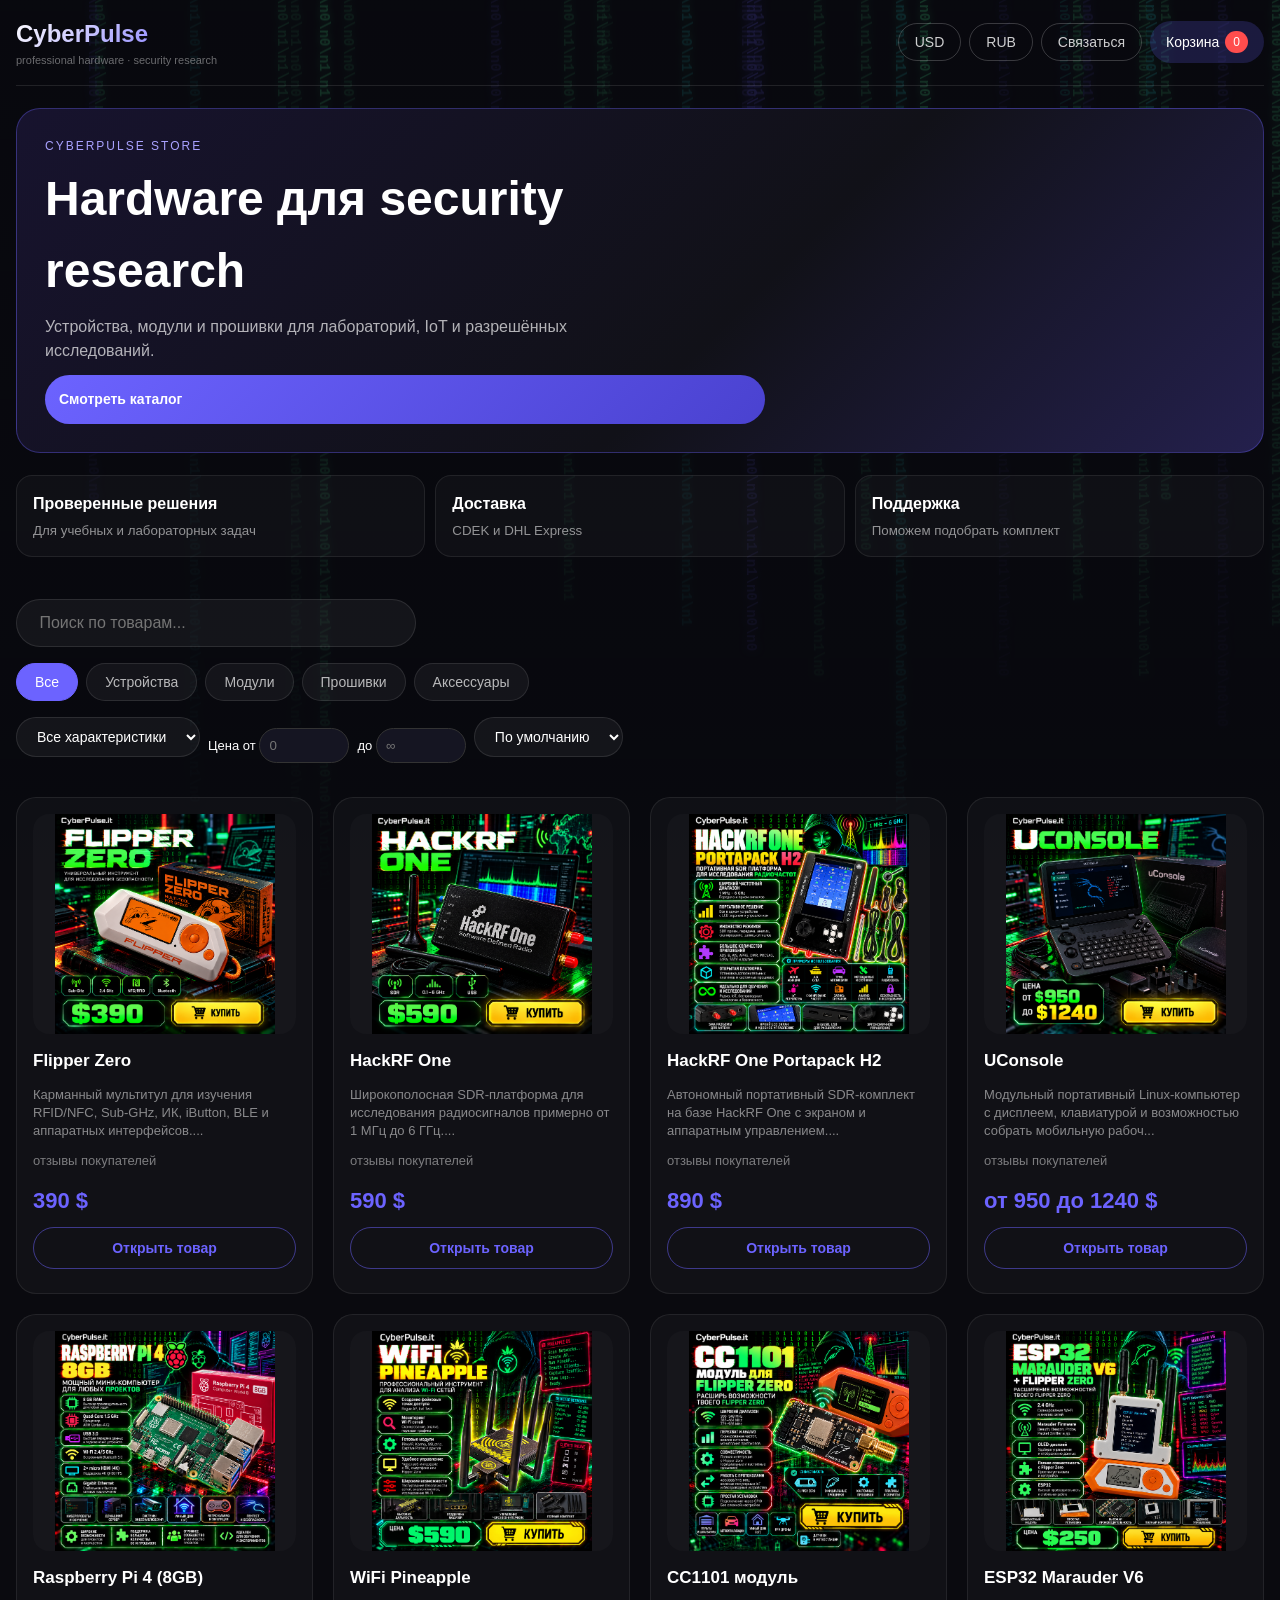
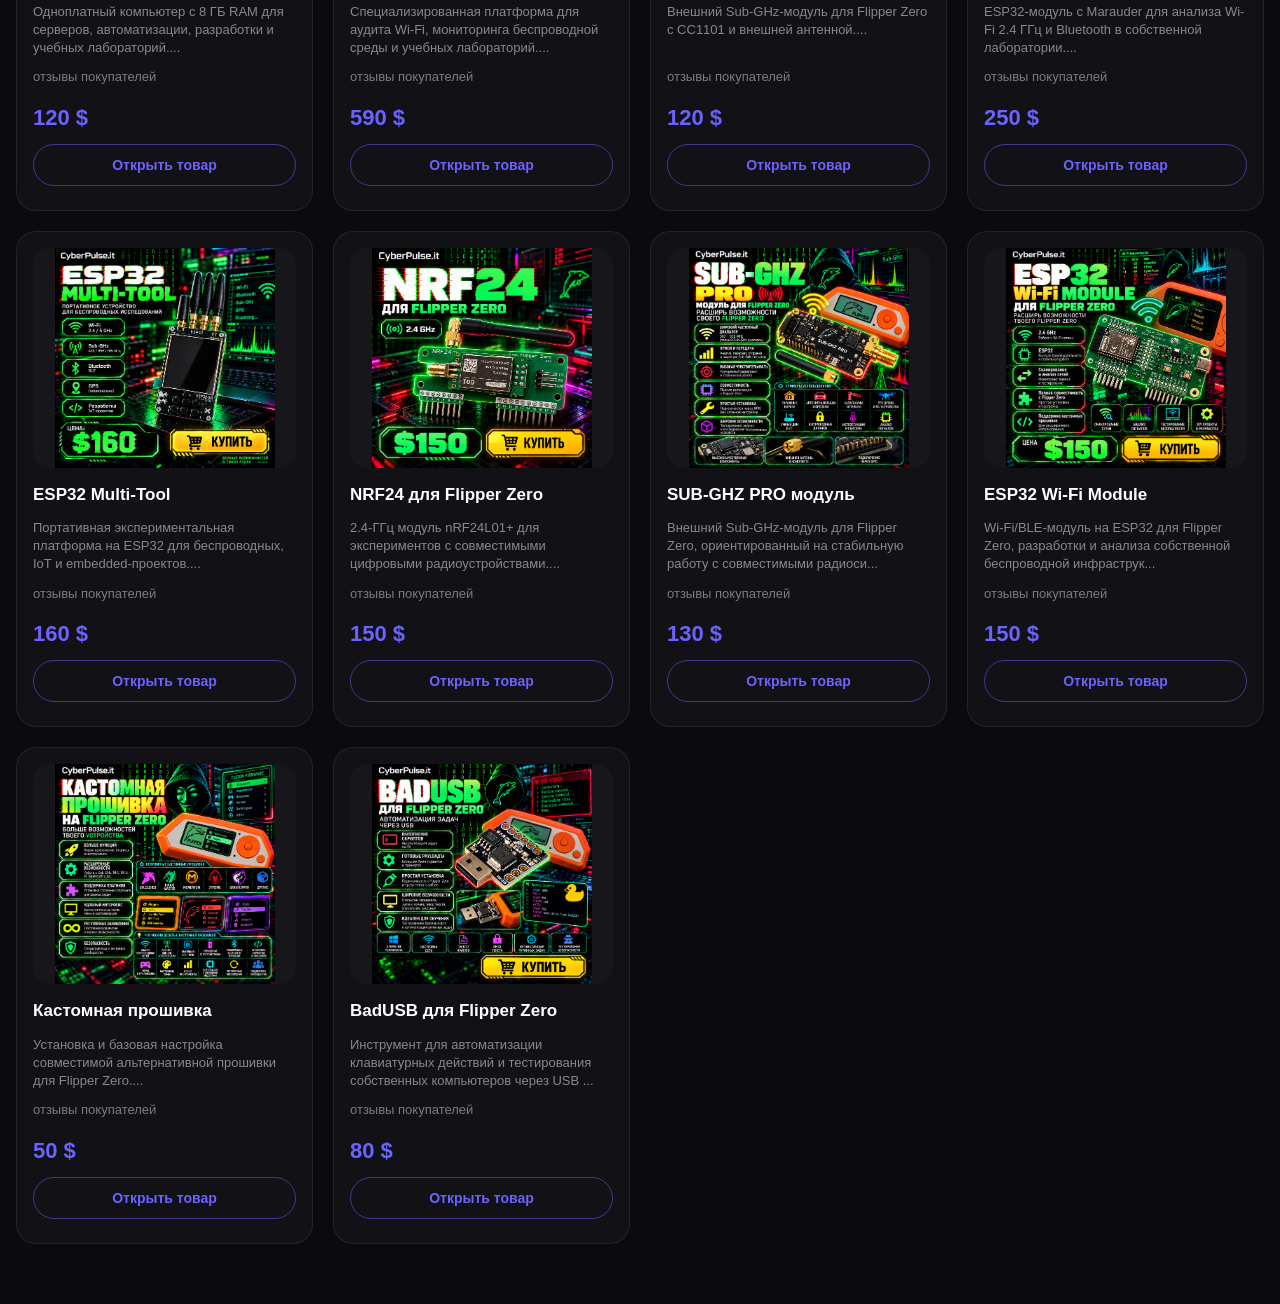
==== index.html @ a0fc58cb "Add animated CyberPulse binary code background" ====
<!DOCTYPE html>
<html lang="ru">
<head> <meta charset="UTF-8"> <meta name="viewport" content="width=device-width, initial-scale=1.0, maximum-scale=1.0, user-scalable=no"> <meta http-equiv="X-Content-Type-Options" content="nosniff"> <title>CyberPulse — устройства для кибербезопасности и лабораторий</title>
<meta name="description" content="CyberPulse — устройства, модули и прошивки для кибербезопасности, радиолабораторий и IoT-проектов."><meta name="keywords" content="Flipper Zero, HackRF, ESP32, SDR, кибербезопасность"><meta property="og:title" content="CyberPulse — hardware для security research"><link rel="icon" href="favicon.svg" type="image/svg+xml"> <style> * { margin: 0; padding: 0; box-sizing: border-box; -webkit-tap-highlight-color: transparent; } html, body { overflow-x: hidden; width: 100%; } body { background: #0A0A0F; font-family: 'Inter', -apple-system, BlinkMacSystemFont, 'Segoe UI', Roboto, sans-serif; color: #FFFFFF; line-height: 1.5; -webkit-text-size-adjust: 100%; } .container { max-width: 1400px; margin: 0 auto; padding: 0 16px; } .header { display: flex; justify-content: space-between; align-items: center; padding: 16px 0; border-bottom: 1px solid rgba(255,255,255,0.1); flex-wrap: wrap; gap: 12px; } .logo h1 { font-size: 24px; background: linear-gradient(135deg, #FFFFFF, #6C63FF); -webkit-background-clip: text; background-clip: text; color: transparent; cursor: pointer; } .logo p { font-size: 11px; color: rgba(255,255,255,0.4); } .nav-buttons { display: flex; gap: 8px; align-items: center; flex-wrap: wrap; } .btn-outline { background: transparent; border: 1px solid rgba(255,255,255,0.2); padding: 10px 16px; border-radius: 40px; color: rgba(255,255,255,0.8); cursor: pointer; transition: all 0.2s; font-size: 14px; } .btn-outline:hover { border-color: #6C63FF; color: #6C63FF; } .btn-outline:active { transform: scale(0.96); } .search-input { width: 100%; max-width: 400px; background: rgba(255,255,255,0.05); border: 1px solid rgba(255,255,255,0.1); padding: 14px 18px; border-radius: 40px; color: white; margin: 20px 0 16px; font-size: 16px; } .search-input:focus { outline: none; border-color: #6C63FF; } .categories { display: flex; gap: 8px; flex-wrap: wrap; margin-bottom: 16px; } .category-btn { background: rgba(255,255,255,0.05); border: 1px solid rgba(255,255,255,0.1); padding: 10px 18px; border-radius: 40px; color: rgba(255,255,255,0.7); cursor: pointer; transition: all 0.2s; font-size: 14px; white-space: nowrap; } .category-btn.active { background: #6C63FF; border-color: #6C63FF; color: white; } .category-btn:active { transform: scale(0.96); } .sort-select { background: rgba(255,255,255,0.05); border: 1px solid rgba(255,255,255,0.1); padding: 10px 16px; border-radius: 40px; color: white; margin-bottom: 16px; cursor: pointer; font-size: 14px; } .catalog { display: grid; grid-template-columns: repeat(auto-fill, minmax(280px, 1fr)); gap: 20px; margin: 24px 0 60px; } .product-card { background: rgba(255,255,255,0.03); border: 1px solid rgba(255,255,255,0.08); border-radius: 20px; padding: 16px; transition: all 0.3s; display: flex; flex-direction: column; } .product-img { width: 100%; aspect-ratio: 4 / 3; min-height: 220px; background: rgba(255,255,255,0.02); border-radius: 16px; display: flex; align-items: center; justify-content: center; overflow: hidden; margin-bottom: 14px; cursor: pointer; padding: 0; } .product-img img { width: 100%; height: 100%; object-fit: contain; object-position: center; border-radius: 16px; display: block; transition: transform .25s ease; } .product-img:hover img { transform: scale(1.03); } .product-img .fallback { font-size: 64px; } .product-title { font-size: 17px; font-weight: 600; margin-bottom: 6px; cursor: pointer; } .product-desc { font-size: 13px; color: rgba(255,255,255,0.5); margin: 6px 0; line-height: 1.4; flex-grow: 1; } .product-price { font-size: 22px; font-weight: 700; color: #6C63FF; margin: 10px 0; } .old-price { font-size: 13px; color: rgba(255,255,255,0.4); text-decoration: line-through; margin-left: 6px; } .sale-badge { background: #FF4D4D; border-radius: 20px; padding: 2px 8px; font-size: 11px; margin-left: 6px; } .btn-details { width: 100%; background: transparent; border: 1px solid rgba(108,99,255,0.5); padding: 12px; border-radius: 40px; color: #6C63FF; font-weight: 600; cursor: pointer; transition: all 0.2s; margin-bottom: 8px; font-size: 14px; } .btn-cart { width: 100%; background: linear-gradient(135deg, #6C63FF, #4A42D0); border: none; padding: 14px; border-radius: 40px; color: white; font-weight: 600; cursor: pointer; transition: all 0.2s; font-size: 14px; } .cart-icon { position: relative; cursor: pointer; display: flex; align-items: center; gap: 6px; background: rgba(108, 99, 255, 0.2); padding: 10px 16px; border-radius: 40px; font-size: 14px; } .cart-count { background: #FF4D4D; border-radius: 20px; padding: 2px 8px; font-size: 12px; } .cart-modal { display: none; position: fixed; top: 50%; left: 50%; transform: translate(-50%, -50%); width: 550px; max-width: 94vw; max-height: 85vh; background: #111118; border: 1px solid rgba(255,255,255,0.1); border-radius: 24px; z-index: 1001; overflow: hidden; } .cart-modal.show { display: flex; flex-direction: column; animation: fadeIn 0.2s ease; } @keyframes fadeIn { from { opacity: 0; transform: translate(-50%, -50%) scale(0.95); } to { opacity: 1; transform: translate(-50%, -50%) scale(1); } } .cart-header { display: flex; justify-content: space-between; align-items: center; padding: 18px; border-bottom: 1px solid rgba(255,255,255,0.1); } .cart-items { flex: 1; overflow-y: auto; padding: 14px; } .cart-item { display: flex; align-items: center; gap: 10px; padding: 12px 8px; border-bottom: 1px solid rgba(255,255,255,0.05); flex-wrap: wrap; } .cart-item-img { font-size: 28px; width: 40px; text-align: center; flex-shrink: 0; } .cart-item-info { flex: 1; min-width: 100px; } .cart-item-name { font-weight: 600; font-size: 13px; } .cart-item-price { font-size: 11px; color: #6C63FF; } .cart-item-controls { display: flex; align-items: center; gap: 6px; } .cart-qty-btn { background: rgba(255,255,255,0.1); border: none; width: 30px; height: 30px; border-radius: 8px; cursor: pointer; color: white; font-size: 16px; } .cart-footer { padding: 18px; border-top: 1px solid rgba(255,255,255,0.1); } .cart-total { display: flex; justify-content: space-between; font-size: 18px; font-weight: 700; margin-bottom: 14px; } .btn-checkout { width: 100%; background: linear-gradient(135deg, #6C63FF, #4A42D0); border: none; padding: 16px; border-radius: 40px; color: white; font-weight: 600; cursor: pointer; font-size: 16px; } .close-cart { background: none; border: none; color: rgba(255,255,255,0.6); font-size: 26px; cursor: pointer; padding: 4px 12px; } .overlay { display: none; position: fixed; top: 0; left: 0; width: 100%; height: 100%; background: rgba(0,0,0,0.7); backdrop-filter: blur(4px); z-index: 1000; } .overlay.show { display: block; } .toast { position: fixed; bottom: 20px; right: 16px; left: 16px; max-width: 400px; margin-left: auto; background: #111118; border-left: 4px solid #6C63FF; padding: 14px 18px; border-radius: 12px; z-index: 1100; animation: slideIn 0.3s ease; font-size: 14px; } .contact-modal { display: none; position: fixed; top: 50%; left: 50%; transform: translate(-50%, -50%); width: 380px; max-width: 94vw; background: #111118; border: 1px solid rgba(255,255,255,0.1); border-radius: 24px; padding: 28px 20px; z-index: 2000; text-align: center; } .contact-modal.show { display: block; animation: fadeIn 0.2s ease; } .contact-link { display: inline-block; background: linear-gradient(135deg, #6C63FF, #4A42D0); padding: 14px 28px; border-radius: 40px; color: white; text-decoration: none; margin: 8px 0; font-size: 16px; } .close-contact { background: rgba(255,255,255,0.1); border: none; padding: 12px 24px; border-radius: 40px; color: white; cursor: pointer; margin-top: 16px; font-size: 14px; } @keyframes slideIn { from { opacity: 0; transform: translateX(20px); } to { opacity: 1; transform: translateX(0); } } @media (max-width: 768px) { .container { padding: 0 12px; } .logo h1 { font-size: 20px; } .logo p { font-size: 10px; } .nav-buttons { gap: 6px; width: 100%; } .btn-outline { padding: 10px 14px; font-size: 13px; flex: 1; text-align: center; } .cart-icon { padding: 10px 14px; font-size: 13px; } .search-input { font-size: 15px; padding: 12px 16px; } .category-btn { padding: 8px 16px; font-size: 13px; } .catalog { grid-template-columns: 1fr; gap: 14px; } .product-card { padding: 14px; border-radius: 16px; } .product-img { aspect-ratio: 1 / 1; min-height: 0; } .product-price { font-size: 20px; } .cart-modal { width: 96vw; } } input[type=number]::-webkit-inner-spin-button,input[type=number]::-webkit-outer-spin-button{-webkit-appearance:none;margin:0}input[type=number]{-moz-appearance:textfield}</style>
<style id="cyberpulse-binary-style">.binary-rain{position:fixed;inset:0;z-index:-1;overflow:hidden;pointer-events:none;opacity:.22;background:#070910}.binary-column{position:absolute;top:-35vh;color:#4dff9b;font:600 14px/1.45 ui-monospace,SFMono-Regular,Consolas,monospace;white-space:pre;writing-mode:vertical-rl;text-shadow:0 0 8px rgba(77,255,155,.75);animation:binaryFall linear infinite;will-change:transform}.binary-column:nth-child(3n){color:#6c63ff;text-shadow:0 0 8px rgba(108,99,255,.7)}.binary-column:nth-child(5n){color:#25d9d0}.binary-rain:after{content:"";position:absolute;inset:0;background:linear-gradient(180deg,rgba(7,9,16,.1),rgba(7,9,16,.72) 80%,#0a0a0f)}@keyframes binaryFall{from{transform:translateY(-20vh)}to{transform:translateY(145vh)}}@media(prefers-reduced-motion:reduce){.binary-column{animation:none;top:10vh;opacity:.08}}@media(max-width:600px){.binary-column{font-size:10px;opacity:.55}}</style></head>
<body>
<div class="overlay" id="overlay"></div>
<div class="container"> <div class="header"> <div class="logo" onclick="location.reload()"> <h1>CyberPulse</h1> <p>professional hardware · security research</p> </div> <div class="nav-buttons"> <button class="btn-outline" id="usdBtn">USD</button> <button class="btn-outline" id="rubBtn">RUB</button> <button class="btn-outline" id="contactBtn">Связаться</button> <div class="cart-icon" id="cartIcon">Корзина <span class="cart-count" id="cartCount">0</span></div> </div> </div> <section class="hero-banner" style="margin:22px 0;padding:28px;border-radius:24px;background:linear-gradient(135deg,#17132e,#111118 58%,#24204d);border:1px solid rgba(108,99,255,.35)"><div style="max-width:720px"><div style="color:#a9a2ff;font-size:12px;letter-spacing:2px;text-transform:uppercase">CyberPulse Store</div><h2 style="font-size:clamp(28px,5vw,48px);margin:8px 0">Hardware для security research</h2><p style="color:rgba(255,255,255,.68);max-width:620px">Устройства, модули и прошивки для лабораторий, IoT и разрешённых исследований.</p><a href="#catalog" class="btn-cart" style="display:inline-block;text-decoration:none;margin-top:12px">Смотреть каталог</a></div></section><section class="benefits" style="display:grid;grid-template-columns:repeat(auto-fit,minmax(180px,1fr));gap:10px;margin:16px 0 22px"><div class="benefit" style="padding:16px;border:1px solid rgba(255,255,255,.08);border-radius:16px;background:rgba(255,255,255,.03)"> <b>Проверенные решения</b><small style="display:block;color:rgba(255,255,255,.55);margin-top:5px">Для учебных и лабораторных задач</small></div><div class="benefit" style="padding:16px;border:1px solid rgba(255,255,255,.08);border-radius:16px;background:rgba(255,255,255,.03)"> <b>Доставка</b><small style="display:block;color:rgba(255,255,255,.55);margin-top:5px">CDEK и DHL Express</small></div><div class="benefit" style="padding:16px;border:1px solid rgba(255,255,255,.08);border-radius:16px;background:rgba(255,255,255,.03)"> <b>Поддержка</b><small style="display:block;color:rgba(255,255,255,.55);margin-top:5px">Поможем подобрать комплект</small></div></section><input type="text" id="searchInput" class="search-input" placeholder=" Поиск по товарам..."> <div class="categories" id="categories"></div> <div class="filters" style="display:flex;gap:8px;flex-wrap:wrap;align-items:center;margin-bottom:16px"><select id="specFilter" class="sort-select"><option value="">Все характеристики</option><option value="Wi-Fi">Wi-Fi</option><option value="Bluetooth">Bluetooth</option><option value="Sub-GHz">Sub-GHz</option><option value="USB">USB</option><option value="SDR">SDR</option><option value="Linux">Linux</option></select><label style="font-size:13px">Цена от <input id="minPrice" type="number" min="0" placeholder="0" style="width:90px;padding:9px;border-radius:20px;background:#151522;color:#fff;border:1px solid #333"></label><label style="font-size:13px">до <input id="maxPrice" type="number" min="0" placeholder="∞" style="width:90px;padding:9px;border-radius:20px;background:#151522;color:#fff;border:1px solid #333"></label><select id="sortSelect" class="sort-select"> <option value="default">По умолчанию</option> <option value="price_asc">Цена ↑</option> <option value="price_desc">Цена ↓</option> </select></div> <div id="catalog" class="catalog"></div>
</div> <div class="cart-modal" id="cartModal"> <div class="cart-header"> <span style="font-weight:600;"> Корзина</span> <button class="close-cart" id="closeCartBtn"></button> </div> <div id="cartItemsList" class="cart-items"> <div style="text-align:center; padding:40px;">Корзина пуста</div> </div> <div class="cart-footer" id="cartFooter" style="display:none;"> <div class="cart-total"> <span>Итого:</span> <span id="cartTotal">0 $</span> </div> <button class="btn-checkout" id="checkoutBtn">Оформить заказ</button> </div>
</div> <div class="contact-modal" id="contactModal"> <h3> Свяжитесь с нами</h3> <p>По всем вопросам обращайтесь к нашему менеджеру:</p> <a href="https://t.me/TENOR870" target="_blank" rel="noopener noreferrer" class="contact-link">@TENOR870</a> <button class="close-contact" onclick="closeContactModal()">Закрыть</button>
</div> <script> const ALL_PRODUCTS = [ { id: 1, name: "Flipper Zero", price_usd: 390, price_usd_max: null, salePrice: null, salePriceMax: null, category: "devices", img: "flipper-zero.png", desc: "Карманный мультитул для изучения RFID/NFC, Sub-GHz, ИК, iButton, BLE и аппаратных интерфейсов.", fullDesc: "Flipper Zero — компактная платформа для разработчиков, энтузиастов электроники и специалистов по информационной безопасности. Устройство объединяет работу с NFC/RFID, Sub-GHz, инфракрасными сигналами, iButton, Bluetooth LE и GPIO. Подходит для лабораторных экспериментов, автоматизации, изучения протоколов и тестирования собственных устройств и систем в рамках разрешённого доступа. Возможности можно расширять внешними модулями через GPIO.", specs: ["Sub-GHz: встроенный CC1101, поддержка нескольких региональных диапазонов", "NFC: 13.56 МГц", "125 кГц RFID", "Инфракрасный передатчик/приёмник", "iButton / 1-Wire", "Bluetooth LE и USB", "GPIO для подключения внешних модулей", "microSD для хранения данных"] }, { id: 2, name: "HackRF One", price_usd: 590, price_usd_max: null, salePrice: null, salePriceMax: null, category: "devices", img: "hackrf-one.png", desc: "Широкополосная SDR-платформа для исследования радиосигналов примерно от 1 МГц до 6 ГГц.", fullDesc: "HackRF One — программно-определяемая радиосистема (SDR) для изучения радиочастотного спектра. Она позволяет принимать или передавать радиосигналы в широком диапазоне частот и используется вместе с SDR-программами для анализа спектра, разработки и тестирования радиосистем. Хороший выбор для радиолюбителей, разработчиков и специалистов, которым нужен более глубокий контроль над RF-средой. Передачу следует выполнять только на разрешённых частотах и в соответствии с местным законодательством.", specs: ["Диапазон: примерно 1 МГц – 6 ГГц", "Полудуплексный приём или передача", "До 20 млн комплексных отсчётов/с", "8-bit ADC / DAC", "USB 2.0 High Speed", "SMA-разъём для внешней антенны", "Совместимость с популярным SDR-ПО"] }, { id: 3, name: "HackRF One Portapack H2", price_usd: 890, price_usd_max: null, salePrice: null, salePriceMax: null, category: "devices", img: "hackrf-portapack.png", desc: "Автономный портативный SDR-комплект на базе HackRF One с экраном и аппаратным управлением.", fullDesc: "HackRF One + PortaPack H2 превращает SDR-платформу в портативный комплекс, способный выполнять многие задачи без постоянного подключения к компьютеру. Экран, органы управления и поддержка microSD делают комплект удобным для наблюдения за спектром, радиолюбительских экспериментов и полевых исследований. Подходит пользователям, которым важна мобильность HackRF и быстрый доступ к SDR-инструментам.", specs: ["SDR-основа HackRF One", "Диапазон примерно 1 МГц – 6 ГГц", "Цветной LCD-дисплей", "Аппаратные органы управления", "microSD для файлов и настроек", "SMA для внешней антенны", "USB для подключения и питания"] }, { id: 4, name: "UConsole", price_usd: 950, price_usd_max: 1240, salePrice: null, salePriceMax: null, category: "devices", img: "uconsole.png", desc: "Модульный портативный Linux-компьютер с дисплеем, клавиатурой и возможностью собрать мобильную рабочую станцию.", fullDesc: "uConsole — компактный модульный компьютер формата handheld для Linux, терминала, программирования, сетевой диагностики и работы с совместимым внешним оборудованием. В зависимости от комплектации аппаратная платформа, объём памяти и дополнительные модули могут отличаться. Это удобная база для мобильной лаборатории, удалённого администрирования и учебных проектов.", specs: ["Модульная вычислительная платформа", "Встроенный дисплей и клавиатура", "Поддержка Linux-дистрибутивов", "USB и аппаратные интерфейсы", "Wi-Fi / Bluetooth зависят от конфигурации", "Комплектация и характеристики уточняются перед заказом"] }, { id: 5, name: "Raspberry Pi 4 (8GB)", price_usd: 120, price_usd_max: null, salePrice: null, salePriceMax: null, category: "devices", img: "raspberry-pi4.png", desc: "Одноплатный компьютер с 8 ГБ RAM для серверов, автоматизации, разработки и учебных лабораторий.", fullDesc: "Raspberry Pi 4 Model B с 8 ГБ оперативной памяти — универсальный одноплатный компьютер для Linux-проектов. Подходит для домашнего сервера, разработки, программирования, сетевых лабораторий, автоматизации и прототипирования. Большой объём RAM делает версию 8 ГБ удобной для многозадачной работы и более тяжёлых приложений.", specs: ["8 ГБ LPDDR4 RAM", "4-ядерный ARM Cortex-A72", "Gigabit Ethernet", "Двухдиапазонный Wi-Fi", "Bluetooth", "2 × USB 3.0 + 2 × USB 2.0", "2 × micro-HDMI", "40-pin GPIO"] }, { id: 6, name: "WiFi Pineapple", price_usd: 590, price_usd_max: null, salePrice: null, salePriceMax: null, category: "devices", img: "wifi-pineapple.png", desc: "Специализированная платформа для аудита Wi-Fi, мониторинга беспроводной среды и учебных лабораторий.", fullDesc: "WiFi Pineapple — специализированная платформа для авторизованного тестирования беспроводных сетей. Она помогает специалистам исследовать Wi-Fi-среду, проводить инвентаризацию точек доступа, наблюдать за беспроводными событиями и воспроизводить лабораторные сценарии оценки защищённости. Управление выполняется через удобный веб-интерфейс; использовать устройство следует только в собственных сетях или при наличии разрешения владельца.", specs: ["Платформа для аудита Wi-Fi", "Мониторинг беспроводной среды", "Веб-интерфейс управления", "Экосистема PineAP", "Поддержка модулей и автоматизации", "Предназначен для разрешённого тестирования"] }, { id: 7, name: "CC1101 модуль", price_usd: 120, price_usd_max: null, salePrice: null, salePriceMax: null, category: "modules", img: "cc1101.png", desc: "Внешний Sub-GHz-модуль для Flipper Zero с CC1101 и внешней антенной.", fullDesc: "CC1101 — внешний радиомодуль для Flipper Zero, предназначенный для экспериментов с совместимыми Sub-GHz-сигналами. Внешняя антенна и отдельный трансивер могут быть удобны в лабораторных исследованиях, разработке и диагностике собственных беспроводных устройств. Реальный диапазон частот и дальность зависят от платы, антенны, настроек и региональных ограничений.", specs: ["Трансивер CC1101", "Sub-GHz диапазоны зависят от конфигурации", "Внешняя антенна", "Подключение через GPIO", "Совместимость с Flipper Zero", "Для исследований разрешённых радиосистем"] }, { id: 8, name: "ESP32 Marauder V6", price_usd: 250, price_usd_max: null, salePrice: null, salePriceMax: null, category: "modules", img: "esp32-marauder.png", desc: "ESP32-модуль с Marauder для анализа Wi-Fi 2.4 ГГц и Bluetooth в собственной лаборатории.", fullDesc: "ESP32 Marauder V6 — специализированный модуль на базе ESP32 для исследования беспроводных сетей и Bluetooth. Он подходит для обучения, мониторинга радиоокружения и проведения разрешённых тестов безопасности. Может использоваться как дополнение к Flipper Zero или как отдельная экспериментальная платформа в зависимости от исполнения платы.", specs: ["Платформа ESP32", "Wi-Fi 2.4 ГГц", "Bluetooth / BLE", "Marauder firmware", "Дисплей — в зависимости от версии", "Подключение к Flipper Zero — в совместимых конфигурациях"] }, { id: 9, name: "ESP32 Multi-Tool", price_usd: 160, price_usd_max: null, salePrice: null, salePriceMax: null, category: "devices", img: "esp32-multitool.png", desc: "Портативная экспериментальная платформа на ESP32 для беспроводных, IoT и embedded-проектов.", fullDesc: "ESP32 Multi-Tool — компактное устройство для разработки и учебных экспериментов с беспроводными технологиями и микроконтроллерами. Подходит для прототипирования, диагностики IoT-устройств, изучения Wi-Fi/BLE и запуска совместимых инструментов. Точный набор радиомодулей и поддерживаемых диапазонов зависит от конкретной аппаратной ревизии устройства.", specs: ["Платформа семейства ESP32", "Wi-Fi 2.4 ГГц", "Bluetooth / BLE", "Портативный формат", "Возможность расширения — зависит от ревизии", "Для разработки и авторизованных исследований"] }, { id: 10, name: "NRF24 для Flipper Zero", price_usd: 150, price_usd_max: null, salePrice: null, salePriceMax: null, category: "modules", img: "nrf24.png", desc: "2.4-ГГц модуль nRF24L01+ для экспериментов с совместимыми цифровыми радиоустройствами.", fullDesc: "NRF24 для Flipper Zero — внешний модуль на базе nRF24L01+, который добавляет аппаратную платформу для работы с совместимыми 2.4-ГГц радиопротоколами. Подходит для разработки, исследования собственных IoT-устройств и учебных лабораторий. Возможности зависят от установленного ПО, конкретной платы и используемой антенны.", specs: ["nRF24L01+", "Диапазон 2.4 ГГц", "Подключение через GPIO", "Внешняя антенна — в соответствующей версии", "Совместимость с Flipper Zero", "Для разработки и лабораторных исследований"] }, { id: 11, name: "SUB-GHZ PRO модуль", price_usd: 130, price_usd_max: null, salePrice: null, salePriceMax: null, category: "modules", img: "subghz-pro.png", desc: "Внешний Sub-GHz-модуль для Flipper Zero, ориентированный на стабильную работу с совместимыми радиосистемами.", fullDesc: "SUB-GHZ PRO — внешний радиомодуль для расширения экспериментальных возможностей Flipper Zero в Sub-GHz-диапазоне. Он предназначен для лабораторного анализа, разработки и диагностики совместимых устройств. Характеристики дальности и доступных частот зависят от используемого трансивера, антенны, прошивки и требований законодательства конкретного региона.", specs: ["Sub-GHz радиомодуль", "Приём и передача в поддерживаемых диапазонах", "Внешняя антенна", "GPIO-подключение", "Совместимость с Flipper Zero", "Работа только в разрешённых диапазонах"] }, { id: 12, name: "ESP32 Wi-Fi Module", price_usd: 150, price_usd_max: null, salePrice: null, salePriceMax: null, category: "modules", img: "esp32-wifi.png", desc: "Wi-Fi/BLE-модуль на ESP32 для Flipper Zero, разработки и анализа собственной беспроводной инфраструктуры.", fullDesc: "ESP32 Wi-Fi Module добавляет Flipper Zero отдельную ESP32-платформу для Wi-Fi/BLE-проектов. Модуль подходит для программирования, мониторинга беспроводной среды, тестовых стендов и экспериментов с совместимыми прошивками. Это практичное расширение для пользователей, которым нужны возможности ESP32 рядом с Flipper Zero.", specs: ["ESP32", "Wi-Fi 2.4 ГГц", "Bluetooth / BLE — зависит от чипа и прошивки", "GPIO-подключение", "Поддержка совместимых ESP32-прошивок", "Для разработки и разрешённого тестирования"] }, { id: 13, name: "Кастомная прошивка", price_usd: 50, price_usd_max: null, salePrice: null, salePriceMax: null, category: "firmware", img: "custom-firmware.png", desc: "Установка и базовая настройка совместимой альтернативной прошивки для Flipper Zero.", fullDesc: "Услуга установки кастомной прошивки для Flipper Zero включает подготовку устройства, установку выбранной совместимой сборки и базовую проверку работоспособности. Конкретная прошивка подбирается по задачам пользователя и текущей совместимости. Сторонние прошивки являются независимыми проектами и могут отличаться по функциям, стабильности и частоте обновлений.", specs: ["Установка совместимой прошивки", "Базовая настройка", "Проверка запуска устройства", "Выбор сборки по совместимости", "Сохранение официальной возможности перепрошивки", "Стороннее ПО не является продуктом Flipper Devices"] }, { id: 14, name: "BadUSB для Flipper Zero", price_usd: 80, price_usd_max: null, salePrice: null, salePriceMax: null, category: "accessories", img: "badusb.png", desc: "Инструмент для автоматизации клавиатурных действий и тестирования собственных компьютеров через USB HID.", fullDesc: "BadUSB используется для автоматизации последовательностей клавиатурного ввода через стандартный USB HID-интерфейс. Он подходит для собственных тестовых стендов, демонстрации рисков доверия к USB-устройствам, автоматизации повторяющихся действий и обучения основам физической безопасности рабочих станций. Запускать сценарии следует только на своих устройствах или с явного разрешения владельца.", specs: ["USB HID", "Автоматизация последовательностей ввода", "Поддержка сценариев", "Учебные демонстрации безопасности", "Тестирование собственных устройств", "Использование только с разрешением владельца"] } ]; let products = []; let currentCategory = "all"; let searchQuery = ""; let currentCurrency = 'USD'; let rubRate = 92; let sortType = "default"; let cart = []; try { const parsed = JSON.parse(localStorage.getItem('cart') || '[]'); cart = Array.isArray(parsed) ? parsed : []; } catch (_) { cart = []; } const categories = [ { id: "all", name: " Все" }, { id: "devices", name: " Устройства" }, { id: "modules", name: " Модули" }, { id: "firmware", name: " Прошивки" }, { id: "accessories", name: " Аксессуары" } ]; function loadProductsFromStorage() { products = JSON.parse(JSON.stringify(ALL_PRODUCTS)); try { const custom = JSON.parse(localStorage.getItem("adminProducts") || "[]"); if (Array.isArray(custom)) products = products.concat(custom); } catch (_) {} console.log(' Загружено товаров:', products.length); renderCategories(); renderCatalog(); } function escapeHtml(text) { if (!text) return ''; const div = document.createElement('div'); div.textContent = text; return div.innerHTML; } const catalogDiv = document.getElementById('catalog'); const categoriesDiv = document.getElementById('categories'); const searchInput = document.getElementById('searchInput'); const cartCountSpan = document.getElementById('cartCount'); const cartIcon = document.getElementById('cartIcon'); const cartModal = document.getElementById('cartModal'); const overlay = document.getElementById('overlay'); const closeCartBtn = document.getElementById('closeCartBtn'); const contactBtn = document.getElementById('contactBtn'); const contactModal = document.getElementById('contactModal'); function updateCartCount() { const count = cart.reduce((sum, item) => sum + item.quantity, 0); cartCountSpan.innerText = count; localStorage.setItem('cart', JSON.stringify(cart)); } window.addToCart = function(id) { const existing = cart.find(item => item.id === id); if(existing) existing.quantity++; else cart.push({ id: id, quantity: 1 }); updateCartCount(); renderCatalog(); renderCartModal(); showToast(" Добавлено", "#4ADE80"); }; window.openProduct = function(id) { const product = products.find(p => p.id === id); if(product) { const key = 'cyberpulse-clicks'; const clicks = JSON.parse(localStorage.getItem(key) || '{}'); clicks[id] = Number(clicks[id] || 0) + 1; localStorage.setItem(key, JSON.stringify(clicks)); try { localStorage.setItem('currentProduct', JSON.stringify(product)); localStorage.setItem('checkoutProducts', JSON.stringify(products.map(item => { const copy = { ...item }; delete copy.img; return copy; }))); } catch (_) { localStorage.removeItem('checkoutProducts'); localStorage.setItem('currentProduct', JSON.stringify({ ...product, img: '' })); } window.location.href = 'product.html'; } }; window.removeFromCart = function(id) { cart = cart.filter(item => item.id !== id); updateCartCount(); renderCartModal(); renderCatalog(); showToast(" Удалено", "#F87171"); }; window.changeQuantity = function(id, delta) { const item = cart.find(i => i.id === id); if(item) { item.quantity += delta; if(item.quantity <= 0) cart = cart.filter(i => i.id !== id); updateCartCount(); renderCartModal(); renderCatalog(); } }; async function fetchRubRate() { try { const res = await fetch('https://api.exchangerate-api.com/v4/latest/USD'); const data = await res.json(); rubRate = data.rates.RUB || 92; } catch(e) { rubRate = 92; } renderCatalog(); } function getPrice(product) { const baseMin = product.salePrice ? product.salePrice : product.price_usd; const baseMax = product.salePriceMax ? product.salePriceMax : (product.price_usd_max || null); if(currentCurrency === 'USD') { return { val: baseMin, valMax: baseMax, sym: '$', oldVal: (product.salePrice || product.salePriceMax) ? product.price_usd : null, oldValMax: (product.salePrice || product.salePriceMax) ? (product.price_usd_max || null) : null }; } return { val: Math.round(baseMin * rubRate), valMax: baseMax ? Math.round(baseMax * rubRate) : null, sym: '₽', oldVal: (product.salePrice || product.salePriceMax) ? Math.round(product.price_usd * rubRate) : null, oldValMax: (product.salePrice || product.salePriceMax) && product.price_usd_max ? Math.round(product.price_usd_max * rubRate) : null }; } function formatPrice(price) { if (price.valMax) return `от ${price.val} до ${price.valMax} ${price.sym}`; return `${price.val} ${price.sym}`; } function formatOldPrice(price) { if (!price.oldVal) return ''; if (price.oldValMax) return `от ${price.oldVal} до ${price.oldValMax} ${price.sym}`; return `${price.oldVal} ${price.sym}`; } function getTotalUSD() { return cart.reduce((sum, item) => { const product = products.find(p => p.id === item.id); const price = product ? (product.salePrice || product.price_usd) : 0; return sum + (price * item.quantity); }, 0); } function getFilteredProducts() { let filtered = products; if(currentCategory !== 'all') filtered = filtered.filter(p => p.category === currentCategory); if(searchQuery) { const q = searchQuery.toLowerCase(); filtered = filtered.filter(p => p.name.toLowerCase().includes(q) || (p.desc || '').toLowerCase().includes(q)); } const spec = document.getElementById('specFilter')?.value || ''; if (spec) filtered = filtered.filter(p => (p.specs || []).some(s => s.toLowerCase().includes(spec.toLowerCase())) || (p.desc || '').toLowerCase().includes(spec.toLowerCase())); const minRaw = document.getElementById('minPrice')?.value?.trim() || ''; const maxRaw = document.getElementById('maxPrice')?.value?.trim() || ''; const min = minRaw === '' ? 0 : Number(minRaw); const max = maxRaw === '' ? Infinity : Number(maxRaw); filtered = filtered.filter(p => { const price = Number(p.salePrice || p.price_usd || 0); return price >= min && price <= max; }); if(sortType === 'price_asc') filtered.sort((a,b) => (a.salePrice || a.price_usd) - (b.salePrice || b.price_usd)); if(sortType === 'price_desc') filtered.sort((a,b) => (b.salePrice || b.price_usd) - (a.salePrice || a.price_usd)); return filtered; } function renderCatalog() { if(!products || products.length === 0) { catalogDiv.innerHTML = '<div style="text-align:center; padding:60px;"> Загрузка...</div>'; return; } const filtered = getFilteredProducts(); if(filtered.length === 0) { catalogDiv.innerHTML = '<div style="text-align:center; padding:60px;"> Ничего не найдено</div>'; return; } catalogDiv.innerHTML = filtered.map(p => { const price = getPrice(p); const inCart = cart.find(i => i.id === p.id); const hasSale = (p.salePrice && p.salePrice < p.price_usd) || (p.salePriceMax && p.salePriceMax < p.price_usd_max); const oldPriceText = formatOldPrice(price); return ` <div class="product-card"> <div class="product-img" onclick="openProduct(${p.id})"> <img src="${escapeHtml(p.img)}" alt="${escapeHtml(p.name)}" loading="lazy" decoding="async" onerror="this.style.display='none'; this.parentElement.innerHTML='<span class=\\'fallback\\'></span>';"> </div> <div class="product-title" onclick="openProduct(${p.id})">${escapeHtml(p.name)}</div> <div class="product-desc">${escapeHtml((p.desc || '').substring(0, 100))}...</div> <div class="product-rating" style="color:#ffd166;font-size:13px;margin:4px 0"> <span style="color:rgba(255,255,255,.45)">отзывы покупателей</span></div><div class="product-price"> ${formatPrice(price)} ${oldPriceText ? `<span class="old-price">${oldPriceText}</span>` : ''} ${hasSale ? `<span class="sale-badge"></span>` : ''} </div> <button class="btn-details" onclick="openProduct(${p.id})">Открыть товар</button> </div> `; }).join(''); } function renderCartModal() { const container = document.getElementById('cartItemsList'); const footer = document.getElementById('cartFooter'); if(cart.length === 0) { container.innerHTML = '<div style="text-align:center; padding:40px;"> Корзина пуста</div>'; footer.style.display = 'none'; return; } footer.style.display = 'block'; let totalUSD = 0; container.innerHTML = cart.map(item => { const product = products.find(p => p.id === item.id); if(!product) return ''; const price = getPrice(product); totalUSD += (product.salePrice || product.price_usd) * item.quantity; const itemTotal = getPrice({ price_usd: (product.salePrice || product.price_usd), price_usd_max: null }); return ` <div class="cart-item"> <div class="cart-item-img"></div> <div class="cart-item-info"> <div class="cart-item-name">${escapeHtml(product.name)}</div> <div class="cart-item-price">${price.val} ${price.sym}</div> </div> <div class="cart-item-controls"> <button class="cart-qty-btn" onclick="changeQuantity(${item.id}, -1)">−</button> <span style="min-width:24px;text-align:center;font-size:13px;">${item.quantity}</span> <button class="cart-qty-btn" onclick="changeQuantity(${item.id}, 1)">+</button> <button class="cart-qty-btn" onclick="removeFromCart(${item.id})" style="background:#FF4D4D20;"></button> </div> <div style="min-width:60px;text-align:right;color:#6C63FF;font-size:13px;">${itemTotal.val * item.quantity} ${itemTotal.sym}</div> </div> `; }).join(''); const total = getPrice({ price_usd: totalUSD, price_usd_max: null }); document.getElementById('cartTotal').innerHTML = `${total.val} ${total.sym}`; } function openCartModal() { renderCartModal(); cartModal.classList.add('show'); overlay.classList.add('show'); document.body.style.overflow = 'hidden'; } function closeCartModal() { cartModal.classList.remove('show'); overlay.classList.remove('show'); document.body.style.overflow = ''; } function openContactModal() { contactModal.classList.add('show'); overlay.classList.add('show'); } function closeContactModal() { contactModal.classList.remove('show'); overlay.classList.remove('show'); } if (cartIcon) cartIcon.onclick = () => openCartModal(); if (closeCartBtn) closeCartBtn.onclick = () => closeCartModal(); if (overlay) overlay.onclick = () => { closeCartModal(); closeContactModal(); }; if (contactBtn) contactBtn.onclick = () => openContactModal(); window.closeContactModal = closeContactModal; document.getElementById('checkoutBtn').onclick = function() { if (cart.length === 0) { showToast("Корзина пуста", "#F87171"); return; } localStorage.setItem('checkoutCart', JSON.stringify(cart)); localStorage.setItem('checkoutProducts', JSON.stringify(products)); localStorage.setItem('checkoutCurrency', currentCurrency); localStorage.setItem('checkoutTotal', JSON.stringify(getTotalUSD())); window.location.href = 'checkout.html'; }; function renderCategories() { categoriesDiv.innerHTML = categories.map(cat => ` <button class="category-btn ${currentCategory === cat.id ? 'active' : ''}" data-cat="${cat.id}"> ${cat.name} </button> `).join(''); document.querySelectorAll('.category-btn').forEach(btn => { btn.onclick = () => { currentCategory = btn.dataset.cat; renderCategories(); renderCatalog(); }; }); } function showToast(msg, color) { const toast = document.createElement('div'); toast.className = 'toast'; toast.style.borderLeftColor = color; toast.textContent = String(msg); document.body.appendChild(toast); setTimeout(() => toast.remove(), 2500); } if (searchInput) searchInput.oninput = () => { searchQuery = searchInput.value; renderCatalog(); }; document.getElementById('sortSelect').onchange = (e) => { sortType = e.target.value; renderCatalog(); }; ['minPrice','maxPrice'].forEach(id => document.getElementById(id).addEventListener('input', renderCatalog)); document.getElementById('specFilter').addEventListener('change', renderCatalog); document.getElementById('usdBtn').onclick = () => { currentCurrency = 'USD'; renderCatalog(); renderCartModal(); }; document.getElementById('rubBtn').onclick = () => { currentCurrency = 'RUB'; renderCatalog(); renderCartModal(); }; loadProductsFromStorage(); const RU_DESCRIPTIONS={'Flipper Zero':'Компактное многофункциональное устройство для учебных лабораторий и разрешённых исследований. Поддерживает NFC, RFID, Sub-GHz, инфракрасные сигналы, iButton, Bluetooth LE и GPIO.','HackRF One':'Широкополосная SDR-платформа для анализа радиосигналов, радиолюбительских проектов и лабораторных исследований. Передача выполняется только на разрешённых частотах.','WiFi Pineapple':'Платформа для обучения безопасности Wi‑Fi и проверки собственных сетей. Подходит для анализа конфигурации и защитных настроек в своей лаборатории.','ESP32 Marauder':'Учебная платформа на базе ESP32 для диагностики Wi‑Fi и Bluetooth, разработки IoT-проектов и работы с собственным оборудованием.','Raspberry Pi':'Одноплатный компьютер для Linux-лабораторий, серверов, IoT-проектов, автоматизации и программирования.','Custom Firmware':'Настройка программного обеспечения устройства под разрешённые учебные и лабораторные задачи с проверкой совместимости.'}; function ruDesc(name,fallback){const key=Object.keys(RU_DESCRIPTIONS).find(x=>String(name||'').toLowerCase().includes(x.toLowerCase()));return key?RU_DESCRIPTIONS[key]:(String(fallback||'').length>90?fallback:'Подробное описание товара на русском языке: назначение, возможности, совместимость и рекомендации по использованию.');}
 async function syncAdminProducts() { try { const response = await fetch('https://cyberpulse-api-production.up.railway.app/api/products'); if (!response.ok) return; const payload = await response.json(); const remote = Array.isArray(payload) ? payload : (payload.products || payload.data || []); if (!remote.length) return; const remoteProducts = remote.map(p => ({ ...p, id: Number(p.id), price_usd: Number(p.price_usd ?? p.price ?? 0), salePrice: null, salePriceMax: null, img: p.image_url || p.img || '', desc: p.description || p.desc || '', fullDesc: p.description || p.fullDesc || '', specs: Array.isArray(p.specs) ? p.specs : [] })); const localProducts = products.slice(); products = localProducts.map(local => { const server = remoteProducts.find(remoteItem => String(remoteItem.name).toLowerCase() === String(local.name).toLowerCase()); return server ? { ...local, ...server, id: local.id } : local; }); remoteProducts.filter(remoteItem => !products.some(local => String(local.name).toLowerCase() === String(remoteItem.name).toLowerCase())).forEach(remoteItem => products.push(remoteItem)); renderCategories(); renderCatalog();renderCatalog(); } catch (error) { console.warn('Не удалось синхронизировать товары с API', error); } } syncAdminProducts(); fetchRubRate(); updateCartCount();
</script>
<script>(function(){const k="cyberpulse-analytics";const d=JSON.parse(localStorage.getItem(k)||"{}");d.visits=(d.visits||0)+1;d.lastVisit=new Date().toISOString();localStorage.setItem(k,JSON.stringify(d));})();</script><div class="binary-rain" aria-hidden="true"></div><script>(function(){const root=document.querySelector('.binary-rain');if(!root)return;const count=window.innerWidth<600?14:28;for(let i=0;i<count;i++){const el=document.createElement('span');el.className='binary-column';el.textContent=Array.from({length:Math.floor(18+Math.random()*34)},()=>Math.random()>.5?'1':'0').join('\\n');el.style.left=(Math.random()*100)+'%';el.style.animationDuration=(13+Math.random()*19)+'s';el.style.animationDelay=(-Math.random()*22)+'s';el.style.opacity=(.25+Math.random()*.65).toFixed(2);root.appendChild(el)}})();</script></body>
</html>
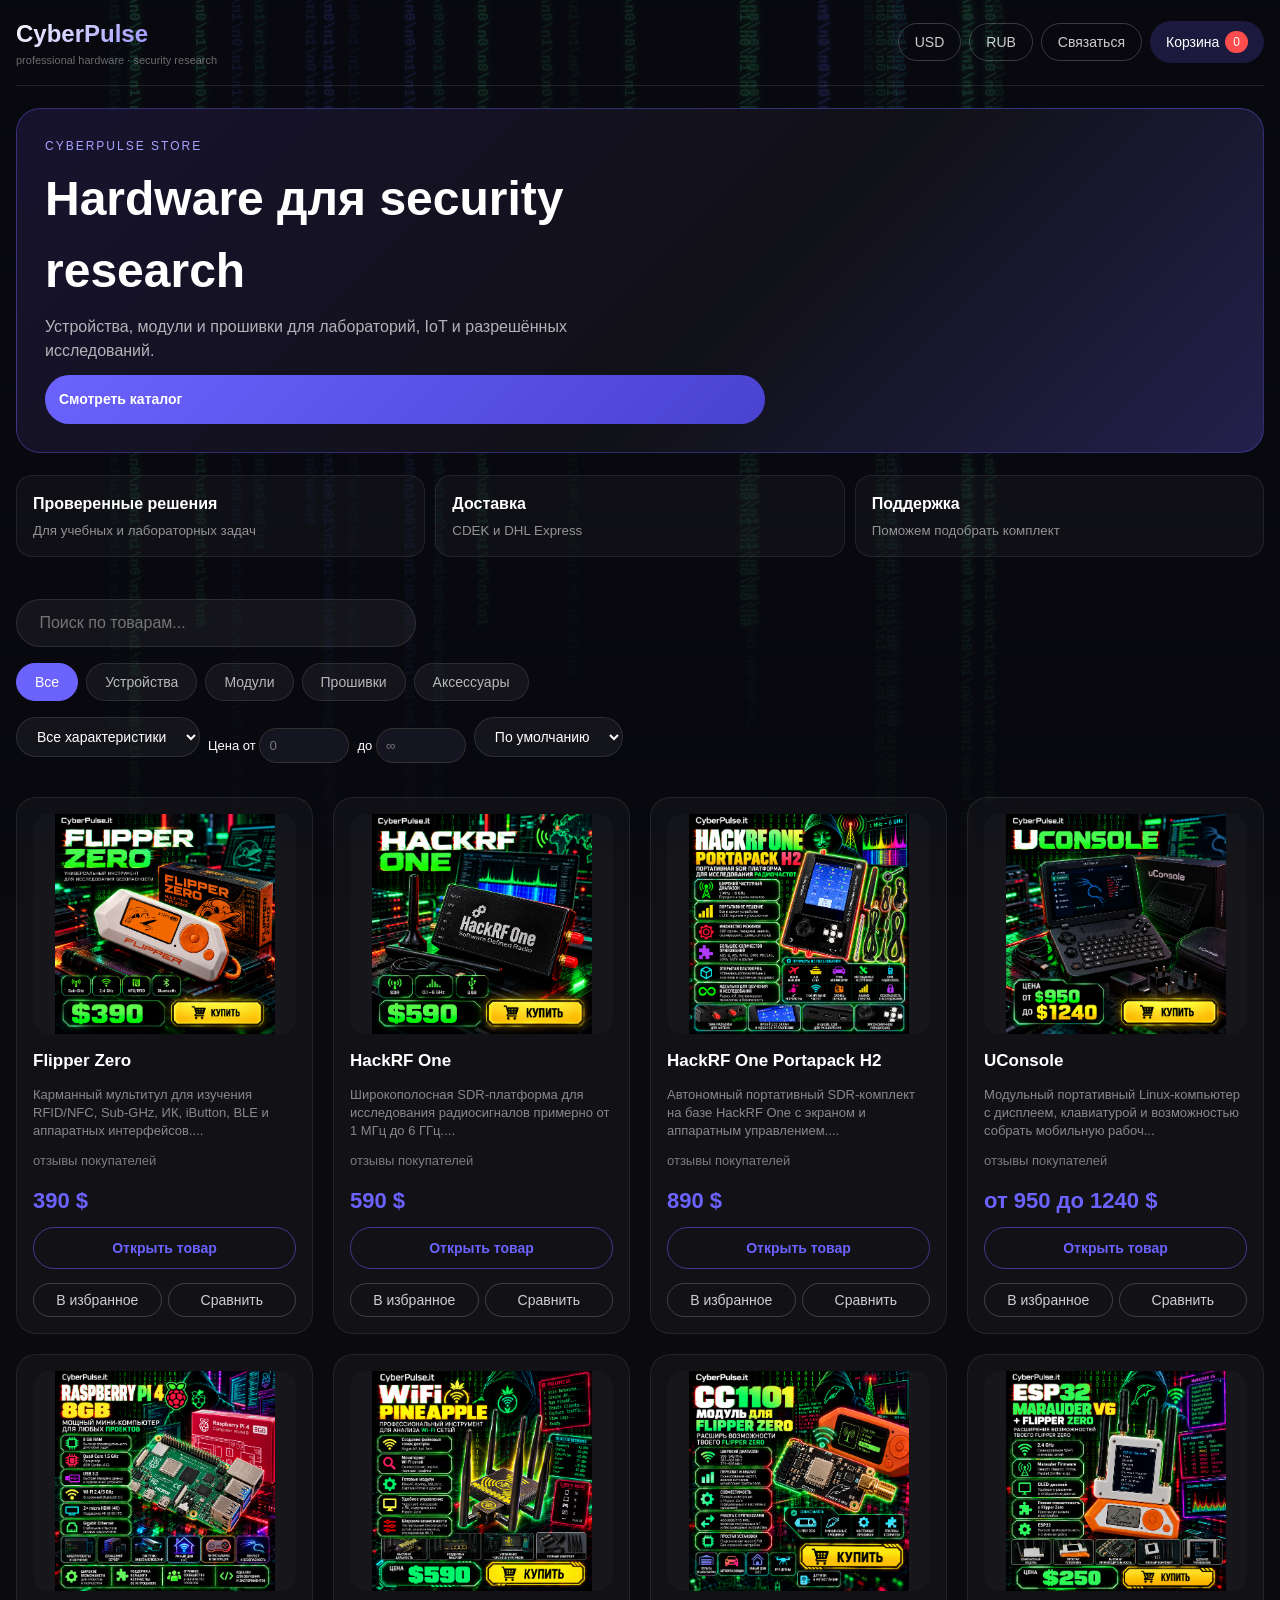
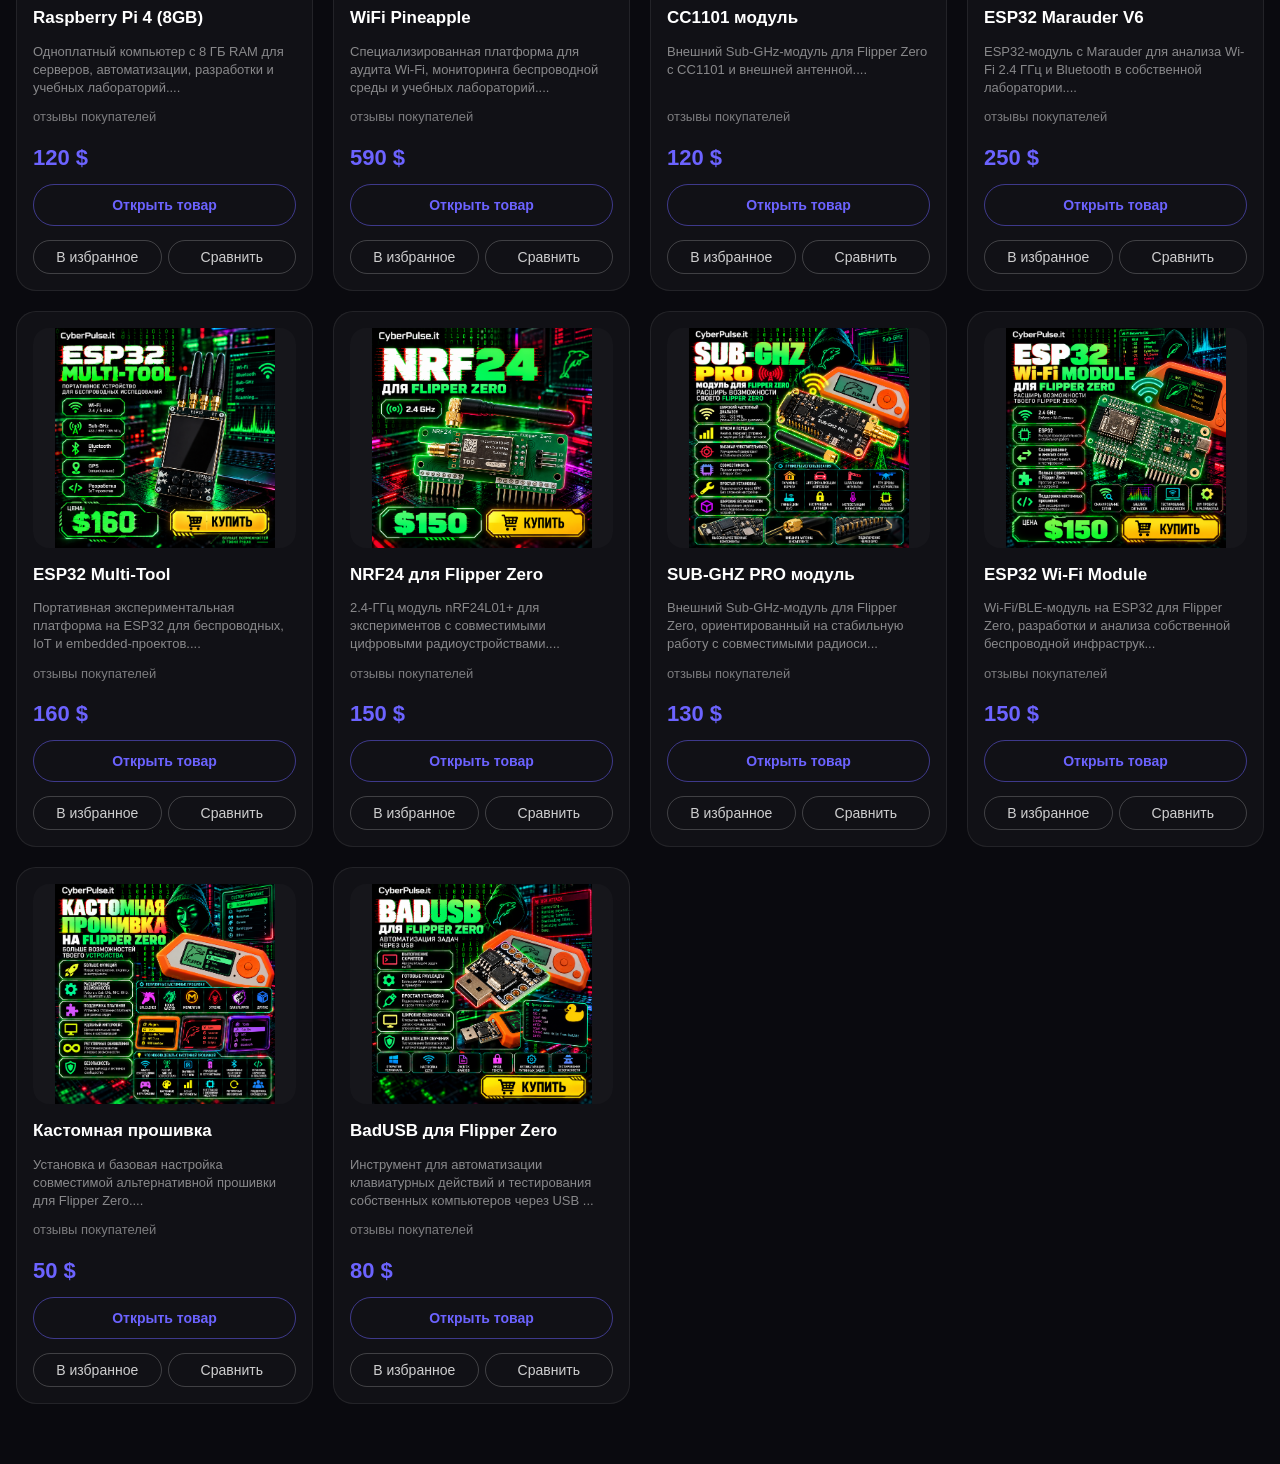
==== commit 619a979b: "Add favorites comparison and analytics events" ====
--- a/index.html
+++ b/index.html
@@ -8,8 +8,12 @@
 <div class="container"> <div class="header"> <div class="logo" onclick="location.reload()"> <h1>CyberPulse</h1> <p>professional hardware · security research</p> </div> <div class="nav-buttons"> <button class="btn-outline" id="usdBtn">USD</button> <button class="btn-outline" id="rubBtn">RUB</button> <button class="btn-outline" id="contactBtn">Связаться</button> <div class="cart-icon" id="cartIcon">Корзина <span class="cart-count" id="cartCount">0</span></div> </div> </div> <section class="hero-banner" style="margin:22px 0;padding:28px;border-radius:24px;background:linear-gradient(135deg,#17132e,#111118 58%,#24204d);border:1px solid rgba(108,99,255,.35)"><div style="max-width:720px"><div style="color:#a9a2ff;font-size:12px;letter-spacing:2px;text-transform:uppercase">CyberPulse Store</div><h2 style="font-size:clamp(28px,5vw,48px);margin:8px 0">Hardware для security research</h2><p style="color:rgba(255,255,255,.68);max-width:620px">Устройства, модули и прошивки для лабораторий, IoT и разрешённых исследований.</p><a href="#catalog" class="btn-cart" style="display:inline-block;text-decoration:none;margin-top:12px">Смотреть каталог</a></div></section><section class="benefits" style="display:grid;grid-template-columns:repeat(auto-fit,minmax(180px,1fr));gap:10px;margin:16px 0 22px"><div class="benefit" style="padding:16px;border:1px solid rgba(255,255,255,.08);border-radius:16px;background:rgba(255,255,255,.03)"> <b>Проверенные решения</b><small style="display:block;color:rgba(255,255,255,.55);margin-top:5px">Для учебных и лабораторных задач</small></div><div class="benefit" style="padding:16px;border:1px solid rgba(255,255,255,.08);border-radius:16px;background:rgba(255,255,255,.03)"> <b>Доставка</b><small style="display:block;color:rgba(255,255,255,.55);margin-top:5px">CDEK и DHL Express</small></div><div class="benefit" style="padding:16px;border:1px solid rgba(255,255,255,.08);border-radius:16px;background:rgba(255,255,255,.03)"> <b>Поддержка</b><small style="display:block;color:rgba(255,255,255,.55);margin-top:5px">Поможем подобрать комплект</small></div></section><input type="text" id="searchInput" class="search-input" placeholder=" Поиск по товарам..."> <div class="categories" id="categories"></div> <div class="filters" style="display:flex;gap:8px;flex-wrap:wrap;align-items:center;margin-bottom:16px"><select id="specFilter" class="sort-select"><option value="">Все характеристики</option><option value="Wi-Fi">Wi-Fi</option><option value="Bluetooth">Bluetooth</option><option value="Sub-GHz">Sub-GHz</option><option value="USB">USB</option><option value="SDR">SDR</option><option value="Linux">Linux</option></select><label style="font-size:13px">Цена от <input id="minPrice" type="number" min="0" placeholder="0" style="width:90px;padding:9px;border-radius:20px;background:#151522;color:#fff;border:1px solid #333"></label><label style="font-size:13px">до <input id="maxPrice" type="number" min="0" placeholder="∞" style="width:90px;padding:9px;border-radius:20px;background:#151522;color:#fff;border:1px solid #333"></label><select id="sortSelect" class="sort-select"> <option value="default">По умолчанию</option> <option value="price_asc">Цена ↑</option> <option value="price_desc">Цена ↓</option> </select></div> <div id="catalog" class="catalog"></div>
 </div> <div class="cart-modal" id="cartModal"> <div class="cart-header"> <span style="font-weight:600;"> Корзина</span> <button class="close-cart" id="closeCartBtn"></button> </div> <div id="cartItemsList" class="cart-items"> <div style="text-align:center; padding:40px;">Корзина пуста</div> </div> <div class="cart-footer" id="cartFooter" style="display:none;"> <div class="cart-total"> <span>Итого:</span> <span id="cartTotal">0 $</span> </div> <button class="btn-checkout" id="checkoutBtn">Оформить заказ</button> </div>
 </div> <div class="contact-modal" id="contactModal"> <h3> Свяжитесь с нами</h3> <p>По всем вопросам обращайтесь к нашему менеджеру:</p> <a href="https://t.me/TENOR870" target="_blank" rel="noopener noreferrer" class="contact-link">@TENOR870</a> <button class="close-contact" onclick="closeContactModal()">Закрыть</button>
-</div> <script> const ALL_PRODUCTS = [ { id: 1, name: "Flipper Zero", price_usd: 390, price_usd_max: null, salePrice: null, salePriceMax: null, category: "devices", img: "flipper-zero.png", desc: "Карманный мультитул для изучения RFID/NFC, Sub-GHz, ИК, iButton, BLE и аппаратных интерфейсов.", fullDesc: "Flipper Zero — компактная платформа для разработчиков, энтузиастов электроники и специалистов по информационной безопасности. Устройство объединяет работу с NFC/RFID, Sub-GHz, инфракрасными сигналами, iButton, Bluetooth LE и GPIO. Подходит для лабораторных экспериментов, автоматизации, изучения протоколов и тестирования собственных устройств и систем в рамках разрешённого доступа. Возможности можно расширять внешними модулями через GPIO.", specs: ["Sub-GHz: встроенный CC1101, поддержка нескольких региональных диапазонов", "NFC: 13.56 МГц", "125 кГц RFID", "Инфракрасный передатчик/приёмник", "iButton / 1-Wire", "Bluetooth LE и USB", "GPIO для подключения внешних модулей", "microSD для хранения данных"] }, { id: 2, name: "HackRF One", price_usd: 590, price_usd_max: null, salePrice: null, salePriceMax: null, category: "devices", img: "hackrf-one.png", desc: "Широкополосная SDR-платформа для исследования радиосигналов примерно от 1 МГц до 6 ГГц.", fullDesc: "HackRF One — программно-определяемая радиосистема (SDR) для изучения радиочастотного спектра. Она позволяет принимать или передавать радиосигналы в широком диапазоне частот и используется вместе с SDR-программами для анализа спектра, разработки и тестирования радиосистем. Хороший выбор для радиолюбителей, разработчиков и специалистов, которым нужен более глубокий контроль над RF-средой. Передачу следует выполнять только на разрешённых частотах и в соответствии с местным законодательством.", specs: ["Диапазон: примерно 1 МГц – 6 ГГц", "Полудуплексный приём или передача", "До 20 млн комплексных отсчётов/с", "8-bit ADC / DAC", "USB 2.0 High Speed", "SMA-разъём для внешней антенны", "Совместимость с популярным SDR-ПО"] }, { id: 3, name: "HackRF One Portapack H2", price_usd: 890, price_usd_max: null, salePrice: null, salePriceMax: null, category: "devices", img: "hackrf-portapack.png", desc: "Автономный портативный SDR-комплект на базе HackRF One с экраном и аппаратным управлением.", fullDesc: "HackRF One + PortaPack H2 превращает SDR-платформу в портативный комплекс, способный выполнять многие задачи без постоянного подключения к компьютеру. Экран, органы управления и поддержка microSD делают комплект удобным для наблюдения за спектром, радиолюбительских экспериментов и полевых исследований. Подходит пользователям, которым важна мобильность HackRF и быстрый доступ к SDR-инструментам.", specs: ["SDR-основа HackRF One", "Диапазон примерно 1 МГц – 6 ГГц", "Цветной LCD-дисплей", "Аппаратные органы управления", "microSD для файлов и настроек", "SMA для внешней антенны", "USB для подключения и питания"] }, { id: 4, name: "UConsole", price_usd: 950, price_usd_max: 1240, salePrice: null, salePriceMax: null, category: "devices", img: "uconsole.png", desc: "Модульный портативный Linux-компьютер с дисплеем, клавиатурой и возможностью собрать мобильную рабочую станцию.", fullDesc: "uConsole — компактный модульный компьютер формата handheld для Linux, терминала, программирования, сетевой диагностики и работы с совместимым внешним оборудованием. В зависимости от комплектации аппаратная платформа, объём памяти и дополнительные модули могут отличаться. Это удобная база для мобильной лаборатории, удалённого администрирования и учебных проектов.", specs: ["Модульная вычислительная платформа", "Встроенный дисплей и клавиатура", "Поддержка Linux-дистрибутивов", "USB и аппаратные интерфейсы", "Wi-Fi / Bluetooth зависят от конфигурации", "Комплектация и характеристики уточняются перед заказом"] }, { id: 5, name: "Raspberry Pi 4 (8GB)", price_usd: 120, price_usd_max: null, salePrice: null, salePriceMax: null, category: "devices", img: "raspberry-pi4.png", desc: "Одноплатный компьютер с 8 ГБ RAM для серверов, автоматизации, разработки и учебных лабораторий.", fullDesc: "Raspberry Pi 4 Model B с 8 ГБ оперативной памяти — универсальный одноплатный компьютер для Linux-проектов. Подходит для домашнего сервера, разработки, программирования, сетевых лабораторий, автоматизации и прототипирования. Большой объём RAM делает версию 8 ГБ удобной для многозадачной работы и более тяжёлых приложений.", specs: ["8 ГБ LPDDR4 RAM", "4-ядерный ARM Cortex-A72", "Gigabit Ethernet", "Двухдиапазонный Wi-Fi", "Bluetooth", "2 × USB 3.0 + 2 × USB 2.0", "2 × micro-HDMI", "40-pin GPIO"] }, { id: 6, name: "WiFi Pineapple", price_usd: 590, price_usd_max: null, salePrice: null, salePriceMax: null, category: "devices", img: "wifi-pineapple.png", desc: "Специализированная платформа для аудита Wi-Fi, мониторинга беспроводной среды и учебных лабораторий.", fullDesc: "WiFi Pineapple — специализированная платформа для авторизованного тестирования беспроводных сетей. Она помогает специалистам исследовать Wi-Fi-среду, проводить инвентаризацию точек доступа, наблюдать за беспроводными событиями и воспроизводить лабораторные сценарии оценки защищённости. Управление выполняется через удобный веб-интерфейс; использовать устройство следует только в собственных сетях или при наличии разрешения владельца.", specs: ["Платформа для аудита Wi-Fi", "Мониторинг беспроводной среды", "Веб-интерфейс управления", "Экосистема PineAP", "Поддержка модулей и автоматизации", "Предназначен для разрешённого тестирования"] }, { id: 7, name: "CC1101 модуль", price_usd: 120, price_usd_max: null, salePrice: null, salePriceMax: null, category: "modules", img: "cc1101.png", desc: "Внешний Sub-GHz-модуль для Flipper Zero с CC1101 и внешней антенной.", fullDesc: "CC1101 — внешний радиомодуль для Flipper Zero, предназначенный для экспериментов с совместимыми Sub-GHz-сигналами. Внешняя антенна и отдельный трансивер могут быть удобны в лабораторных исследованиях, разработке и диагностике собственных беспроводных устройств. Реальный диапазон частот и дальность зависят от платы, антенны, настроек и региональных ограничений.", specs: ["Трансивер CC1101", "Sub-GHz диапазоны зависят от конфигурации", "Внешняя антенна", "Подключение через GPIO", "Совместимость с Flipper Zero", "Для исследований разрешённых радиосистем"] }, { id: 8, name: "ESP32 Marauder V6", price_usd: 250, price_usd_max: null, salePrice: null, salePriceMax: null, category: "modules", img: "esp32-marauder.png", desc: "ESP32-модуль с Marauder для анализа Wi-Fi 2.4 ГГц и Bluetooth в собственной лаборатории.", fullDesc: "ESP32 Marauder V6 — специализированный модуль на базе ESP32 для исследования беспроводных сетей и Bluetooth. Он подходит для обучения, мониторинга радиоокружения и проведения разрешённых тестов безопасности. Может использоваться как дополнение к Flipper Zero или как отдельная экспериментальная платформа в зависимости от исполнения платы.", specs: ["Платформа ESP32", "Wi-Fi 2.4 ГГц", "Bluetooth / BLE", "Marauder firmware", "Дисплей — в зависимости от версии", "Подключение к Flipper Zero — в совместимых конфигурациях"] }, { id: 9, name: "ESP32 Multi-Tool", price_usd: 160, price_usd_max: null, salePrice: null, salePriceMax: null, category: "devices", img: "esp32-multitool.png", desc: "Портативная экспериментальная платформа на ESP32 для беспроводных, IoT и embedded-проектов.", fullDesc: "ESP32 Multi-Tool — компактное устройство для разработки и учебных экспериментов с беспроводными технологиями и микроконтроллерами. Подходит для прототипирования, диагностики IoT-устройств, изучения Wi-Fi/BLE и запуска совместимых инструментов. Точный набор радиомодулей и поддерживаемых диапазонов зависит от конкретной аппаратной ревизии устройства.", specs: ["Платформа семейства ESP32", "Wi-Fi 2.4 ГГц", "Bluetooth / BLE", "Портативный формат", "Возможность расширения — зависит от ревизии", "Для разработки и авторизованных исследований"] }, { id: 10, name: "NRF24 для Flipper Zero", price_usd: 150, price_usd_max: null, salePrice: null, salePriceMax: null, category: "modules", img: "nrf24.png", desc: "2.4-ГГц модуль nRF24L01+ для экспериментов с совместимыми цифровыми радиоустройствами.", fullDesc: "NRF24 для Flipper Zero — внешний модуль на базе nRF24L01+, который добавляет аппаратную платформу для работы с совместимыми 2.4-ГГц радиопротоколами. Подходит для разработки, исследования собственных IoT-устройств и учебных лабораторий. Возможности зависят от установленного ПО, конкретной платы и используемой антенны.", specs: ["nRF24L01+", "Диапазон 2.4 ГГц", "Подключение через GPIO", "Внешняя антенна — в соответствующей версии", "Совместимость с Flipper Zero", "Для разработки и лабораторных исследований"] }, { id: 11, name: "SUB-GHZ PRO модуль", price_usd: 130, price_usd_max: null, salePrice: null, salePriceMax: null, category: "modules", img: "subghz-pro.png", desc: "Внешний Sub-GHz-модуль для Flipper Zero, ориентированный на стабильную работу с совместимыми радиосистемами.", fullDesc: "SUB-GHZ PRO — внешний радиомодуль для расширения экспериментальных возможностей Flipper Zero в Sub-GHz-диапазоне. Он предназначен для лабораторного анализа, разработки и диагностики совместимых устройств. Характеристики дальности и доступных частот зависят от используемого трансивера, антенны, прошивки и требований законодательства конкретного региона.", specs: ["Sub-GHz радиомодуль", "Приём и передача в поддерживаемых диапазонах", "Внешняя антенна", "GPIO-подключение", "Совместимость с Flipper Zero", "Работа только в разрешённых диапазонах"] }, { id: 12, name: "ESP32 Wi-Fi Module", price_usd: 150, price_usd_max: null, salePrice: null, salePriceMax: null, category: "modules", img: "esp32-wifi.png", desc: "Wi-Fi/BLE-модуль на ESP32 для Flipper Zero, разработки и анализа собственной беспроводной инфраструктуры.", fullDesc: "ESP32 Wi-Fi Module добавляет Flipper Zero отдельную ESP32-платформу для Wi-Fi/BLE-проектов. Модуль подходит для программирования, мониторинга беспроводной среды, тестовых стендов и экспериментов с совместимыми прошивками. Это практичное расширение для пользователей, которым нужны возможности ESP32 рядом с Flipper Zero.", specs: ["ESP32", "Wi-Fi 2.4 ГГц", "Bluetooth / BLE — зависит от чипа и прошивки", "GPIO-подключение", "Поддержка совместимых ESP32-прошивок", "Для разработки и разрешённого тестирования"] }, { id: 13, name: "Кастомная прошивка", price_usd: 50, price_usd_max: null, salePrice: null, salePriceMax: null, category: "firmware", img: "custom-firmware.png", desc: "Установка и базовая настройка совместимой альтернативной прошивки для Flipper Zero.", fullDesc: "Услуга установки кастомной прошивки для Flipper Zero включает подготовку устройства, установку выбранной совместимой сборки и базовую проверку работоспособности. Конкретная прошивка подбирается по задачам пользователя и текущей совместимости. Сторонние прошивки являются независимыми проектами и могут отличаться по функциям, стабильности и частоте обновлений.", specs: ["Установка совместимой прошивки", "Базовая настройка", "Проверка запуска устройства", "Выбор сборки по совместимости", "Сохранение официальной возможности перепрошивки", "Стороннее ПО не является продуктом Flipper Devices"] }, { id: 14, name: "BadUSB для Flipper Zero", price_usd: 80, price_usd_max: null, salePrice: null, salePriceMax: null, category: "accessories", img: "badusb.png", desc: "Инструмент для автоматизации клавиатурных действий и тестирования собственных компьютеров через USB HID.", fullDesc: "BadUSB используется для автоматизации последовательностей клавиатурного ввода через стандартный USB HID-интерфейс. Он подходит для собственных тестовых стендов, демонстрации рисков доверия к USB-устройствам, автоматизации повторяющихся действий и обучения основам физической безопасности рабочих станций. Запускать сценарии следует только на своих устройствах или с явного разрешения владельца.", specs: ["USB HID", "Автоматизация последовательностей ввода", "Поддержка сценариев", "Учебные демонстрации безопасности", "Тестирование собственных устройств", "Использование только с разрешением владельца"] } ]; let products = []; let currentCategory = "all"; let searchQuery = ""; let currentCurrency = 'USD'; let rubRate = 92; let sortType = "default"; let cart = []; try { const parsed = JSON.parse(localStorage.getItem('cart') || '[]'); cart = Array.isArray(parsed) ? parsed : []; } catch (_) { cart = []; } const categories = [ { id: "all", name: " Все" }, { id: "devices", name: " Устройства" }, { id: "modules", name: " Модули" }, { id: "firmware", name: " Прошивки" }, { id: "accessories", name: " Аксессуары" } ]; function loadProductsFromStorage() { products = JSON.parse(JSON.stringify(ALL_PRODUCTS)); try { const custom = JSON.parse(localStorage.getItem("adminProducts") || "[]"); if (Array.isArray(custom)) products = products.concat(custom); } catch (_) {} console.log(' Загружено товаров:', products.length); renderCategories(); renderCatalog(); } function escapeHtml(text) { if (!text) return ''; const div = document.createElement('div'); div.textContent = text; return div.innerHTML; } const catalogDiv = document.getElementById('catalog'); const categoriesDiv = document.getElementById('categories'); const searchInput = document.getElementById('searchInput'); const cartCountSpan = document.getElementById('cartCount'); const cartIcon = document.getElementById('cartIcon'); const cartModal = document.getElementById('cartModal'); const overlay = document.getElementById('overlay'); const closeCartBtn = document.getElementById('closeCartBtn'); const contactBtn = document.getElementById('contactBtn'); const contactModal = document.getElementById('contactModal'); function updateCartCount() { const count = cart.reduce((sum, item) => sum + item.quantity, 0); cartCountSpan.innerText = count; localStorage.setItem('cart', JSON.stringify(cart)); } window.addToCart = function(id) { const existing = cart.find(item => item.id === id); if(existing) existing.quantity++; else cart.push({ id: id, quantity: 1 }); updateCartCount(); renderCatalog(); renderCartModal(); showToast(" Добавлено", "#4ADE80"); }; window.openProduct = function(id) { const product = products.find(p => p.id === id); if(product) { const key = 'cyberpulse-clicks'; const clicks = JSON.parse(localStorage.getItem(key) || '{}'); clicks[id] = Number(clicks[id] || 0) + 1; localStorage.setItem(key, JSON.stringify(clicks)); try { localStorage.setItem('currentProduct', JSON.stringify(product)); localStorage.setItem('checkoutProducts', JSON.stringify(products.map(item => { const copy = { ...item }; delete copy.img; return copy; }))); } catch (_) { localStorage.removeItem('checkoutProducts'); localStorage.setItem('currentProduct', JSON.stringify({ ...product, img: '' })); } window.location.href = 'product.html'; } }; window.removeFromCart = function(id) { cart = cart.filter(item => item.id !== id); updateCartCount(); renderCartModal(); renderCatalog(); showToast(" Удалено", "#F87171"); }; window.changeQuantity = function(id, delta) { const item = cart.find(i => i.id === id); if(item) { item.quantity += delta; if(item.quantity <= 0) cart = cart.filter(i => i.id !== id); updateCartCount(); renderCartModal(); renderCatalog(); } }; async function fetchRubRate() { try { const res = await fetch('https://api.exchangerate-api.com/v4/latest/USD'); const data = await res.json(); rubRate = data.rates.RUB || 92; } catch(e) { rubRate = 92; } renderCatalog(); } function getPrice(product) { const baseMin = product.salePrice ? product.salePrice : product.price_usd; const baseMax = product.salePriceMax ? product.salePriceMax : (product.price_usd_max || null); if(currentCurrency === 'USD') { return { val: baseMin, valMax: baseMax, sym: '$', oldVal: (product.salePrice || product.salePriceMax) ? product.price_usd : null, oldValMax: (product.salePrice || product.salePriceMax) ? (product.price_usd_max || null) : null }; } return { val: Math.round(baseMin * rubRate), valMax: baseMax ? Math.round(baseMax * rubRate) : null, sym: '₽', oldVal: (product.salePrice || product.salePriceMax) ? Math.round(product.price_usd * rubRate) : null, oldValMax: (product.salePrice || product.salePriceMax) && product.price_usd_max ? Math.round(product.price_usd_max * rubRate) : null }; } function formatPrice(price) { if (price.valMax) return `от ${price.val} до ${price.valMax} ${price.sym}`; return `${price.val} ${price.sym}`; } function formatOldPrice(price) { if (!price.oldVal) return ''; if (price.oldValMax) return `от ${price.oldVal} до ${price.oldValMax} ${price.sym}`; return `${price.oldVal} ${price.sym}`; } function getTotalUSD() { return cart.reduce((sum, item) => { const product = products.find(p => p.id === item.id); const price = product ? (product.salePrice || product.price_usd) : 0; return sum + (price * item.quantity); }, 0); } function getFilteredProducts() { let filtered = products; if(currentCategory !== 'all') filtered = filtered.filter(p => p.category === currentCategory); if(searchQuery) { const q = searchQuery.toLowerCase(); filtered = filtered.filter(p => p.name.toLowerCase().includes(q) || (p.desc || '').toLowerCase().includes(q)); } const spec = document.getElementById('specFilter')?.value || ''; if (spec) filtered = filtered.filter(p => (p.specs || []).some(s => s.toLowerCase().includes(spec.toLowerCase())) || (p.desc || '').toLowerCase().includes(spec.toLowerCase())); const minRaw = document.getElementById('minPrice')?.value?.trim() || ''; const maxRaw = document.getElementById('maxPrice')?.value?.trim() || ''; const min = minRaw === '' ? 0 : Number(minRaw); const max = maxRaw === '' ? Infinity : Number(maxRaw); filtered = filtered.filter(p => { const price = Number(p.salePrice || p.price_usd || 0); return price >= min && price <= max; }); if(sortType === 'price_asc') filtered.sort((a,b) => (a.salePrice || a.price_usd) - (b.salePrice || b.price_usd)); if(sortType === 'price_desc') filtered.sort((a,b) => (b.salePrice || b.price_usd) - (a.salePrice || a.price_usd)); return filtered; } function renderCatalog() { if(!products || products.length === 0) { catalogDiv.innerHTML = '<div style="text-align:center; padding:60px;"> Загрузка...</div>'; return; } const filtered = getFilteredProducts(); if(filtered.length === 0) { catalogDiv.innerHTML = '<div style="text-align:center; padding:60px;"> Ничего не найдено</div>'; return; } catalogDiv.innerHTML = filtered.map(p => { const price = getPrice(p); const inCart = cart.find(i => i.id === p.id); const hasSale = (p.salePrice && p.salePrice < p.price_usd) || (p.salePriceMax && p.salePriceMax < p.price_usd_max); const oldPriceText = formatOldPrice(price); return ` <div class="product-card"> <div class="product-img" onclick="openProduct(${p.id})"> <img src="${escapeHtml(p.img)}" alt="${escapeHtml(p.name)}" loading="lazy" decoding="async" onerror="this.style.display='none'; this.parentElement.innerHTML='<span class=\\'fallback\\'></span>';"> </div> <div class="product-title" onclick="openProduct(${p.id})">${escapeHtml(p.name)}</div> <div class="product-desc">${escapeHtml((p.desc || '').substring(0, 100))}...</div> <div class="product-rating" style="color:#ffd166;font-size:13px;margin:4px 0"> <span style="color:rgba(255,255,255,.45)">отзывы покупателей</span></div><div class="product-price"> ${formatPrice(price)} ${oldPriceText ? `<span class="old-price">${oldPriceText}</span>` : ''} ${hasSale ? `<span class="sale-badge"></span>` : ''} </div> <button class="btn-details" onclick="openProduct(${p.id})">Открыть товар</button> </div> `; }).join(''); } function renderCartModal() { const container = document.getElementById('cartItemsList'); const footer = document.getElementById('cartFooter'); if(cart.length === 0) { container.innerHTML = '<div style="text-align:center; padding:40px;"> Корзина пуста</div>'; footer.style.display = 'none'; return; } footer.style.display = 'block'; let totalUSD = 0; container.innerHTML = cart.map(item => { const product = products.find(p => p.id === item.id); if(!product) return ''; const price = getPrice(product); totalUSD += (product.salePrice || product.price_usd) * item.quantity; const itemTotal = getPrice({ price_usd: (product.salePrice || product.price_usd), price_usd_max: null }); return ` <div class="cart-item"> <div class="cart-item-img"></div> <div class="cart-item-info"> <div class="cart-item-name">${escapeHtml(product.name)}</div> <div class="cart-item-price">${price.val} ${price.sym}</div> </div> <div class="cart-item-controls"> <button class="cart-qty-btn" onclick="changeQuantity(${item.id}, -1)">−</button> <span style="min-width:24px;text-align:center;font-size:13px;">${item.quantity}</span> <button class="cart-qty-btn" onclick="changeQuantity(${item.id}, 1)">+</button> <button class="cart-qty-btn" onclick="removeFromCart(${item.id})" style="background:#FF4D4D20;"></button> </div> <div style="min-width:60px;text-align:right;color:#6C63FF;font-size:13px;">${itemTotal.val * item.quantity} ${itemTotal.sym}</div> </div> `; }).join(''); const total = getPrice({ price_usd: totalUSD, price_usd_max: null }); document.getElementById('cartTotal').innerHTML = `${total.val} ${total.sym}`; } function openCartModal() { renderCartModal(); cartModal.classList.add('show'); overlay.classList.add('show'); document.body.style.overflow = 'hidden'; } function closeCartModal() { cartModal.classList.remove('show'); overlay.classList.remove('show'); document.body.style.overflow = ''; } function openContactModal() { contactModal.classList.add('show'); overlay.classList.add('show'); } function closeContactModal() { contactModal.classList.remove('show'); overlay.classList.remove('show'); } if (cartIcon) cartIcon.onclick = () => openCartModal(); if (closeCartBtn) closeCartBtn.onclick = () => closeCartModal(); if (overlay) overlay.onclick = () => { closeCartModal(); closeContactModal(); }; if (contactBtn) contactBtn.onclick = () => openContactModal(); window.closeContactModal = closeContactModal; document.getElementById('checkoutBtn').onclick = function() { if (cart.length === 0) { showToast("Корзина пуста", "#F87171"); return; } localStorage.setItem('checkoutCart', JSON.stringify(cart)); localStorage.setItem('checkoutProducts', JSON.stringify(products)); localStorage.setItem('checkoutCurrency', currentCurrency); localStorage.setItem('checkoutTotal', JSON.stringify(getTotalUSD())); window.location.href = 'checkout.html'; }; function renderCategories() { categoriesDiv.innerHTML = categories.map(cat => ` <button class="category-btn ${currentCategory === cat.id ? 'active' : ''}" data-cat="${cat.id}"> ${cat.name} </button> `).join(''); document.querySelectorAll('.category-btn').forEach(btn => { btn.onclick = () => { currentCategory = btn.dataset.cat; renderCategories(); renderCatalog(); }; }); } function showToast(msg, color) { const toast = document.createElement('div'); toast.className = 'toast'; toast.style.borderLeftColor = color; toast.textContent = String(msg); document.body.appendChild(toast); setTimeout(() => toast.remove(), 2500); } if (searchInput) searchInput.oninput = () => { searchQuery = searchInput.value; renderCatalog(); }; document.getElementById('sortSelect').onchange = (e) => { sortType = e.target.value; renderCatalog(); }; ['minPrice','maxPrice'].forEach(id => document.getElementById(id).addEventListener('input', renderCatalog)); document.getElementById('specFilter').addEventListener('change', renderCatalog); document.getElementById('usdBtn').onclick = () => { currentCurrency = 'USD'; renderCatalog(); renderCartModal(); }; document.getElementById('rubBtn').onclick = () => { currentCurrency = 'RUB'; renderCatalog(); renderCartModal(); }; loadProductsFromStorage(); const RU_DESCRIPTIONS={'Flipper Zero':'Компактное многофункциональное устройство для учебных лабораторий и разрешённых исследований. Поддерживает NFC, RFID, Sub-GHz, инфракрасные сигналы, iButton, Bluetooth LE и GPIO.','HackRF One':'Широкополосная SDR-платформа для анализа радиосигналов, радиолюбительских проектов и лабораторных исследований. Передача выполняется только на разрешённых частотах.','WiFi Pineapple':'Платформа для обучения безопасности Wi‑Fi и проверки собственных сетей. Подходит для анализа конфигурации и защитных настроек в своей лаборатории.','ESP32 Marauder':'Учебная платформа на базе ESP32 для диагностики Wi‑Fi и Bluetooth, разработки IoT-проектов и работы с собственным оборудованием.','Raspberry Pi':'Одноплатный компьютер для Linux-лабораторий, серверов, IoT-проектов, автоматизации и программирования.','Custom Firmware':'Настройка программного обеспечения устройства под разрешённые учебные и лабораторные задачи с проверкой совместимости.'}; function ruDesc(name,fallback){const key=Object.keys(RU_DESCRIPTIONS).find(x=>String(name||'').toLowerCase().includes(x.toLowerCase()));return key?RU_DESCRIPTIONS[key]:(String(fallback||'').length>90?fallback:'Подробное описание товара на русском языке: назначение, возможности, совместимость и рекомендации по использованию.');}
+</div> <script> const ALL_PRODUCTS = [ { id: 1, name: "Flipper Zero", price_usd: 390, price_usd_max: null, salePrice: null, salePriceMax: null, category: "devices", img: "flipper-zero.png", desc: "Карманный мультитул для изучения RFID/NFC, Sub-GHz, ИК, iButton, BLE и аппаратных интерфейсов.", fullDesc: "Flipper Zero — компактная платформа для разработчиков, энтузиастов электроники и специалистов по информационной безопасности. Устройство объединяет работу с NFC/RFID, Sub-GHz, инфракрасными сигналами, iButton, Bluetooth LE и GPIO. Подходит для лабораторных экспериментов, автоматизации, изучения протоколов и тестирования собственных устройств и систем в рамках разрешённого доступа. Возможности можно расширять внешними модулями через GPIO.", specs: ["Sub-GHz: встроенный CC1101, поддержка нескольких региональных диапазонов", "NFC: 13.56 МГц", "125 кГц RFID", "Инфракрасный передатчик/приёмник", "iButton / 1-Wire", "Bluetooth LE и USB", "GPIO для подключения внешних модулей", "microSD для хранения данных"] }, { id: 2, name: "HackRF One", price_usd: 590, price_usd_max: null, salePrice: null, salePriceMax: null, category: "devices", img: "hackrf-one.png", desc: "Широкополосная SDR-платформа для исследования радиосигналов примерно от 1 МГц до 6 ГГц.", fullDesc: "HackRF One — программно-определяемая радиосистема (SDR) для изучения радиочастотного спектра. Она позволяет принимать или передавать радиосигналы в широком диапазоне частот и используется вместе с SDR-программами для анализа спектра, разработки и тестирования радиосистем. Хороший выбор для радиолюбителей, разработчиков и специалистов, которым нужен более глубокий контроль над RF-средой. Передачу следует выполнять только на разрешённых частотах и в соответствии с местным законодательством.", specs: ["Диапазон: примерно 1 МГц – 6 ГГц", "Полудуплексный приём или передача", "До 20 млн комплексных отсчётов/с", "8-bit ADC / DAC", "USB 2.0 High Speed", "SMA-разъём для внешней антенны", "Совместимость с популярным SDR-ПО"] }, { id: 3, name: "HackRF One Portapack H2", price_usd: 890, price_usd_max: null, salePrice: null, salePriceMax: null, category: "devices", img: "hackrf-portapack.png", desc: "Автономный портативный SDR-комплект на базе HackRF One с экраном и аппаратным управлением.", fullDesc: "HackRF One + PortaPack H2 превращает SDR-платформу в портативный комплекс, способный выполнять многие задачи без постоянного подключения к компьютеру. Экран, органы управления и поддержка microSD делают комплект удобным для наблюдения за спектром, радиолюбительских экспериментов и полевых исследований. Подходит пользователям, которым важна мобильность HackRF и быстрый доступ к SDR-инструментам.", specs: ["SDR-основа HackRF One", "Диапазон примерно 1 МГц – 6 ГГц", "Цветной LCD-дисплей", "Аппаратные органы управления", "microSD для файлов и настроек", "SMA для внешней антенны", "USB для подключения и питания"] }, { id: 4, name: "UConsole", price_usd: 950, price_usd_max: 1240, salePrice: null, salePriceMax: null, category: "devices", img: "uconsole.png", desc: "Модульный портативный Linux-компьютер с дисплеем, клавиатурой и возможностью собрать мобильную рабочую станцию.", fullDesc: "uConsole — компактный модульный компьютер формата handheld для Linux, терминала, программирования, сетевой диагностики и работы с совместимым внешним оборудованием. В зависимости от комплектации аппаратная платформа, объём памяти и дополнительные модули могут отличаться. Это удобная база для мобильной лаборатории, удалённого администрирования и учебных проектов.", specs: ["Модульная вычислительная платформа", "Встроенный дисплей и клавиатура", "Поддержка Linux-дистрибутивов", "USB и аппаратные интерфейсы", "Wi-Fi / Bluetooth зависят от конфигурации", "Комплектация и характеристики уточняются перед заказом"] }, { id: 5, name: "Raspberry Pi 4 (8GB)", price_usd: 120, price_usd_max: null, salePrice: null, salePriceMax: null, category: "devices", img: "raspberry-pi4.png", desc: "Одноплатный компьютер с 8 ГБ RAM для серверов, автоматизации, разработки и учебных лабораторий.", fullDesc: "Raspberry Pi 4 Model B с 8 ГБ оперативной памяти — универсальный одноплатный компьютер для Linux-проектов. Подходит для домашнего сервера, разработки, программирования, сетевых лабораторий, автоматизации и прототипирования. Большой объём RAM делает версию 8 ГБ удобной для многозадачной работы и более тяжёлых приложений.", specs: ["8 ГБ LPDDR4 RAM", "4-ядерный ARM Cortex-A72", "Gigabit Ethernet", "Двухдиапазонный Wi-Fi", "Bluetooth", "2 × USB 3.0 + 2 × USB 2.0", "2 × micro-HDMI", "40-pin GPIO"] }, { id: 6, name: "WiFi Pineapple", price_usd: 590, price_usd_max: null, salePrice: null, salePriceMax: null, category: "devices", img: "wifi-pineapple.png", desc: "Специализированная платформа для аудита Wi-Fi, мониторинга беспроводной среды и учебных лабораторий.", fullDesc: "WiFi Pineapple — специализированная платформа для авторизованного тестирования беспроводных сетей. Она помогает специалистам исследовать Wi-Fi-среду, проводить инвентаризацию точек доступа, наблюдать за беспроводными событиями и воспроизводить лабораторные сценарии оценки защищённости. Управление выполняется через удобный веб-интерфейс; использовать устройство следует только в собственных сетях или при наличии разрешения владельца.", specs: ["Платформа для аудита Wi-Fi", "Мониторинг беспроводной среды", "Веб-интерфейс управления", "Экосистема PineAP", "Поддержка модулей и автоматизации", "Предназначен для разрешённого тестирования"] }, { id: 7, name: "CC1101 модуль", price_usd: 120, price_usd_max: null, salePrice: null, salePriceMax: null, category: "modules", img: "cc1101.png", desc: "Внешний Sub-GHz-модуль для Flipper Zero с CC1101 и внешней антенной.", fullDesc: "CC1101 — внешний радиомодуль для Flipper Zero, предназначенный для экспериментов с совместимыми Sub-GHz-сигналами. Внешняя антенна и отдельный трансивер могут быть удобны в лабораторных исследованиях, разработке и диагностике собственных беспроводных устройств. Реальный диапазон частот и дальность зависят от платы, антенны, настроек и региональных ограничений.", specs: ["Трансивер CC1101", "Sub-GHz диапазоны зависят от конфигурации", "Внешняя антенна", "Подключение через GPIO", "Совместимость с Flipper Zero", "Для исследований разрешённых радиосистем"] }, { id: 8, name: "ESP32 Marauder V6", price_usd: 250, price_usd_max: null, salePrice: null, salePriceMax: null, category: "modules", img: "esp32-marauder.png", desc: "ESP32-модуль с Marauder для анализа Wi-Fi 2.4 ГГц и Bluetooth в собственной лаборатории.", fullDesc: "ESP32 Marauder V6 — специализированный модуль на базе ESP32 для исследования беспроводных сетей и Bluetooth. Он подходит для обучения, мониторинга радиоокружения и проведения разрешённых тестов безопасности. Может использоваться как дополнение к Flipper Zero или как отдельная экспериментальная платформа в зависимости от исполнения платы.", specs: ["Платформа ESP32", "Wi-Fi 2.4 ГГц", "Bluetooth / BLE", "Marauder firmware", "Дисплей — в зависимости от версии", "Подключение к Flipper Zero — в совместимых конфигурациях"] }, { id: 9, name: "ESP32 Multi-Tool", price_usd: 160, price_usd_max: null, salePrice: null, salePriceMax: null, category: "devices", img: "esp32-multitool.png", desc: "Портативная экспериментальная платформа на ESP32 для беспроводных, IoT и embedded-проектов.", fullDesc: "ESP32 Multi-Tool — компактное устройство для разработки и учебных экспериментов с беспроводными технологиями и микроконтроллерами. Подходит для прототипирования, диагностики IoT-устройств, изучения Wi-Fi/BLE и запуска совместимых инструментов. Точный набор радиомодулей и поддерживаемых диапазонов зависит от конкретной аппаратной ревизии устройства.", specs: ["Платформа семейства ESP32", "Wi-Fi 2.4 ГГц", "Bluetooth / BLE", "Портативный формат", "Возможность расширения — зависит от ревизии", "Для разработки и авторизованных исследований"] }, { id: 10, name: "NRF24 для Flipper Zero", price_usd: 150, price_usd_max: null, salePrice: null, salePriceMax: null, category: "modules", img: "nrf24.png", desc: "2.4-ГГц модуль nRF24L01+ для экспериментов с совместимыми цифровыми радиоустройствами.", fullDesc: "NRF24 для Flipper Zero — внешний модуль на базе nRF24L01+, который добавляет аппаратную платформу для работы с совместимыми 2.4-ГГц радиопротоколами. Подходит для разработки, исследования собственных IoT-устройств и учебных лабораторий. Возможности зависят от установленного ПО, конкретной платы и используемой антенны.", specs: ["nRF24L01+", "Диапазон 2.4 ГГц", "Подключение через GPIO", "Внешняя антенна — в соответствующей версии", "Совместимость с Flipper Zero", "Для разработки и лабораторных исследований"] }, { id: 11, name: "SUB-GHZ PRO модуль", price_usd: 130, price_usd_max: null, salePrice: null, salePriceMax: null, category: "modules", img: "subghz-pro.png", desc: "Внешний Sub-GHz-модуль для Flipper Zero, ориентированный на стабильную работу с совместимыми радиосистемами.", fullDesc: "SUB-GHZ PRO — внешний радиомодуль для расширения экспериментальных возможностей Flipper Zero в Sub-GHz-диапазоне. Он предназначен для лабораторного анализа, разработки и диагностики совместимых устройств. Характеристики дальности и доступных частот зависят от используемого трансивера, антенны, прошивки и требований законодательства конкретного региона.", specs: ["Sub-GHz радиомодуль", "Приём и передача в поддерживаемых диапазонах", "Внешняя антенна", "GPIO-подключение", "Совместимость с Flipper Zero", "Работа только в разрешённых диапазонах"] }, { id: 12, name: "ESP32 Wi-Fi Module", price_usd: 150, price_usd_max: null, salePrice: null, salePriceMax: null, category: "modules", img: "esp32-wifi.png", desc: "Wi-Fi/BLE-модуль на ESP32 для Flipper Zero, разработки и анализа собственной беспроводной инфраструктуры.", fullDesc: "ESP32 Wi-Fi Module добавляет Flipper Zero отдельную ESP32-платформу для Wi-Fi/BLE-проектов. Модуль подходит для программирования, мониторинга беспроводной среды, тестовых стендов и экспериментов с совместимыми прошивками. Это практичное расширение для пользователей, которым нужны возможности ESP32 рядом с Flipper Zero.", specs: ["ESP32", "Wi-Fi 2.4 ГГц", "Bluetooth / BLE — зависит от чипа и прошивки", "GPIO-подключение", "Поддержка совместимых ESP32-прошивок", "Для разработки и разрешённого тестирования"] }, { id: 13, name: "Кастомная прошивка", price_usd: 50, price_usd_max: null, salePrice: null, salePriceMax: null, category: "firmware", img: "custom-firmware.png", desc: "Установка и базовая настройка совместимой альтернативной прошивки для Flipper Zero.", fullDesc: "Услуга установки кастомной прошивки для Flipper Zero включает подготовку устройства, установку выбранной совместимой сборки и базовую проверку работоспособности. Конкретная прошивка подбирается по задачам пользователя и текущей совместимости. Сторонние прошивки являются независимыми проектами и могут отличаться по функциям, стабильности и частоте обновлений.", specs: ["Установка совместимой прошивки", "Базовая настройка", "Проверка запуска устройства", "Выбор сборки по совместимости", "Сохранение официальной возможности перепрошивки", "Стороннее ПО не является продуктом Flipper Devices"] }, { id: 14, name: "BadUSB для Flipper Zero", price_usd: 80, price_usd_max: null, salePrice: null, salePriceMax: null, category: "accessories", img: "badusb.png", desc: "Инструмент для автоматизации клавиатурных действий и тестирования собственных компьютеров через USB HID.", fullDesc: "BadUSB используется для автоматизации последовательностей клавиатурного ввода через стандартный USB HID-интерфейс. Он подходит для собственных тестовых стендов, демонстрации рисков доверия к USB-устройствам, автоматизации повторяющихся действий и обучения основам физической безопасности рабочих станций. Запускать сценарии следует только на своих устройствах или с явного разрешения владельца.", specs: ["USB HID", "Автоматизация последовательностей ввода", "Поддержка сценариев", "Учебные демонстрации безопасности", "Тестирование собственных устройств", "Использование только с разрешением владельца"] } ]; let products = []; let currentCategory = "all"; let searchQuery = ""; let currentCurrency = 'USD'; let rubRate = 92; let sortType = "default"; let cart = []; try { const parsed = JSON.parse(localStorage.getItem('cart') || '[]'); cart = Array.isArray(parsed) ? parsed : []; } catch (_) { cart = []; } const categories = [ { id: "all", name: " Все" }, { id: "devices", name: " Устройства" }, { id: "modules", name: " Модули" }, { id: "firmware", name: " Прошивки" }, { id: "accessories", name: " Аксессуары" } ]; function loadProductsFromStorage() { products = JSON.parse(JSON.stringify(ALL_PRODUCTS)); try { const custom = JSON.parse(localStorage.getItem("adminProducts") || "[]"); if (Array.isArray(custom)) products = products.concat(custom); } catch (_) {} console.log(' Загружено товаров:', products.length); renderCategories(); renderCatalog(); } function escapeHtml(text) { if (!text) return ''; const div = document.createElement('div'); div.textContent = text; return div.innerHTML; } const catalogDiv = document.getElementById('catalog'); const categoriesDiv = document.getElementById('categories'); const searchInput = document.getElementById('searchInput'); const cartCountSpan = document.getElementById('cartCount'); const cartIcon = document.getElementById('cartIcon'); const cartModal = document.getElementById('cartModal'); const overlay = document.getElementById('overlay'); const closeCartBtn = document.getElementById('closeCartBtn'); const contactBtn = document.getElementById('contactBtn'); const contactModal = document.getElementById('contactModal'); function updateCartCount() { const count = cart.reduce((sum, item) => sum + item.quantity, 0); cartCountSpan.innerText = count; localStorage.setItem('cart', JSON.stringify(cart)); } window.addToCart = function(id) { fetch('https://cyberpulse-api-production.up.railway.app/api/analytics/events',{method:'POST',headers:{'Content-Type':'application/json'},body:JSON.stringify({event_name:'add_to_cart',product_id:id})}).catch(()=>{}); const existing = cart.find(item => item.id === id); if(existing) existing.quantity++; else cart.push({ id: id, quantity: 1 }); updateCartCount(); renderCatalog(); renderCartModal(); showToast(" Добавлено", "#4ADE80"); }; window.openProduct = function(id) { fetch('https://cyberpulse-api-production.up.railway.app/api/analytics/events',{method:'POST',headers:{'Content-Type':'application/json'},body:JSON.stringify({event_name:'product_click',product_id:id})}).catch(()=>{}); const product = products.find(p => p.id === id); if(product) { const key = 'cyberpulse-clicks'; const clicks = JSON.parse(localStorage.getItem(key) || '{}'); clicks[id] = Number(clicks[id] || 0) + 1; localStorage.setItem(key, JSON.stringify(clicks)); try { localStorage.setItem('currentProduct', JSON.stringify(product)); localStorage.setItem('checkoutProducts', JSON.stringify(products.map(item => { const copy = { ...item }; delete copy.img; return copy; }))); } catch (_) { localStorage.removeItem('checkoutProducts'); localStorage.setItem('currentProduct', JSON.stringify({ ...product, img: '' })); } window.location.href = 'product.html'; } }; window.removeFromCart = function(id) { cart = cart.filter(item => item.id !== id); updateCartCount(); renderCartModal(); renderCatalog(); showToast(" Удалено", "#F87171"); }; window.changeQuantity = function(id, delta) { const item = cart.find(i => i.id === id); if(item) { item.quantity += delta; if(item.quantity <= 0) cart = cart.filter(i => i.id !== id); updateCartCount(); renderCartModal(); renderCatalog(); } }; async function fetchRubRate() { try { const res = await fetch('https://api.exchangerate-api.com/v4/latest/USD'); const data = await res.json(); rubRate = data.rates.RUB || 92; } catch(e) { rubRate = 92; } renderCatalog(); } function getPrice(product) { const baseMin = product.salePrice ? product.salePrice : product.price_usd; const baseMax = product.salePriceMax ? product.salePriceMax : (product.price_usd_max || null); if(currentCurrency === 'USD') { return { val: baseMin, valMax: baseMax, sym: '$', oldVal: (product.salePrice || product.salePriceMax) ? product.price_usd : null, oldValMax: (product.salePrice || product.salePriceMax) ? (product.price_usd_max || null) : null }; } return { val: Math.round(baseMin * rubRate), valMax: baseMax ? Math.round(baseMax * rubRate) : null, sym: '₽', oldVal: (product.salePrice || product.salePriceMax) ? Math.round(product.price_usd * rubRate) : null, oldValMax: (product.salePrice || product.salePriceMax) && product.price_usd_max ? Math.round(product.price_usd_max * rubRate) : null }; } function formatPrice(price) { if (price.valMax) return `от ${price.val} до ${price.valMax} ${price.sym}`; return `${price.val} ${price.sym}`; } function formatOldPrice(price) { if (!price.oldVal) return ''; if (price.oldValMax) return `от ${price.oldVal} до ${price.oldValMax} ${price.sym}`; return `${price.oldVal} ${price.sym}`; } function getTotalUSD() { return cart.reduce((sum, item) => { const product = products.find(p => p.id === item.id); const price = product ? (product.salePrice || product.price_usd) : 0; return sum + (price * item.quantity); }, 0); } function getFilteredProducts() { let filtered = products; if(currentCategory !== 'all') filtered = filtered.filter(p => p.category === currentCategory); if(searchQuery) { const q = searchQuery.toLowerCase(); filtered = filtered.filter(p => p.name.toLowerCase().includes(q) || (p.desc || '').toLowerCase().includes(q)); } const spec = document.getElementById('specFilter')?.value || ''; if (spec) filtered = filtered.filter(p => (p.specs || []).some(s => s.toLowerCase().includes(spec.toLowerCase())) || (p.desc || '').toLowerCase().includes(spec.toLowerCase())); const minRaw = document.getElementById('minPrice')?.value?.trim() || ''; const maxRaw = document.getElementById('maxPrice')?.value?.trim() || ''; const min = minRaw === '' ? 0 : Number(minRaw); const max = maxRaw === '' ? Infinity : Number(maxRaw); filtered = filtered.filter(p => { const price = Number(p.salePrice || p.price_usd || 0); return price >= min && price <= max; }); if(sortType === 'price_asc') filtered.sort((a,b) => (a.salePrice || a.price_usd) - (b.salePrice || b.price_usd)); if(sortType === 'price_desc') filtered.sort((a,b) => (b.salePrice || b.price_usd) - (a.salePrice || a.price_usd)); return filtered; } function renderCatalog() { if(!products || products.length === 0) { catalogDiv.innerHTML = '<div style="text-align:center; padding:60px;"> Загрузка...</div>'; return; } const filtered = getFilteredProducts(); if(filtered.length === 0) { catalogDiv.innerHTML = '<div style="text-align:center; padding:60px;"> Ничего не найдено</div>'; return; } catalogDiv.innerHTML = filtered.map(p => { const price = getPrice(p); const inCart = cart.find(i => i.id === p.id); const hasSale = (p.salePrice && p.salePrice < p.price_usd) || (p.salePriceMax && p.salePriceMax < p.price_usd_max); const oldPriceText = formatOldPrice(price); return ` <div class="product-card"> <div class="product-img" onclick="openProduct(${p.id})"> <img src="${escapeHtml(p.img)}" alt="${escapeHtml(p.name)}" loading="lazy" decoding="async" onerror="this.style.display='none'; this.parentElement.innerHTML='<span class=\\'fallback\\'></span>';"> </div> <div class="product-title" onclick="openProduct(${p.id})">${escapeHtml(p.name)}</div> <div class="product-desc">${escapeHtml((p.desc || '').substring(0, 100))}...</div> <div class="product-rating" style="color:#ffd166;font-size:13px;margin:4px 0"> <span style="color:rgba(255,255,255,.45)">отзывы покупателей</span></div><div class="product-price"> ${formatPrice(price)} ${oldPriceText ? `<span class="old-price">${oldPriceText}</span>` : ''} ${hasSale ? `<span class="sale-badge"></span>` : ''} </div> <button class="btn-details" onclick="openProduct(${p.id})">Открыть товар</button><div style="display:flex;gap:6px;margin-top:6px"><button class="btn-outline" style="flex:1;padding:8px" onclick="toggleFavorite(${p.id})">В избранное</button><button class="btn-outline" style="flex:1;padding:8px" onclick="toggleCompare(${p.id})">Сравнить</button></div> </div> `; }).join(''); } function renderCartModal() { const container = document.getElementById('cartItemsList'); const footer = document.getElementById('cartFooter'); if(cart.length === 0) { container.innerHTML = '<div style="text-align:center; padding:40px;"> Корзина пуста</div>'; footer.style.display = 'none'; return; } footer.style.display = 'block'; let totalUSD = 0; container.innerHTML = cart.map(item => { const product = products.find(p => p.id === item.id); if(!product) return ''; const price = getPrice(product); totalUSD += (product.salePrice || product.price_usd) * item.quantity; const itemTotal = getPrice({ price_usd: (product.salePrice || product.price_usd), price_usd_max: null }); return ` <div class="cart-item"> <div class="cart-item-img"></div> <div class="cart-item-info"> <div class="cart-item-name">${escapeHtml(product.name)}</div> <div class="cart-item-price">${price.val} ${price.sym}</div> </div> <div class="cart-item-controls"> <button class="cart-qty-btn" onclick="changeQuantity(${item.id}, -1)">−</button> <span style="min-width:24px;text-align:center;font-size:13px;">${item.quantity}</span> <button class="cart-qty-btn" onclick="changeQuantity(${item.id}, 1)">+</button> <button class="cart-qty-btn" onclick="removeFromCart(${item.id})" style="background:#FF4D4D20;"></button> </div> <div style="min-width:60px;text-align:right;color:#6C63FF;font-size:13px;">${itemTotal.val * item.quantity} ${itemTotal.sym}</div> </div> `; }).join(''); const total = getPrice({ price_usd: totalUSD, price_usd_max: null }); document.getElementById('cartTotal').innerHTML = `${total.val} ${total.sym}`; } function openCartModal() { renderCartModal(); cartModal.classList.add('show'); overlay.classList.add('show'); document.body.style.overflow = 'hidden'; } function closeCartModal() { cartModal.classList.remove('show'); overlay.classList.remove('show'); document.body.style.overflow = ''; } function openContactModal() { contactModal.classList.add('show'); overlay.classList.add('show'); } function closeContactModal() { contactModal.classList.remove('show'); overlay.classList.remove('show'); } if (cartIcon) cartIcon.onclick = () => openCartModal(); if (closeCartBtn) closeCartBtn.onclick = () => closeCartModal(); if (overlay) overlay.onclick = () => { closeCartModal(); closeContactModal(); }; if (contactBtn) contactBtn.onclick = () => openContactModal(); window.closeContactModal = closeContactModal; document.getElementById('checkoutBtn').onclick = function() { if (cart.length === 0) { showToast("Корзина пуста", "#F87171"); return; } localStorage.setItem('checkoutCart', JSON.stringify(cart)); localStorage.setItem('checkoutProducts', JSON.stringify(products)); localStorage.setItem('checkoutCurrency', currentCurrency); localStorage.setItem('checkoutTotal', JSON.stringify(getTotalUSD())); window.location.href = 'checkout.html'; }; function renderCategories() { categoriesDiv.innerHTML = categories.map(cat => ` <button class="category-btn ${currentCategory === cat.id ? 'active' : ''}" data-cat="${cat.id}"> ${cat.name} </button> `).join(''); document.querySelectorAll('.category-btn').forEach(btn => { btn.onclick = () => { currentCategory = btn.dataset.cat; renderCategories(); renderCatalog(); }; }); } function showToast(msg, color) { const toast = document.createElement('div'); toast.className = 'toast'; toast.style.borderLeftColor = color; toast.textContent = String(msg); document.body.appendChild(toast); setTimeout(() => toast.remove(), 2500); } if (searchInput) searchInput.oninput = () => { searchQuery = searchInput.value; renderCatalog(); }; document.getElementById('sortSelect').onchange = (e) => { sortType = e.target.value; renderCatalog(); }; ['minPrice','maxPrice'].forEach(id => document.getElementById(id).addEventListener('input', renderCatalog)); document.getElementById('specFilter').addEventListener('change', renderCatalog); document.getElementById('usdBtn').onclick = () => { currentCurrency = 'USD'; renderCatalog(); renderCartModal(); }; document.getElementById('rubBtn').onclick = () => { currentCurrency = 'RUB'; renderCatalog(); renderCartModal(); }; loadProductsFromStorage(); const RU_DESCRIPTIONS={'Flipper Zero':'Компактное многофункциональное устройство для учебных лабораторий и разрешённых исследований. Поддерживает NFC, RFID, Sub-GHz, инфракрасные сигналы, iButton, Bluetooth LE и GPIO.','HackRF One':'Широкополосная SDR-платформа для анализа радиосигналов, радиолюбительских проектов и лабораторных исследований. Передача выполняется только на разрешённых частотах.','WiFi Pineapple':'Платформа для обучения безопасности Wi‑Fi и проверки собственных сетей. Подходит для анализа конфигурации и защитных настроек в своей лаборатории.','ESP32 Marauder':'Учебная платформа на базе ESP32 для диагностики Wi‑Fi и Bluetooth, разработки IoT-проектов и работы с собственным оборудованием.','Raspberry Pi':'Одноплатный компьютер для Linux-лабораторий, серверов, IoT-проектов, автоматизации и программирования.','Custom Firmware':'Настройка программного обеспечения устройства под разрешённые учебные и лабораторные задачи с проверкой совместимости.'}; function ruDesc(name,fallback){const key=Object.keys(RU_DESCRIPTIONS).find(x=>String(name||'').toLowerCase().includes(x.toLowerCase()));return key?RU_DESCRIPTIONS[key]:(String(fallback||'').length>90?fallback:'Подробное описание товара на русском языке: назначение, возможности, совместимость и рекомендации по использованию.');}
  async function syncAdminProducts() { try { const response = await fetch('https://cyberpulse-api-production.up.railway.app/api/products'); if (!response.ok) return; const payload = await response.json(); const remote = Array.isArray(payload) ? payload : (payload.products || payload.data || []); if (!remote.length) return; const remoteProducts = remote.map(p => ({ ...p, id: Number(p.id), price_usd: Number(p.price_usd ?? p.price ?? 0), salePrice: null, salePriceMax: null, img: p.image_url || p.img || '', desc: p.description || p.desc || '', fullDesc: p.description || p.fullDesc || '', specs: Array.isArray(p.specs) ? p.specs : [] })); const localProducts = products.slice(); products = localProducts.map(local => { const server = remoteProducts.find(remoteItem => String(remoteItem.name).toLowerCase() === String(local.name).toLowerCase()); return server ? { ...local, ...server, id: local.id } : local; }); remoteProducts.filter(remoteItem => !products.some(local => String(local.name).toLowerCase() === String(remoteItem.name).toLowerCase())).forEach(remoteItem => products.push(remoteItem)); renderCategories(); renderCatalog();renderCatalog(); } catch (error) { console.warn('Не удалось синхронизировать товары с API', error); } } syncAdminProducts(); fetchRubRate(); updateCartCount();
 </script>
-<script>(function(){const k="cyberpulse-analytics";const d=JSON.parse(localStorage.getItem(k)||"{}");d.visits=(d.visits||0)+1;d.lastVisit=new Date().toISOString();localStorage.setItem(k,JSON.stringify(d));})();</script><div class="binary-rain" aria-hidden="true"></div><script>(function(){const root=document.querySelector('.binary-rain');if(!root)return;const count=window.innerWidth<600?14:28;for(let i=0;i<count;i++){const el=document.createElement('span');el.className='binary-column';el.textContent=Array.from({length:Math.floor(18+Math.random()*34)},()=>Math.random()>.5?'1':'0').join('\\n');el.style.left=(Math.random()*100)+'%';el.style.animationDuration=(13+Math.random()*19)+'s';el.style.animationDelay=(-Math.random()*22)+'s';el.style.opacity=(.25+Math.random()*.65).toFixed(2);root.appendChild(el)}})();</script></body>
+<script>(function(){const k="cyberpulse-analytics";const d=JSON.parse(localStorage.getItem(k)||"{}");d.visits=(d.visits||0)+1;d.lastVisit=new Date().toISOString();localStorage.setItem(k,JSON.stringify(d));})();</script><div class="binary-rain" aria-hidden="true"></div><script>(function(){const root=document.querySelector('.binary-rain');if(!root)return;const count=window.innerWidth<600?14:28;for(let i=0;i<count;i++){const el=document.createElement('span');el.className='binary-column';el.textContent=Array.from({length:Math.floor(18+Math.random()*34)},()=>Math.random()>.5?'1':'0').join('\\n');el.style.left=(Math.random()*100)+'%';el.style.animationDuration=(13+Math.random()*19)+'s';el.style.animationDelay=(-Math.random()*22)+'s';el.style.opacity=(.25+Math.random()*.65).toFixed(2);root.appendChild(el)}})();</script><script>
+const cpFav=()=>{try{return JSON.parse(localStorage.getItem('cp_favorites')||'[]')}catch{return[]}};
+window.toggleFavorite=function(id){const a=cpFav(),i=a.indexOf(id);i<0?a.push(id):a.splice(i,1);localStorage.setItem('cp_favorites',JSON.stringify(a));showToast(i<0?'Товар добавлен в избранное':'Товар удалён из избранного','#4ADE80')};
+window.toggleCompare=function(id){const a=(()=>{try{return JSON.parse(localStorage.getItem('cp_compare')||'[]')}catch{return[]}})();const i=a.indexOf(id);if(i<0&&a.length>=3)return showToast('Можно сравнить не более трёх товаров','#F87171');i<0?a.push(id):a.splice(i,1);localStorage.setItem('cp_compare',JSON.stringify(a));showToast(i<0?'Товар добавлен к сравнению':'Товар удалён из сравнения','#4ADE80')};
+</script></body>
 </html>
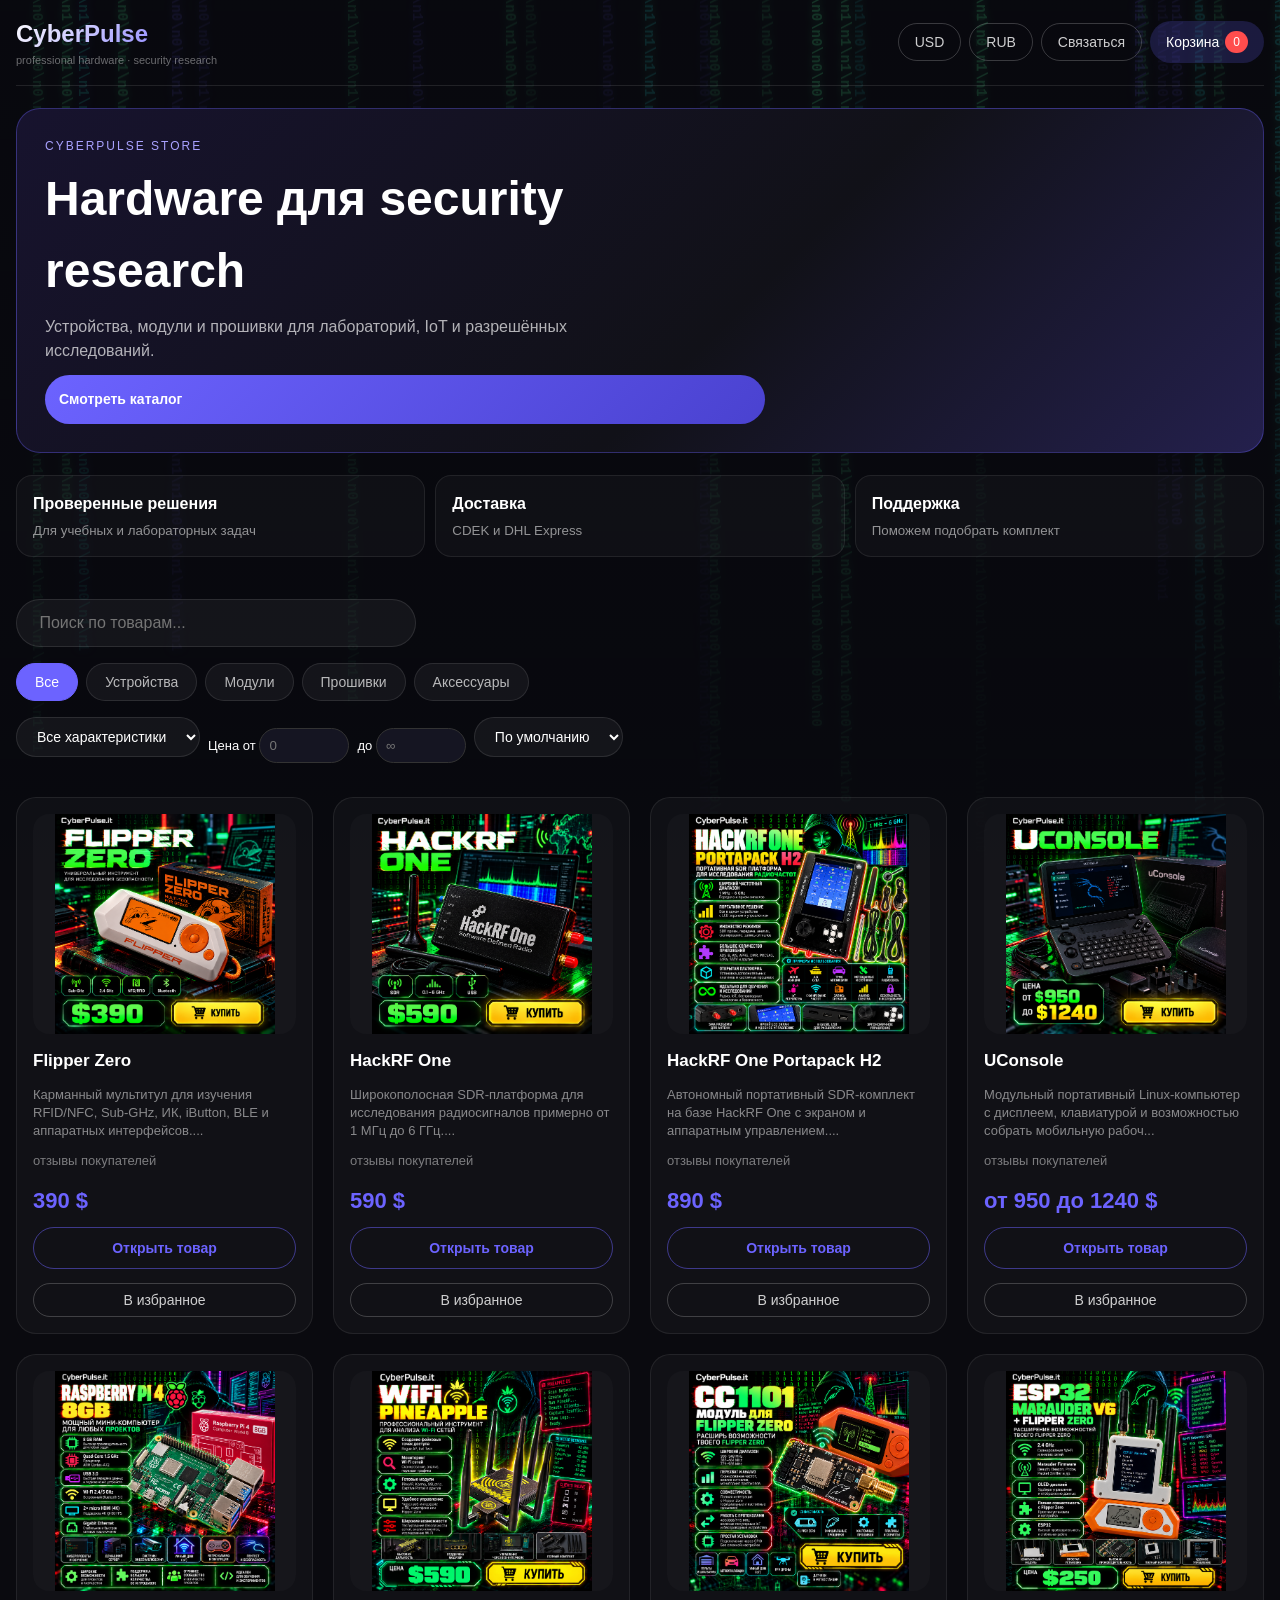
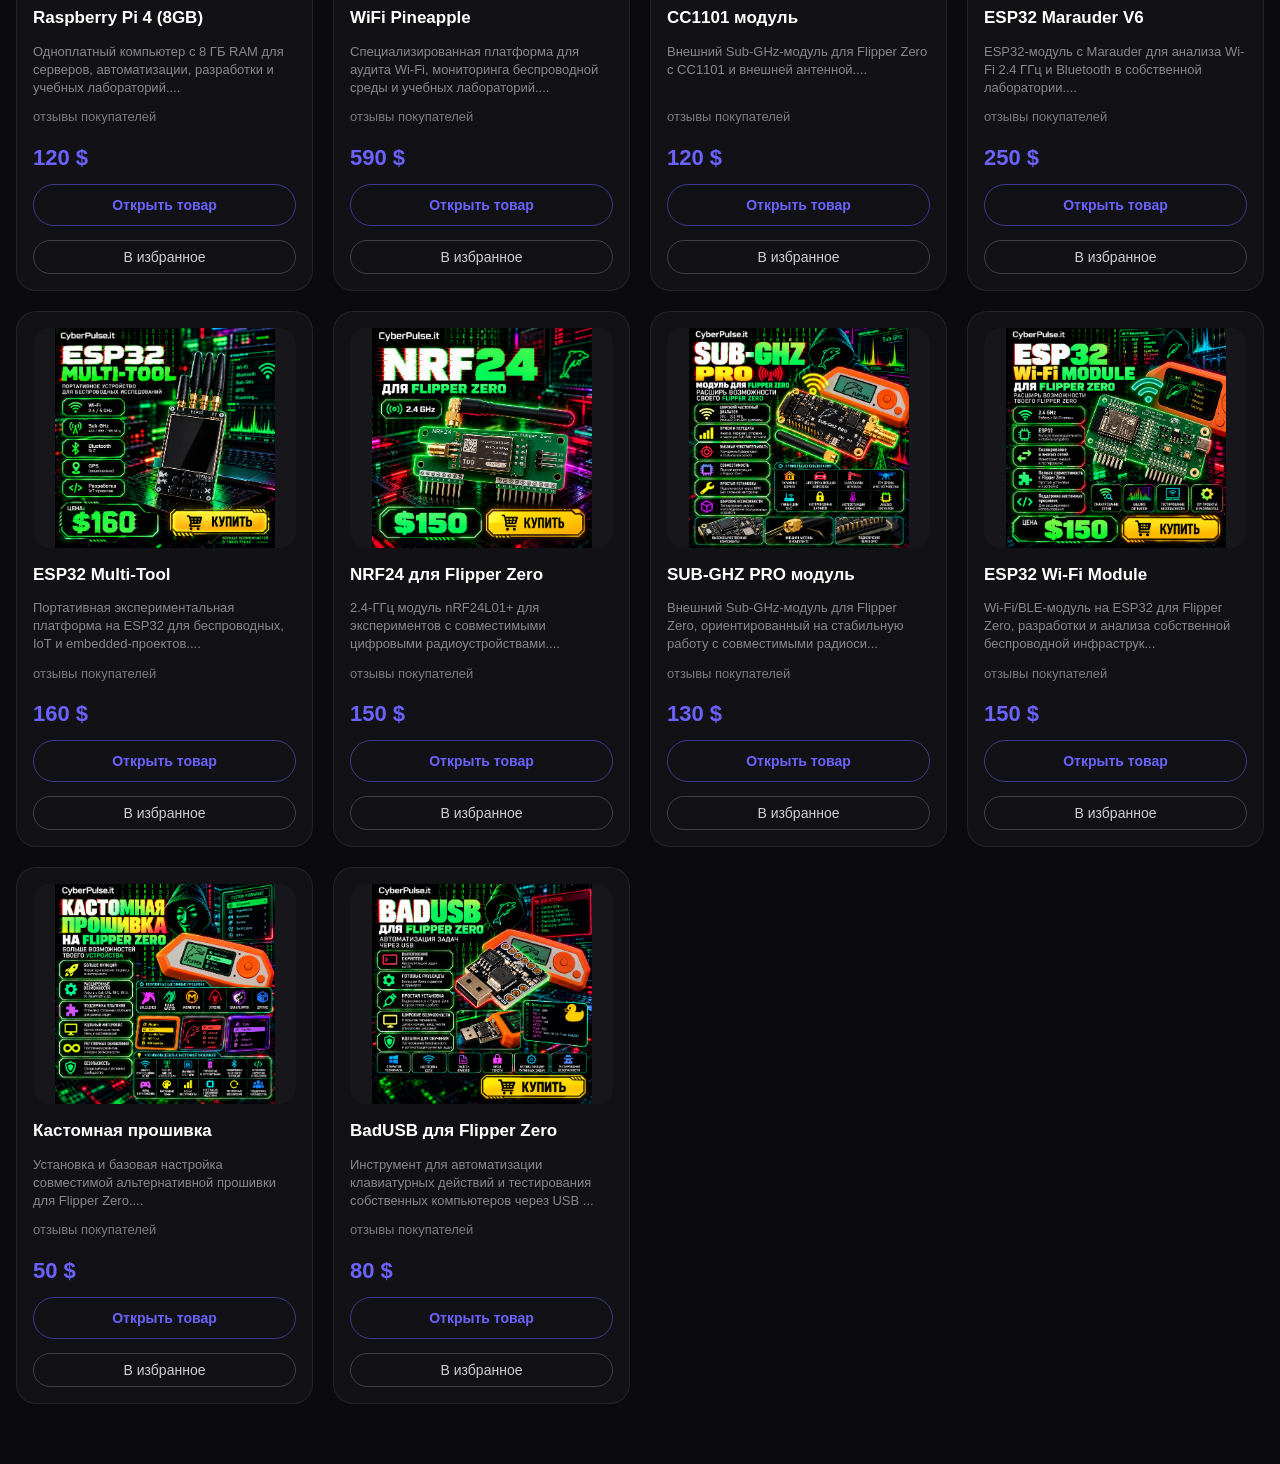
==== commit a1a2f7c2: "Remove product comparison feature" ====
--- a/index.html
+++ b/index.html
@@ -8,12 +8,11 @@
 <div class="container"> <div class="header"> <div class="logo" onclick="location.reload()"> <h1>CyberPulse</h1> <p>professional hardware · security research</p> </div> <div class="nav-buttons"> <button class="btn-outline" id="usdBtn">USD</button> <button class="btn-outline" id="rubBtn">RUB</button> <button class="btn-outline" id="contactBtn">Связаться</button> <div class="cart-icon" id="cartIcon">Корзина <span class="cart-count" id="cartCount">0</span></div> </div> </div> <section class="hero-banner" style="margin:22px 0;padding:28px;border-radius:24px;background:linear-gradient(135deg,#17132e,#111118 58%,#24204d);border:1px solid rgba(108,99,255,.35)"><div style="max-width:720px"><div style="color:#a9a2ff;font-size:12px;letter-spacing:2px;text-transform:uppercase">CyberPulse Store</div><h2 style="font-size:clamp(28px,5vw,48px);margin:8px 0">Hardware для security research</h2><p style="color:rgba(255,255,255,.68);max-width:620px">Устройства, модули и прошивки для лабораторий, IoT и разрешённых исследований.</p><a href="#catalog" class="btn-cart" style="display:inline-block;text-decoration:none;margin-top:12px">Смотреть каталог</a></div></section><section class="benefits" style="display:grid;grid-template-columns:repeat(auto-fit,minmax(180px,1fr));gap:10px;margin:16px 0 22px"><div class="benefit" style="padding:16px;border:1px solid rgba(255,255,255,.08);border-radius:16px;background:rgba(255,255,255,.03)"> <b>Проверенные решения</b><small style="display:block;color:rgba(255,255,255,.55);margin-top:5px">Для учебных и лабораторных задач</small></div><div class="benefit" style="padding:16px;border:1px solid rgba(255,255,255,.08);border-radius:16px;background:rgba(255,255,255,.03)"> <b>Доставка</b><small style="display:block;color:rgba(255,255,255,.55);margin-top:5px">CDEK и DHL Express</small></div><div class="benefit" style="padding:16px;border:1px solid rgba(255,255,255,.08);border-radius:16px;background:rgba(255,255,255,.03)"> <b>Поддержка</b><small style="display:block;color:rgba(255,255,255,.55);margin-top:5px">Поможем подобрать комплект</small></div></section><input type="text" id="searchInput" class="search-input" placeholder=" Поиск по товарам..."> <div class="categories" id="categories"></div> <div class="filters" style="display:flex;gap:8px;flex-wrap:wrap;align-items:center;margin-bottom:16px"><select id="specFilter" class="sort-select"><option value="">Все характеристики</option><option value="Wi-Fi">Wi-Fi</option><option value="Bluetooth">Bluetooth</option><option value="Sub-GHz">Sub-GHz</option><option value="USB">USB</option><option value="SDR">SDR</option><option value="Linux">Linux</option></select><label style="font-size:13px">Цена от <input id="minPrice" type="number" min="0" placeholder="0" style="width:90px;padding:9px;border-radius:20px;background:#151522;color:#fff;border:1px solid #333"></label><label style="font-size:13px">до <input id="maxPrice" type="number" min="0" placeholder="∞" style="width:90px;padding:9px;border-radius:20px;background:#151522;color:#fff;border:1px solid #333"></label><select id="sortSelect" class="sort-select"> <option value="default">По умолчанию</option> <option value="price_asc">Цена ↑</option> <option value="price_desc">Цена ↓</option> </select></div> <div id="catalog" class="catalog"></div>
 </div> <div class="cart-modal" id="cartModal"> <div class="cart-header"> <span style="font-weight:600;"> Корзина</span> <button class="close-cart" id="closeCartBtn"></button> </div> <div id="cartItemsList" class="cart-items"> <div style="text-align:center; padding:40px;">Корзина пуста</div> </div> <div class="cart-footer" id="cartFooter" style="display:none;"> <div class="cart-total"> <span>Итого:</span> <span id="cartTotal">0 $</span> </div> <button class="btn-checkout" id="checkoutBtn">Оформить заказ</button> </div>
 </div> <div class="contact-modal" id="contactModal"> <h3> Свяжитесь с нами</h3> <p>По всем вопросам обращайтесь к нашему менеджеру:</p> <a href="https://t.me/TENOR870" target="_blank" rel="noopener noreferrer" class="contact-link">@TENOR870</a> <button class="close-contact" onclick="closeContactModal()">Закрыть</button>
-</div> <script> const ALL_PRODUCTS = [ { id: 1, name: "Flipper Zero", price_usd: 390, price_usd_max: null, salePrice: null, salePriceMax: null, category: "devices", img: "flipper-zero.png", desc: "Карманный мультитул для изучения RFID/NFC, Sub-GHz, ИК, iButton, BLE и аппаратных интерфейсов.", fullDesc: "Flipper Zero — компактная платформа для разработчиков, энтузиастов электроники и специалистов по информационной безопасности. Устройство объединяет работу с NFC/RFID, Sub-GHz, инфракрасными сигналами, iButton, Bluetooth LE и GPIO. Подходит для лабораторных экспериментов, автоматизации, изучения протоколов и тестирования собственных устройств и систем в рамках разрешённого доступа. Возможности можно расширять внешними модулями через GPIO.", specs: ["Sub-GHz: встроенный CC1101, поддержка нескольких региональных диапазонов", "NFC: 13.56 МГц", "125 кГц RFID", "Инфракрасный передатчик/приёмник", "iButton / 1-Wire", "Bluetooth LE и USB", "GPIO для подключения внешних модулей", "microSD для хранения данных"] }, { id: 2, name: "HackRF One", price_usd: 590, price_usd_max: null, salePrice: null, salePriceMax: null, category: "devices", img: "hackrf-one.png", desc: "Широкополосная SDR-платформа для исследования радиосигналов примерно от 1 МГц до 6 ГГц.", fullDesc: "HackRF One — программно-определяемая радиосистема (SDR) для изучения радиочастотного спектра. Она позволяет принимать или передавать радиосигналы в широком диапазоне частот и используется вместе с SDR-программами для анализа спектра, разработки и тестирования радиосистем. Хороший выбор для радиолюбителей, разработчиков и специалистов, которым нужен более глубокий контроль над RF-средой. Передачу следует выполнять только на разрешённых частотах и в соответствии с местным законодательством.", specs: ["Диапазон: примерно 1 МГц – 6 ГГц", "Полудуплексный приём или передача", "До 20 млн комплексных отсчётов/с", "8-bit ADC / DAC", "USB 2.0 High Speed", "SMA-разъём для внешней антенны", "Совместимость с популярным SDR-ПО"] }, { id: 3, name: "HackRF One Portapack H2", price_usd: 890, price_usd_max: null, salePrice: null, salePriceMax: null, category: "devices", img: "hackrf-portapack.png", desc: "Автономный портативный SDR-комплект на базе HackRF One с экраном и аппаратным управлением.", fullDesc: "HackRF One + PortaPack H2 превращает SDR-платформу в портативный комплекс, способный выполнять многие задачи без постоянного подключения к компьютеру. Экран, органы управления и поддержка microSD делают комплект удобным для наблюдения за спектром, радиолюбительских экспериментов и полевых исследований. Подходит пользователям, которым важна мобильность HackRF и быстрый доступ к SDR-инструментам.", specs: ["SDR-основа HackRF One", "Диапазон примерно 1 МГц – 6 ГГц", "Цветной LCD-дисплей", "Аппаратные органы управления", "microSD для файлов и настроек", "SMA для внешней антенны", "USB для подключения и питания"] }, { id: 4, name: "UConsole", price_usd: 950, price_usd_max: 1240, salePrice: null, salePriceMax: null, category: "devices", img: "uconsole.png", desc: "Модульный портативный Linux-компьютер с дисплеем, клавиатурой и возможностью собрать мобильную рабочую станцию.", fullDesc: "uConsole — компактный модульный компьютер формата handheld для Linux, терминала, программирования, сетевой диагностики и работы с совместимым внешним оборудованием. В зависимости от комплектации аппаратная платформа, объём памяти и дополнительные модули могут отличаться. Это удобная база для мобильной лаборатории, удалённого администрирования и учебных проектов.", specs: ["Модульная вычислительная платформа", "Встроенный дисплей и клавиатура", "Поддержка Linux-дистрибутивов", "USB и аппаратные интерфейсы", "Wi-Fi / Bluetooth зависят от конфигурации", "Комплектация и характеристики уточняются перед заказом"] }, { id: 5, name: "Raspberry Pi 4 (8GB)", price_usd: 120, price_usd_max: null, salePrice: null, salePriceMax: null, category: "devices", img: "raspberry-pi4.png", desc: "Одноплатный компьютер с 8 ГБ RAM для серверов, автоматизации, разработки и учебных лабораторий.", fullDesc: "Raspberry Pi 4 Model B с 8 ГБ оперативной памяти — универсальный одноплатный компьютер для Linux-проектов. Подходит для домашнего сервера, разработки, программирования, сетевых лабораторий, автоматизации и прототипирования. Большой объём RAM делает версию 8 ГБ удобной для многозадачной работы и более тяжёлых приложений.", specs: ["8 ГБ LPDDR4 RAM", "4-ядерный ARM Cortex-A72", "Gigabit Ethernet", "Двухдиапазонный Wi-Fi", "Bluetooth", "2 × USB 3.0 + 2 × USB 2.0", "2 × micro-HDMI", "40-pin GPIO"] }, { id: 6, name: "WiFi Pineapple", price_usd: 590, price_usd_max: null, salePrice: null, salePriceMax: null, category: "devices", img: "wifi-pineapple.png", desc: "Специализированная платформа для аудита Wi-Fi, мониторинга беспроводной среды и учебных лабораторий.", fullDesc: "WiFi Pineapple — специализированная платформа для авторизованного тестирования беспроводных сетей. Она помогает специалистам исследовать Wi-Fi-среду, проводить инвентаризацию точек доступа, наблюдать за беспроводными событиями и воспроизводить лабораторные сценарии оценки защищённости. Управление выполняется через удобный веб-интерфейс; использовать устройство следует только в собственных сетях или при наличии разрешения владельца.", specs: ["Платформа для аудита Wi-Fi", "Мониторинг беспроводной среды", "Веб-интерфейс управления", "Экосистема PineAP", "Поддержка модулей и автоматизации", "Предназначен для разрешённого тестирования"] }, { id: 7, name: "CC1101 модуль", price_usd: 120, price_usd_max: null, salePrice: null, salePriceMax: null, category: "modules", img: "cc1101.png", desc: "Внешний Sub-GHz-модуль для Flipper Zero с CC1101 и внешней антенной.", fullDesc: "CC1101 — внешний радиомодуль для Flipper Zero, предназначенный для экспериментов с совместимыми Sub-GHz-сигналами. Внешняя антенна и отдельный трансивер могут быть удобны в лабораторных исследованиях, разработке и диагностике собственных беспроводных устройств. Реальный диапазон частот и дальность зависят от платы, антенны, настроек и региональных ограничений.", specs: ["Трансивер CC1101", "Sub-GHz диапазоны зависят от конфигурации", "Внешняя антенна", "Подключение через GPIO", "Совместимость с Flipper Zero", "Для исследований разрешённых радиосистем"] }, { id: 8, name: "ESP32 Marauder V6", price_usd: 250, price_usd_max: null, salePrice: null, salePriceMax: null, category: "modules", img: "esp32-marauder.png", desc: "ESP32-модуль с Marauder для анализа Wi-Fi 2.4 ГГц и Bluetooth в собственной лаборатории.", fullDesc: "ESP32 Marauder V6 — специализированный модуль на базе ESP32 для исследования беспроводных сетей и Bluetooth. Он подходит для обучения, мониторинга радиоокружения и проведения разрешённых тестов безопасности. Может использоваться как дополнение к Flipper Zero или как отдельная экспериментальная платформа в зависимости от исполнения платы.", specs: ["Платформа ESP32", "Wi-Fi 2.4 ГГц", "Bluetooth / BLE", "Marauder firmware", "Дисплей — в зависимости от версии", "Подключение к Flipper Zero — в совместимых конфигурациях"] }, { id: 9, name: "ESP32 Multi-Tool", price_usd: 160, price_usd_max: null, salePrice: null, salePriceMax: null, category: "devices", img: "esp32-multitool.png", desc: "Портативная экспериментальная платформа на ESP32 для беспроводных, IoT и embedded-проектов.", fullDesc: "ESP32 Multi-Tool — компактное устройство для разработки и учебных экспериментов с беспроводными технологиями и микроконтроллерами. Подходит для прототипирования, диагностики IoT-устройств, изучения Wi-Fi/BLE и запуска совместимых инструментов. Точный набор радиомодулей и поддерживаемых диапазонов зависит от конкретной аппаратной ревизии устройства.", specs: ["Платформа семейства ESP32", "Wi-Fi 2.4 ГГц", "Bluetooth / BLE", "Портативный формат", "Возможность расширения — зависит от ревизии", "Для разработки и авторизованных исследований"] }, { id: 10, name: "NRF24 для Flipper Zero", price_usd: 150, price_usd_max: null, salePrice: null, salePriceMax: null, category: "modules", img: "nrf24.png", desc: "2.4-ГГц модуль nRF24L01+ для экспериментов с совместимыми цифровыми радиоустройствами.", fullDesc: "NRF24 для Flipper Zero — внешний модуль на базе nRF24L01+, который добавляет аппаратную платформу для работы с совместимыми 2.4-ГГц радиопротоколами. Подходит для разработки, исследования собственных IoT-устройств и учебных лабораторий. Возможности зависят от установленного ПО, конкретной платы и используемой антенны.", specs: ["nRF24L01+", "Диапазон 2.4 ГГц", "Подключение через GPIO", "Внешняя антенна — в соответствующей версии", "Совместимость с Flipper Zero", "Для разработки и лабораторных исследований"] }, { id: 11, name: "SUB-GHZ PRO модуль", price_usd: 130, price_usd_max: null, salePrice: null, salePriceMax: null, category: "modules", img: "subghz-pro.png", desc: "Внешний Sub-GHz-модуль для Flipper Zero, ориентированный на стабильную работу с совместимыми радиосистемами.", fullDesc: "SUB-GHZ PRO — внешний радиомодуль для расширения экспериментальных возможностей Flipper Zero в Sub-GHz-диапазоне. Он предназначен для лабораторного анализа, разработки и диагностики совместимых устройств. Характеристики дальности и доступных частот зависят от используемого трансивера, антенны, прошивки и требований законодательства конкретного региона.", specs: ["Sub-GHz радиомодуль", "Приём и передача в поддерживаемых диапазонах", "Внешняя антенна", "GPIO-подключение", "Совместимость с Flipper Zero", "Работа только в разрешённых диапазонах"] }, { id: 12, name: "ESP32 Wi-Fi Module", price_usd: 150, price_usd_max: null, salePrice: null, salePriceMax: null, category: "modules", img: "esp32-wifi.png", desc: "Wi-Fi/BLE-модуль на ESP32 для Flipper Zero, разработки и анализа собственной беспроводной инфраструктуры.", fullDesc: "ESP32 Wi-Fi Module добавляет Flipper Zero отдельную ESP32-платформу для Wi-Fi/BLE-проектов. Модуль подходит для программирования, мониторинга беспроводной среды, тестовых стендов и экспериментов с совместимыми прошивками. Это практичное расширение для пользователей, которым нужны возможности ESP32 рядом с Flipper Zero.", specs: ["ESP32", "Wi-Fi 2.4 ГГц", "Bluetooth / BLE — зависит от чипа и прошивки", "GPIO-подключение", "Поддержка совместимых ESP32-прошивок", "Для разработки и разрешённого тестирования"] }, { id: 13, name: "Кастомная прошивка", price_usd: 50, price_usd_max: null, salePrice: null, salePriceMax: null, category: "firmware", img: "custom-firmware.png", desc: "Установка и базовая настройка совместимой альтернативной прошивки для Flipper Zero.", fullDesc: "Услуга установки кастомной прошивки для Flipper Zero включает подготовку устройства, установку выбранной совместимой сборки и базовую проверку работоспособности. Конкретная прошивка подбирается по задачам пользователя и текущей совместимости. Сторонние прошивки являются независимыми проектами и могут отличаться по функциям, стабильности и частоте обновлений.", specs: ["Установка совместимой прошивки", "Базовая настройка", "Проверка запуска устройства", "Выбор сборки по совместимости", "Сохранение официальной возможности перепрошивки", "Стороннее ПО не является продуктом Flipper Devices"] }, { id: 14, name: "BadUSB для Flipper Zero", price_usd: 80, price_usd_max: null, salePrice: null, salePriceMax: null, category: "accessories", img: "badusb.png", desc: "Инструмент для автоматизации клавиатурных действий и тестирования собственных компьютеров через USB HID.", fullDesc: "BadUSB используется для автоматизации последовательностей клавиатурного ввода через стандартный USB HID-интерфейс. Он подходит для собственных тестовых стендов, демонстрации рисков доверия к USB-устройствам, автоматизации повторяющихся действий и обучения основам физической безопасности рабочих станций. Запускать сценарии следует только на своих устройствах или с явного разрешения владельца.", specs: ["USB HID", "Автоматизация последовательностей ввода", "Поддержка сценариев", "Учебные демонстрации безопасности", "Тестирование собственных устройств", "Использование только с разрешением владельца"] } ]; let products = []; let currentCategory = "all"; let searchQuery = ""; let currentCurrency = 'USD'; let rubRate = 92; let sortType = "default"; let cart = []; try { const parsed = JSON.parse(localStorage.getItem('cart') || '[]'); cart = Array.isArray(parsed) ? parsed : []; } catch (_) { cart = []; } const categories = [ { id: "all", name: " Все" }, { id: "devices", name: " Устройства" }, { id: "modules", name: " Модули" }, { id: "firmware", name: " Прошивки" }, { id: "accessories", name: " Аксессуары" } ]; function loadProductsFromStorage() { products = JSON.parse(JSON.stringify(ALL_PRODUCTS)); try { const custom = JSON.parse(localStorage.getItem("adminProducts") || "[]"); if (Array.isArray(custom)) products = products.concat(custom); } catch (_) {} console.log(' Загружено товаров:', products.length); renderCategories(); renderCatalog(); } function escapeHtml(text) { if (!text) return ''; const div = document.createElement('div'); div.textContent = text; return div.innerHTML; } const catalogDiv = document.getElementById('catalog'); const categoriesDiv = document.getElementById('categories'); const searchInput = document.getElementById('searchInput'); const cartCountSpan = document.getElementById('cartCount'); const cartIcon = document.getElementById('cartIcon'); const cartModal = document.getElementById('cartModal'); const overlay = document.getElementById('overlay'); const closeCartBtn = document.getElementById('closeCartBtn'); const contactBtn = document.getElementById('contactBtn'); const contactModal = document.getElementById('contactModal'); function updateCartCount() { const count = cart.reduce((sum, item) => sum + item.quantity, 0); cartCountSpan.innerText = count; localStorage.setItem('cart', JSON.stringify(cart)); } window.addToCart = function(id) { fetch('https://cyberpulse-api-production.up.railway.app/api/analytics/events',{method:'POST',headers:{'Content-Type':'application/json'},body:JSON.stringify({event_name:'add_to_cart',product_id:id})}).catch(()=>{}); const existing = cart.find(item => item.id === id); if(existing) existing.quantity++; else cart.push({ id: id, quantity: 1 }); updateCartCount(); renderCatalog(); renderCartModal(); showToast(" Добавлено", "#4ADE80"); }; window.openProduct = function(id) { fetch('https://cyberpulse-api-production.up.railway.app/api/analytics/events',{method:'POST',headers:{'Content-Type':'application/json'},body:JSON.stringify({event_name:'product_click',product_id:id})}).catch(()=>{}); const product = products.find(p => p.id === id); if(product) { const key = 'cyberpulse-clicks'; const clicks = JSON.parse(localStorage.getItem(key) || '{}'); clicks[id] = Number(clicks[id] || 0) + 1; localStorage.setItem(key, JSON.stringify(clicks)); try { localStorage.setItem('currentProduct', JSON.stringify(product)); localStorage.setItem('checkoutProducts', JSON.stringify(products.map(item => { const copy = { ...item }; delete copy.img; return copy; }))); } catch (_) { localStorage.removeItem('checkoutProducts'); localStorage.setItem('currentProduct', JSON.stringify({ ...product, img: '' })); } window.location.href = 'product.html'; } }; window.removeFromCart = function(id) { cart = cart.filter(item => item.id !== id); updateCartCount(); renderCartModal(); renderCatalog(); showToast(" Удалено", "#F87171"); }; window.changeQuantity = function(id, delta) { const item = cart.find(i => i.id === id); if(item) { item.quantity += delta; if(item.quantity <= 0) cart = cart.filter(i => i.id !== id); updateCartCount(); renderCartModal(); renderCatalog(); } }; async function fetchRubRate() { try { const res = await fetch('https://api.exchangerate-api.com/v4/latest/USD'); const data = await res.json(); rubRate = data.rates.RUB || 92; } catch(e) { rubRate = 92; } renderCatalog(); } function getPrice(product) { const baseMin = product.salePrice ? product.salePrice : product.price_usd; const baseMax = product.salePriceMax ? product.salePriceMax : (product.price_usd_max || null); if(currentCurrency === 'USD') { return { val: baseMin, valMax: baseMax, sym: '$', oldVal: (product.salePrice || product.salePriceMax) ? product.price_usd : null, oldValMax: (product.salePrice || product.salePriceMax) ? (product.price_usd_max || null) : null }; } return { val: Math.round(baseMin * rubRate), valMax: baseMax ? Math.round(baseMax * rubRate) : null, sym: '₽', oldVal: (product.salePrice || product.salePriceMax) ? Math.round(product.price_usd * rubRate) : null, oldValMax: (product.salePrice || product.salePriceMax) && product.price_usd_max ? Math.round(product.price_usd_max * rubRate) : null }; } function formatPrice(price) { if (price.valMax) return `от ${price.val} до ${price.valMax} ${price.sym}`; return `${price.val} ${price.sym}`; } function formatOldPrice(price) { if (!price.oldVal) return ''; if (price.oldValMax) return `от ${price.oldVal} до ${price.oldValMax} ${price.sym}`; return `${price.oldVal} ${price.sym}`; } function getTotalUSD() { return cart.reduce((sum, item) => { const product = products.find(p => p.id === item.id); const price = product ? (product.salePrice || product.price_usd) : 0; return sum + (price * item.quantity); }, 0); } function getFilteredProducts() { let filtered = products; if(currentCategory !== 'all') filtered = filtered.filter(p => p.category === currentCategory); if(searchQuery) { const q = searchQuery.toLowerCase(); filtered = filtered.filter(p => p.name.toLowerCase().includes(q) || (p.desc || '').toLowerCase().includes(q)); } const spec = document.getElementById('specFilter')?.value || ''; if (spec) filtered = filtered.filter(p => (p.specs || []).some(s => s.toLowerCase().includes(spec.toLowerCase())) || (p.desc || '').toLowerCase().includes(spec.toLowerCase())); const minRaw = document.getElementById('minPrice')?.value?.trim() || ''; const maxRaw = document.getElementById('maxPrice')?.value?.trim() || ''; const min = minRaw === '' ? 0 : Number(minRaw); const max = maxRaw === '' ? Infinity : Number(maxRaw); filtered = filtered.filter(p => { const price = Number(p.salePrice || p.price_usd || 0); return price >= min && price <= max; }); if(sortType === 'price_asc') filtered.sort((a,b) => (a.salePrice || a.price_usd) - (b.salePrice || b.price_usd)); if(sortType === 'price_desc') filtered.sort((a,b) => (b.salePrice || b.price_usd) - (a.salePrice || a.price_usd)); return filtered; } function renderCatalog() { if(!products || products.length === 0) { catalogDiv.innerHTML = '<div style="text-align:center; padding:60px;"> Загрузка...</div>'; return; } const filtered = getFilteredProducts(); if(filtered.length === 0) { catalogDiv.innerHTML = '<div style="text-align:center; padding:60px;"> Ничего не найдено</div>'; return; } catalogDiv.innerHTML = filtered.map(p => { const price = getPrice(p); const inCart = cart.find(i => i.id === p.id); const hasSale = (p.salePrice && p.salePrice < p.price_usd) || (p.salePriceMax && p.salePriceMax < p.price_usd_max); const oldPriceText = formatOldPrice(price); return ` <div class="product-card"> <div class="product-img" onclick="openProduct(${p.id})"> <img src="${escapeHtml(p.img)}" alt="${escapeHtml(p.name)}" loading="lazy" decoding="async" onerror="this.style.display='none'; this.parentElement.innerHTML='<span class=\\'fallback\\'></span>';"> </div> <div class="product-title" onclick="openProduct(${p.id})">${escapeHtml(p.name)}</div> <div class="product-desc">${escapeHtml((p.desc || '').substring(0, 100))}...</div> <div class="product-rating" style="color:#ffd166;font-size:13px;margin:4px 0"> <span style="color:rgba(255,255,255,.45)">отзывы покупателей</span></div><div class="product-price"> ${formatPrice(price)} ${oldPriceText ? `<span class="old-price">${oldPriceText}</span>` : ''} ${hasSale ? `<span class="sale-badge"></span>` : ''} </div> <button class="btn-details" onclick="openProduct(${p.id})">Открыть товар</button><div style="display:flex;gap:6px;margin-top:6px"><button class="btn-outline" style="flex:1;padding:8px" onclick="toggleFavorite(${p.id})">В избранное</button><button class="btn-outline" style="flex:1;padding:8px" onclick="toggleCompare(${p.id})">Сравнить</button></div> </div> `; }).join(''); } function renderCartModal() { const container = document.getElementById('cartItemsList'); const footer = document.getElementById('cartFooter'); if(cart.length === 0) { container.innerHTML = '<div style="text-align:center; padding:40px;"> Корзина пуста</div>'; footer.style.display = 'none'; return; } footer.style.display = 'block'; let totalUSD = 0; container.innerHTML = cart.map(item => { const product = products.find(p => p.id === item.id); if(!product) return ''; const price = getPrice(product); totalUSD += (product.salePrice || product.price_usd) * item.quantity; const itemTotal = getPrice({ price_usd: (product.salePrice || product.price_usd), price_usd_max: null }); return ` <div class="cart-item"> <div class="cart-item-img"></div> <div class="cart-item-info"> <div class="cart-item-name">${escapeHtml(product.name)}</div> <div class="cart-item-price">${price.val} ${price.sym}</div> </div> <div class="cart-item-controls"> <button class="cart-qty-btn" onclick="changeQuantity(${item.id}, -1)">−</button> <span style="min-width:24px;text-align:center;font-size:13px;">${item.quantity}</span> <button class="cart-qty-btn" onclick="changeQuantity(${item.id}, 1)">+</button> <button class="cart-qty-btn" onclick="removeFromCart(${item.id})" style="background:#FF4D4D20;"></button> </div> <div style="min-width:60px;text-align:right;color:#6C63FF;font-size:13px;">${itemTotal.val * item.quantity} ${itemTotal.sym}</div> </div> `; }).join(''); const total = getPrice({ price_usd: totalUSD, price_usd_max: null }); document.getElementById('cartTotal').innerHTML = `${total.val} ${total.sym}`; } function openCartModal() { renderCartModal(); cartModal.classList.add('show'); overlay.classList.add('show'); document.body.style.overflow = 'hidden'; } function closeCartModal() { cartModal.classList.remove('show'); overlay.classList.remove('show'); document.body.style.overflow = ''; } function openContactModal() { contactModal.classList.add('show'); overlay.classList.add('show'); } function closeContactModal() { contactModal.classList.remove('show'); overlay.classList.remove('show'); } if (cartIcon) cartIcon.onclick = () => openCartModal(); if (closeCartBtn) closeCartBtn.onclick = () => closeCartModal(); if (overlay) overlay.onclick = () => { closeCartModal(); closeContactModal(); }; if (contactBtn) contactBtn.onclick = () => openContactModal(); window.closeContactModal = closeContactModal; document.getElementById('checkoutBtn').onclick = function() { if (cart.length === 0) { showToast("Корзина пуста", "#F87171"); return; } localStorage.setItem('checkoutCart', JSON.stringify(cart)); localStorage.setItem('checkoutProducts', JSON.stringify(products)); localStorage.setItem('checkoutCurrency', currentCurrency); localStorage.setItem('checkoutTotal', JSON.stringify(getTotalUSD())); window.location.href = 'checkout.html'; }; function renderCategories() { categoriesDiv.innerHTML = categories.map(cat => ` <button class="category-btn ${currentCategory === cat.id ? 'active' : ''}" data-cat="${cat.id}"> ${cat.name} </button> `).join(''); document.querySelectorAll('.category-btn').forEach(btn => { btn.onclick = () => { currentCategory = btn.dataset.cat; renderCategories(); renderCatalog(); }; }); } function showToast(msg, color) { const toast = document.createElement('div'); toast.className = 'toast'; toast.style.borderLeftColor = color; toast.textContent = String(msg); document.body.appendChild(toast); setTimeout(() => toast.remove(), 2500); } if (searchInput) searchInput.oninput = () => { searchQuery = searchInput.value; renderCatalog(); }; document.getElementById('sortSelect').onchange = (e) => { sortType = e.target.value; renderCatalog(); }; ['minPrice','maxPrice'].forEach(id => document.getElementById(id).addEventListener('input', renderCatalog)); document.getElementById('specFilter').addEventListener('change', renderCatalog); document.getElementById('usdBtn').onclick = () => { currentCurrency = 'USD'; renderCatalog(); renderCartModal(); }; document.getElementById('rubBtn').onclick = () => { currentCurrency = 'RUB'; renderCatalog(); renderCartModal(); }; loadProductsFromStorage(); const RU_DESCRIPTIONS={'Flipper Zero':'Компактное многофункциональное устройство для учебных лабораторий и разрешённых исследований. Поддерживает NFC, RFID, Sub-GHz, инфракрасные сигналы, iButton, Bluetooth LE и GPIO.','HackRF One':'Широкополосная SDR-платформа для анализа радиосигналов, радиолюбительских проектов и лабораторных исследований. Передача выполняется только на разрешённых частотах.','WiFi Pineapple':'Платформа для обучения безопасности Wi‑Fi и проверки собственных сетей. Подходит для анализа конфигурации и защитных настроек в своей лаборатории.','ESP32 Marauder':'Учебная платформа на базе ESP32 для диагностики Wi‑Fi и Bluetooth, разработки IoT-проектов и работы с собственным оборудованием.','Raspberry Pi':'Одноплатный компьютер для Linux-лабораторий, серверов, IoT-проектов, автоматизации и программирования.','Custom Firmware':'Настройка программного обеспечения устройства под разрешённые учебные и лабораторные задачи с проверкой совместимости.'}; function ruDesc(name,fallback){const key=Object.keys(RU_DESCRIPTIONS).find(x=>String(name||'').toLowerCase().includes(x.toLowerCase()));return key?RU_DESCRIPTIONS[key]:(String(fallback||'').length>90?fallback:'Подробное описание товара на русском языке: назначение, возможности, совместимость и рекомендации по использованию.');}
+</div> <script> const ALL_PRODUCTS = [ { id: 1, name: "Flipper Zero", price_usd: 390, price_usd_max: null, salePrice: null, salePriceMax: null, category: "devices", img: "flipper-zero.png", desc: "Карманный мультитул для изучения RFID/NFC, Sub-GHz, ИК, iButton, BLE и аппаратных интерфейсов.", fullDesc: "Flipper Zero — компактная платформа для разработчиков, энтузиастов электроники и специалистов по информационной безопасности. Устройство объединяет работу с NFC/RFID, Sub-GHz, инфракрасными сигналами, iButton, Bluetooth LE и GPIO. Подходит для лабораторных экспериментов, автоматизации, изучения протоколов и тестирования собственных устройств и систем в рамках разрешённого доступа. Возможности можно расширять внешними модулями через GPIO.", specs: ["Sub-GHz: встроенный CC1101, поддержка нескольких региональных диапазонов", "NFC: 13.56 МГц", "125 кГц RFID", "Инфракрасный передатчик/приёмник", "iButton / 1-Wire", "Bluetooth LE и USB", "GPIO для подключения внешних модулей", "microSD для хранения данных"] }, { id: 2, name: "HackRF One", price_usd: 590, price_usd_max: null, salePrice: null, salePriceMax: null, category: "devices", img: "hackrf-one.png", desc: "Широкополосная SDR-платформа для исследования радиосигналов примерно от 1 МГц до 6 ГГц.", fullDesc: "HackRF One — программно-определяемая радиосистема (SDR) для изучения радиочастотного спектра. Она позволяет принимать или передавать радиосигналы в широком диапазоне частот и используется вместе с SDR-программами для анализа спектра, разработки и тестирования радиосистем. Хороший выбор для радиолюбителей, разработчиков и специалистов, которым нужен более глубокий контроль над RF-средой. Передачу следует выполнять только на разрешённых частотах и в соответствии с местным законодательством.", specs: ["Диапазон: примерно 1 МГц – 6 ГГц", "Полудуплексный приём или передача", "До 20 млн комплексных отсчётов/с", "8-bit ADC / DAC", "USB 2.0 High Speed", "SMA-разъём для внешней антенны", "Совместимость с популярным SDR-ПО"] }, { id: 3, name: "HackRF One Portapack H2", price_usd: 890, price_usd_max: null, salePrice: null, salePriceMax: null, category: "devices", img: "hackrf-portapack.png", desc: "Автономный портативный SDR-комплект на базе HackRF One с экраном и аппаратным управлением.", fullDesc: "HackRF One + PortaPack H2 превращает SDR-платформу в портативный комплекс, способный выполнять многие задачи без постоянного подключения к компьютеру. Экран, органы управления и поддержка microSD делают комплект удобным для наблюдения за спектром, радиолюбительских экспериментов и полевых исследований. Подходит пользователям, которым важна мобильность HackRF и быстрый доступ к SDR-инструментам.", specs: ["SDR-основа HackRF One", "Диапазон примерно 1 МГц – 6 ГГц", "Цветной LCD-дисплей", "Аппаратные органы управления", "microSD для файлов и настроек", "SMA для внешней антенны", "USB для подключения и питания"] }, { id: 4, name: "UConsole", price_usd: 950, price_usd_max: 1240, salePrice: null, salePriceMax: null, category: "devices", img: "uconsole.png", desc: "Модульный портативный Linux-компьютер с дисплеем, клавиатурой и возможностью собрать мобильную рабочую станцию.", fullDesc: "uConsole — компактный модульный компьютер формата handheld для Linux, терминала, программирования, сетевой диагностики и работы с совместимым внешним оборудованием. В зависимости от комплектации аппаратная платформа, объём памяти и дополнительные модули могут отличаться. Это удобная база для мобильной лаборатории, удалённого администрирования и учебных проектов.", specs: ["Модульная вычислительная платформа", "Встроенный дисплей и клавиатура", "Поддержка Linux-дистрибутивов", "USB и аппаратные интерфейсы", "Wi-Fi / Bluetooth зависят от конфигурации", "Комплектация и характеристики уточняются перед заказом"] }, { id: 5, name: "Raspberry Pi 4 (8GB)", price_usd: 120, price_usd_max: null, salePrice: null, salePriceMax: null, category: "devices", img: "raspberry-pi4.png", desc: "Одноплатный компьютер с 8 ГБ RAM для серверов, автоматизации, разработки и учебных лабораторий.", fullDesc: "Raspberry Pi 4 Model B с 8 ГБ оперативной памяти — универсальный одноплатный компьютер для Linux-проектов. Подходит для домашнего сервера, разработки, программирования, сетевых лабораторий, автоматизации и прототипирования. Большой объём RAM делает версию 8 ГБ удобной для многозадачной работы и более тяжёлых приложений.", specs: ["8 ГБ LPDDR4 RAM", "4-ядерный ARM Cortex-A72", "Gigabit Ethernet", "Двухдиапазонный Wi-Fi", "Bluetooth", "2 × USB 3.0 + 2 × USB 2.0", "2 × micro-HDMI", "40-pin GPIO"] }, { id: 6, name: "WiFi Pineapple", price_usd: 590, price_usd_max: null, salePrice: null, salePriceMax: null, category: "devices", img: "wifi-pineapple.png", desc: "Специализированная платформа для аудита Wi-Fi, мониторинга беспроводной среды и учебных лабораторий.", fullDesc: "WiFi Pineapple — специализированная платформа для авторизованного тестирования беспроводных сетей. Она помогает специалистам исследовать Wi-Fi-среду, проводить инвентаризацию точек доступа, наблюдать за беспроводными событиями и воспроизводить лабораторные сценарии оценки защищённости. Управление выполняется через удобный веб-интерфейс; использовать устройство следует только в собственных сетях или при наличии разрешения владельца.", specs: ["Платформа для аудита Wi-Fi", "Мониторинг беспроводной среды", "Веб-интерфейс управления", "Экосистема PineAP", "Поддержка модулей и автоматизации", "Предназначен для разрешённого тестирования"] }, { id: 7, name: "CC1101 модуль", price_usd: 120, price_usd_max: null, salePrice: null, salePriceMax: null, category: "modules", img: "cc1101.png", desc: "Внешний Sub-GHz-модуль для Flipper Zero с CC1101 и внешней антенной.", fullDesc: "CC1101 — внешний радиомодуль для Flipper Zero, предназначенный для экспериментов с совместимыми Sub-GHz-сигналами. Внешняя антенна и отдельный трансивер могут быть удобны в лабораторных исследованиях, разработке и диагностике собственных беспроводных устройств. Реальный диапазон частот и дальность зависят от платы, антенны, настроек и региональных ограничений.", specs: ["Трансивер CC1101", "Sub-GHz диапазоны зависят от конфигурации", "Внешняя антенна", "Подключение через GPIO", "Совместимость с Flipper Zero", "Для исследований разрешённых радиосистем"] }, { id: 8, name: "ESP32 Marauder V6", price_usd: 250, price_usd_max: null, salePrice: null, salePriceMax: null, category: "modules", img: "esp32-marauder.png", desc: "ESP32-модуль с Marauder для анализа Wi-Fi 2.4 ГГц и Bluetooth в собственной лаборатории.", fullDesc: "ESP32 Marauder V6 — специализированный модуль на базе ESP32 для исследования беспроводных сетей и Bluetooth. Он подходит для обучения, мониторинга радиоокружения и проведения разрешённых тестов безопасности. Может использоваться как дополнение к Flipper Zero или как отдельная экспериментальная платформа в зависимости от исполнения платы.", specs: ["Платформа ESP32", "Wi-Fi 2.4 ГГц", "Bluetooth / BLE", "Marauder firmware", "Дисплей — в зависимости от версии", "Подключение к Flipper Zero — в совместимых конфигурациях"] }, { id: 9, name: "ESP32 Multi-Tool", price_usd: 160, price_usd_max: null, salePrice: null, salePriceMax: null, category: "devices", img: "esp32-multitool.png", desc: "Портативная экспериментальная платформа на ESP32 для беспроводных, IoT и embedded-проектов.", fullDesc: "ESP32 Multi-Tool — компактное устройство для разработки и учебных экспериментов с беспроводными технологиями и микроконтроллерами. Подходит для прототипирования, диагностики IoT-устройств, изучения Wi-Fi/BLE и запуска совместимых инструментов. Точный набор радиомодулей и поддерживаемых диапазонов зависит от конкретной аппаратной ревизии устройства.", specs: ["Платформа семейства ESP32", "Wi-Fi 2.4 ГГц", "Bluetooth / BLE", "Портативный формат", "Возможность расширения — зависит от ревизии", "Для разработки и авторизованных исследований"] }, { id: 10, name: "NRF24 для Flipper Zero", price_usd: 150, price_usd_max: null, salePrice: null, salePriceMax: null, category: "modules", img: "nrf24.png", desc: "2.4-ГГц модуль nRF24L01+ для экспериментов с совместимыми цифровыми радиоустройствами.", fullDesc: "NRF24 для Flipper Zero — внешний модуль на базе nRF24L01+, который добавляет аппаратную платформу для работы с совместимыми 2.4-ГГц радиопротоколами. Подходит для разработки, исследования собственных IoT-устройств и учебных лабораторий. Возможности зависят от установленного ПО, конкретной платы и используемой антенны.", specs: ["nRF24L01+", "Диапазон 2.4 ГГц", "Подключение через GPIO", "Внешняя антенна — в соответствующей версии", "Совместимость с Flipper Zero", "Для разработки и лабораторных исследований"] }, { id: 11, name: "SUB-GHZ PRO модуль", price_usd: 130, price_usd_max: null, salePrice: null, salePriceMax: null, category: "modules", img: "subghz-pro.png", desc: "Внешний Sub-GHz-модуль для Flipper Zero, ориентированный на стабильную работу с совместимыми радиосистемами.", fullDesc: "SUB-GHZ PRO — внешний радиомодуль для расширения экспериментальных возможностей Flipper Zero в Sub-GHz-диапазоне. Он предназначен для лабораторного анализа, разработки и диагностики совместимых устройств. Характеристики дальности и доступных частот зависят от используемого трансивера, антенны, прошивки и требований законодательства конкретного региона.", specs: ["Sub-GHz радиомодуль", "Приём и передача в поддерживаемых диапазонах", "Внешняя антенна", "GPIO-подключение", "Совместимость с Flipper Zero", "Работа только в разрешённых диапазонах"] }, { id: 12, name: "ESP32 Wi-Fi Module", price_usd: 150, price_usd_max: null, salePrice: null, salePriceMax: null, category: "modules", img: "esp32-wifi.png", desc: "Wi-Fi/BLE-модуль на ESP32 для Flipper Zero, разработки и анализа собственной беспроводной инфраструктуры.", fullDesc: "ESP32 Wi-Fi Module добавляет Flipper Zero отдельную ESP32-платформу для Wi-Fi/BLE-проектов. Модуль подходит для программирования, мониторинга беспроводной среды, тестовых стендов и экспериментов с совместимыми прошивками. Это практичное расширение для пользователей, которым нужны возможности ESP32 рядом с Flipper Zero.", specs: ["ESP32", "Wi-Fi 2.4 ГГц", "Bluetooth / BLE — зависит от чипа и прошивки", "GPIO-подключение", "Поддержка совместимых ESP32-прошивок", "Для разработки и разрешённого тестирования"] }, { id: 13, name: "Кастомная прошивка", price_usd: 50, price_usd_max: null, salePrice: null, salePriceMax: null, category: "firmware", img: "custom-firmware.png", desc: "Установка и базовая настройка совместимой альтернативной прошивки для Flipper Zero.", fullDesc: "Услуга установки кастомной прошивки для Flipper Zero включает подготовку устройства, установку выбранной совместимой сборки и базовую проверку работоспособности. Конкретная прошивка подбирается по задачам пользователя и текущей совместимости. Сторонние прошивки являются независимыми проектами и могут отличаться по функциям, стабильности и частоте обновлений.", specs: ["Установка совместимой прошивки", "Базовая настройка", "Проверка запуска устройства", "Выбор сборки по совместимости", "Сохранение официальной возможности перепрошивки", "Стороннее ПО не является продуктом Flipper Devices"] }, { id: 14, name: "BadUSB для Flipper Zero", price_usd: 80, price_usd_max: null, salePrice: null, salePriceMax: null, category: "accessories", img: "badusb.png", desc: "Инструмент для автоматизации клавиатурных действий и тестирования собственных компьютеров через USB HID.", fullDesc: "BadUSB используется для автоматизации последовательностей клавиатурного ввода через стандартный USB HID-интерфейс. Он подходит для собственных тестовых стендов, демонстрации рисков доверия к USB-устройствам, автоматизации повторяющихся действий и обучения основам физической безопасности рабочих станций. Запускать сценарии следует только на своих устройствах или с явного разрешения владельца.", specs: ["USB HID", "Автоматизация последовательностей ввода", "Поддержка сценариев", "Учебные демонстрации безопасности", "Тестирование собственных устройств", "Использование только с разрешением владельца"] } ]; let products = []; let currentCategory = "all"; let searchQuery = ""; let currentCurrency = 'USD'; let rubRate = 92; let sortType = "default"; let cart = []; try { const parsed = JSON.parse(localStorage.getItem('cart') || '[]'); cart = Array.isArray(parsed) ? parsed : []; } catch (_) { cart = []; } const categories = [ { id: "all", name: " Все" }, { id: "devices", name: " Устройства" }, { id: "modules", name: " Модули" }, { id: "firmware", name: " Прошивки" }, { id: "accessories", name: " Аксессуары" } ]; function loadProductsFromStorage() { products = JSON.parse(JSON.stringify(ALL_PRODUCTS)); try { const custom = JSON.parse(localStorage.getItem("adminProducts") || "[]"); if (Array.isArray(custom)) products = products.concat(custom); } catch (_) {} console.log(' Загружено товаров:', products.length); renderCategories(); renderCatalog(); } function escapeHtml(text) { if (!text) return ''; const div = document.createElement('div'); div.textContent = text; return div.innerHTML; } const catalogDiv = document.getElementById('catalog'); const categoriesDiv = document.getElementById('categories'); const searchInput = document.getElementById('searchInput'); const cartCountSpan = document.getElementById('cartCount'); const cartIcon = document.getElementById('cartIcon'); const cartModal = document.getElementById('cartModal'); const overlay = document.getElementById('overlay'); const closeCartBtn = document.getElementById('closeCartBtn'); const contactBtn = document.getElementById('contactBtn'); const contactModal = document.getElementById('contactModal'); function updateCartCount() { const count = cart.reduce((sum, item) => sum + item.quantity, 0); cartCountSpan.innerText = count; localStorage.setItem('cart', JSON.stringify(cart)); } window.addToCart = function(id) { fetch('https://cyberpulse-api-production.up.railway.app/api/analytics/events',{method:'POST',headers:{'Content-Type':'application/json'},body:JSON.stringify({event_name:'add_to_cart',product_id:id})}).catch(()=>{}); const existing = cart.find(item => item.id === id); if(existing) existing.quantity++; else cart.push({ id: id, quantity: 1 }); updateCartCount(); renderCatalog(); renderCartModal(); showToast(" Добавлено", "#4ADE80"); }; window.openProduct = function(id) { fetch('https://cyberpulse-api-production.up.railway.app/api/analytics/events',{method:'POST',headers:{'Content-Type':'application/json'},body:JSON.stringify({event_name:'product_click',product_id:id})}).catch(()=>{}); const product = products.find(p => p.id === id); if(product) { const key = 'cyberpulse-clicks'; const clicks = JSON.parse(localStorage.getItem(key) || '{}'); clicks[id] = Number(clicks[id] || 0) + 1; localStorage.setItem(key, JSON.stringify(clicks)); try { localStorage.setItem('currentProduct', JSON.stringify(product)); localStorage.setItem('checkoutProducts', JSON.stringify(products.map(item => { const copy = { ...item }; delete copy.img; return copy; }))); } catch (_) { localStorage.removeItem('checkoutProducts'); localStorage.setItem('currentProduct', JSON.stringify({ ...product, img: '' })); } window.location.href = 'product.html'; } }; window.removeFromCart = function(id) { cart = cart.filter(item => item.id !== id); updateCartCount(); renderCartModal(); renderCatalog(); showToast(" Удалено", "#F87171"); }; window.changeQuantity = function(id, delta) { const item = cart.find(i => i.id === id); if(item) { item.quantity += delta; if(item.quantity <= 0) cart = cart.filter(i => i.id !== id); updateCartCount(); renderCartModal(); renderCatalog(); } }; async function fetchRubRate() { try { const res = await fetch('https://api.exchangerate-api.com/v4/latest/USD'); const data = await res.json(); rubRate = data.rates.RUB || 92; } catch(e) { rubRate = 92; } renderCatalog(); } function getPrice(product) { const baseMin = product.salePrice ? product.salePrice : product.price_usd; const baseMax = product.salePriceMax ? product.salePriceMax : (product.price_usd_max || null); if(currentCurrency === 'USD') { return { val: baseMin, valMax: baseMax, sym: '$', oldVal: (product.salePrice || product.salePriceMax) ? product.price_usd : null, oldValMax: (product.salePrice || product.salePriceMax) ? (product.price_usd_max || null) : null }; } return { val: Math.round(baseMin * rubRate), valMax: baseMax ? Math.round(baseMax * rubRate) : null, sym: '₽', oldVal: (product.salePrice || product.salePriceMax) ? Math.round(product.price_usd * rubRate) : null, oldValMax: (product.salePrice || product.salePriceMax) && product.price_usd_max ? Math.round(product.price_usd_max * rubRate) : null }; } function formatPrice(price) { if (price.valMax) return `от ${price.val} до ${price.valMax} ${price.sym}`; return `${price.val} ${price.sym}`; } function formatOldPrice(price) { if (!price.oldVal) return ''; if (price.oldValMax) return `от ${price.oldVal} до ${price.oldValMax} ${price.sym}`; return `${price.oldVal} ${price.sym}`; } function getTotalUSD() { return cart.reduce((sum, item) => { const product = products.find(p => p.id === item.id); const price = product ? (product.salePrice || product.price_usd) : 0; return sum + (price * item.quantity); }, 0); } function getFilteredProducts() { let filtered = products; if(currentCategory !== 'all') filtered = filtered.filter(p => p.category === currentCategory); if(searchQuery) { const q = searchQuery.toLowerCase(); filtered = filtered.filter(p => p.name.toLowerCase().includes(q) || (p.desc || '').toLowerCase().includes(q)); } const spec = document.getElementById('specFilter')?.value || ''; if (spec) filtered = filtered.filter(p => (p.specs || []).some(s => s.toLowerCase().includes(spec.toLowerCase())) || (p.desc || '').toLowerCase().includes(spec.toLowerCase())); const minRaw = document.getElementById('minPrice')?.value?.trim() || ''; const maxRaw = document.getElementById('maxPrice')?.value?.trim() || ''; const min = minRaw === '' ? 0 : Number(minRaw); const max = maxRaw === '' ? Infinity : Number(maxRaw); filtered = filtered.filter(p => { const price = Number(p.salePrice || p.price_usd || 0); return price >= min && price <= max; }); if(sortType === 'price_asc') filtered.sort((a,b) => (a.salePrice || a.price_usd) - (b.salePrice || b.price_usd)); if(sortType === 'price_desc') filtered.sort((a,b) => (b.salePrice || b.price_usd) - (a.salePrice || a.price_usd)); return filtered; } function renderCatalog() { if(!products || products.length === 0) { catalogDiv.innerHTML = '<div style="text-align:center; padding:60px;"> Загрузка...</div>'; return; } const filtered = getFilteredProducts(); if(filtered.length === 0) { catalogDiv.innerHTML = '<div style="text-align:center; padding:60px;"> Ничего не найдено</div>'; return; } catalogDiv.innerHTML = filtered.map(p => { const price = getPrice(p); const inCart = cart.find(i => i.id === p.id); const hasSale = (p.salePrice && p.salePrice < p.price_usd) || (p.salePriceMax && p.salePriceMax < p.price_usd_max); const oldPriceText = formatOldPrice(price); return ` <div class="product-card"> <div class="product-img" onclick="openProduct(${p.id})"> <img src="${escapeHtml(p.img)}" alt="${escapeHtml(p.name)}" loading="lazy" decoding="async" onerror="this.style.display='none'; this.parentElement.innerHTML='<span class=\\'fallback\\'></span>';"> </div> <div class="product-title" onclick="openProduct(${p.id})">${escapeHtml(p.name)}</div> <div class="product-desc">${escapeHtml((p.desc || '').substring(0, 100))}...</div> <div class="product-rating" style="color:#ffd166;font-size:13px;margin:4px 0"> <span style="color:rgba(255,255,255,.45)">отзывы покупателей</span></div><div class="product-price"> ${formatPrice(price)} ${oldPriceText ? `<span class="old-price">${oldPriceText}</span>` : ''} ${hasSale ? `<span class="sale-badge"></span>` : ''} </div> <button class="btn-details" onclick="openProduct(${p.id})">Открыть товар</button><div style="display:flex;gap:6px;margin-top:6px"><button class="btn-outline" style="flex:1;padding:8px" onclick="toggleFavorite(${p.id})">В избранное</button></div> </div> `; }).join(''); } function renderCartModal() { const container = document.getElementById('cartItemsList'); const footer = document.getElementById('cartFooter'); if(cart.length === 0) { container.innerHTML = '<div style="text-align:center; padding:40px;"> Корзина пуста</div>'; footer.style.display = 'none'; return; } footer.style.display = 'block'; let totalUSD = 0; container.innerHTML = cart.map(item => { const product = products.find(p => p.id === item.id); if(!product) return ''; const price = getPrice(product); totalUSD += (product.salePrice || product.price_usd) * item.quantity; const itemTotal = getPrice({ price_usd: (product.salePrice || product.price_usd), price_usd_max: null }); return ` <div class="cart-item"> <div class="cart-item-img"></div> <div class="cart-item-info"> <div class="cart-item-name">${escapeHtml(product.name)}</div> <div class="cart-item-price">${price.val} ${price.sym}</div> </div> <div class="cart-item-controls"> <button class="cart-qty-btn" onclick="changeQuantity(${item.id}, -1)">−</button> <span style="min-width:24px;text-align:center;font-size:13px;">${item.quantity}</span> <button class="cart-qty-btn" onclick="changeQuantity(${item.id}, 1)">+</button> <button class="cart-qty-btn" onclick="removeFromCart(${item.id})" style="background:#FF4D4D20;"></button> </div> <div style="min-width:60px;text-align:right;color:#6C63FF;font-size:13px;">${itemTotal.val * item.quantity} ${itemTotal.sym}</div> </div> `; }).join(''); const total = getPrice({ price_usd: totalUSD, price_usd_max: null }); document.getElementById('cartTotal').innerHTML = `${total.val} ${total.sym}`; } function openCartModal() { renderCartModal(); cartModal.classList.add('show'); overlay.classList.add('show'); document.body.style.overflow = 'hidden'; } function closeCartModal() { cartModal.classList.remove('show'); overlay.classList.remove('show'); document.body.style.overflow = ''; } function openContactModal() { contactModal.classList.add('show'); overlay.classList.add('show'); } function closeContactModal() { contactModal.classList.remove('show'); overlay.classList.remove('show'); } if (cartIcon) cartIcon.onclick = () => openCartModal(); if (closeCartBtn) closeCartBtn.onclick = () => closeCartModal(); if (overlay) overlay.onclick = () => { closeCartModal(); closeContactModal(); }; if (contactBtn) contactBtn.onclick = () => openContactModal(); window.closeContactModal = closeContactModal; document.getElementById('checkoutBtn').onclick = function() { if (cart.length === 0) { showToast("Корзина пуста", "#F87171"); return; } localStorage.setItem('checkoutCart', JSON.stringify(cart)); localStorage.setItem('checkoutProducts', JSON.stringify(products)); localStorage.setItem('checkoutCurrency', currentCurrency); localStorage.setItem('checkoutTotal', JSON.stringify(getTotalUSD())); window.location.href = 'checkout.html'; }; function renderCategories() { categoriesDiv.innerHTML = categories.map(cat => ` <button class="category-btn ${currentCategory === cat.id ? 'active' : ''}" data-cat="${cat.id}"> ${cat.name} </button> `).join(''); document.querySelectorAll('.category-btn').forEach(btn => { btn.onclick = () => { currentCategory = btn.dataset.cat; renderCategories(); renderCatalog(); }; }); } function showToast(msg, color) { const toast = document.createElement('div'); toast.className = 'toast'; toast.style.borderLeftColor = color; toast.textContent = String(msg); document.body.appendChild(toast); setTimeout(() => toast.remove(), 2500); } if (searchInput) searchInput.oninput = () => { searchQuery = searchInput.value; renderCatalog(); }; document.getElementById('sortSelect').onchange = (e) => { sortType = e.target.value; renderCatalog(); }; ['minPrice','maxPrice'].forEach(id => document.getElementById(id).addEventListener('input', renderCatalog)); document.getElementById('specFilter').addEventListener('change', renderCatalog); document.getElementById('usdBtn').onclick = () => { currentCurrency = 'USD'; renderCatalog(); renderCartModal(); }; document.getElementById('rubBtn').onclick = () => { currentCurrency = 'RUB'; renderCatalog(); renderCartModal(); }; loadProductsFromStorage(); const RU_DESCRIPTIONS={'Flipper Zero':'Компактное многофункциональное устройство для учебных лабораторий и разрешённых исследований. Поддерживает NFC, RFID, Sub-GHz, инфракрасные сигналы, iButton, Bluetooth LE и GPIO.','HackRF One':'Широкополосная SDR-платформа для анализа радиосигналов, радиолюбительских проектов и лабораторных исследований. Передача выполняется только на разрешённых частотах.','WiFi Pineapple':'Платформа для обучения безопасности Wi‑Fi и проверки собственных сетей. Подходит для анализа конфигурации и защитных настроек в своей лаборатории.','ESP32 Marauder':'Учебная платформа на базе ESP32 для диагностики Wi‑Fi и Bluetooth, разработки IoT-проектов и работы с собственным оборудованием.','Raspberry Pi':'Одноплатный компьютер для Linux-лабораторий, серверов, IoT-проектов, автоматизации и программирования.','Custom Firmware':'Настройка программного обеспечения устройства под разрешённые учебные и лабораторные задачи с проверкой совместимости.'}; function ruDesc(name,fallback){const key=Object.keys(RU_DESCRIPTIONS).find(x=>String(name||'').toLowerCase().includes(x.toLowerCase()));return key?RU_DESCRIPTIONS[key]:(String(fallback||'').length>90?fallback:'Подробное описание товара на русском языке: назначение, возможности, совместимость и рекомендации по использованию.');}
  async function syncAdminProducts() { try { const response = await fetch('https://cyberpulse-api-production.up.railway.app/api/products'); if (!response.ok) return; const payload = await response.json(); const remote = Array.isArray(payload) ? payload : (payload.products || payload.data || []); if (!remote.length) return; const remoteProducts = remote.map(p => ({ ...p, id: Number(p.id), price_usd: Number(p.price_usd ?? p.price ?? 0), salePrice: null, salePriceMax: null, img: p.image_url || p.img || '', desc: p.description || p.desc || '', fullDesc: p.description || p.fullDesc || '', specs: Array.isArray(p.specs) ? p.specs : [] })); const localProducts = products.slice(); products = localProducts.map(local => { const server = remoteProducts.find(remoteItem => String(remoteItem.name).toLowerCase() === String(local.name).toLowerCase()); return server ? { ...local, ...server, id: local.id } : local; }); remoteProducts.filter(remoteItem => !products.some(local => String(local.name).toLowerCase() === String(remoteItem.name).toLowerCase())).forEach(remoteItem => products.push(remoteItem)); renderCategories(); renderCatalog();renderCatalog(); } catch (error) { console.warn('Не удалось синхронизировать товары с API', error); } } syncAdminProducts(); fetchRubRate(); updateCartCount();
 </script>
 <script>(function(){const k="cyberpulse-analytics";const d=JSON.parse(localStorage.getItem(k)||"{}");d.visits=(d.visits||0)+1;d.lastVisit=new Date().toISOString();localStorage.setItem(k,JSON.stringify(d));})();</script><div class="binary-rain" aria-hidden="true"></div><script>(function(){const root=document.querySelector('.binary-rain');if(!root)return;const count=window.innerWidth<600?14:28;for(let i=0;i<count;i++){const el=document.createElement('span');el.className='binary-column';el.textContent=Array.from({length:Math.floor(18+Math.random()*34)},()=>Math.random()>.5?'1':'0').join('\\n');el.style.left=(Math.random()*100)+'%';el.style.animationDuration=(13+Math.random()*19)+'s';el.style.animationDelay=(-Math.random()*22)+'s';el.style.opacity=(.25+Math.random()*.65).toFixed(2);root.appendChild(el)}})();</script><script>
 const cpFav=()=>{try{return JSON.parse(localStorage.getItem('cp_favorites')||'[]')}catch{return[]}};
 window.toggleFavorite=function(id){const a=cpFav(),i=a.indexOf(id);i<0?a.push(id):a.splice(i,1);localStorage.setItem('cp_favorites',JSON.stringify(a));showToast(i<0?'Товар добавлен в избранное':'Товар удалён из избранного','#4ADE80')};
-window.toggleCompare=function(id){const a=(()=>{try{return JSON.parse(localStorage.getItem('cp_compare')||'[]')}catch{return[]}})();const i=a.indexOf(id);if(i<0&&a.length>=3)return showToast('Можно сравнить не более трёх товаров','#F87171');i<0?a.push(id):a.splice(i,1);localStorage.setItem('cp_compare',JSON.stringify(a));showToast(i<0?'Товар добавлен к сравнению':'Товар удалён из сравнения','#4ADE80')};
 </script></body>
 </html>
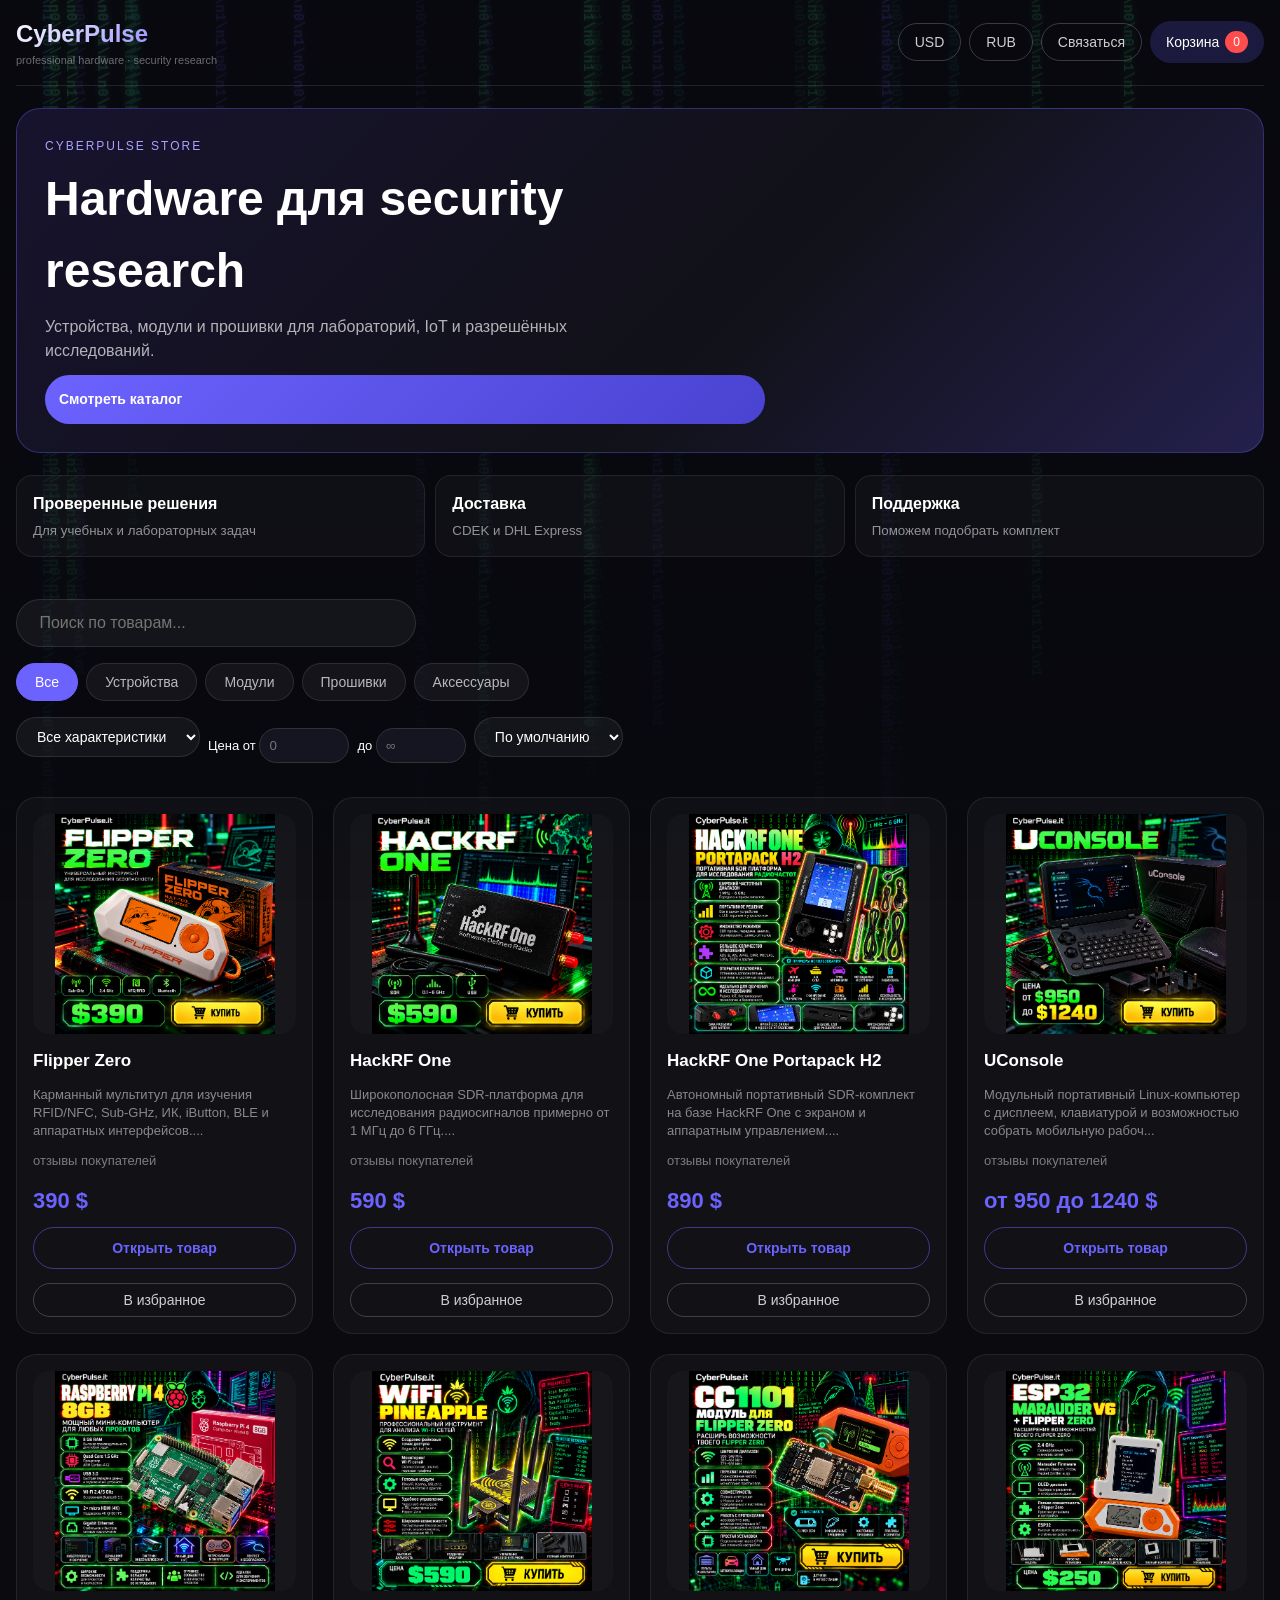
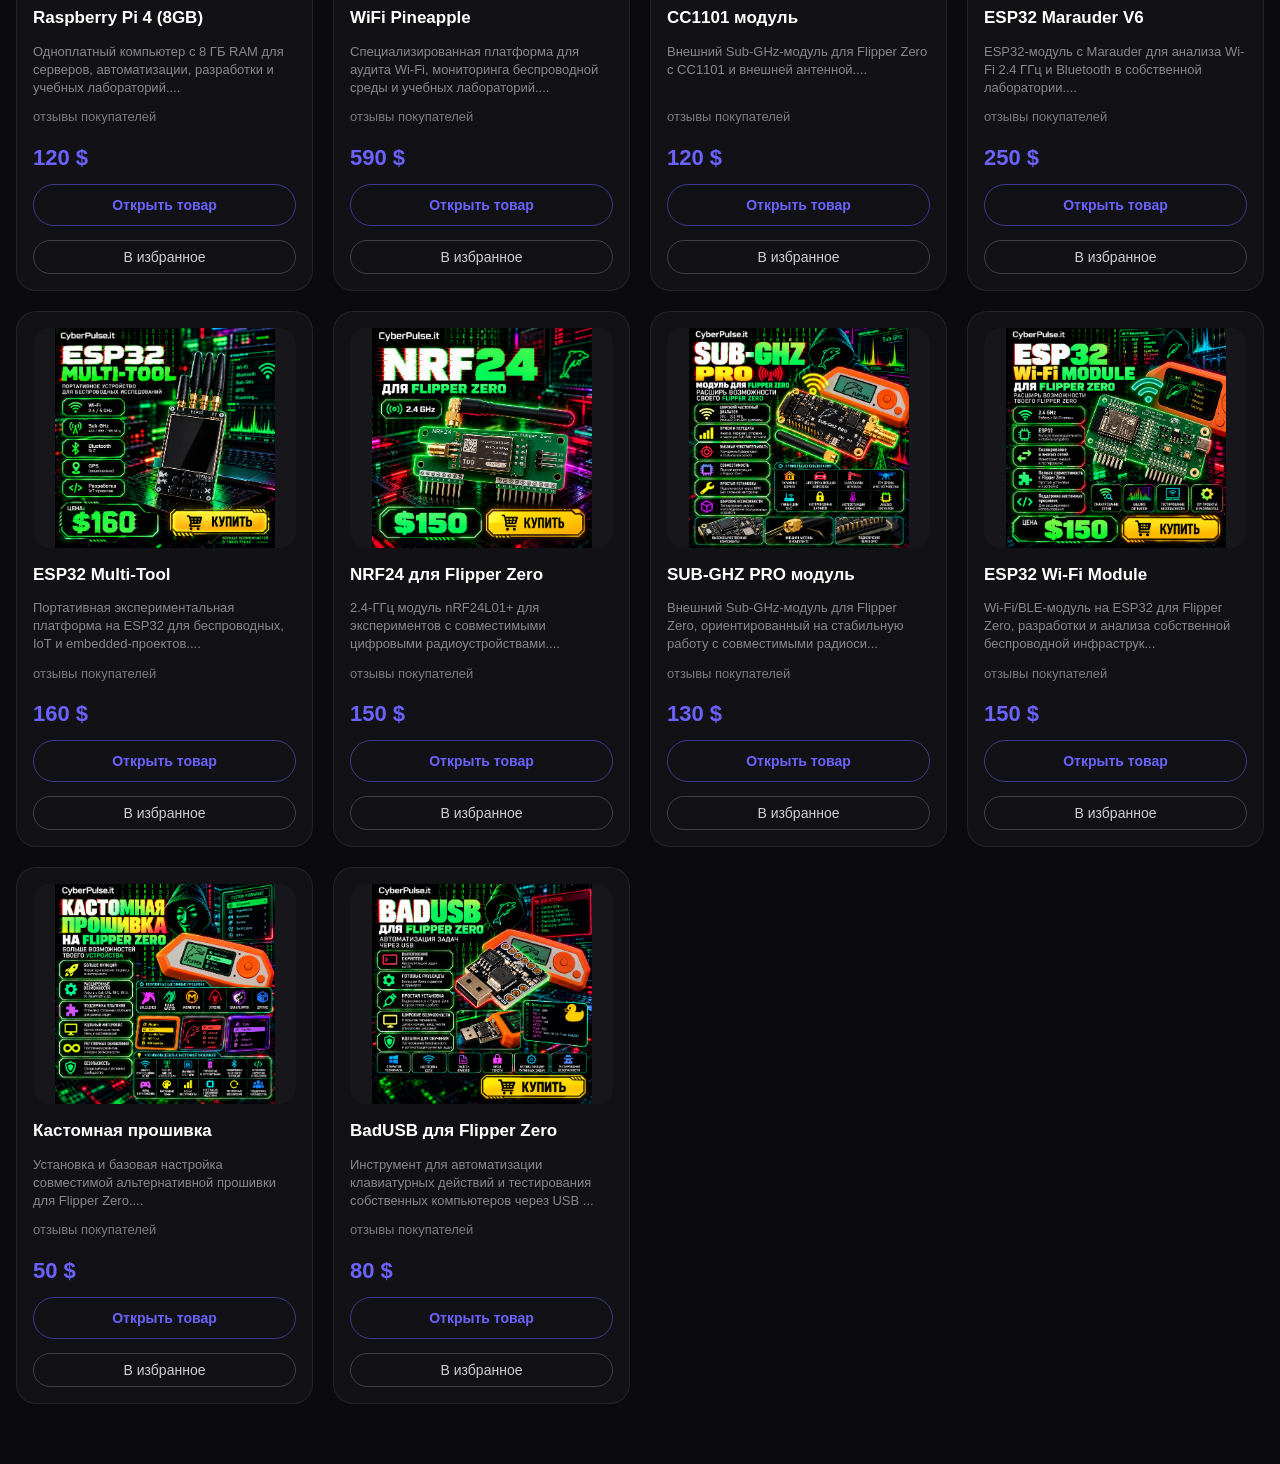
==== commit 8c4169a1: "Use server catalog as single source of truth" ====
--- a/index.html
+++ b/index.html
@@ -9,7 +9,7 @@
 </div> <div class="cart-modal" id="cartModal"> <div class="cart-header"> <span style="font-weight:600;"> Корзина</span> <button class="close-cart" id="closeCartBtn"></button> </div> <div id="cartItemsList" class="cart-items"> <div style="text-align:center; padding:40px;">Корзина пуста</div> </div> <div class="cart-footer" id="cartFooter" style="display:none;"> <div class="cart-total"> <span>Итого:</span> <span id="cartTotal">0 $</span> </div> <button class="btn-checkout" id="checkoutBtn">Оформить заказ</button> </div>
 </div> <div class="contact-modal" id="contactModal"> <h3> Свяжитесь с нами</h3> <p>По всем вопросам обращайтесь к нашему менеджеру:</p> <a href="https://t.me/TENOR870" target="_blank" rel="noopener noreferrer" class="contact-link">@TENOR870</a> <button class="close-contact" onclick="closeContactModal()">Закрыть</button>
 </div> <script> const ALL_PRODUCTS = [ { id: 1, name: "Flipper Zero", price_usd: 390, price_usd_max: null, salePrice: null, salePriceMax: null, category: "devices", img: "flipper-zero.png", desc: "Карманный мультитул для изучения RFID/NFC, Sub-GHz, ИК, iButton, BLE и аппаратных интерфейсов.", fullDesc: "Flipper Zero — компактная платформа для разработчиков, энтузиастов электроники и специалистов по информационной безопасности. Устройство объединяет работу с NFC/RFID, Sub-GHz, инфракрасными сигналами, iButton, Bluetooth LE и GPIO. Подходит для лабораторных экспериментов, автоматизации, изучения протоколов и тестирования собственных устройств и систем в рамках разрешённого доступа. Возможности можно расширять внешними модулями через GPIO.", specs: ["Sub-GHz: встроенный CC1101, поддержка нескольких региональных диапазонов", "NFC: 13.56 МГц", "125 кГц RFID", "Инфракрасный передатчик/приёмник", "iButton / 1-Wire", "Bluetooth LE и USB", "GPIO для подключения внешних модулей", "microSD для хранения данных"] }, { id: 2, name: "HackRF One", price_usd: 590, price_usd_max: null, salePrice: null, salePriceMax: null, category: "devices", img: "hackrf-one.png", desc: "Широкополосная SDR-платформа для исследования радиосигналов примерно от 1 МГц до 6 ГГц.", fullDesc: "HackRF One — программно-определяемая радиосистема (SDR) для изучения радиочастотного спектра. Она позволяет принимать или передавать радиосигналы в широком диапазоне частот и используется вместе с SDR-программами для анализа спектра, разработки и тестирования радиосистем. Хороший выбор для радиолюбителей, разработчиков и специалистов, которым нужен более глубокий контроль над RF-средой. Передачу следует выполнять только на разрешённых частотах и в соответствии с местным законодательством.", specs: ["Диапазон: примерно 1 МГц – 6 ГГц", "Полудуплексный приём или передача", "До 20 млн комплексных отсчётов/с", "8-bit ADC / DAC", "USB 2.0 High Speed", "SMA-разъём для внешней антенны", "Совместимость с популярным SDR-ПО"] }, { id: 3, name: "HackRF One Portapack H2", price_usd: 890, price_usd_max: null, salePrice: null, salePriceMax: null, category: "devices", img: "hackrf-portapack.png", desc: "Автономный портативный SDR-комплект на базе HackRF One с экраном и аппаратным управлением.", fullDesc: "HackRF One + PortaPack H2 превращает SDR-платформу в портативный комплекс, способный выполнять многие задачи без постоянного подключения к компьютеру. Экран, органы управления и поддержка microSD делают комплект удобным для наблюдения за спектром, радиолюбительских экспериментов и полевых исследований. Подходит пользователям, которым важна мобильность HackRF и быстрый доступ к SDR-инструментам.", specs: ["SDR-основа HackRF One", "Диапазон примерно 1 МГц – 6 ГГц", "Цветной LCD-дисплей", "Аппаратные органы управления", "microSD для файлов и настроек", "SMA для внешней антенны", "USB для подключения и питания"] }, { id: 4, name: "UConsole", price_usd: 950, price_usd_max: 1240, salePrice: null, salePriceMax: null, category: "devices", img: "uconsole.png", desc: "Модульный портативный Linux-компьютер с дисплеем, клавиатурой и возможностью собрать мобильную рабочую станцию.", fullDesc: "uConsole — компактный модульный компьютер формата handheld для Linux, терминала, программирования, сетевой диагностики и работы с совместимым внешним оборудованием. В зависимости от комплектации аппаратная платформа, объём памяти и дополнительные модули могут отличаться. Это удобная база для мобильной лаборатории, удалённого администрирования и учебных проектов.", specs: ["Модульная вычислительная платформа", "Встроенный дисплей и клавиатура", "Поддержка Linux-дистрибутивов", "USB и аппаратные интерфейсы", "Wi-Fi / Bluetooth зависят от конфигурации", "Комплектация и характеристики уточняются перед заказом"] }, { id: 5, name: "Raspberry Pi 4 (8GB)", price_usd: 120, price_usd_max: null, salePrice: null, salePriceMax: null, category: "devices", img: "raspberry-pi4.png", desc: "Одноплатный компьютер с 8 ГБ RAM для серверов, автоматизации, разработки и учебных лабораторий.", fullDesc: "Raspberry Pi 4 Model B с 8 ГБ оперативной памяти — универсальный одноплатный компьютер для Linux-проектов. Подходит для домашнего сервера, разработки, программирования, сетевых лабораторий, автоматизации и прототипирования. Большой объём RAM делает версию 8 ГБ удобной для многозадачной работы и более тяжёлых приложений.", specs: ["8 ГБ LPDDR4 RAM", "4-ядерный ARM Cortex-A72", "Gigabit Ethernet", "Двухдиапазонный Wi-Fi", "Bluetooth", "2 × USB 3.0 + 2 × USB 2.0", "2 × micro-HDMI", "40-pin GPIO"] }, { id: 6, name: "WiFi Pineapple", price_usd: 590, price_usd_max: null, salePrice: null, salePriceMax: null, category: "devices", img: "wifi-pineapple.png", desc: "Специализированная платформа для аудита Wi-Fi, мониторинга беспроводной среды и учебных лабораторий.", fullDesc: "WiFi Pineapple — специализированная платформа для авторизованного тестирования беспроводных сетей. Она помогает специалистам исследовать Wi-Fi-среду, проводить инвентаризацию точек доступа, наблюдать за беспроводными событиями и воспроизводить лабораторные сценарии оценки защищённости. Управление выполняется через удобный веб-интерфейс; использовать устройство следует только в собственных сетях или при наличии разрешения владельца.", specs: ["Платформа для аудита Wi-Fi", "Мониторинг беспроводной среды", "Веб-интерфейс управления", "Экосистема PineAP", "Поддержка модулей и автоматизации", "Предназначен для разрешённого тестирования"] }, { id: 7, name: "CC1101 модуль", price_usd: 120, price_usd_max: null, salePrice: null, salePriceMax: null, category: "modules", img: "cc1101.png", desc: "Внешний Sub-GHz-модуль для Flipper Zero с CC1101 и внешней антенной.", fullDesc: "CC1101 — внешний радиомодуль для Flipper Zero, предназначенный для экспериментов с совместимыми Sub-GHz-сигналами. Внешняя антенна и отдельный трансивер могут быть удобны в лабораторных исследованиях, разработке и диагностике собственных беспроводных устройств. Реальный диапазон частот и дальность зависят от платы, антенны, настроек и региональных ограничений.", specs: ["Трансивер CC1101", "Sub-GHz диапазоны зависят от конфигурации", "Внешняя антенна", "Подключение через GPIO", "Совместимость с Flipper Zero", "Для исследований разрешённых радиосистем"] }, { id: 8, name: "ESP32 Marauder V6", price_usd: 250, price_usd_max: null, salePrice: null, salePriceMax: null, category: "modules", img: "esp32-marauder.png", desc: "ESP32-модуль с Marauder для анализа Wi-Fi 2.4 ГГц и Bluetooth в собственной лаборатории.", fullDesc: "ESP32 Marauder V6 — специализированный модуль на базе ESP32 для исследования беспроводных сетей и Bluetooth. Он подходит для обучения, мониторинга радиоокружения и проведения разрешённых тестов безопасности. Может использоваться как дополнение к Flipper Zero или как отдельная экспериментальная платформа в зависимости от исполнения платы.", specs: ["Платформа ESP32", "Wi-Fi 2.4 ГГц", "Bluetooth / BLE", "Marauder firmware", "Дисплей — в зависимости от версии", "Подключение к Flipper Zero — в совместимых конфигурациях"] }, { id: 9, name: "ESP32 Multi-Tool", price_usd: 160, price_usd_max: null, salePrice: null, salePriceMax: null, category: "devices", img: "esp32-multitool.png", desc: "Портативная экспериментальная платформа на ESP32 для беспроводных, IoT и embedded-проектов.", fullDesc: "ESP32 Multi-Tool — компактное устройство для разработки и учебных экспериментов с беспроводными технологиями и микроконтроллерами. Подходит для прототипирования, диагностики IoT-устройств, изучения Wi-Fi/BLE и запуска совместимых инструментов. Точный набор радиомодулей и поддерживаемых диапазонов зависит от конкретной аппаратной ревизии устройства.", specs: ["Платформа семейства ESP32", "Wi-Fi 2.4 ГГц", "Bluetooth / BLE", "Портативный формат", "Возможность расширения — зависит от ревизии", "Для разработки и авторизованных исследований"] }, { id: 10, name: "NRF24 для Flipper Zero", price_usd: 150, price_usd_max: null, salePrice: null, salePriceMax: null, category: "modules", img: "nrf24.png", desc: "2.4-ГГц модуль nRF24L01+ для экспериментов с совместимыми цифровыми радиоустройствами.", fullDesc: "NRF24 для Flipper Zero — внешний модуль на базе nRF24L01+, который добавляет аппаратную платформу для работы с совместимыми 2.4-ГГц радиопротоколами. Подходит для разработки, исследования собственных IoT-устройств и учебных лабораторий. Возможности зависят от установленного ПО, конкретной платы и используемой антенны.", specs: ["nRF24L01+", "Диапазон 2.4 ГГц", "Подключение через GPIO", "Внешняя антенна — в соответствующей версии", "Совместимость с Flipper Zero", "Для разработки и лабораторных исследований"] }, { id: 11, name: "SUB-GHZ PRO модуль", price_usd: 130, price_usd_max: null, salePrice: null, salePriceMax: null, category: "modules", img: "subghz-pro.png", desc: "Внешний Sub-GHz-модуль для Flipper Zero, ориентированный на стабильную работу с совместимыми радиосистемами.", fullDesc: "SUB-GHZ PRO — внешний радиомодуль для расширения экспериментальных возможностей Flipper Zero в Sub-GHz-диапазоне. Он предназначен для лабораторного анализа, разработки и диагностики совместимых устройств. Характеристики дальности и доступных частот зависят от используемого трансивера, антенны, прошивки и требований законодательства конкретного региона.", specs: ["Sub-GHz радиомодуль", "Приём и передача в поддерживаемых диапазонах", "Внешняя антенна", "GPIO-подключение", "Совместимость с Flipper Zero", "Работа только в разрешённых диапазонах"] }, { id: 12, name: "ESP32 Wi-Fi Module", price_usd: 150, price_usd_max: null, salePrice: null, salePriceMax: null, category: "modules", img: "esp32-wifi.png", desc: "Wi-Fi/BLE-модуль на ESP32 для Flipper Zero, разработки и анализа собственной беспроводной инфраструктуры.", fullDesc: "ESP32 Wi-Fi Module добавляет Flipper Zero отдельную ESP32-платформу для Wi-Fi/BLE-проектов. Модуль подходит для программирования, мониторинга беспроводной среды, тестовых стендов и экспериментов с совместимыми прошивками. Это практичное расширение для пользователей, которым нужны возможности ESP32 рядом с Flipper Zero.", specs: ["ESP32", "Wi-Fi 2.4 ГГц", "Bluetooth / BLE — зависит от чипа и прошивки", "GPIO-подключение", "Поддержка совместимых ESP32-прошивок", "Для разработки и разрешённого тестирования"] }, { id: 13, name: "Кастомная прошивка", price_usd: 50, price_usd_max: null, salePrice: null, salePriceMax: null, category: "firmware", img: "custom-firmware.png", desc: "Установка и базовая настройка совместимой альтернативной прошивки для Flipper Zero.", fullDesc: "Услуга установки кастомной прошивки для Flipper Zero включает подготовку устройства, установку выбранной совместимой сборки и базовую проверку работоспособности. Конкретная прошивка подбирается по задачам пользователя и текущей совместимости. Сторонние прошивки являются независимыми проектами и могут отличаться по функциям, стабильности и частоте обновлений.", specs: ["Установка совместимой прошивки", "Базовая настройка", "Проверка запуска устройства", "Выбор сборки по совместимости", "Сохранение официальной возможности перепрошивки", "Стороннее ПО не является продуктом Flipper Devices"] }, { id: 14, name: "BadUSB для Flipper Zero", price_usd: 80, price_usd_max: null, salePrice: null, salePriceMax: null, category: "accessories", img: "badusb.png", desc: "Инструмент для автоматизации клавиатурных действий и тестирования собственных компьютеров через USB HID.", fullDesc: "BadUSB используется для автоматизации последовательностей клавиатурного ввода через стандартный USB HID-интерфейс. Он подходит для собственных тестовых стендов, демонстрации рисков доверия к USB-устройствам, автоматизации повторяющихся действий и обучения основам физической безопасности рабочих станций. Запускать сценарии следует только на своих устройствах или с явного разрешения владельца.", specs: ["USB HID", "Автоматизация последовательностей ввода", "Поддержка сценариев", "Учебные демонстрации безопасности", "Тестирование собственных устройств", "Использование только с разрешением владельца"] } ]; let products = []; let currentCategory = "all"; let searchQuery = ""; let currentCurrency = 'USD'; let rubRate = 92; let sortType = "default"; let cart = []; try { const parsed = JSON.parse(localStorage.getItem('cart') || '[]'); cart = Array.isArray(parsed) ? parsed : []; } catch (_) { cart = []; } const categories = [ { id: "all", name: " Все" }, { id: "devices", name: " Устройства" }, { id: "modules", name: " Модули" }, { id: "firmware", name: " Прошивки" }, { id: "accessories", name: " Аксессуары" } ]; function loadProductsFromStorage() { products = JSON.parse(JSON.stringify(ALL_PRODUCTS)); try { const custom = JSON.parse(localStorage.getItem("adminProducts") || "[]"); if (Array.isArray(custom)) products = products.concat(custom); } catch (_) {} console.log(' Загружено товаров:', products.length); renderCategories(); renderCatalog(); } function escapeHtml(text) { if (!text) return ''; const div = document.createElement('div'); div.textContent = text; return div.innerHTML; } const catalogDiv = document.getElementById('catalog'); const categoriesDiv = document.getElementById('categories'); const searchInput = document.getElementById('searchInput'); const cartCountSpan = document.getElementById('cartCount'); const cartIcon = document.getElementById('cartIcon'); const cartModal = document.getElementById('cartModal'); const overlay = document.getElementById('overlay'); const closeCartBtn = document.getElementById('closeCartBtn'); const contactBtn = document.getElementById('contactBtn'); const contactModal = document.getElementById('contactModal'); function updateCartCount() { const count = cart.reduce((sum, item) => sum + item.quantity, 0); cartCountSpan.innerText = count; localStorage.setItem('cart', JSON.stringify(cart)); } window.addToCart = function(id) { fetch('https://cyberpulse-api-production.up.railway.app/api/analytics/events',{method:'POST',headers:{'Content-Type':'application/json'},body:JSON.stringify({event_name:'add_to_cart',product_id:id})}).catch(()=>{}); const existing = cart.find(item => item.id === id); if(existing) existing.quantity++; else cart.push({ id: id, quantity: 1 }); updateCartCount(); renderCatalog(); renderCartModal(); showToast(" Добавлено", "#4ADE80"); }; window.openProduct = function(id) { fetch('https://cyberpulse-api-production.up.railway.app/api/analytics/events',{method:'POST',headers:{'Content-Type':'application/json'},body:JSON.stringify({event_name:'product_click',product_id:id})}).catch(()=>{}); const product = products.find(p => p.id === id); if(product) { const key = 'cyberpulse-clicks'; const clicks = JSON.parse(localStorage.getItem(key) || '{}'); clicks[id] = Number(clicks[id] || 0) + 1; localStorage.setItem(key, JSON.stringify(clicks)); try { localStorage.setItem('currentProduct', JSON.stringify(product)); localStorage.setItem('checkoutProducts', JSON.stringify(products.map(item => { const copy = { ...item }; delete copy.img; return copy; }))); } catch (_) { localStorage.removeItem('checkoutProducts'); localStorage.setItem('currentProduct', JSON.stringify({ ...product, img: '' })); } window.location.href = 'product.html'; } }; window.removeFromCart = function(id) { cart = cart.filter(item => item.id !== id); updateCartCount(); renderCartModal(); renderCatalog(); showToast(" Удалено", "#F87171"); }; window.changeQuantity = function(id, delta) { const item = cart.find(i => i.id === id); if(item) { item.quantity += delta; if(item.quantity <= 0) cart = cart.filter(i => i.id !== id); updateCartCount(); renderCartModal(); renderCatalog(); } }; async function fetchRubRate() { try { const res = await fetch('https://api.exchangerate-api.com/v4/latest/USD'); const data = await res.json(); rubRate = data.rates.RUB || 92; } catch(e) { rubRate = 92; } renderCatalog(); } function getPrice(product) { const baseMin = product.salePrice ? product.salePrice : product.price_usd; const baseMax = product.salePriceMax ? product.salePriceMax : (product.price_usd_max || null); if(currentCurrency === 'USD') { return { val: baseMin, valMax: baseMax, sym: '$', oldVal: (product.salePrice || product.salePriceMax) ? product.price_usd : null, oldValMax: (product.salePrice || product.salePriceMax) ? (product.price_usd_max || null) : null }; } return { val: Math.round(baseMin * rubRate), valMax: baseMax ? Math.round(baseMax * rubRate) : null, sym: '₽', oldVal: (product.salePrice || product.salePriceMax) ? Math.round(product.price_usd * rubRate) : null, oldValMax: (product.salePrice || product.salePriceMax) && product.price_usd_max ? Math.round(product.price_usd_max * rubRate) : null }; } function formatPrice(price) { if (price.valMax) return `от ${price.val} до ${price.valMax} ${price.sym}`; return `${price.val} ${price.sym}`; } function formatOldPrice(price) { if (!price.oldVal) return ''; if (price.oldValMax) return `от ${price.oldVal} до ${price.oldValMax} ${price.sym}`; return `${price.oldVal} ${price.sym}`; } function getTotalUSD() { return cart.reduce((sum, item) => { const product = products.find(p => p.id === item.id); const price = product ? (product.salePrice || product.price_usd) : 0; return sum + (price * item.quantity); }, 0); } function getFilteredProducts() { let filtered = products; if(currentCategory !== 'all') filtered = filtered.filter(p => p.category === currentCategory); if(searchQuery) { const q = searchQuery.toLowerCase(); filtered = filtered.filter(p => p.name.toLowerCase().includes(q) || (p.desc || '').toLowerCase().includes(q)); } const spec = document.getElementById('specFilter')?.value || ''; if (spec) filtered = filtered.filter(p => (p.specs || []).some(s => s.toLowerCase().includes(spec.toLowerCase())) || (p.desc || '').toLowerCase().includes(spec.toLowerCase())); const minRaw = document.getElementById('minPrice')?.value?.trim() || ''; const maxRaw = document.getElementById('maxPrice')?.value?.trim() || ''; const min = minRaw === '' ? 0 : Number(minRaw); const max = maxRaw === '' ? Infinity : Number(maxRaw); filtered = filtered.filter(p => { const price = Number(p.salePrice || p.price_usd || 0); return price >= min && price <= max; }); if(sortType === 'price_asc') filtered.sort((a,b) => (a.salePrice || a.price_usd) - (b.salePrice || b.price_usd)); if(sortType === 'price_desc') filtered.sort((a,b) => (b.salePrice || b.price_usd) - (a.salePrice || a.price_usd)); return filtered; } function renderCatalog() { if(!products || products.length === 0) { catalogDiv.innerHTML = '<div style="text-align:center; padding:60px;"> Загрузка...</div>'; return; } const filtered = getFilteredProducts(); if(filtered.length === 0) { catalogDiv.innerHTML = '<div style="text-align:center; padding:60px;"> Ничего не найдено</div>'; return; } catalogDiv.innerHTML = filtered.map(p => { const price = getPrice(p); const inCart = cart.find(i => i.id === p.id); const hasSale = (p.salePrice && p.salePrice < p.price_usd) || (p.salePriceMax && p.salePriceMax < p.price_usd_max); const oldPriceText = formatOldPrice(price); return ` <div class="product-card"> <div class="product-img" onclick="openProduct(${p.id})"> <img src="${escapeHtml(p.img)}" alt="${escapeHtml(p.name)}" loading="lazy" decoding="async" onerror="this.style.display='none'; this.parentElement.innerHTML='<span class=\\'fallback\\'></span>';"> </div> <div class="product-title" onclick="openProduct(${p.id})">${escapeHtml(p.name)}</div> <div class="product-desc">${escapeHtml((p.desc || '').substring(0, 100))}...</div> <div class="product-rating" style="color:#ffd166;font-size:13px;margin:4px 0"> <span style="color:rgba(255,255,255,.45)">отзывы покупателей</span></div><div class="product-price"> ${formatPrice(price)} ${oldPriceText ? `<span class="old-price">${oldPriceText}</span>` : ''} ${hasSale ? `<span class="sale-badge"></span>` : ''} </div> <button class="btn-details" onclick="openProduct(${p.id})">Открыть товар</button><div style="display:flex;gap:6px;margin-top:6px"><button class="btn-outline" style="flex:1;padding:8px" onclick="toggleFavorite(${p.id})">В избранное</button></div> </div> `; }).join(''); } function renderCartModal() { const container = document.getElementById('cartItemsList'); const footer = document.getElementById('cartFooter'); if(cart.length === 0) { container.innerHTML = '<div style="text-align:center; padding:40px;"> Корзина пуста</div>'; footer.style.display = 'none'; return; } footer.style.display = 'block'; let totalUSD = 0; container.innerHTML = cart.map(item => { const product = products.find(p => p.id === item.id); if(!product) return ''; const price = getPrice(product); totalUSD += (product.salePrice || product.price_usd) * item.quantity; const itemTotal = getPrice({ price_usd: (product.salePrice || product.price_usd), price_usd_max: null }); return ` <div class="cart-item"> <div class="cart-item-img"></div> <div class="cart-item-info"> <div class="cart-item-name">${escapeHtml(product.name)}</div> <div class="cart-item-price">${price.val} ${price.sym}</div> </div> <div class="cart-item-controls"> <button class="cart-qty-btn" onclick="changeQuantity(${item.id}, -1)">−</button> <span style="min-width:24px;text-align:center;font-size:13px;">${item.quantity}</span> <button class="cart-qty-btn" onclick="changeQuantity(${item.id}, 1)">+</button> <button class="cart-qty-btn" onclick="removeFromCart(${item.id})" style="background:#FF4D4D20;"></button> </div> <div style="min-width:60px;text-align:right;color:#6C63FF;font-size:13px;">${itemTotal.val * item.quantity} ${itemTotal.sym}</div> </div> `; }).join(''); const total = getPrice({ price_usd: totalUSD, price_usd_max: null }); document.getElementById('cartTotal').innerHTML = `${total.val} ${total.sym}`; } function openCartModal() { renderCartModal(); cartModal.classList.add('show'); overlay.classList.add('show'); document.body.style.overflow = 'hidden'; } function closeCartModal() { cartModal.classList.remove('show'); overlay.classList.remove('show'); document.body.style.overflow = ''; } function openContactModal() { contactModal.classList.add('show'); overlay.classList.add('show'); } function closeContactModal() { contactModal.classList.remove('show'); overlay.classList.remove('show'); } if (cartIcon) cartIcon.onclick = () => openCartModal(); if (closeCartBtn) closeCartBtn.onclick = () => closeCartModal(); if (overlay) overlay.onclick = () => { closeCartModal(); closeContactModal(); }; if (contactBtn) contactBtn.onclick = () => openContactModal(); window.closeContactModal = closeContactModal; document.getElementById('checkoutBtn').onclick = function() { if (cart.length === 0) { showToast("Корзина пуста", "#F87171"); return; } localStorage.setItem('checkoutCart', JSON.stringify(cart)); localStorage.setItem('checkoutProducts', JSON.stringify(products)); localStorage.setItem('checkoutCurrency', currentCurrency); localStorage.setItem('checkoutTotal', JSON.stringify(getTotalUSD())); window.location.href = 'checkout.html'; }; function renderCategories() { categoriesDiv.innerHTML = categories.map(cat => ` <button class="category-btn ${currentCategory === cat.id ? 'active' : ''}" data-cat="${cat.id}"> ${cat.name} </button> `).join(''); document.querySelectorAll('.category-btn').forEach(btn => { btn.onclick = () => { currentCategory = btn.dataset.cat; renderCategories(); renderCatalog(); }; }); } function showToast(msg, color) { const toast = document.createElement('div'); toast.className = 'toast'; toast.style.borderLeftColor = color; toast.textContent = String(msg); document.body.appendChild(toast); setTimeout(() => toast.remove(), 2500); } if (searchInput) searchInput.oninput = () => { searchQuery = searchInput.value; renderCatalog(); }; document.getElementById('sortSelect').onchange = (e) => { sortType = e.target.value; renderCatalog(); }; ['minPrice','maxPrice'].forEach(id => document.getElementById(id).addEventListener('input', renderCatalog)); document.getElementById('specFilter').addEventListener('change', renderCatalog); document.getElementById('usdBtn').onclick = () => { currentCurrency = 'USD'; renderCatalog(); renderCartModal(); }; document.getElementById('rubBtn').onclick = () => { currentCurrency = 'RUB'; renderCatalog(); renderCartModal(); }; loadProductsFromStorage(); const RU_DESCRIPTIONS={'Flipper Zero':'Компактное многофункциональное устройство для учебных лабораторий и разрешённых исследований. Поддерживает NFC, RFID, Sub-GHz, инфракрасные сигналы, iButton, Bluetooth LE и GPIO.','HackRF One':'Широкополосная SDR-платформа для анализа радиосигналов, радиолюбительских проектов и лабораторных исследований. Передача выполняется только на разрешённых частотах.','WiFi Pineapple':'Платформа для обучения безопасности Wi‑Fi и проверки собственных сетей. Подходит для анализа конфигурации и защитных настроек в своей лаборатории.','ESP32 Marauder':'Учебная платформа на базе ESP32 для диагностики Wi‑Fi и Bluetooth, разработки IoT-проектов и работы с собственным оборудованием.','Raspberry Pi':'Одноплатный компьютер для Linux-лабораторий, серверов, IoT-проектов, автоматизации и программирования.','Custom Firmware':'Настройка программного обеспечения устройства под разрешённые учебные и лабораторные задачи с проверкой совместимости.'}; function ruDesc(name,fallback){const key=Object.keys(RU_DESCRIPTIONS).find(x=>String(name||'').toLowerCase().includes(x.toLowerCase()));return key?RU_DESCRIPTIONS[key]:(String(fallback||'').length>90?fallback:'Подробное описание товара на русском языке: назначение, возможности, совместимость и рекомендации по использованию.');}
- async function syncAdminProducts() { try { const response = await fetch('https://cyberpulse-api-production.up.railway.app/api/products'); if (!response.ok) return; const payload = await response.json(); const remote = Array.isArray(payload) ? payload : (payload.products || payload.data || []); if (!remote.length) return; const remoteProducts = remote.map(p => ({ ...p, id: Number(p.id), price_usd: Number(p.price_usd ?? p.price ?? 0), salePrice: null, salePriceMax: null, img: p.image_url || p.img || '', desc: p.description || p.desc || '', fullDesc: p.description || p.fullDesc || '', specs: Array.isArray(p.specs) ? p.specs : [] })); const localProducts = products.slice(); products = localProducts.map(local => { const server = remoteProducts.find(remoteItem => String(remoteItem.name).toLowerCase() === String(local.name).toLowerCase()); return server ? { ...local, ...server, id: local.id } : local; }); remoteProducts.filter(remoteItem => !products.some(local => String(local.name).toLowerCase() === String(remoteItem.name).toLowerCase())).forEach(remoteItem => products.push(remoteItem)); renderCategories(); renderCatalog();renderCatalog(); } catch (error) { console.warn('Не удалось синхронизировать товары с API', error); } } syncAdminProducts(); fetchRubRate(); updateCartCount();
+ async function syncAdminProducts() { try { const response = await fetch('https://cyberpulse-api-production.up.railway.app/api/products'); if (!response.ok) return; const payload = await response.json(); const remote = Array.isArray(payload) ? payload : (payload.products || payload.data || []); if (!remote.length) return; const remoteProducts = remote.map(p => ({ ...p, id: Number(p.id), price_usd: Number(p.price_usd ?? p.price ?? 0), salePrice: null, salePriceMax: null, img: p.image_url || p.img || '', desc: p.description || p.desc || '', fullDesc: p.description || p.fullDesc || '', specs: Array.isArray(p.specs) ? p.specs : [] })); products = remoteProducts; renderCategories(); renderCatalog(); } catch (error) { console.warn('Не удалось синхронизировать товары с API', error); } } syncAdminProducts(); fetchRubRate(); updateCartCount();
 </script>
 <script>(function(){const k="cyberpulse-analytics";const d=JSON.parse(localStorage.getItem(k)||"{}");d.visits=(d.visits||0)+1;d.lastVisit=new Date().toISOString();localStorage.setItem(k,JSON.stringify(d));})();</script><div class="binary-rain" aria-hidden="true"></div><script>(function(){const root=document.querySelector('.binary-rain');if(!root)return;const count=window.innerWidth<600?14:28;for(let i=0;i<count;i++){const el=document.createElement('span');el.className='binary-column';el.textContent=Array.from({length:Math.floor(18+Math.random()*34)},()=>Math.random()>.5?'1':'0').join('\\n');el.style.left=(Math.random()*100)+'%';el.style.animationDuration=(13+Math.random()*19)+'s';el.style.animationDelay=(-Math.random()*22)+'s';el.style.opacity=(.25+Math.random()*.65).toFixed(2);root.appendChild(el)}})();</script><script>
 const cpFav=()=>{try{return JSON.parse(localStorage.getItem('cp_favorites')||'[]')}catch{return[]}};
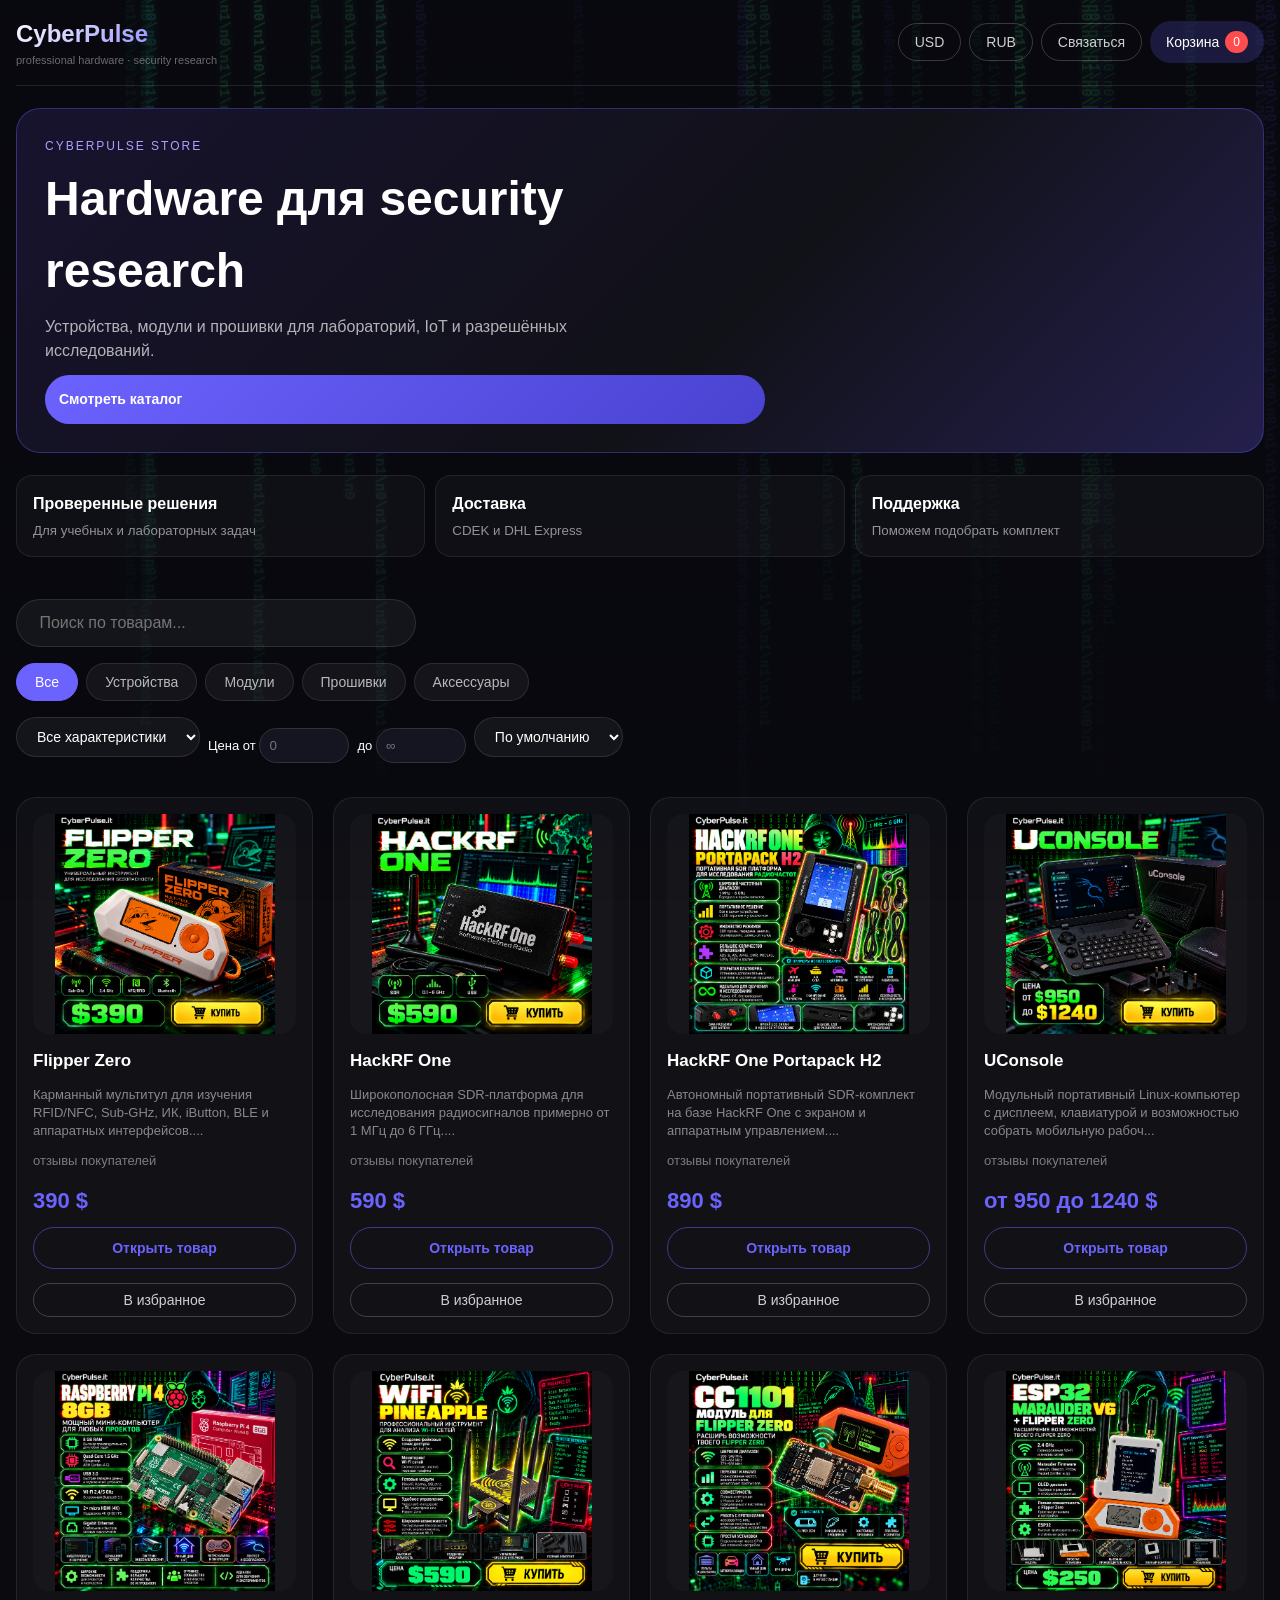
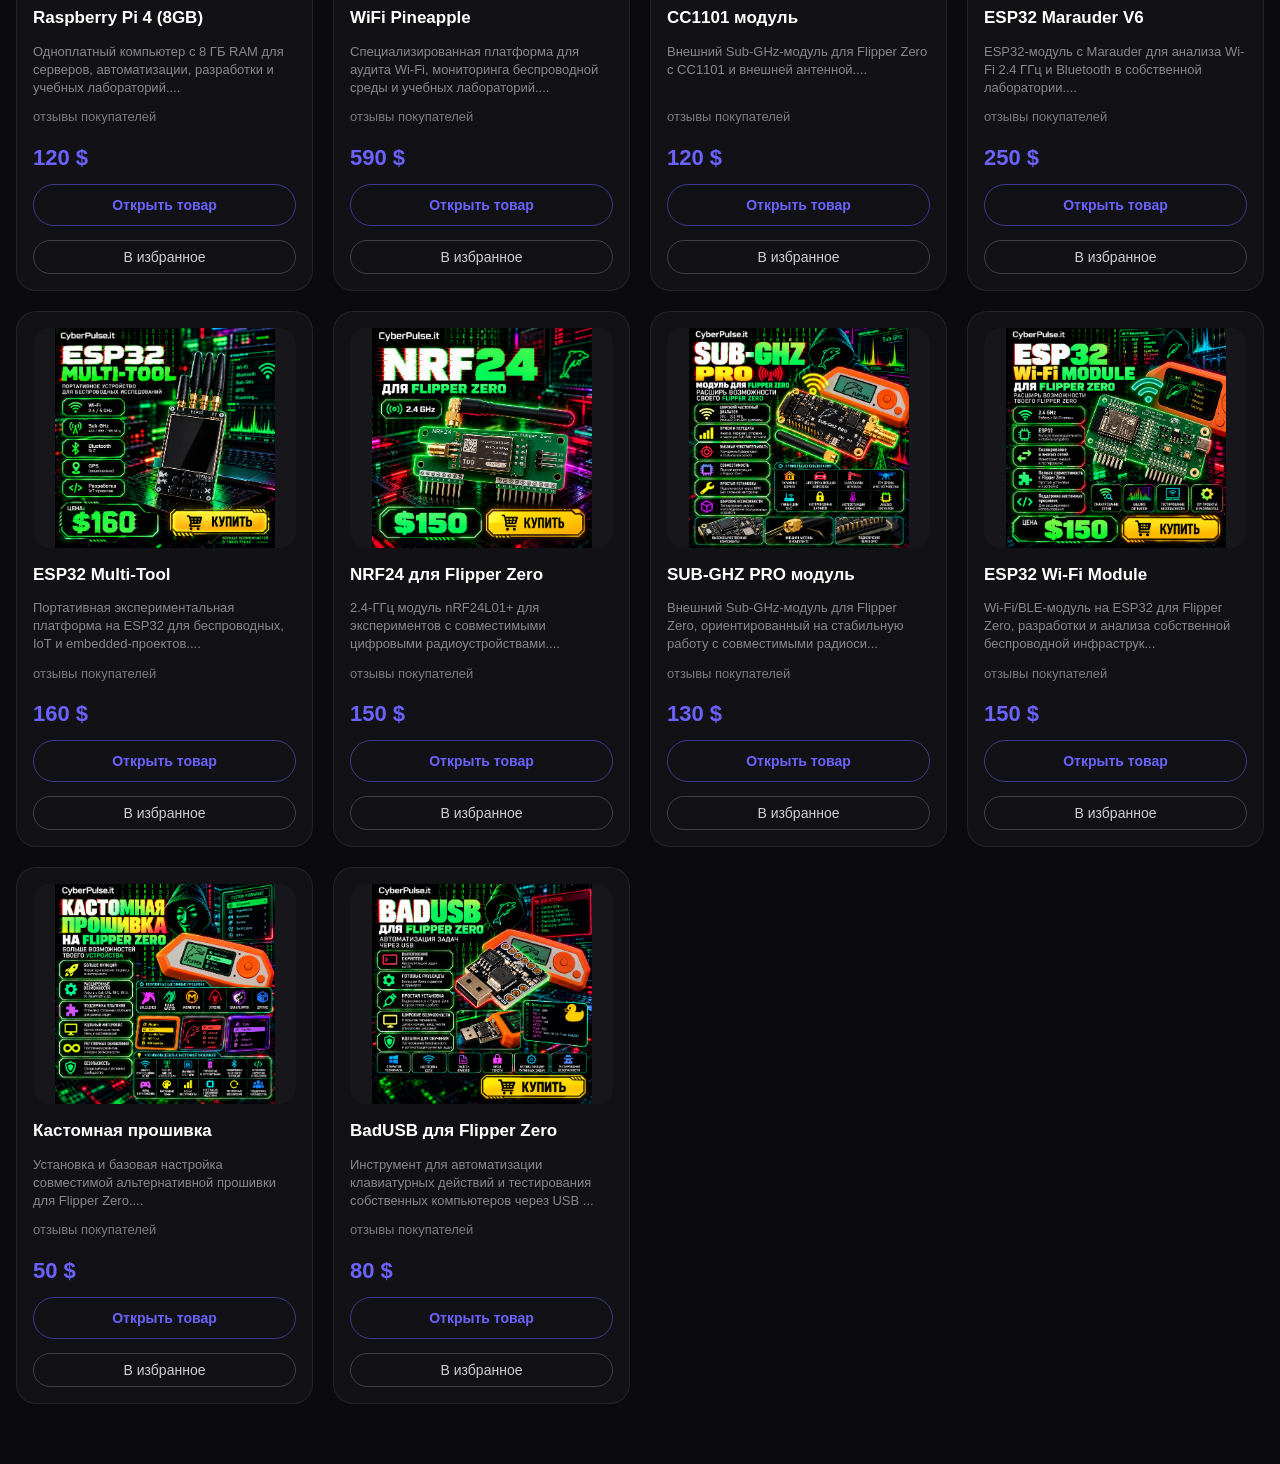
==== commit e974e053: "Filter removed products and normalize catalog prices" ====
--- a/index.html
+++ b/index.html
@@ -9,7 +9,7 @@
 </div> <div class="cart-modal" id="cartModal"> <div class="cart-header"> <span style="font-weight:600;"> Корзина</span> <button class="close-cart" id="closeCartBtn"></button> </div> <div id="cartItemsList" class="cart-items"> <div style="text-align:center; padding:40px;">Корзина пуста</div> </div> <div class="cart-footer" id="cartFooter" style="display:none;"> <div class="cart-total"> <span>Итого:</span> <span id="cartTotal">0 $</span> </div> <button class="btn-checkout" id="checkoutBtn">Оформить заказ</button> </div>
 </div> <div class="contact-modal" id="contactModal"> <h3> Свяжитесь с нами</h3> <p>По всем вопросам обращайтесь к нашему менеджеру:</p> <a href="https://t.me/TENOR870" target="_blank" rel="noopener noreferrer" class="contact-link">@TENOR870</a> <button class="close-contact" onclick="closeContactModal()">Закрыть</button>
 </div> <script> const ALL_PRODUCTS = [ { id: 1, name: "Flipper Zero", price_usd: 390, price_usd_max: null, salePrice: null, salePriceMax: null, category: "devices", img: "flipper-zero.png", desc: "Карманный мультитул для изучения RFID/NFC, Sub-GHz, ИК, iButton, BLE и аппаратных интерфейсов.", fullDesc: "Flipper Zero — компактная платформа для разработчиков, энтузиастов электроники и специалистов по информационной безопасности. Устройство объединяет работу с NFC/RFID, Sub-GHz, инфракрасными сигналами, iButton, Bluetooth LE и GPIO. Подходит для лабораторных экспериментов, автоматизации, изучения протоколов и тестирования собственных устройств и систем в рамках разрешённого доступа. Возможности можно расширять внешними модулями через GPIO.", specs: ["Sub-GHz: встроенный CC1101, поддержка нескольких региональных диапазонов", "NFC: 13.56 МГц", "125 кГц RFID", "Инфракрасный передатчик/приёмник", "iButton / 1-Wire", "Bluetooth LE и USB", "GPIO для подключения внешних модулей", "microSD для хранения данных"] }, { id: 2, name: "HackRF One", price_usd: 590, price_usd_max: null, salePrice: null, salePriceMax: null, category: "devices", img: "hackrf-one.png", desc: "Широкополосная SDR-платформа для исследования радиосигналов примерно от 1 МГц до 6 ГГц.", fullDesc: "HackRF One — программно-определяемая радиосистема (SDR) для изучения радиочастотного спектра. Она позволяет принимать или передавать радиосигналы в широком диапазоне частот и используется вместе с SDR-программами для анализа спектра, разработки и тестирования радиосистем. Хороший выбор для радиолюбителей, разработчиков и специалистов, которым нужен более глубокий контроль над RF-средой. Передачу следует выполнять только на разрешённых частотах и в соответствии с местным законодательством.", specs: ["Диапазон: примерно 1 МГц – 6 ГГц", "Полудуплексный приём или передача", "До 20 млн комплексных отсчётов/с", "8-bit ADC / DAC", "USB 2.0 High Speed", "SMA-разъём для внешней антенны", "Совместимость с популярным SDR-ПО"] }, { id: 3, name: "HackRF One Portapack H2", price_usd: 890, price_usd_max: null, salePrice: null, salePriceMax: null, category: "devices", img: "hackrf-portapack.png", desc: "Автономный портативный SDR-комплект на базе HackRF One с экраном и аппаратным управлением.", fullDesc: "HackRF One + PortaPack H2 превращает SDR-платформу в портативный комплекс, способный выполнять многие задачи без постоянного подключения к компьютеру. Экран, органы управления и поддержка microSD делают комплект удобным для наблюдения за спектром, радиолюбительских экспериментов и полевых исследований. Подходит пользователям, которым важна мобильность HackRF и быстрый доступ к SDR-инструментам.", specs: ["SDR-основа HackRF One", "Диапазон примерно 1 МГц – 6 ГГц", "Цветной LCD-дисплей", "Аппаратные органы управления", "microSD для файлов и настроек", "SMA для внешней антенны", "USB для подключения и питания"] }, { id: 4, name: "UConsole", price_usd: 950, price_usd_max: 1240, salePrice: null, salePriceMax: null, category: "devices", img: "uconsole.png", desc: "Модульный портативный Linux-компьютер с дисплеем, клавиатурой и возможностью собрать мобильную рабочую станцию.", fullDesc: "uConsole — компактный модульный компьютер формата handheld для Linux, терминала, программирования, сетевой диагностики и работы с совместимым внешним оборудованием. В зависимости от комплектации аппаратная платформа, объём памяти и дополнительные модули могут отличаться. Это удобная база для мобильной лаборатории, удалённого администрирования и учебных проектов.", specs: ["Модульная вычислительная платформа", "Встроенный дисплей и клавиатура", "Поддержка Linux-дистрибутивов", "USB и аппаратные интерфейсы", "Wi-Fi / Bluetooth зависят от конфигурации", "Комплектация и характеристики уточняются перед заказом"] }, { id: 5, name: "Raspberry Pi 4 (8GB)", price_usd: 120, price_usd_max: null, salePrice: null, salePriceMax: null, category: "devices", img: "raspberry-pi4.png", desc: "Одноплатный компьютер с 8 ГБ RAM для серверов, автоматизации, разработки и учебных лабораторий.", fullDesc: "Raspberry Pi 4 Model B с 8 ГБ оперативной памяти — универсальный одноплатный компьютер для Linux-проектов. Подходит для домашнего сервера, разработки, программирования, сетевых лабораторий, автоматизации и прототипирования. Большой объём RAM делает версию 8 ГБ удобной для многозадачной работы и более тяжёлых приложений.", specs: ["8 ГБ LPDDR4 RAM", "4-ядерный ARM Cortex-A72", "Gigabit Ethernet", "Двухдиапазонный Wi-Fi", "Bluetooth", "2 × USB 3.0 + 2 × USB 2.0", "2 × micro-HDMI", "40-pin GPIO"] }, { id: 6, name: "WiFi Pineapple", price_usd: 590, price_usd_max: null, salePrice: null, salePriceMax: null, category: "devices", img: "wifi-pineapple.png", desc: "Специализированная платформа для аудита Wi-Fi, мониторинга беспроводной среды и учебных лабораторий.", fullDesc: "WiFi Pineapple — специализированная платформа для авторизованного тестирования беспроводных сетей. Она помогает специалистам исследовать Wi-Fi-среду, проводить инвентаризацию точек доступа, наблюдать за беспроводными событиями и воспроизводить лабораторные сценарии оценки защищённости. Управление выполняется через удобный веб-интерфейс; использовать устройство следует только в собственных сетях или при наличии разрешения владельца.", specs: ["Платформа для аудита Wi-Fi", "Мониторинг беспроводной среды", "Веб-интерфейс управления", "Экосистема PineAP", "Поддержка модулей и автоматизации", "Предназначен для разрешённого тестирования"] }, { id: 7, name: "CC1101 модуль", price_usd: 120, price_usd_max: null, salePrice: null, salePriceMax: null, category: "modules", img: "cc1101.png", desc: "Внешний Sub-GHz-модуль для Flipper Zero с CC1101 и внешней антенной.", fullDesc: "CC1101 — внешний радиомодуль для Flipper Zero, предназначенный для экспериментов с совместимыми Sub-GHz-сигналами. Внешняя антенна и отдельный трансивер могут быть удобны в лабораторных исследованиях, разработке и диагностике собственных беспроводных устройств. Реальный диапазон частот и дальность зависят от платы, антенны, настроек и региональных ограничений.", specs: ["Трансивер CC1101", "Sub-GHz диапазоны зависят от конфигурации", "Внешняя антенна", "Подключение через GPIO", "Совместимость с Flipper Zero", "Для исследований разрешённых радиосистем"] }, { id: 8, name: "ESP32 Marauder V6", price_usd: 250, price_usd_max: null, salePrice: null, salePriceMax: null, category: "modules", img: "esp32-marauder.png", desc: "ESP32-модуль с Marauder для анализа Wi-Fi 2.4 ГГц и Bluetooth в собственной лаборатории.", fullDesc: "ESP32 Marauder V6 — специализированный модуль на базе ESP32 для исследования беспроводных сетей и Bluetooth. Он подходит для обучения, мониторинга радиоокружения и проведения разрешённых тестов безопасности. Может использоваться как дополнение к Flipper Zero или как отдельная экспериментальная платформа в зависимости от исполнения платы.", specs: ["Платформа ESP32", "Wi-Fi 2.4 ГГц", "Bluetooth / BLE", "Marauder firmware", "Дисплей — в зависимости от версии", "Подключение к Flipper Zero — в совместимых конфигурациях"] }, { id: 9, name: "ESP32 Multi-Tool", price_usd: 160, price_usd_max: null, salePrice: null, salePriceMax: null, category: "devices", img: "esp32-multitool.png", desc: "Портативная экспериментальная платформа на ESP32 для беспроводных, IoT и embedded-проектов.", fullDesc: "ESP32 Multi-Tool — компактное устройство для разработки и учебных экспериментов с беспроводными технологиями и микроконтроллерами. Подходит для прототипирования, диагностики IoT-устройств, изучения Wi-Fi/BLE и запуска совместимых инструментов. Точный набор радиомодулей и поддерживаемых диапазонов зависит от конкретной аппаратной ревизии устройства.", specs: ["Платформа семейства ESP32", "Wi-Fi 2.4 ГГц", "Bluetooth / BLE", "Портативный формат", "Возможность расширения — зависит от ревизии", "Для разработки и авторизованных исследований"] }, { id: 10, name: "NRF24 для Flipper Zero", price_usd: 150, price_usd_max: null, salePrice: null, salePriceMax: null, category: "modules", img: "nrf24.png", desc: "2.4-ГГц модуль nRF24L01+ для экспериментов с совместимыми цифровыми радиоустройствами.", fullDesc: "NRF24 для Flipper Zero — внешний модуль на базе nRF24L01+, который добавляет аппаратную платформу для работы с совместимыми 2.4-ГГц радиопротоколами. Подходит для разработки, исследования собственных IoT-устройств и учебных лабораторий. Возможности зависят от установленного ПО, конкретной платы и используемой антенны.", specs: ["nRF24L01+", "Диапазон 2.4 ГГц", "Подключение через GPIO", "Внешняя антенна — в соответствующей версии", "Совместимость с Flipper Zero", "Для разработки и лабораторных исследований"] }, { id: 11, name: "SUB-GHZ PRO модуль", price_usd: 130, price_usd_max: null, salePrice: null, salePriceMax: null, category: "modules", img: "subghz-pro.png", desc: "Внешний Sub-GHz-модуль для Flipper Zero, ориентированный на стабильную работу с совместимыми радиосистемами.", fullDesc: "SUB-GHZ PRO — внешний радиомодуль для расширения экспериментальных возможностей Flipper Zero в Sub-GHz-диапазоне. Он предназначен для лабораторного анализа, разработки и диагностики совместимых устройств. Характеристики дальности и доступных частот зависят от используемого трансивера, антенны, прошивки и требований законодательства конкретного региона.", specs: ["Sub-GHz радиомодуль", "Приём и передача в поддерживаемых диапазонах", "Внешняя антенна", "GPIO-подключение", "Совместимость с Flipper Zero", "Работа только в разрешённых диапазонах"] }, { id: 12, name: "ESP32 Wi-Fi Module", price_usd: 150, price_usd_max: null, salePrice: null, salePriceMax: null, category: "modules", img: "esp32-wifi.png", desc: "Wi-Fi/BLE-модуль на ESP32 для Flipper Zero, разработки и анализа собственной беспроводной инфраструктуры.", fullDesc: "ESP32 Wi-Fi Module добавляет Flipper Zero отдельную ESP32-платформу для Wi-Fi/BLE-проектов. Модуль подходит для программирования, мониторинга беспроводной среды, тестовых стендов и экспериментов с совместимыми прошивками. Это практичное расширение для пользователей, которым нужны возможности ESP32 рядом с Flipper Zero.", specs: ["ESP32", "Wi-Fi 2.4 ГГц", "Bluetooth / BLE — зависит от чипа и прошивки", "GPIO-подключение", "Поддержка совместимых ESP32-прошивок", "Для разработки и разрешённого тестирования"] }, { id: 13, name: "Кастомная прошивка", price_usd: 50, price_usd_max: null, salePrice: null, salePriceMax: null, category: "firmware", img: "custom-firmware.png", desc: "Установка и базовая настройка совместимой альтернативной прошивки для Flipper Zero.", fullDesc: "Услуга установки кастомной прошивки для Flipper Zero включает подготовку устройства, установку выбранной совместимой сборки и базовую проверку работоспособности. Конкретная прошивка подбирается по задачам пользователя и текущей совместимости. Сторонние прошивки являются независимыми проектами и могут отличаться по функциям, стабильности и частоте обновлений.", specs: ["Установка совместимой прошивки", "Базовая настройка", "Проверка запуска устройства", "Выбор сборки по совместимости", "Сохранение официальной возможности перепрошивки", "Стороннее ПО не является продуктом Flipper Devices"] }, { id: 14, name: "BadUSB для Flipper Zero", price_usd: 80, price_usd_max: null, salePrice: null, salePriceMax: null, category: "accessories", img: "badusb.png", desc: "Инструмент для автоматизации клавиатурных действий и тестирования собственных компьютеров через USB HID.", fullDesc: "BadUSB используется для автоматизации последовательностей клавиатурного ввода через стандартный USB HID-интерфейс. Он подходит для собственных тестовых стендов, демонстрации рисков доверия к USB-устройствам, автоматизации повторяющихся действий и обучения основам физической безопасности рабочих станций. Запускать сценарии следует только на своих устройствах или с явного разрешения владельца.", specs: ["USB HID", "Автоматизация последовательностей ввода", "Поддержка сценариев", "Учебные демонстрации безопасности", "Тестирование собственных устройств", "Использование только с разрешением владельца"] } ]; let products = []; let currentCategory = "all"; let searchQuery = ""; let currentCurrency = 'USD'; let rubRate = 92; let sortType = "default"; let cart = []; try { const parsed = JSON.parse(localStorage.getItem('cart') || '[]'); cart = Array.isArray(parsed) ? parsed : []; } catch (_) { cart = []; } const categories = [ { id: "all", name: " Все" }, { id: "devices", name: " Устройства" }, { id: "modules", name: " Модули" }, { id: "firmware", name: " Прошивки" }, { id: "accessories", name: " Аксессуары" } ]; function loadProductsFromStorage() { products = JSON.parse(JSON.stringify(ALL_PRODUCTS)); try { const custom = JSON.parse(localStorage.getItem("adminProducts") || "[]"); if (Array.isArray(custom)) products = products.concat(custom); } catch (_) {} console.log(' Загружено товаров:', products.length); renderCategories(); renderCatalog(); } function escapeHtml(text) { if (!text) return ''; const div = document.createElement('div'); div.textContent = text; return div.innerHTML; } const catalogDiv = document.getElementById('catalog'); const categoriesDiv = document.getElementById('categories'); const searchInput = document.getElementById('searchInput'); const cartCountSpan = document.getElementById('cartCount'); const cartIcon = document.getElementById('cartIcon'); const cartModal = document.getElementById('cartModal'); const overlay = document.getElementById('overlay'); const closeCartBtn = document.getElementById('closeCartBtn'); const contactBtn = document.getElementById('contactBtn'); const contactModal = document.getElementById('contactModal'); function updateCartCount() { const count = cart.reduce((sum, item) => sum + item.quantity, 0); cartCountSpan.innerText = count; localStorage.setItem('cart', JSON.stringify(cart)); } window.addToCart = function(id) { fetch('https://cyberpulse-api-production.up.railway.app/api/analytics/events',{method:'POST',headers:{'Content-Type':'application/json'},body:JSON.stringify({event_name:'add_to_cart',product_id:id})}).catch(()=>{}); const existing = cart.find(item => item.id === id); if(existing) existing.quantity++; else cart.push({ id: id, quantity: 1 }); updateCartCount(); renderCatalog(); renderCartModal(); showToast(" Добавлено", "#4ADE80"); }; window.openProduct = function(id) { fetch('https://cyberpulse-api-production.up.railway.app/api/analytics/events',{method:'POST',headers:{'Content-Type':'application/json'},body:JSON.stringify({event_name:'product_click',product_id:id})}).catch(()=>{}); const product = products.find(p => p.id === id); if(product) { const key = 'cyberpulse-clicks'; const clicks = JSON.parse(localStorage.getItem(key) || '{}'); clicks[id] = Number(clicks[id] || 0) + 1; localStorage.setItem(key, JSON.stringify(clicks)); try { localStorage.setItem('currentProduct', JSON.stringify(product)); localStorage.setItem('checkoutProducts', JSON.stringify(products.map(item => { const copy = { ...item }; delete copy.img; return copy; }))); } catch (_) { localStorage.removeItem('checkoutProducts'); localStorage.setItem('currentProduct', JSON.stringify({ ...product, img: '' })); } window.location.href = 'product.html'; } }; window.removeFromCart = function(id) { cart = cart.filter(item => item.id !== id); updateCartCount(); renderCartModal(); renderCatalog(); showToast(" Удалено", "#F87171"); }; window.changeQuantity = function(id, delta) { const item = cart.find(i => i.id === id); if(item) { item.quantity += delta; if(item.quantity <= 0) cart = cart.filter(i => i.id !== id); updateCartCount(); renderCartModal(); renderCatalog(); } }; async function fetchRubRate() { try { const res = await fetch('https://api.exchangerate-api.com/v4/latest/USD'); const data = await res.json(); rubRate = data.rates.RUB || 92; } catch(e) { rubRate = 92; } renderCatalog(); } function getPrice(product) { const baseMin = product.salePrice ? product.salePrice : product.price_usd; const baseMax = product.salePriceMax ? product.salePriceMax : (product.price_usd_max || null); if(currentCurrency === 'USD') { return { val: baseMin, valMax: baseMax, sym: '$', oldVal: (product.salePrice || product.salePriceMax) ? product.price_usd : null, oldValMax: (product.salePrice || product.salePriceMax) ? (product.price_usd_max || null) : null }; } return { val: Math.round(baseMin * rubRate), valMax: baseMax ? Math.round(baseMax * rubRate) : null, sym: '₽', oldVal: (product.salePrice || product.salePriceMax) ? Math.round(product.price_usd * rubRate) : null, oldValMax: (product.salePrice || product.salePriceMax) && product.price_usd_max ? Math.round(product.price_usd_max * rubRate) : null }; } function formatPrice(price) { if (price.valMax) return `от ${price.val} до ${price.valMax} ${price.sym}`; return `${price.val} ${price.sym}`; } function formatOldPrice(price) { if (!price.oldVal) return ''; if (price.oldValMax) return `от ${price.oldVal} до ${price.oldValMax} ${price.sym}`; return `${price.oldVal} ${price.sym}`; } function getTotalUSD() { return cart.reduce((sum, item) => { const product = products.find(p => p.id === item.id); const price = product ? (product.salePrice || product.price_usd) : 0; return sum + (price * item.quantity); }, 0); } function getFilteredProducts() { let filtered = products; if(currentCategory !== 'all') filtered = filtered.filter(p => p.category === currentCategory); if(searchQuery) { const q = searchQuery.toLowerCase(); filtered = filtered.filter(p => p.name.toLowerCase().includes(q) || (p.desc || '').toLowerCase().includes(q)); } const spec = document.getElementById('specFilter')?.value || ''; if (spec) filtered = filtered.filter(p => (p.specs || []).some(s => s.toLowerCase().includes(spec.toLowerCase())) || (p.desc || '').toLowerCase().includes(spec.toLowerCase())); const minRaw = document.getElementById('minPrice')?.value?.trim() || ''; const maxRaw = document.getElementById('maxPrice')?.value?.trim() || ''; const min = minRaw === '' ? 0 : Number(minRaw); const max = maxRaw === '' ? Infinity : Number(maxRaw); filtered = filtered.filter(p => { const price = Number(p.salePrice || p.price_usd || 0); return price >= min && price <= max; }); if(sortType === 'price_asc') filtered.sort((a,b) => (a.salePrice || a.price_usd) - (b.salePrice || b.price_usd)); if(sortType === 'price_desc') filtered.sort((a,b) => (b.salePrice || b.price_usd) - (a.salePrice || a.price_usd)); return filtered; } function renderCatalog() { if(!products || products.length === 0) { catalogDiv.innerHTML = '<div style="text-align:center; padding:60px;"> Загрузка...</div>'; return; } const filtered = getFilteredProducts(); if(filtered.length === 0) { catalogDiv.innerHTML = '<div style="text-align:center; padding:60px;"> Ничего не найдено</div>'; return; } catalogDiv.innerHTML = filtered.map(p => { const price = getPrice(p); const inCart = cart.find(i => i.id === p.id); const hasSale = (p.salePrice && p.salePrice < p.price_usd) || (p.salePriceMax && p.salePriceMax < p.price_usd_max); const oldPriceText = formatOldPrice(price); return ` <div class="product-card"> <div class="product-img" onclick="openProduct(${p.id})"> <img src="${escapeHtml(p.img)}" alt="${escapeHtml(p.name)}" loading="lazy" decoding="async" onerror="this.style.display='none'; this.parentElement.innerHTML='<span class=\\'fallback\\'></span>';"> </div> <div class="product-title" onclick="openProduct(${p.id})">${escapeHtml(p.name)}</div> <div class="product-desc">${escapeHtml((p.desc || '').substring(0, 100))}...</div> <div class="product-rating" style="color:#ffd166;font-size:13px;margin:4px 0"> <span style="color:rgba(255,255,255,.45)">отзывы покупателей</span></div><div class="product-price"> ${formatPrice(price)} ${oldPriceText ? `<span class="old-price">${oldPriceText}</span>` : ''} ${hasSale ? `<span class="sale-badge"></span>` : ''} </div> <button class="btn-details" onclick="openProduct(${p.id})">Открыть товар</button><div style="display:flex;gap:6px;margin-top:6px"><button class="btn-outline" style="flex:1;padding:8px" onclick="toggleFavorite(${p.id})">В избранное</button></div> </div> `; }).join(''); } function renderCartModal() { const container = document.getElementById('cartItemsList'); const footer = document.getElementById('cartFooter'); if(cart.length === 0) { container.innerHTML = '<div style="text-align:center; padding:40px;"> Корзина пуста</div>'; footer.style.display = 'none'; return; } footer.style.display = 'block'; let totalUSD = 0; container.innerHTML = cart.map(item => { const product = products.find(p => p.id === item.id); if(!product) return ''; const price = getPrice(product); totalUSD += (product.salePrice || product.price_usd) * item.quantity; const itemTotal = getPrice({ price_usd: (product.salePrice || product.price_usd), price_usd_max: null }); return ` <div class="cart-item"> <div class="cart-item-img"></div> <div class="cart-item-info"> <div class="cart-item-name">${escapeHtml(product.name)}</div> <div class="cart-item-price">${price.val} ${price.sym}</div> </div> <div class="cart-item-controls"> <button class="cart-qty-btn" onclick="changeQuantity(${item.id}, -1)">−</button> <span style="min-width:24px;text-align:center;font-size:13px;">${item.quantity}</span> <button class="cart-qty-btn" onclick="changeQuantity(${item.id}, 1)">+</button> <button class="cart-qty-btn" onclick="removeFromCart(${item.id})" style="background:#FF4D4D20;"></button> </div> <div style="min-width:60px;text-align:right;color:#6C63FF;font-size:13px;">${itemTotal.val * item.quantity} ${itemTotal.sym}</div> </div> `; }).join(''); const total = getPrice({ price_usd: totalUSD, price_usd_max: null }); document.getElementById('cartTotal').innerHTML = `${total.val} ${total.sym}`; } function openCartModal() { renderCartModal(); cartModal.classList.add('show'); overlay.classList.add('show'); document.body.style.overflow = 'hidden'; } function closeCartModal() { cartModal.classList.remove('show'); overlay.classList.remove('show'); document.body.style.overflow = ''; } function openContactModal() { contactModal.classList.add('show'); overlay.classList.add('show'); } function closeContactModal() { contactModal.classList.remove('show'); overlay.classList.remove('show'); } if (cartIcon) cartIcon.onclick = () => openCartModal(); if (closeCartBtn) closeCartBtn.onclick = () => closeCartModal(); if (overlay) overlay.onclick = () => { closeCartModal(); closeContactModal(); }; if (contactBtn) contactBtn.onclick = () => openContactModal(); window.closeContactModal = closeContactModal; document.getElementById('checkoutBtn').onclick = function() { if (cart.length === 0) { showToast("Корзина пуста", "#F87171"); return; } localStorage.setItem('checkoutCart', JSON.stringify(cart)); localStorage.setItem('checkoutProducts', JSON.stringify(products)); localStorage.setItem('checkoutCurrency', currentCurrency); localStorage.setItem('checkoutTotal', JSON.stringify(getTotalUSD())); window.location.href = 'checkout.html'; }; function renderCategories() { categoriesDiv.innerHTML = categories.map(cat => ` <button class="category-btn ${currentCategory === cat.id ? 'active' : ''}" data-cat="${cat.id}"> ${cat.name} </button> `).join(''); document.querySelectorAll('.category-btn').forEach(btn => { btn.onclick = () => { currentCategory = btn.dataset.cat; renderCategories(); renderCatalog(); }; }); } function showToast(msg, color) { const toast = document.createElement('div'); toast.className = 'toast'; toast.style.borderLeftColor = color; toast.textContent = String(msg); document.body.appendChild(toast); setTimeout(() => toast.remove(), 2500); } if (searchInput) searchInput.oninput = () => { searchQuery = searchInput.value; renderCatalog(); }; document.getElementById('sortSelect').onchange = (e) => { sortType = e.target.value; renderCatalog(); }; ['minPrice','maxPrice'].forEach(id => document.getElementById(id).addEventListener('input', renderCatalog)); document.getElementById('specFilter').addEventListener('change', renderCatalog); document.getElementById('usdBtn').onclick = () => { currentCurrency = 'USD'; renderCatalog(); renderCartModal(); }; document.getElementById('rubBtn').onclick = () => { currentCurrency = 'RUB'; renderCatalog(); renderCartModal(); }; loadProductsFromStorage(); const RU_DESCRIPTIONS={'Flipper Zero':'Компактное многофункциональное устройство для учебных лабораторий и разрешённых исследований. Поддерживает NFC, RFID, Sub-GHz, инфракрасные сигналы, iButton, Bluetooth LE и GPIO.','HackRF One':'Широкополосная SDR-платформа для анализа радиосигналов, радиолюбительских проектов и лабораторных исследований. Передача выполняется только на разрешённых частотах.','WiFi Pineapple':'Платформа для обучения безопасности Wi‑Fi и проверки собственных сетей. Подходит для анализа конфигурации и защитных настроек в своей лаборатории.','ESP32 Marauder':'Учебная платформа на базе ESP32 для диагностики Wi‑Fi и Bluetooth, разработки IoT-проектов и работы с собственным оборудованием.','Raspberry Pi':'Одноплатный компьютер для Linux-лабораторий, серверов, IoT-проектов, автоматизации и программирования.','Custom Firmware':'Настройка программного обеспечения устройства под разрешённые учебные и лабораторные задачи с проверкой совместимости.'}; function ruDesc(name,fallback){const key=Object.keys(RU_DESCRIPTIONS).find(x=>String(name||'').toLowerCase().includes(x.toLowerCase()));return key?RU_DESCRIPTIONS[key]:(String(fallback||'').length>90?fallback:'Подробное описание товара на русском языке: назначение, возможности, совместимость и рекомендации по использованию.');}
- async function syncAdminProducts() { try { const response = await fetch('https://cyberpulse-api-production.up.railway.app/api/products'); if (!response.ok) return; const payload = await response.json(); const remote = Array.isArray(payload) ? payload : (payload.products || payload.data || []); if (!remote.length) return; const remoteProducts = remote.map(p => ({ ...p, id: Number(p.id), price_usd: Number(p.price_usd ?? p.price ?? 0), salePrice: null, salePriceMax: null, img: p.image_url || p.img || '', desc: p.description || p.desc || '', fullDesc: p.description || p.fullDesc || '', specs: Array.isArray(p.specs) ? p.specs : [] })); products = remoteProducts; renderCategories(); renderCatalog(); } catch (error) { console.warn('Не удалось синхронизировать товары с API', error); } } syncAdminProducts(); fetchRubRate(); updateCartCount();
+ async function syncAdminProducts() { try { const response = await fetch('https://cyberpulse-api-production.up.railway.app/api/products'); if (!response.ok) return; const payload = await response.json(); const remote = Array.isArray(payload) ? payload : (payload.products || payload.data || []); if (!remote.length) return; const remoteProducts = remote.map(p => ({ ...p, id: Number(p.id), price_usd: /cc1101/i.test(String(p.name||'')) ? 120 : /sub-ghz pro/i.test(String(p.name||'')) ? 150 : Number(p.price_usd ?? p.price ?? 0), salePrice: null, salePriceMax: null, img: p.image_url || p.img || '', desc: p.description || p.desc || '', fullDesc: p.description || p.fullDesc || '', specs: Array.isArray(p.specs) ? p.specs : [] })).filter(p => !/badusb/i.test(String(p.name||''))); products = remoteProducts; renderCategories(); renderCatalog(); } catch (error) { console.warn('Не удалось синхронизировать товары с API', error); } } syncAdminProducts(); fetchRubRate(); updateCartCount();
 </script>
 <script>(function(){const k="cyberpulse-analytics";const d=JSON.parse(localStorage.getItem(k)||"{}");d.visits=(d.visits||0)+1;d.lastVisit=new Date().toISOString();localStorage.setItem(k,JSON.stringify(d));})();</script><div class="binary-rain" aria-hidden="true"></div><script>(function(){const root=document.querySelector('.binary-rain');if(!root)return;const count=window.innerWidth<600?14:28;for(let i=0;i<count;i++){const el=document.createElement('span');el.className='binary-column';el.textContent=Array.from({length:Math.floor(18+Math.random()*34)},()=>Math.random()>.5?'1':'0').join('\\n');el.style.left=(Math.random()*100)+'%';el.style.animationDuration=(13+Math.random()*19)+'s';el.style.animationDelay=(-Math.random()*22)+'s';el.style.opacity=(.25+Math.random()*.65).toFixed(2);root.appendChild(el)}})();</script><script>
 const cpFav=()=>{try{return JSON.parse(localStorage.getItem('cp_favorites')||'[]')}catch{return[]}};
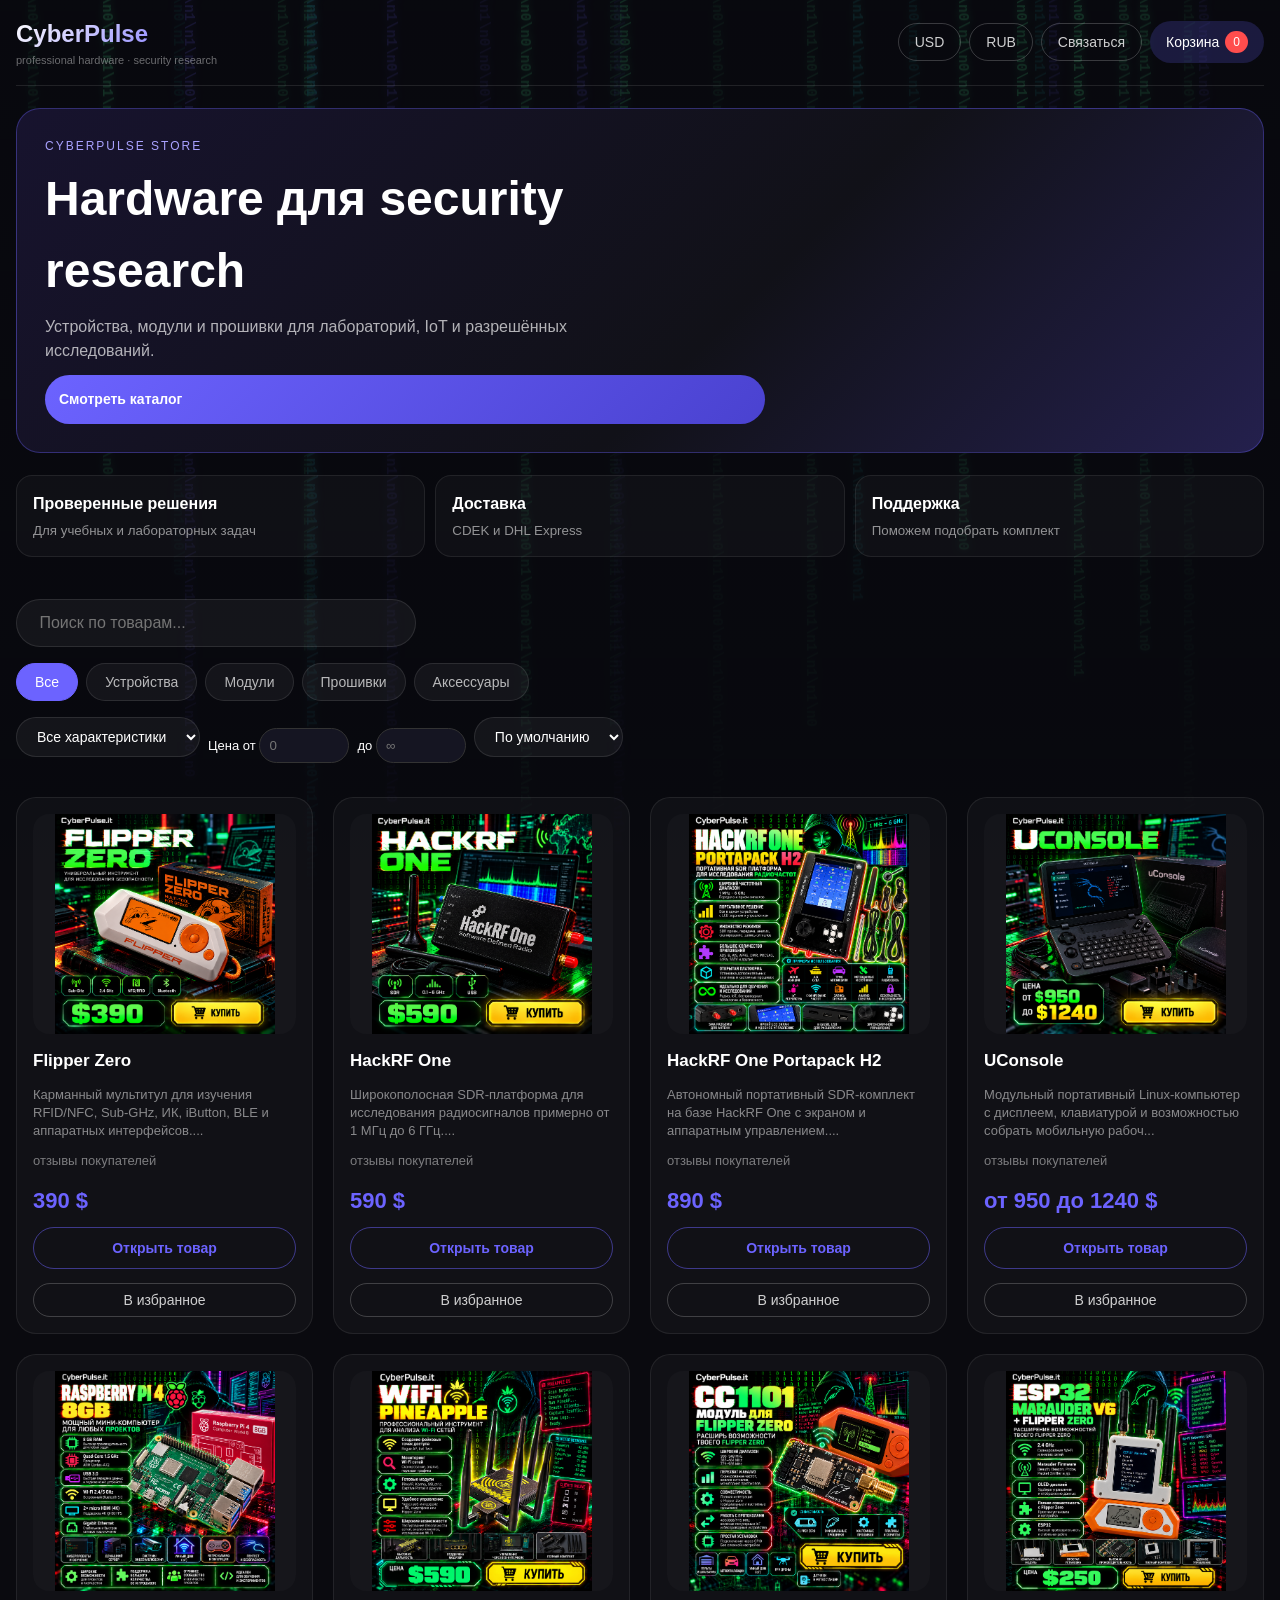
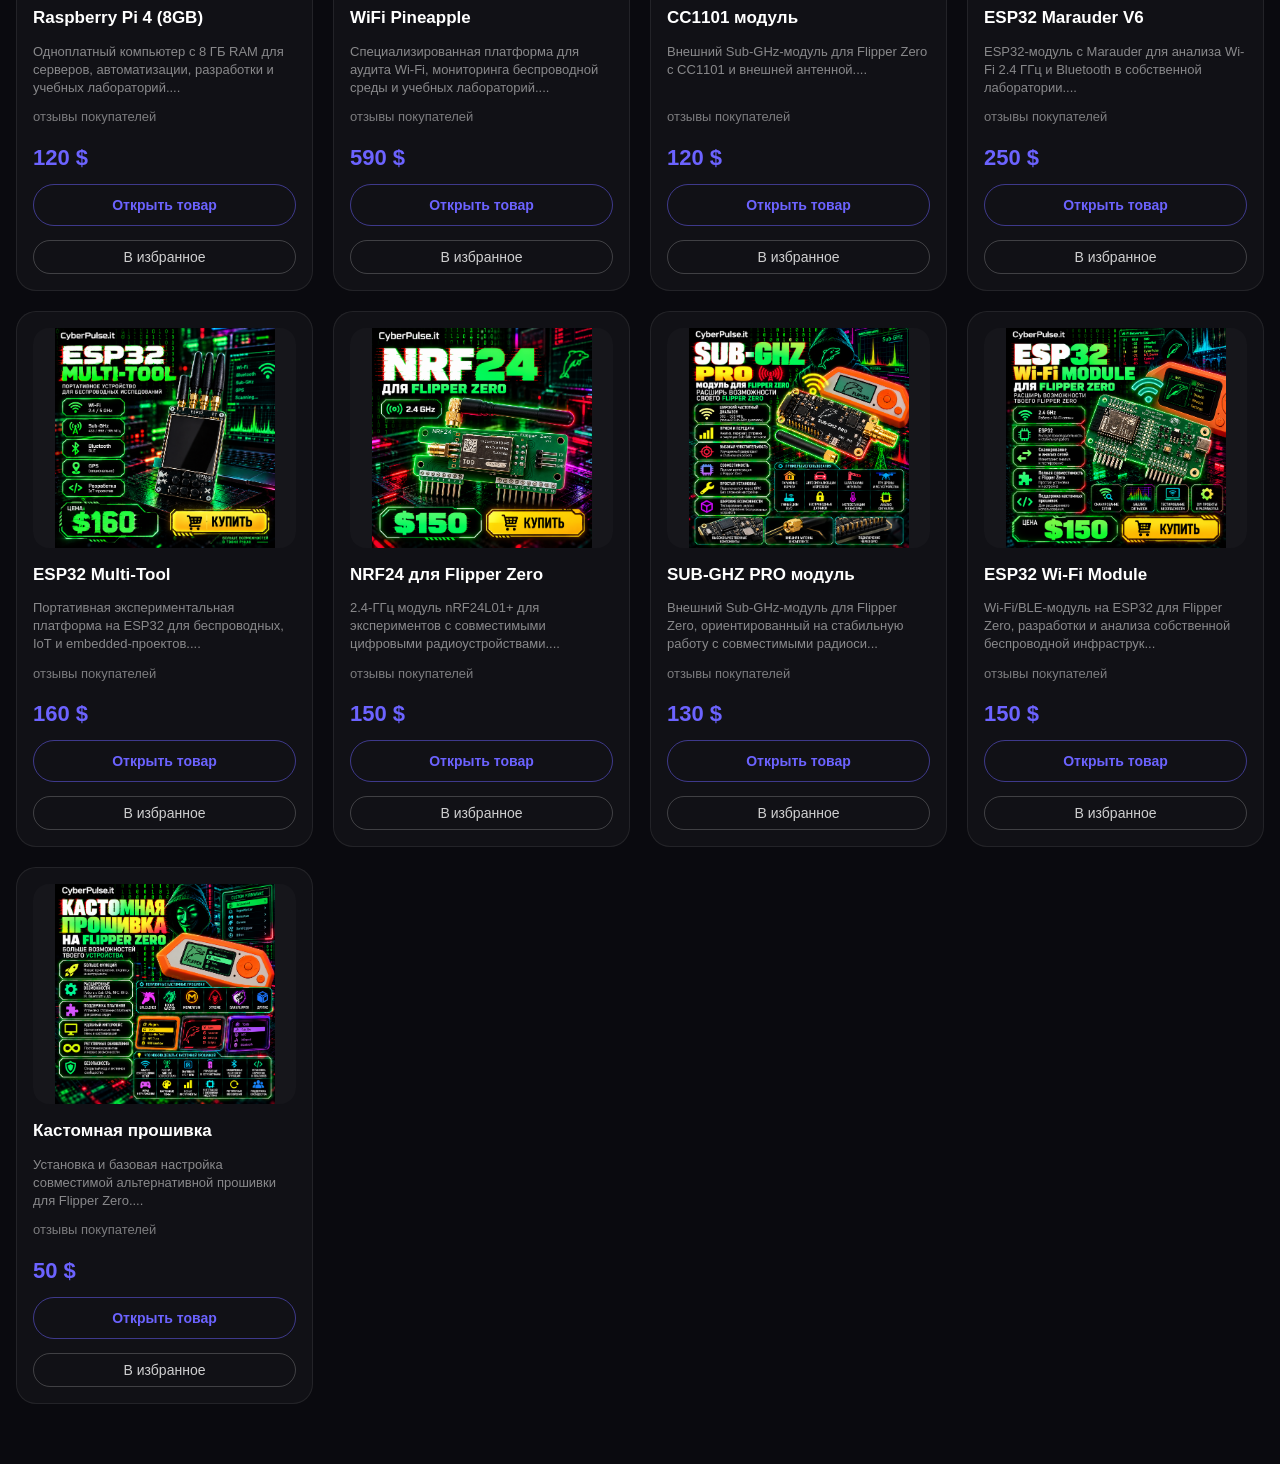
==== commit 7e638124: "Sync storefront catalog with admin prices and remove BadUSB" ====
--- a/index.html
+++ b/index.html
@@ -8,8 +8,8 @@
 <div class="container"> <div class="header"> <div class="logo" onclick="location.reload()"> <h1>CyberPulse</h1> <p>professional hardware · security research</p> </div> <div class="nav-buttons"> <button class="btn-outline" id="usdBtn">USD</button> <button class="btn-outline" id="rubBtn">RUB</button> <button class="btn-outline" id="contactBtn">Связаться</button> <div class="cart-icon" id="cartIcon">Корзина <span class="cart-count" id="cartCount">0</span></div> </div> </div> <section class="hero-banner" style="margin:22px 0;padding:28px;border-radius:24px;background:linear-gradient(135deg,#17132e,#111118 58%,#24204d);border:1px solid rgba(108,99,255,.35)"><div style="max-width:720px"><div style="color:#a9a2ff;font-size:12px;letter-spacing:2px;text-transform:uppercase">CyberPulse Store</div><h2 style="font-size:clamp(28px,5vw,48px);margin:8px 0">Hardware для security research</h2><p style="color:rgba(255,255,255,.68);max-width:620px">Устройства, модули и прошивки для лабораторий, IoT и разрешённых исследований.</p><a href="#catalog" class="btn-cart" style="display:inline-block;text-decoration:none;margin-top:12px">Смотреть каталог</a></div></section><section class="benefits" style="display:grid;grid-template-columns:repeat(auto-fit,minmax(180px,1fr));gap:10px;margin:16px 0 22px"><div class="benefit" style="padding:16px;border:1px solid rgba(255,255,255,.08);border-radius:16px;background:rgba(255,255,255,.03)"> <b>Проверенные решения</b><small style="display:block;color:rgba(255,255,255,.55);margin-top:5px">Для учебных и лабораторных задач</small></div><div class="benefit" style="padding:16px;border:1px solid rgba(255,255,255,.08);border-radius:16px;background:rgba(255,255,255,.03)"> <b>Доставка</b><small style="display:block;color:rgba(255,255,255,.55);margin-top:5px">CDEK и DHL Express</small></div><div class="benefit" style="padding:16px;border:1px solid rgba(255,255,255,.08);border-radius:16px;background:rgba(255,255,255,.03)"> <b>Поддержка</b><small style="display:block;color:rgba(255,255,255,.55);margin-top:5px">Поможем подобрать комплект</small></div></section><input type="text" id="searchInput" class="search-input" placeholder=" Поиск по товарам..."> <div class="categories" id="categories"></div> <div class="filters" style="display:flex;gap:8px;flex-wrap:wrap;align-items:center;margin-bottom:16px"><select id="specFilter" class="sort-select"><option value="">Все характеристики</option><option value="Wi-Fi">Wi-Fi</option><option value="Bluetooth">Bluetooth</option><option value="Sub-GHz">Sub-GHz</option><option value="USB">USB</option><option value="SDR">SDR</option><option value="Linux">Linux</option></select><label style="font-size:13px">Цена от <input id="minPrice" type="number" min="0" placeholder="0" style="width:90px;padding:9px;border-radius:20px;background:#151522;color:#fff;border:1px solid #333"></label><label style="font-size:13px">до <input id="maxPrice" type="number" min="0" placeholder="∞" style="width:90px;padding:9px;border-radius:20px;background:#151522;color:#fff;border:1px solid #333"></label><select id="sortSelect" class="sort-select"> <option value="default">По умолчанию</option> <option value="price_asc">Цена ↑</option> <option value="price_desc">Цена ↓</option> </select></div> <div id="catalog" class="catalog"></div>
 </div> <div class="cart-modal" id="cartModal"> <div class="cart-header"> <span style="font-weight:600;"> Корзина</span> <button class="close-cart" id="closeCartBtn"></button> </div> <div id="cartItemsList" class="cart-items"> <div style="text-align:center; padding:40px;">Корзина пуста</div> </div> <div class="cart-footer" id="cartFooter" style="display:none;"> <div class="cart-total"> <span>Итого:</span> <span id="cartTotal">0 $</span> </div> <button class="btn-checkout" id="checkoutBtn">Оформить заказ</button> </div>
 </div> <div class="contact-modal" id="contactModal"> <h3> Свяжитесь с нами</h3> <p>По всем вопросам обращайтесь к нашему менеджеру:</p> <a href="https://t.me/TENOR870" target="_blank" rel="noopener noreferrer" class="contact-link">@TENOR870</a> <button class="close-contact" onclick="closeContactModal()">Закрыть</button>
-</div> <script> const ALL_PRODUCTS = [ { id: 1, name: "Flipper Zero", price_usd: 390, price_usd_max: null, salePrice: null, salePriceMax: null, category: "devices", img: "flipper-zero.png", desc: "Карманный мультитул для изучения RFID/NFC, Sub-GHz, ИК, iButton, BLE и аппаратных интерфейсов.", fullDesc: "Flipper Zero — компактная платформа для разработчиков, энтузиастов электроники и специалистов по информационной безопасности. Устройство объединяет работу с NFC/RFID, Sub-GHz, инфракрасными сигналами, iButton, Bluetooth LE и GPIO. Подходит для лабораторных экспериментов, автоматизации, изучения протоколов и тестирования собственных устройств и систем в рамках разрешённого доступа. Возможности можно расширять внешними модулями через GPIO.", specs: ["Sub-GHz: встроенный CC1101, поддержка нескольких региональных диапазонов", "NFC: 13.56 МГц", "125 кГц RFID", "Инфракрасный передатчик/приёмник", "iButton / 1-Wire", "Bluetooth LE и USB", "GPIO для подключения внешних модулей", "microSD для хранения данных"] }, { id: 2, name: "HackRF One", price_usd: 590, price_usd_max: null, salePrice: null, salePriceMax: null, category: "devices", img: "hackrf-one.png", desc: "Широкополосная SDR-платформа для исследования радиосигналов примерно от 1 МГц до 6 ГГц.", fullDesc: "HackRF One — программно-определяемая радиосистема (SDR) для изучения радиочастотного спектра. Она позволяет принимать или передавать радиосигналы в широком диапазоне частот и используется вместе с SDR-программами для анализа спектра, разработки и тестирования радиосистем. Хороший выбор для радиолюбителей, разработчиков и специалистов, которым нужен более глубокий контроль над RF-средой. Передачу следует выполнять только на разрешённых частотах и в соответствии с местным законодательством.", specs: ["Диапазон: примерно 1 МГц – 6 ГГц", "Полудуплексный приём или передача", "До 20 млн комплексных отсчётов/с", "8-bit ADC / DAC", "USB 2.0 High Speed", "SMA-разъём для внешней антенны", "Совместимость с популярным SDR-ПО"] }, { id: 3, name: "HackRF One Portapack H2", price_usd: 890, price_usd_max: null, salePrice: null, salePriceMax: null, category: "devices", img: "hackrf-portapack.png", desc: "Автономный портативный SDR-комплект на базе HackRF One с экраном и аппаратным управлением.", fullDesc: "HackRF One + PortaPack H2 превращает SDR-платформу в портативный комплекс, способный выполнять многие задачи без постоянного подключения к компьютеру. Экран, органы управления и поддержка microSD делают комплект удобным для наблюдения за спектром, радиолюбительских экспериментов и полевых исследований. Подходит пользователям, которым важна мобильность HackRF и быстрый доступ к SDR-инструментам.", specs: ["SDR-основа HackRF One", "Диапазон примерно 1 МГц – 6 ГГц", "Цветной LCD-дисплей", "Аппаратные органы управления", "microSD для файлов и настроек", "SMA для внешней антенны", "USB для подключения и питания"] }, { id: 4, name: "UConsole", price_usd: 950, price_usd_max: 1240, salePrice: null, salePriceMax: null, category: "devices", img: "uconsole.png", desc: "Модульный портативный Linux-компьютер с дисплеем, клавиатурой и возможностью собрать мобильную рабочую станцию.", fullDesc: "uConsole — компактный модульный компьютер формата handheld для Linux, терминала, программирования, сетевой диагностики и работы с совместимым внешним оборудованием. В зависимости от комплектации аппаратная платформа, объём памяти и дополнительные модули могут отличаться. Это удобная база для мобильной лаборатории, удалённого администрирования и учебных проектов.", specs: ["Модульная вычислительная платформа", "Встроенный дисплей и клавиатура", "Поддержка Linux-дистрибутивов", "USB и аппаратные интерфейсы", "Wi-Fi / Bluetooth зависят от конфигурации", "Комплектация и характеристики уточняются перед заказом"] }, { id: 5, name: "Raspberry Pi 4 (8GB)", price_usd: 120, price_usd_max: null, salePrice: null, salePriceMax: null, category: "devices", img: "raspberry-pi4.png", desc: "Одноплатный компьютер с 8 ГБ RAM для серверов, автоматизации, разработки и учебных лабораторий.", fullDesc: "Raspberry Pi 4 Model B с 8 ГБ оперативной памяти — универсальный одноплатный компьютер для Linux-проектов. Подходит для домашнего сервера, разработки, программирования, сетевых лабораторий, автоматизации и прототипирования. Большой объём RAM делает версию 8 ГБ удобной для многозадачной работы и более тяжёлых приложений.", specs: ["8 ГБ LPDDR4 RAM", "4-ядерный ARM Cortex-A72", "Gigabit Ethernet", "Двухдиапазонный Wi-Fi", "Bluetooth", "2 × USB 3.0 + 2 × USB 2.0", "2 × micro-HDMI", "40-pin GPIO"] }, { id: 6, name: "WiFi Pineapple", price_usd: 590, price_usd_max: null, salePrice: null, salePriceMax: null, category: "devices", img: "wifi-pineapple.png", desc: "Специализированная платформа для аудита Wi-Fi, мониторинга беспроводной среды и учебных лабораторий.", fullDesc: "WiFi Pineapple — специализированная платформа для авторизованного тестирования беспроводных сетей. Она помогает специалистам исследовать Wi-Fi-среду, проводить инвентаризацию точек доступа, наблюдать за беспроводными событиями и воспроизводить лабораторные сценарии оценки защищённости. Управление выполняется через удобный веб-интерфейс; использовать устройство следует только в собственных сетях или при наличии разрешения владельца.", specs: ["Платформа для аудита Wi-Fi", "Мониторинг беспроводной среды", "Веб-интерфейс управления", "Экосистема PineAP", "Поддержка модулей и автоматизации", "Предназначен для разрешённого тестирования"] }, { id: 7, name: "CC1101 модуль", price_usd: 120, price_usd_max: null, salePrice: null, salePriceMax: null, category: "modules", img: "cc1101.png", desc: "Внешний Sub-GHz-модуль для Flipper Zero с CC1101 и внешней антенной.", fullDesc: "CC1101 — внешний радиомодуль для Flipper Zero, предназначенный для экспериментов с совместимыми Sub-GHz-сигналами. Внешняя антенна и отдельный трансивер могут быть удобны в лабораторных исследованиях, разработке и диагностике собственных беспроводных устройств. Реальный диапазон частот и дальность зависят от платы, антенны, настроек и региональных ограничений.", specs: ["Трансивер CC1101", "Sub-GHz диапазоны зависят от конфигурации", "Внешняя антенна", "Подключение через GPIO", "Совместимость с Flipper Zero", "Для исследований разрешённых радиосистем"] }, { id: 8, name: "ESP32 Marauder V6", price_usd: 250, price_usd_max: null, salePrice: null, salePriceMax: null, category: "modules", img: "esp32-marauder.png", desc: "ESP32-модуль с Marauder для анализа Wi-Fi 2.4 ГГц и Bluetooth в собственной лаборатории.", fullDesc: "ESP32 Marauder V6 — специализированный модуль на базе ESP32 для исследования беспроводных сетей и Bluetooth. Он подходит для обучения, мониторинга радиоокружения и проведения разрешённых тестов безопасности. Может использоваться как дополнение к Flipper Zero или как отдельная экспериментальная платформа в зависимости от исполнения платы.", specs: ["Платформа ESP32", "Wi-Fi 2.4 ГГц", "Bluetooth / BLE", "Marauder firmware", "Дисплей — в зависимости от версии", "Подключение к Flipper Zero — в совместимых конфигурациях"] }, { id: 9, name: "ESP32 Multi-Tool", price_usd: 160, price_usd_max: null, salePrice: null, salePriceMax: null, category: "devices", img: "esp32-multitool.png", desc: "Портативная экспериментальная платформа на ESP32 для беспроводных, IoT и embedded-проектов.", fullDesc: "ESP32 Multi-Tool — компактное устройство для разработки и учебных экспериментов с беспроводными технологиями и микроконтроллерами. Подходит для прототипирования, диагностики IoT-устройств, изучения Wi-Fi/BLE и запуска совместимых инструментов. Точный набор радиомодулей и поддерживаемых диапазонов зависит от конкретной аппаратной ревизии устройства.", specs: ["Платформа семейства ESP32", "Wi-Fi 2.4 ГГц", "Bluetooth / BLE", "Портативный формат", "Возможность расширения — зависит от ревизии", "Для разработки и авторизованных исследований"] }, { id: 10, name: "NRF24 для Flipper Zero", price_usd: 150, price_usd_max: null, salePrice: null, salePriceMax: null, category: "modules", img: "nrf24.png", desc: "2.4-ГГц модуль nRF24L01+ для экспериментов с совместимыми цифровыми радиоустройствами.", fullDesc: "NRF24 для Flipper Zero — внешний модуль на базе nRF24L01+, который добавляет аппаратную платформу для работы с совместимыми 2.4-ГГц радиопротоколами. Подходит для разработки, исследования собственных IoT-устройств и учебных лабораторий. Возможности зависят от установленного ПО, конкретной платы и используемой антенны.", specs: ["nRF24L01+", "Диапазон 2.4 ГГц", "Подключение через GPIO", "Внешняя антенна — в соответствующей версии", "Совместимость с Flipper Zero", "Для разработки и лабораторных исследований"] }, { id: 11, name: "SUB-GHZ PRO модуль", price_usd: 130, price_usd_max: null, salePrice: null, salePriceMax: null, category: "modules", img: "subghz-pro.png", desc: "Внешний Sub-GHz-модуль для Flipper Zero, ориентированный на стабильную работу с совместимыми радиосистемами.", fullDesc: "SUB-GHZ PRO — внешний радиомодуль для расширения экспериментальных возможностей Flipper Zero в Sub-GHz-диапазоне. Он предназначен для лабораторного анализа, разработки и диагностики совместимых устройств. Характеристики дальности и доступных частот зависят от используемого трансивера, антенны, прошивки и требований законодательства конкретного региона.", specs: ["Sub-GHz радиомодуль", "Приём и передача в поддерживаемых диапазонах", "Внешняя антенна", "GPIO-подключение", "Совместимость с Flipper Zero", "Работа только в разрешённых диапазонах"] }, { id: 12, name: "ESP32 Wi-Fi Module", price_usd: 150, price_usd_max: null, salePrice: null, salePriceMax: null, category: "modules", img: "esp32-wifi.png", desc: "Wi-Fi/BLE-модуль на ESP32 для Flipper Zero, разработки и анализа собственной беспроводной инфраструктуры.", fullDesc: "ESP32 Wi-Fi Module добавляет Flipper Zero отдельную ESP32-платформу для Wi-Fi/BLE-проектов. Модуль подходит для программирования, мониторинга беспроводной среды, тестовых стендов и экспериментов с совместимыми прошивками. Это практичное расширение для пользователей, которым нужны возможности ESP32 рядом с Flipper Zero.", specs: ["ESP32", "Wi-Fi 2.4 ГГц", "Bluetooth / BLE — зависит от чипа и прошивки", "GPIO-подключение", "Поддержка совместимых ESP32-прошивок", "Для разработки и разрешённого тестирования"] }, { id: 13, name: "Кастомная прошивка", price_usd: 50, price_usd_max: null, salePrice: null, salePriceMax: null, category: "firmware", img: "custom-firmware.png", desc: "Установка и базовая настройка совместимой альтернативной прошивки для Flipper Zero.", fullDesc: "Услуга установки кастомной прошивки для Flipper Zero включает подготовку устройства, установку выбранной совместимой сборки и базовую проверку работоспособности. Конкретная прошивка подбирается по задачам пользователя и текущей совместимости. Сторонние прошивки являются независимыми проектами и могут отличаться по функциям, стабильности и частоте обновлений.", specs: ["Установка совместимой прошивки", "Базовая настройка", "Проверка запуска устройства", "Выбор сборки по совместимости", "Сохранение официальной возможности перепрошивки", "Стороннее ПО не является продуктом Flipper Devices"] }, { id: 14, name: "BadUSB для Flipper Zero", price_usd: 80, price_usd_max: null, salePrice: null, salePriceMax: null, category: "accessories", img: "badusb.png", desc: "Инструмент для автоматизации клавиатурных действий и тестирования собственных компьютеров через USB HID.", fullDesc: "BadUSB используется для автоматизации последовательностей клавиатурного ввода через стандартный USB HID-интерфейс. Он подходит для собственных тестовых стендов, демонстрации рисков доверия к USB-устройствам, автоматизации повторяющихся действий и обучения основам физической безопасности рабочих станций. Запускать сценарии следует только на своих устройствах или с явного разрешения владельца.", specs: ["USB HID", "Автоматизация последовательностей ввода", "Поддержка сценариев", "Учебные демонстрации безопасности", "Тестирование собственных устройств", "Использование только с разрешением владельца"] } ]; let products = []; let currentCategory = "all"; let searchQuery = ""; let currentCurrency = 'USD'; let rubRate = 92; let sortType = "default"; let cart = []; try { const parsed = JSON.parse(localStorage.getItem('cart') || '[]'); cart = Array.isArray(parsed) ? parsed : []; } catch (_) { cart = []; } const categories = [ { id: "all", name: " Все" }, { id: "devices", name: " Устройства" }, { id: "modules", name: " Модули" }, { id: "firmware", name: " Прошивки" }, { id: "accessories", name: " Аксессуары" } ]; function loadProductsFromStorage() { products = JSON.parse(JSON.stringify(ALL_PRODUCTS)); try { const custom = JSON.parse(localStorage.getItem("adminProducts") || "[]"); if (Array.isArray(custom)) products = products.concat(custom); } catch (_) {} console.log(' Загружено товаров:', products.length); renderCategories(); renderCatalog(); } function escapeHtml(text) { if (!text) return ''; const div = document.createElement('div'); div.textContent = text; return div.innerHTML; } const catalogDiv = document.getElementById('catalog'); const categoriesDiv = document.getElementById('categories'); const searchInput = document.getElementById('searchInput'); const cartCountSpan = document.getElementById('cartCount'); const cartIcon = document.getElementById('cartIcon'); const cartModal = document.getElementById('cartModal'); const overlay = document.getElementById('overlay'); const closeCartBtn = document.getElementById('closeCartBtn'); const contactBtn = document.getElementById('contactBtn'); const contactModal = document.getElementById('contactModal'); function updateCartCount() { const count = cart.reduce((sum, item) => sum + item.quantity, 0); cartCountSpan.innerText = count; localStorage.setItem('cart', JSON.stringify(cart)); } window.addToCart = function(id) { fetch('https://cyberpulse-api-production.up.railway.app/api/analytics/events',{method:'POST',headers:{'Content-Type':'application/json'},body:JSON.stringify({event_name:'add_to_cart',product_id:id})}).catch(()=>{}); const existing = cart.find(item => item.id === id); if(existing) existing.quantity++; else cart.push({ id: id, quantity: 1 }); updateCartCount(); renderCatalog(); renderCartModal(); showToast(" Добавлено", "#4ADE80"); }; window.openProduct = function(id) { fetch('https://cyberpulse-api-production.up.railway.app/api/analytics/events',{method:'POST',headers:{'Content-Type':'application/json'},body:JSON.stringify({event_name:'product_click',product_id:id})}).catch(()=>{}); const product = products.find(p => p.id === id); if(product) { const key = 'cyberpulse-clicks'; const clicks = JSON.parse(localStorage.getItem(key) || '{}'); clicks[id] = Number(clicks[id] || 0) + 1; localStorage.setItem(key, JSON.stringify(clicks)); try { localStorage.setItem('currentProduct', JSON.stringify(product)); localStorage.setItem('checkoutProducts', JSON.stringify(products.map(item => { const copy = { ...item }; delete copy.img; return copy; }))); } catch (_) { localStorage.removeItem('checkoutProducts'); localStorage.setItem('currentProduct', JSON.stringify({ ...product, img: '' })); } window.location.href = 'product.html'; } }; window.removeFromCart = function(id) { cart = cart.filter(item => item.id !== id); updateCartCount(); renderCartModal(); renderCatalog(); showToast(" Удалено", "#F87171"); }; window.changeQuantity = function(id, delta) { const item = cart.find(i => i.id === id); if(item) { item.quantity += delta; if(item.quantity <= 0) cart = cart.filter(i => i.id !== id); updateCartCount(); renderCartModal(); renderCatalog(); } }; async function fetchRubRate() { try { const res = await fetch('https://api.exchangerate-api.com/v4/latest/USD'); const data = await res.json(); rubRate = data.rates.RUB || 92; } catch(e) { rubRate = 92; } renderCatalog(); } function getPrice(product) { const baseMin = product.salePrice ? product.salePrice : product.price_usd; const baseMax = product.salePriceMax ? product.salePriceMax : (product.price_usd_max || null); if(currentCurrency === 'USD') { return { val: baseMin, valMax: baseMax, sym: '$', oldVal: (product.salePrice || product.salePriceMax) ? product.price_usd : null, oldValMax: (product.salePrice || product.salePriceMax) ? (product.price_usd_max || null) : null }; } return { val: Math.round(baseMin * rubRate), valMax: baseMax ? Math.round(baseMax * rubRate) : null, sym: '₽', oldVal: (product.salePrice || product.salePriceMax) ? Math.round(product.price_usd * rubRate) : null, oldValMax: (product.salePrice || product.salePriceMax) && product.price_usd_max ? Math.round(product.price_usd_max * rubRate) : null }; } function formatPrice(price) { if (price.valMax) return `от ${price.val} до ${price.valMax} ${price.sym}`; return `${price.val} ${price.sym}`; } function formatOldPrice(price) { if (!price.oldVal) return ''; if (price.oldValMax) return `от ${price.oldVal} до ${price.oldValMax} ${price.sym}`; return `${price.oldVal} ${price.sym}`; } function getTotalUSD() { return cart.reduce((sum, item) => { const product = products.find(p => p.id === item.id); const price = product ? (product.salePrice || product.price_usd) : 0; return sum + (price * item.quantity); }, 0); } function getFilteredProducts() { let filtered = products; if(currentCategory !== 'all') filtered = filtered.filter(p => p.category === currentCategory); if(searchQuery) { const q = searchQuery.toLowerCase(); filtered = filtered.filter(p => p.name.toLowerCase().includes(q) || (p.desc || '').toLowerCase().includes(q)); } const spec = document.getElementById('specFilter')?.value || ''; if (spec) filtered = filtered.filter(p => (p.specs || []).some(s => s.toLowerCase().includes(spec.toLowerCase())) || (p.desc || '').toLowerCase().includes(spec.toLowerCase())); const minRaw = document.getElementById('minPrice')?.value?.trim() || ''; const maxRaw = document.getElementById('maxPrice')?.value?.trim() || ''; const min = minRaw === '' ? 0 : Number(minRaw); const max = maxRaw === '' ? Infinity : Number(maxRaw); filtered = filtered.filter(p => { const price = Number(p.salePrice || p.price_usd || 0); return price >= min && price <= max; }); if(sortType === 'price_asc') filtered.sort((a,b) => (a.salePrice || a.price_usd) - (b.salePrice || b.price_usd)); if(sortType === 'price_desc') filtered.sort((a,b) => (b.salePrice || b.price_usd) - (a.salePrice || a.price_usd)); return filtered; } function renderCatalog() { if(!products || products.length === 0) { catalogDiv.innerHTML = '<div style="text-align:center; padding:60px;"> Загрузка...</div>'; return; } const filtered = getFilteredProducts(); if(filtered.length === 0) { catalogDiv.innerHTML = '<div style="text-align:center; padding:60px;"> Ничего не найдено</div>'; return; } catalogDiv.innerHTML = filtered.map(p => { const price = getPrice(p); const inCart = cart.find(i => i.id === p.id); const hasSale = (p.salePrice && p.salePrice < p.price_usd) || (p.salePriceMax && p.salePriceMax < p.price_usd_max); const oldPriceText = formatOldPrice(price); return ` <div class="product-card"> <div class="product-img" onclick="openProduct(${p.id})"> <img src="${escapeHtml(p.img)}" alt="${escapeHtml(p.name)}" loading="lazy" decoding="async" onerror="this.style.display='none'; this.parentElement.innerHTML='<span class=\\'fallback\\'></span>';"> </div> <div class="product-title" onclick="openProduct(${p.id})">${escapeHtml(p.name)}</div> <div class="product-desc">${escapeHtml((p.desc || '').substring(0, 100))}...</div> <div class="product-rating" style="color:#ffd166;font-size:13px;margin:4px 0"> <span style="color:rgba(255,255,255,.45)">отзывы покупателей</span></div><div class="product-price"> ${formatPrice(price)} ${oldPriceText ? `<span class="old-price">${oldPriceText}</span>` : ''} ${hasSale ? `<span class="sale-badge"></span>` : ''} </div> <button class="btn-details" onclick="openProduct(${p.id})">Открыть товар</button><div style="display:flex;gap:6px;margin-top:6px"><button class="btn-outline" style="flex:1;padding:8px" onclick="toggleFavorite(${p.id})">В избранное</button></div> </div> `; }).join(''); } function renderCartModal() { const container = document.getElementById('cartItemsList'); const footer = document.getElementById('cartFooter'); if(cart.length === 0) { container.innerHTML = '<div style="text-align:center; padding:40px;"> Корзина пуста</div>'; footer.style.display = 'none'; return; } footer.style.display = 'block'; let totalUSD = 0; container.innerHTML = cart.map(item => { const product = products.find(p => p.id === item.id); if(!product) return ''; const price = getPrice(product); totalUSD += (product.salePrice || product.price_usd) * item.quantity; const itemTotal = getPrice({ price_usd: (product.salePrice || product.price_usd), price_usd_max: null }); return ` <div class="cart-item"> <div class="cart-item-img"></div> <div class="cart-item-info"> <div class="cart-item-name">${escapeHtml(product.name)}</div> <div class="cart-item-price">${price.val} ${price.sym}</div> </div> <div class="cart-item-controls"> <button class="cart-qty-btn" onclick="changeQuantity(${item.id}, -1)">−</button> <span style="min-width:24px;text-align:center;font-size:13px;">${item.quantity}</span> <button class="cart-qty-btn" onclick="changeQuantity(${item.id}, 1)">+</button> <button class="cart-qty-btn" onclick="removeFromCart(${item.id})" style="background:#FF4D4D20;"></button> </div> <div style="min-width:60px;text-align:right;color:#6C63FF;font-size:13px;">${itemTotal.val * item.quantity} ${itemTotal.sym}</div> </div> `; }).join(''); const total = getPrice({ price_usd: totalUSD, price_usd_max: null }); document.getElementById('cartTotal').innerHTML = `${total.val} ${total.sym}`; } function openCartModal() { renderCartModal(); cartModal.classList.add('show'); overlay.classList.add('show'); document.body.style.overflow = 'hidden'; } function closeCartModal() { cartModal.classList.remove('show'); overlay.classList.remove('show'); document.body.style.overflow = ''; } function openContactModal() { contactModal.classList.add('show'); overlay.classList.add('show'); } function closeContactModal() { contactModal.classList.remove('show'); overlay.classList.remove('show'); } if (cartIcon) cartIcon.onclick = () => openCartModal(); if (closeCartBtn) closeCartBtn.onclick = () => closeCartModal(); if (overlay) overlay.onclick = () => { closeCartModal(); closeContactModal(); }; if (contactBtn) contactBtn.onclick = () => openContactModal(); window.closeContactModal = closeContactModal; document.getElementById('checkoutBtn').onclick = function() { if (cart.length === 0) { showToast("Корзина пуста", "#F87171"); return; } localStorage.setItem('checkoutCart', JSON.stringify(cart)); localStorage.setItem('checkoutProducts', JSON.stringify(products)); localStorage.setItem('checkoutCurrency', currentCurrency); localStorage.setItem('checkoutTotal', JSON.stringify(getTotalUSD())); window.location.href = 'checkout.html'; }; function renderCategories() { categoriesDiv.innerHTML = categories.map(cat => ` <button class="category-btn ${currentCategory === cat.id ? 'active' : ''}" data-cat="${cat.id}"> ${cat.name} </button> `).join(''); document.querySelectorAll('.category-btn').forEach(btn => { btn.onclick = () => { currentCategory = btn.dataset.cat; renderCategories(); renderCatalog(); }; }); } function showToast(msg, color) { const toast = document.createElement('div'); toast.className = 'toast'; toast.style.borderLeftColor = color; toast.textContent = String(msg); document.body.appendChild(toast); setTimeout(() => toast.remove(), 2500); } if (searchInput) searchInput.oninput = () => { searchQuery = searchInput.value; renderCatalog(); }; document.getElementById('sortSelect').onchange = (e) => { sortType = e.target.value; renderCatalog(); }; ['minPrice','maxPrice'].forEach(id => document.getElementById(id).addEventListener('input', renderCatalog)); document.getElementById('specFilter').addEventListener('change', renderCatalog); document.getElementById('usdBtn').onclick = () => { currentCurrency = 'USD'; renderCatalog(); renderCartModal(); }; document.getElementById('rubBtn').onclick = () => { currentCurrency = 'RUB'; renderCatalog(); renderCartModal(); }; loadProductsFromStorage(); const RU_DESCRIPTIONS={'Flipper Zero':'Компактное многофункциональное устройство для учебных лабораторий и разрешённых исследований. Поддерживает NFC, RFID, Sub-GHz, инфракрасные сигналы, iButton, Bluetooth LE и GPIO.','HackRF One':'Широкополосная SDR-платформа для анализа радиосигналов, радиолюбительских проектов и лабораторных исследований. Передача выполняется только на разрешённых частотах.','WiFi Pineapple':'Платформа для обучения безопасности Wi‑Fi и проверки собственных сетей. Подходит для анализа конфигурации и защитных настроек в своей лаборатории.','ESP32 Marauder':'Учебная платформа на базе ESP32 для диагностики Wi‑Fi и Bluetooth, разработки IoT-проектов и работы с собственным оборудованием.','Raspberry Pi':'Одноплатный компьютер для Linux-лабораторий, серверов, IoT-проектов, автоматизации и программирования.','Custom Firmware':'Настройка программного обеспечения устройства под разрешённые учебные и лабораторные задачи с проверкой совместимости.'}; function ruDesc(name,fallback){const key=Object.keys(RU_DESCRIPTIONS).find(x=>String(name||'').toLowerCase().includes(x.toLowerCase()));return key?RU_DESCRIPTIONS[key]:(String(fallback||'').length>90?fallback:'Подробное описание товара на русском языке: назначение, возможности, совместимость и рекомендации по использованию.');}
- async function syncAdminProducts() { try { const response = await fetch('https://cyberpulse-api-production.up.railway.app/api/products'); if (!response.ok) return; const payload = await response.json(); const remote = Array.isArray(payload) ? payload : (payload.products || payload.data || []); if (!remote.length) return; const remoteProducts = remote.map(p => ({ ...p, id: Number(p.id), price_usd: /cc1101/i.test(String(p.name||'')) ? 120 : /sub-ghz pro/i.test(String(p.name||'')) ? 150 : Number(p.price_usd ?? p.price ?? 0), salePrice: null, salePriceMax: null, img: p.image_url || p.img || '', desc: p.description || p.desc || '', fullDesc: p.description || p.fullDesc || '', specs: Array.isArray(p.specs) ? p.specs : [] })).filter(p => !/badusb/i.test(String(p.name||''))); products = remoteProducts; renderCategories(); renderCatalog(); } catch (error) { console.warn('Не удалось синхронизировать товары с API', error); } } syncAdminProducts(); fetchRubRate(); updateCartCount();
+</div> <script> const ALL_PRODUCTS = [ { id: 1, name: "Flipper Zero", price_usd: 390, price_usd_max: null, salePrice: null, salePriceMax: null, category: "devices", img: "flipper-zero.png", desc: "Карманный мультитул для изучения RFID/NFC, Sub-GHz, ИК, iButton, BLE и аппаратных интерфейсов.", fullDesc: "Flipper Zero — компактная платформа для разработчиков, энтузиастов электроники и специалистов по информационной безопасности. Устройство объединяет работу с NFC/RFID, Sub-GHz, инфракрасными сигналами, iButton, Bluetooth LE и GPIO. Подходит для лабораторных экспериментов, автоматизации, изучения протоколов и тестирования собственных устройств и систем в рамках разрешённого доступа. Возможности можно расширять внешними модулями через GPIO.", specs: ["Sub-GHz: встроенный CC1101, поддержка нескольких региональных диапазонов", "NFC: 13.56 МГц", "125 кГц RFID", "Инфракрасный передатчик/приёмник", "iButton / 1-Wire", "Bluetooth LE и USB", "GPIO для подключения внешних модулей", "microSD для хранения данных"] }, { id: 2, name: "HackRF One", price_usd: 590, price_usd_max: null, salePrice: null, salePriceMax: null, category: "devices", img: "hackrf-one.png", desc: "Широкополосная SDR-платформа для исследования радиосигналов примерно от 1 МГц до 6 ГГц.", fullDesc: "HackRF One — программно-определяемая радиосистема (SDR) для изучения радиочастотного спектра. Она позволяет принимать или передавать радиосигналы в широком диапазоне частот и используется вместе с SDR-программами для анализа спектра, разработки и тестирования радиосистем. Хороший выбор для радиолюбителей, разработчиков и специалистов, которым нужен более глубокий контроль над RF-средой. Передачу следует выполнять только на разрешённых частотах и в соответствии с местным законодательством.", specs: ["Диапазон: примерно 1 МГц – 6 ГГц", "Полудуплексный приём или передача", "До 20 млн комплексных отсчётов/с", "8-bit ADC / DAC", "USB 2.0 High Speed", "SMA-разъём для внешней антенны", "Совместимость с популярным SDR-ПО"] }, { id: 3, name: "HackRF One Portapack H2", price_usd: 890, price_usd_max: null, salePrice: null, salePriceMax: null, category: "devices", img: "hackrf-portapack.png", desc: "Автономный портативный SDR-комплект на базе HackRF One с экраном и аппаратным управлением.", fullDesc: "HackRF One + PortaPack H2 превращает SDR-платформу в портативный комплекс, способный выполнять многие задачи без постоянного подключения к компьютеру. Экран, органы управления и поддержка microSD делают комплект удобным для наблюдения за спектром, радиолюбительских экспериментов и полевых исследований. Подходит пользователям, которым важна мобильность HackRF и быстрый доступ к SDR-инструментам.", specs: ["SDR-основа HackRF One", "Диапазон примерно 1 МГц – 6 ГГц", "Цветной LCD-дисплей", "Аппаратные органы управления", "microSD для файлов и настроек", "SMA для внешней антенны", "USB для подключения и питания"] }, { id: 4, name: "UConsole", price_usd: 950, price_usd_max: 1240, salePrice: null, salePriceMax: null, category: "devices", img: "uconsole.png", desc: "Модульный портативный Linux-компьютер с дисплеем, клавиатурой и возможностью собрать мобильную рабочую станцию.", fullDesc: "uConsole — компактный модульный компьютер формата handheld для Linux, терминала, программирования, сетевой диагностики и работы с совместимым внешним оборудованием. В зависимости от комплектации аппаратная платформа, объём памяти и дополнительные модули могут отличаться. Это удобная база для мобильной лаборатории, удалённого администрирования и учебных проектов.", specs: ["Модульная вычислительная платформа", "Встроенный дисплей и клавиатура", "Поддержка Linux-дистрибутивов", "USB и аппаратные интерфейсы", "Wi-Fi / Bluetooth зависят от конфигурации", "Комплектация и характеристики уточняются перед заказом"] }, { id: 5, name: "Raspberry Pi 4 (8GB)", price_usd: 120, price_usd_max: null, salePrice: null, salePriceMax: null, category: "devices", img: "raspberry-pi4.png", desc: "Одноплатный компьютер с 8 ГБ RAM для серверов, автоматизации, разработки и учебных лабораторий.", fullDesc: "Raspberry Pi 4 Model B с 8 ГБ оперативной памяти — универсальный одноплатный компьютер для Linux-проектов. Подходит для домашнего сервера, разработки, программирования, сетевых лабораторий, автоматизации и прототипирования. Большой объём RAM делает версию 8 ГБ удобной для многозадачной работы и более тяжёлых приложений.", specs: ["8 ГБ LPDDR4 RAM", "4-ядерный ARM Cortex-A72", "Gigabit Ethernet", "Двухдиапазонный Wi-Fi", "Bluetooth", "2 × USB 3.0 + 2 × USB 2.0", "2 × micro-HDMI", "40-pin GPIO"] }, { id: 6, name: "WiFi Pineapple", price_usd: 590, price_usd_max: null, salePrice: null, salePriceMax: null, category: "devices", img: "wifi-pineapple.png", desc: "Специализированная платформа для аудита Wi-Fi, мониторинга беспроводной среды и учебных лабораторий.", fullDesc: "WiFi Pineapple — специализированная платформа для авторизованного тестирования беспроводных сетей. Она помогает специалистам исследовать Wi-Fi-среду, проводить инвентаризацию точек доступа, наблюдать за беспроводными событиями и воспроизводить лабораторные сценарии оценки защищённости. Управление выполняется через удобный веб-интерфейс; использовать устройство следует только в собственных сетях или при наличии разрешения владельца.", specs: ["Платформа для аудита Wi-Fi", "Мониторинг беспроводной среды", "Веб-интерфейс управления", "Экосистема PineAP", "Поддержка модулей и автоматизации", "Предназначен для разрешённого тестирования"] }, { id: 7, name: "CC1101 модуль", price_usd: 120, price_usd_max: null, salePrice: null, salePriceMax: null, category: "modules", img: "cc1101.png", desc: "Внешний Sub-GHz-модуль для Flipper Zero с CC1101 и внешней антенной.", fullDesc: "CC1101 — внешний радиомодуль для Flipper Zero, предназначенный для экспериментов с совместимыми Sub-GHz-сигналами. Внешняя антенна и отдельный трансивер могут быть удобны в лабораторных исследованиях, разработке и диагностике собственных беспроводных устройств. Реальный диапазон частот и дальность зависят от платы, антенны, настроек и региональных ограничений.", specs: ["Трансивер CC1101", "Sub-GHz диапазоны зависят от конфигурации", "Внешняя антенна", "Подключение через GPIO", "Совместимость с Flipper Zero", "Для исследований разрешённых радиосистем"] }, { id: 8, name: "ESP32 Marauder V6", price_usd: 250, price_usd_max: null, salePrice: null, salePriceMax: null, category: "modules", img: "esp32-marauder.png", desc: "ESP32-модуль с Marauder для анализа Wi-Fi 2.4 ГГц и Bluetooth в собственной лаборатории.", fullDesc: "ESP32 Marauder V6 — специализированный модуль на базе ESP32 для исследования беспроводных сетей и Bluetooth. Он подходит для обучения, мониторинга радиоокружения и проведения разрешённых тестов безопасности. Может использоваться как дополнение к Flipper Zero или как отдельная экспериментальная платформа в зависимости от исполнения платы.", specs: ["Платформа ESP32", "Wi-Fi 2.4 ГГц", "Bluetooth / BLE", "Marauder firmware", "Дисплей — в зависимости от версии", "Подключение к Flipper Zero — в совместимых конфигурациях"] }, { id: 9, name: "ESP32 Multi-Tool", price_usd: 160, price_usd_max: null, salePrice: null, salePriceMax: null, category: "devices", img: "esp32-multitool.png", desc: "Портативная экспериментальная платформа на ESP32 для беспроводных, IoT и embedded-проектов.", fullDesc: "ESP32 Multi-Tool — компактное устройство для разработки и учебных экспериментов с беспроводными технологиями и микроконтроллерами. Подходит для прототипирования, диагностики IoT-устройств, изучения Wi-Fi/BLE и запуска совместимых инструментов. Точный набор радиомодулей и поддерживаемых диапазонов зависит от конкретной аппаратной ревизии устройства.", specs: ["Платформа семейства ESP32", "Wi-Fi 2.4 ГГц", "Bluetooth / BLE", "Портативный формат", "Возможность расширения — зависит от ревизии", "Для разработки и авторизованных исследований"] }, { id: 10, name: "NRF24 для Flipper Zero", price_usd: 150, price_usd_max: null, salePrice: null, salePriceMax: null, category: "modules", img: "nrf24.png", desc: "2.4-ГГц модуль nRF24L01+ для экспериментов с совместимыми цифровыми радиоустройствами.", fullDesc: "NRF24 для Flipper Zero — внешний модуль на базе nRF24L01+, который добавляет аппаратную платформу для работы с совместимыми 2.4-ГГц радиопротоколами. Подходит для разработки, исследования собственных IoT-устройств и учебных лабораторий. Возможности зависят от установленного ПО, конкретной платы и используемой антенны.", specs: ["nRF24L01+", "Диапазон 2.4 ГГц", "Подключение через GPIO", "Внешняя антенна — в соответствующей версии", "Совместимость с Flipper Zero", "Для разработки и лабораторных исследований"] }, { id: 11, name: "SUB-GHZ PRO модуль", price_usd: 130, price_usd_max: null, salePrice: null, salePriceMax: null, category: "modules", img: "subghz-pro.png", desc: "Внешний Sub-GHz-модуль для Flipper Zero, ориентированный на стабильную работу с совместимыми радиосистемами.", fullDesc: "SUB-GHZ PRO — внешний радиомодуль для расширения экспериментальных возможностей Flipper Zero в Sub-GHz-диапазоне. Он предназначен для лабораторного анализа, разработки и диагностики совместимых устройств. Характеристики дальности и доступных частот зависят от используемого трансивера, антенны, прошивки и требований законодательства конкретного региона.", specs: ["Sub-GHz радиомодуль", "Приём и передача в поддерживаемых диапазонах", "Внешняя антенна", "GPIO-подключение", "Совместимость с Flipper Zero", "Работа только в разрешённых диапазонах"] }, { id: 12, name: "ESP32 Wi-Fi Module", price_usd: 150, price_usd_max: null, salePrice: null, salePriceMax: null, category: "modules", img: "esp32-wifi.png", desc: "Wi-Fi/BLE-модуль на ESP32 для Flipper Zero, разработки и анализа собственной беспроводной инфраструктуры.", fullDesc: "ESP32 Wi-Fi Module добавляет Flipper Zero отдельную ESP32-платформу для Wi-Fi/BLE-проектов. Модуль подходит для программирования, мониторинга беспроводной среды, тестовых стендов и экспериментов с совместимыми прошивками. Это практичное расширение для пользователей, которым нужны возможности ESP32 рядом с Flipper Zero.", specs: ["ESP32", "Wi-Fi 2.4 ГГц", "Bluetooth / BLE — зависит от чипа и прошивки", "GPIO-подключение", "Поддержка совместимых ESP32-прошивок", "Для разработки и разрешённого тестирования"] }, { id: 13, name: "Кастомная прошивка", price_usd: 50, price_usd_max: null, salePrice: null, salePriceMax: null, category: "firmware", img: "custom-firmware.png", desc: "Установка и базовая настройка совместимой альтернативной прошивки для Flipper Zero.", fullDesc: "Услуга установки кастомной прошивки для Flipper Zero включает подготовку устройства, установку выбранной совместимой сборки и базовую проверку работоспособности. Конкретная прошивка подбирается по задачам пользователя и текущей совместимости. Сторонние прошивки являются независимыми проектами и могут отличаться по функциям, стабильности и частоте обновлений.", specs: ["Установка совместимой прошивки", "Базовая настройка", "Проверка запуска устройства", "Выбор сборки по совместимости", "Сохранение официальной возможности перепрошивки", "Стороннее ПО не является продуктом Flipper Devices"] }, { id: 14, name: "BadUSB для Flipper Zero", price_usd: 80, price_usd_max: null, salePrice: null, salePriceMax: null, category: "accessories", img: "badusb.png", desc: "Инструмент для автоматизации клавиатурных действий и тестирования собственных компьютеров через USB HID.", fullDesc: "BadUSB используется для автоматизации последовательностей клавиатурного ввода через стандартный USB HID-интерфейс. Он подходит для собственных тестовых стендов, демонстрации рисков доверия к USB-устройствам, автоматизации повторяющихся действий и обучения основам физической безопасности рабочих станций. Запускать сценарии следует только на своих устройствах или с явного разрешения владельца.", specs: ["USB HID", "Автоматизация последовательностей ввода", "Поддержка сценариев", "Учебные демонстрации безопасности", "Тестирование собственных устройств", "Использование только с разрешением владельца"] } ]; let products = []; let currentCategory = "all"; let searchQuery = ""; let currentCurrency = 'USD'; let rubRate = 92; let sortType = "default"; let cart = []; try { const parsed = JSON.parse(localStorage.getItem('cart') || '[]'); cart = Array.isArray(parsed) ? parsed : []; } catch (_) { cart = []; } const categories = [ { id: "all", name: " Все" }, { id: "devices", name: " Устройства" }, { id: "modules", name: " Модули" }, { id: "firmware", name: " Прошивки" }, { id: "accessories", name: " Аксессуары" } ]; function loadProductsFromStorage() { products = JSON.parse(JSON.stringify(ALL_PRODUCTS)).filter(p => !/badusb/i.test(String(p.name||''))); try { const custom = JSON.parse(localStorage.getItem("adminProducts") || "[]"); if (Array.isArray(custom)) products = products.concat(custom); } catch (_) {} console.log(' Загружено товаров:', products.length); renderCategories(); renderCatalog(); } function escapeHtml(text) { if (!text) return ''; const div = document.createElement('div'); div.textContent = text; return div.innerHTML; } const catalogDiv = document.getElementById('catalog'); const categoriesDiv = document.getElementById('categories'); const searchInput = document.getElementById('searchInput'); const cartCountSpan = document.getElementById('cartCount'); const cartIcon = document.getElementById('cartIcon'); const cartModal = document.getElementById('cartModal'); const overlay = document.getElementById('overlay'); const closeCartBtn = document.getElementById('closeCartBtn'); const contactBtn = document.getElementById('contactBtn'); const contactModal = document.getElementById('contactModal'); function updateCartCount() { const count = cart.reduce((sum, item) => sum + item.quantity, 0); cartCountSpan.innerText = count; localStorage.setItem('cart', JSON.stringify(cart)); } window.addToCart = function(id) { fetch('https://cyberpulse-api-production.up.railway.app/api/analytics/events',{method:'POST',headers:{'Content-Type':'application/json'},body:JSON.stringify({event_name:'add_to_cart',product_id:id})}).catch(()=>{}); const existing = cart.find(item => item.id === id); if(existing) existing.quantity++; else cart.push({ id: id, quantity: 1 }); updateCartCount(); renderCatalog(); renderCartModal(); showToast(" Добавлено", "#4ADE80"); }; window.openProduct = function(id) { fetch('https://cyberpulse-api-production.up.railway.app/api/analytics/events',{method:'POST',headers:{'Content-Type':'application/json'},body:JSON.stringify({event_name:'product_click',product_id:id})}).catch(()=>{}); const product = products.find(p => p.id === id); if(product) { const key = 'cyberpulse-clicks'; const clicks = JSON.parse(localStorage.getItem(key) || '{}'); clicks[id] = Number(clicks[id] || 0) + 1; localStorage.setItem(key, JSON.stringify(clicks)); try { localStorage.setItem('currentProduct', JSON.stringify(product)); localStorage.setItem('checkoutProducts', JSON.stringify(products.map(item => { const copy = { ...item }; delete copy.img; return copy; }))); } catch (_) { localStorage.removeItem('checkoutProducts'); localStorage.setItem('currentProduct', JSON.stringify({ ...product, img: '' })); } window.location.href = 'product.html'; } }; window.removeFromCart = function(id) { cart = cart.filter(item => item.id !== id); updateCartCount(); renderCartModal(); renderCatalog(); showToast(" Удалено", "#F87171"); }; window.changeQuantity = function(id, delta) { const item = cart.find(i => i.id === id); if(item) { item.quantity += delta; if(item.quantity <= 0) cart = cart.filter(i => i.id !== id); updateCartCount(); renderCartModal(); renderCatalog(); } }; async function fetchRubRate() { try { const res = await fetch('https://api.exchangerate-api.com/v4/latest/USD'); const data = await res.json(); rubRate = data.rates.RUB || 92; } catch(e) { rubRate = 92; } renderCatalog(); } function getPrice(product) { const baseMin = product.salePrice ? product.salePrice : product.price_usd; const baseMax = product.salePriceMax ? product.salePriceMax : (product.price_usd_max || null); if(currentCurrency === 'USD') { return { val: baseMin, valMax: baseMax, sym: '$', oldVal: (product.salePrice || product.salePriceMax) ? product.price_usd : null, oldValMax: (product.salePrice || product.salePriceMax) ? (product.price_usd_max || null) : null }; } return { val: Math.round(baseMin * rubRate), valMax: baseMax ? Math.round(baseMax * rubRate) : null, sym: '₽', oldVal: (product.salePrice || product.salePriceMax) ? Math.round(product.price_usd * rubRate) : null, oldValMax: (product.salePrice || product.salePriceMax) && product.price_usd_max ? Math.round(product.price_usd_max * rubRate) : null }; } function formatPrice(price) { if (price.valMax) return `от ${price.val} до ${price.valMax} ${price.sym}`; return `${price.val} ${price.sym}`; } function formatOldPrice(price) { if (!price.oldVal) return ''; if (price.oldValMax) return `от ${price.oldVal} до ${price.oldValMax} ${price.sym}`; return `${price.oldVal} ${price.sym}`; } function getTotalUSD() { return cart.reduce((sum, item) => { const product = products.find(p => p.id === item.id); const price = product ? (product.salePrice || product.price_usd) : 0; return sum + (price * item.quantity); }, 0); } function getFilteredProducts() { let filtered = products; if(currentCategory !== 'all') filtered = filtered.filter(p => p.category === currentCategory); if(searchQuery) { const q = searchQuery.toLowerCase(); filtered = filtered.filter(p => p.name.toLowerCase().includes(q) || (p.desc || '').toLowerCase().includes(q)); } const spec = document.getElementById('specFilter')?.value || ''; if (spec) filtered = filtered.filter(p => (p.specs || []).some(s => s.toLowerCase().includes(spec.toLowerCase())) || (p.desc || '').toLowerCase().includes(spec.toLowerCase())); const minRaw = document.getElementById('minPrice')?.value?.trim() || ''; const maxRaw = document.getElementById('maxPrice')?.value?.trim() || ''; const min = minRaw === '' ? 0 : Number(minRaw); const max = maxRaw === '' ? Infinity : Number(maxRaw); filtered = filtered.filter(p => { const price = Number(p.salePrice || p.price_usd || 0); return price >= min && price <= max; }); if(sortType === 'price_asc') filtered.sort((a,b) => (a.salePrice || a.price_usd) - (b.salePrice || b.price_usd)); if(sortType === 'price_desc') filtered.sort((a,b) => (b.salePrice || b.price_usd) - (a.salePrice || a.price_usd)); return filtered; } function renderCatalog() { if(!products || products.length === 0) { catalogDiv.innerHTML = '<div style="text-align:center; padding:60px;"> Загрузка...</div>'; return; } const filtered = getFilteredProducts(); if(filtered.length === 0) { catalogDiv.innerHTML = '<div style="text-align:center; padding:60px;"> Ничего не найдено</div>'; return; } catalogDiv.innerHTML = filtered.map(p => { const price = getPrice(p); const inCart = cart.find(i => i.id === p.id); const hasSale = (p.salePrice && p.salePrice < p.price_usd) || (p.salePriceMax && p.salePriceMax < p.price_usd_max); const oldPriceText = formatOldPrice(price); return ` <div class="product-card"> <div class="product-img" onclick="openProduct(${p.id})"> <img src="${escapeHtml(p.img)}" alt="${escapeHtml(p.name)}" loading="lazy" decoding="async" onerror="this.style.display='none'; this.parentElement.innerHTML='<span class=\\'fallback\\'></span>';"> </div> <div class="product-title" onclick="openProduct(${p.id})">${escapeHtml(p.name)}</div> <div class="product-desc">${escapeHtml((p.desc || '').substring(0, 100))}...</div> <div class="product-rating" style="color:#ffd166;font-size:13px;margin:4px 0"> <span style="color:rgba(255,255,255,.45)">отзывы покупателей</span></div><div class="product-price"> ${formatPrice(price)} ${oldPriceText ? `<span class="old-price">${oldPriceText}</span>` : ''} ${hasSale ? `<span class="sale-badge"></span>` : ''} </div> <button class="btn-details" onclick="openProduct(${p.id})">Открыть товар</button><div style="display:flex;gap:6px;margin-top:6px"><button class="btn-outline" style="flex:1;padding:8px" onclick="toggleFavorite(${p.id})">В избранное</button></div> </div> `; }).join(''); } function renderCartModal() { const container = document.getElementById('cartItemsList'); const footer = document.getElementById('cartFooter'); if(cart.length === 0) { container.innerHTML = '<div style="text-align:center; padding:40px;"> Корзина пуста</div>'; footer.style.display = 'none'; return; } footer.style.display = 'block'; let totalUSD = 0; container.innerHTML = cart.map(item => { const product = products.find(p => p.id === item.id); if(!product) return ''; const price = getPrice(product); totalUSD += (product.salePrice || product.price_usd) * item.quantity; const itemTotal = getPrice({ price_usd: (product.salePrice || product.price_usd), price_usd_max: null }); return ` <div class="cart-item"> <div class="cart-item-img"></div> <div class="cart-item-info"> <div class="cart-item-name">${escapeHtml(product.name)}</div> <div class="cart-item-price">${price.val} ${price.sym}</div> </div> <div class="cart-item-controls"> <button class="cart-qty-btn" onclick="changeQuantity(${item.id}, -1)">−</button> <span style="min-width:24px;text-align:center;font-size:13px;">${item.quantity}</span> <button class="cart-qty-btn" onclick="changeQuantity(${item.id}, 1)">+</button> <button class="cart-qty-btn" onclick="removeFromCart(${item.id})" style="background:#FF4D4D20;"></button> </div> <div style="min-width:60px;text-align:right;color:#6C63FF;font-size:13px;">${itemTotal.val * item.quantity} ${itemTotal.sym}</div> </div> `; }).join(''); const total = getPrice({ price_usd: totalUSD, price_usd_max: null }); document.getElementById('cartTotal').innerHTML = `${total.val} ${total.sym}`; } function openCartModal() { renderCartModal(); cartModal.classList.add('show'); overlay.classList.add('show'); document.body.style.overflow = 'hidden'; } function closeCartModal() { cartModal.classList.remove('show'); overlay.classList.remove('show'); document.body.style.overflow = ''; } function openContactModal() { contactModal.classList.add('show'); overlay.classList.add('show'); } function closeContactModal() { contactModal.classList.remove('show'); overlay.classList.remove('show'); } if (cartIcon) cartIcon.onclick = () => openCartModal(); if (closeCartBtn) closeCartBtn.onclick = () => closeCartModal(); if (overlay) overlay.onclick = () => { closeCartModal(); closeContactModal(); }; if (contactBtn) contactBtn.onclick = () => openContactModal(); window.closeContactModal = closeContactModal; document.getElementById('checkoutBtn').onclick = function() { if (cart.length === 0) { showToast("Корзина пуста", "#F87171"); return; } localStorage.setItem('checkoutCart', JSON.stringify(cart)); localStorage.setItem('checkoutProducts', JSON.stringify(products)); localStorage.setItem('checkoutCurrency', currentCurrency); localStorage.setItem('checkoutTotal', JSON.stringify(getTotalUSD())); window.location.href = 'checkout.html'; }; function renderCategories() { categoriesDiv.innerHTML = categories.map(cat => ` <button class="category-btn ${currentCategory === cat.id ? 'active' : ''}" data-cat="${cat.id}"> ${cat.name} </button> `).join(''); document.querySelectorAll('.category-btn').forEach(btn => { btn.onclick = () => { currentCategory = btn.dataset.cat; renderCategories(); renderCatalog(); }; }); } function showToast(msg, color) { const toast = document.createElement('div'); toast.className = 'toast'; toast.style.borderLeftColor = color; toast.textContent = String(msg); document.body.appendChild(toast); setTimeout(() => toast.remove(), 2500); } if (searchInput) searchInput.oninput = () => { searchQuery = searchInput.value; renderCatalog(); }; document.getElementById('sortSelect').onchange = (e) => { sortType = e.target.value; renderCatalog(); }; ['minPrice','maxPrice'].forEach(id => document.getElementById(id).addEventListener('input', renderCatalog)); document.getElementById('specFilter').addEventListener('change', renderCatalog); document.getElementById('usdBtn').onclick = () => { currentCurrency = 'USD'; renderCatalog(); renderCartModal(); }; document.getElementById('rubBtn').onclick = () => { currentCurrency = 'RUB'; renderCatalog(); renderCartModal(); }; loadProductsFromStorage(); const RU_DESCRIPTIONS={'Flipper Zero':'Компактное многофункциональное устройство для учебных лабораторий и разрешённых исследований. Поддерживает NFC, RFID, Sub-GHz, инфракрасные сигналы, iButton, Bluetooth LE и GPIO.','HackRF One':'Широкополосная SDR-платформа для анализа радиосигналов, радиолюбительских проектов и лабораторных исследований. Передача выполняется только на разрешённых частотах.','WiFi Pineapple':'Платформа для обучения безопасности Wi‑Fi и проверки собственных сетей. Подходит для анализа конфигурации и защитных настроек в своей лаборатории.','ESP32 Marauder':'Учебная платформа на базе ESP32 для диагностики Wi‑Fi и Bluetooth, разработки IoT-проектов и работы с собственным оборудованием.','Raspberry Pi':'Одноплатный компьютер для Linux-лабораторий, серверов, IoT-проектов, автоматизации и программирования.','Custom Firmware':'Настройка программного обеспечения устройства под разрешённые учебные и лабораторные задачи с проверкой совместимости.'}; function ruDesc(name,fallback){const key=Object.keys(RU_DESCRIPTIONS).find(x=>String(name||'').toLowerCase().includes(x.toLowerCase()));return key?RU_DESCRIPTIONS[key]:(String(fallback||'').length>90?fallback:'Подробное описание товара на русском языке: назначение, возможности, совместимость и рекомендации по использованию.');}
+ async function syncAdminProducts() { try { const response = await fetch('https://cyberpulse-api-production.up.railway.app/api/products'); if (!response.ok) return; const payload = await response.json(); const remote = Array.isArray(payload) ? payload : (payload.products || payload.data || []); if (!remote.length) return; const remoteProducts = remote.map(p => ({ ...p, id: Number(p.id), price_usd: /cc1101/i.test(String(p.name||'')) ? 150 : /sub-ghz pro/i.test(String(p.name||'')) ? 150 : Number(p.price_usd ?? p.price ?? 0), salePrice: null, salePriceMax: null, img: p.image_url || p.img || '', desc: p.description || p.desc || '', fullDesc: p.description || p.fullDesc || '', specs: Array.isArray(p.specs) ? p.specs : [] })).filter(p => !/badusb/i.test(String(p.name||''))); products = remoteProducts; renderCategories(); renderCatalog(); } catch (error) { console.warn('Не удалось синхронизировать товары с API', error); } } syncAdminProducts(); fetchRubRate(); updateCartCount();
 </script>
 <script>(function(){const k="cyberpulse-analytics";const d=JSON.parse(localStorage.getItem(k)||"{}");d.visits=(d.visits||0)+1;d.lastVisit=new Date().toISOString();localStorage.setItem(k,JSON.stringify(d));})();</script><div class="binary-rain" aria-hidden="true"></div><script>(function(){const root=document.querySelector('.binary-rain');if(!root)return;const count=window.innerWidth<600?14:28;for(let i=0;i<count;i++){const el=document.createElement('span');el.className='binary-column';el.textContent=Array.from({length:Math.floor(18+Math.random()*34)},()=>Math.random()>.5?'1':'0').join('\\n');el.style.left=(Math.random()*100)+'%';el.style.animationDuration=(13+Math.random()*19)+'s';el.style.animationDelay=(-Math.random()*22)+'s';el.style.opacity=(.25+Math.random()*.65).toFixed(2);root.appendChild(el)}})();</script><script>
 const cpFav=()=>{try{return JSON.parse(localStorage.getItem('cp_favorites')||'[]')}catch{return[]}};
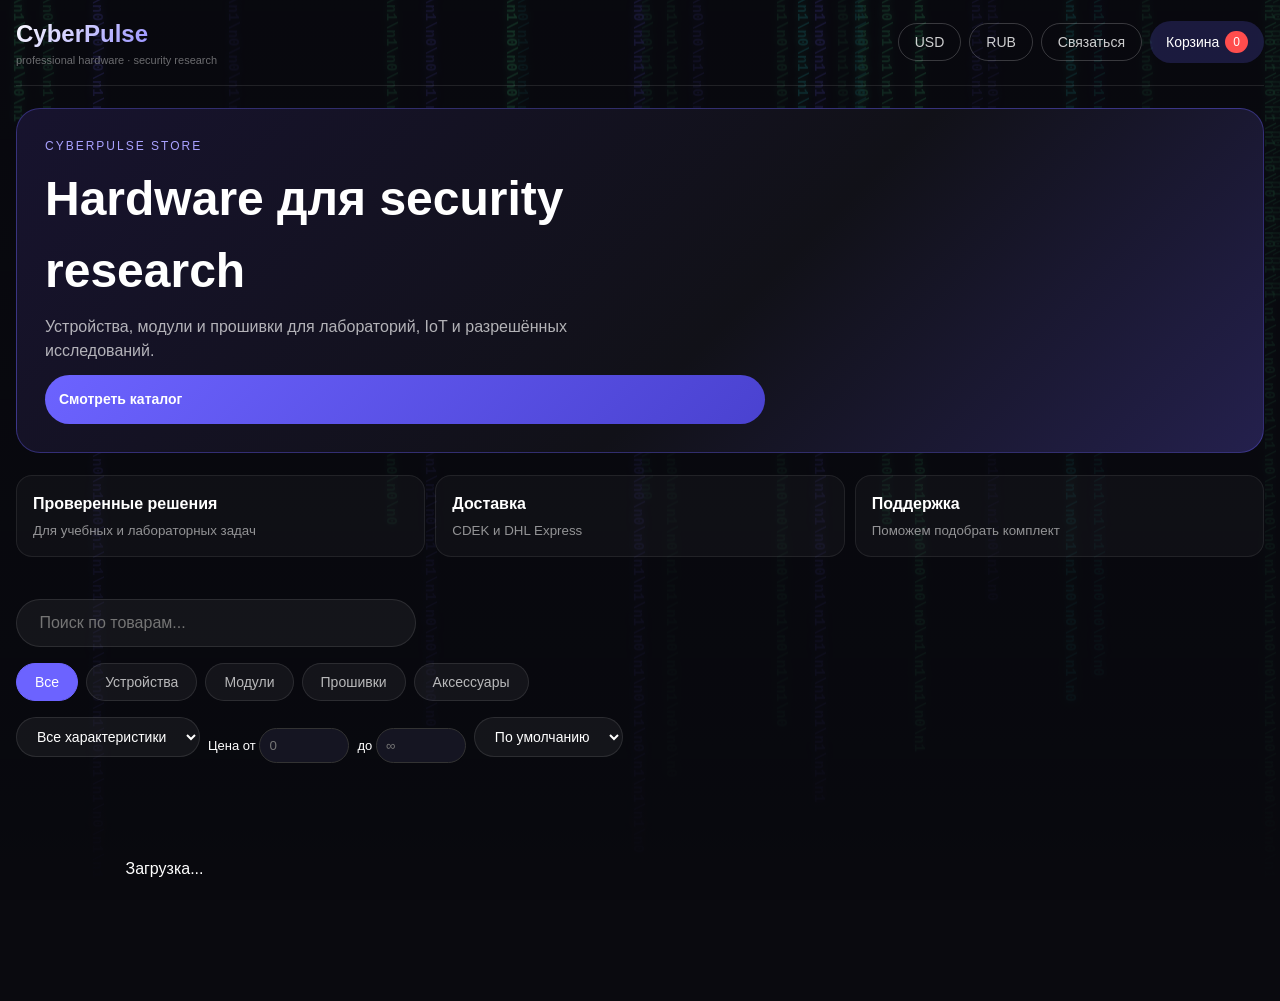
==== commit fff6d678: "Use API catalog as single source and improve responsive storefront" ====
--- a/index.html
+++ b/index.html
@@ -2,14 +2,14 @@
 <html lang="ru">
 <head> <meta charset="UTF-8"> <meta name="viewport" content="width=device-width, initial-scale=1.0, maximum-scale=1.0, user-scalable=no"> <meta http-equiv="X-Content-Type-Options" content="nosniff"> <title>CyberPulse — устройства для кибербезопасности и лабораторий</title>
 <meta name="description" content="CyberPulse — устройства, модули и прошивки для кибербезопасности, радиолабораторий и IoT-проектов."><meta name="keywords" content="Flipper Zero, HackRF, ESP32, SDR, кибербезопасность"><meta property="og:title" content="CyberPulse — hardware для security research"><link rel="icon" href="favicon.svg" type="image/svg+xml"> <style> * { margin: 0; padding: 0; box-sizing: border-box; -webkit-tap-highlight-color: transparent; } html, body { overflow-x: hidden; width: 100%; } body { background: #0A0A0F; font-family: 'Inter', -apple-system, BlinkMacSystemFont, 'Segoe UI', Roboto, sans-serif; color: #FFFFFF; line-height: 1.5; -webkit-text-size-adjust: 100%; } .container { max-width: 1400px; margin: 0 auto; padding: 0 16px; } .header { display: flex; justify-content: space-between; align-items: center; padding: 16px 0; border-bottom: 1px solid rgba(255,255,255,0.1); flex-wrap: wrap; gap: 12px; } .logo h1 { font-size: 24px; background: linear-gradient(135deg, #FFFFFF, #6C63FF); -webkit-background-clip: text; background-clip: text; color: transparent; cursor: pointer; } .logo p { font-size: 11px; color: rgba(255,255,255,0.4); } .nav-buttons { display: flex; gap: 8px; align-items: center; flex-wrap: wrap; } .btn-outline { background: transparent; border: 1px solid rgba(255,255,255,0.2); padding: 10px 16px; border-radius: 40px; color: rgba(255,255,255,0.8); cursor: pointer; transition: all 0.2s; font-size: 14px; } .btn-outline:hover { border-color: #6C63FF; color: #6C63FF; } .btn-outline:active { transform: scale(0.96); } .search-input { width: 100%; max-width: 400px; background: rgba(255,255,255,0.05); border: 1px solid rgba(255,255,255,0.1); padding: 14px 18px; border-radius: 40px; color: white; margin: 20px 0 16px; font-size: 16px; } .search-input:focus { outline: none; border-color: #6C63FF; } .categories { display: flex; gap: 8px; flex-wrap: wrap; margin-bottom: 16px; } .category-btn { background: rgba(255,255,255,0.05); border: 1px solid rgba(255,255,255,0.1); padding: 10px 18px; border-radius: 40px; color: rgba(255,255,255,0.7); cursor: pointer; transition: all 0.2s; font-size: 14px; white-space: nowrap; } .category-btn.active { background: #6C63FF; border-color: #6C63FF; color: white; } .category-btn:active { transform: scale(0.96); } .sort-select { background: rgba(255,255,255,0.05); border: 1px solid rgba(255,255,255,0.1); padding: 10px 16px; border-radius: 40px; color: white; margin-bottom: 16px; cursor: pointer; font-size: 14px; } .catalog { display: grid; grid-template-columns: repeat(auto-fill, minmax(280px, 1fr)); gap: 20px; margin: 24px 0 60px; } .product-card { background: rgba(255,255,255,0.03); border: 1px solid rgba(255,255,255,0.08); border-radius: 20px; padding: 16px; transition: all 0.3s; display: flex; flex-direction: column; } .product-img { width: 100%; aspect-ratio: 4 / 3; min-height: 220px; background: rgba(255,255,255,0.02); border-radius: 16px; display: flex; align-items: center; justify-content: center; overflow: hidden; margin-bottom: 14px; cursor: pointer; padding: 0; } .product-img img { width: 100%; height: 100%; object-fit: contain; object-position: center; border-radius: 16px; display: block; transition: transform .25s ease; } .product-img:hover img { transform: scale(1.03); } .product-img .fallback { font-size: 64px; } .product-title { font-size: 17px; font-weight: 600; margin-bottom: 6px; cursor: pointer; } .product-desc { font-size: 13px; color: rgba(255,255,255,0.5); margin: 6px 0; line-height: 1.4; flex-grow: 1; } .product-price { font-size: 22px; font-weight: 700; color: #6C63FF; margin: 10px 0; } .old-price { font-size: 13px; color: rgba(255,255,255,0.4); text-decoration: line-through; margin-left: 6px; } .sale-badge { background: #FF4D4D; border-radius: 20px; padding: 2px 8px; font-size: 11px; margin-left: 6px; } .btn-details { width: 100%; background: transparent; border: 1px solid rgba(108,99,255,0.5); padding: 12px; border-radius: 40px; color: #6C63FF; font-weight: 600; cursor: pointer; transition: all 0.2s; margin-bottom: 8px; font-size: 14px; } .btn-cart { width: 100%; background: linear-gradient(135deg, #6C63FF, #4A42D0); border: none; padding: 14px; border-radius: 40px; color: white; font-weight: 600; cursor: pointer; transition: all 0.2s; font-size: 14px; } .cart-icon { position: relative; cursor: pointer; display: flex; align-items: center; gap: 6px; background: rgba(108, 99, 255, 0.2); padding: 10px 16px; border-radius: 40px; font-size: 14px; } .cart-count { background: #FF4D4D; border-radius: 20px; padding: 2px 8px; font-size: 12px; } .cart-modal { display: none; position: fixed; top: 50%; left: 50%; transform: translate(-50%, -50%); width: 550px; max-width: 94vw; max-height: 85vh; background: #111118; border: 1px solid rgba(255,255,255,0.1); border-radius: 24px; z-index: 1001; overflow: hidden; } .cart-modal.show { display: flex; flex-direction: column; animation: fadeIn 0.2s ease; } @keyframes fadeIn { from { opacity: 0; transform: translate(-50%, -50%) scale(0.95); } to { opacity: 1; transform: translate(-50%, -50%) scale(1); } } .cart-header { display: flex; justify-content: space-between; align-items: center; padding: 18px; border-bottom: 1px solid rgba(255,255,255,0.1); } .cart-items { flex: 1; overflow-y: auto; padding: 14px; } .cart-item { display: flex; align-items: center; gap: 10px; padding: 12px 8px; border-bottom: 1px solid rgba(255,255,255,0.05); flex-wrap: wrap; } .cart-item-img { font-size: 28px; width: 40px; text-align: center; flex-shrink: 0; } .cart-item-info { flex: 1; min-width: 100px; } .cart-item-name { font-weight: 600; font-size: 13px; } .cart-item-price { font-size: 11px; color: #6C63FF; } .cart-item-controls { display: flex; align-items: center; gap: 6px; } .cart-qty-btn { background: rgba(255,255,255,0.1); border: none; width: 30px; height: 30px; border-radius: 8px; cursor: pointer; color: white; font-size: 16px; } .cart-footer { padding: 18px; border-top: 1px solid rgba(255,255,255,0.1); } .cart-total { display: flex; justify-content: space-between; font-size: 18px; font-weight: 700; margin-bottom: 14px; } .btn-checkout { width: 100%; background: linear-gradient(135deg, #6C63FF, #4A42D0); border: none; padding: 16px; border-radius: 40px; color: white; font-weight: 600; cursor: pointer; font-size: 16px; } .close-cart { background: none; border: none; color: rgba(255,255,255,0.6); font-size: 26px; cursor: pointer; padding: 4px 12px; } .overlay { display: none; position: fixed; top: 0; left: 0; width: 100%; height: 100%; background: rgba(0,0,0,0.7); backdrop-filter: blur(4px); z-index: 1000; } .overlay.show { display: block; } .toast { position: fixed; bottom: 20px; right: 16px; left: 16px; max-width: 400px; margin-left: auto; background: #111118; border-left: 4px solid #6C63FF; padding: 14px 18px; border-radius: 12px; z-index: 1100; animation: slideIn 0.3s ease; font-size: 14px; } .contact-modal { display: none; position: fixed; top: 50%; left: 50%; transform: translate(-50%, -50%); width: 380px; max-width: 94vw; background: #111118; border: 1px solid rgba(255,255,255,0.1); border-radius: 24px; padding: 28px 20px; z-index: 2000; text-align: center; } .contact-modal.show { display: block; animation: fadeIn 0.2s ease; } .contact-link { display: inline-block; background: linear-gradient(135deg, #6C63FF, #4A42D0); padding: 14px 28px; border-radius: 40px; color: white; text-decoration: none; margin: 8px 0; font-size: 16px; } .close-contact { background: rgba(255,255,255,0.1); border: none; padding: 12px 24px; border-radius: 40px; color: white; cursor: pointer; margin-top: 16px; font-size: 14px; } @keyframes slideIn { from { opacity: 0; transform: translateX(20px); } to { opacity: 1; transform: translateX(0); } } @media (max-width: 768px) { .container { padding: 0 12px; } .logo h1 { font-size: 20px; } .logo p { font-size: 10px; } .nav-buttons { gap: 6px; width: 100%; } .btn-outline { padding: 10px 14px; font-size: 13px; flex: 1; text-align: center; } .cart-icon { padding: 10px 14px; font-size: 13px; } .search-input { font-size: 15px; padding: 12px 16px; } .category-btn { padding: 8px 16px; font-size: 13px; } .catalog { grid-template-columns: 1fr; gap: 14px; } .product-card { padding: 14px; border-radius: 16px; } .product-img { aspect-ratio: 1 / 1; min-height: 0; } .product-price { font-size: 20px; } .cart-modal { width: 96vw; } } input[type=number]::-webkit-inner-spin-button,input[type=number]::-webkit-outer-spin-button{-webkit-appearance:none;margin:0}input[type=number]{-moz-appearance:textfield}</style>
-<style id="cyberpulse-binary-style">.binary-rain{position:fixed;inset:0;z-index:-1;overflow:hidden;pointer-events:none;opacity:.22;background:#070910}.binary-column{position:absolute;top:-35vh;color:#4dff9b;font:600 14px/1.45 ui-monospace,SFMono-Regular,Consolas,monospace;white-space:pre;writing-mode:vertical-rl;text-shadow:0 0 8px rgba(77,255,155,.75);animation:binaryFall linear infinite;will-change:transform}.binary-column:nth-child(3n){color:#6c63ff;text-shadow:0 0 8px rgba(108,99,255,.7)}.binary-column:nth-child(5n){color:#25d9d0}.binary-rain:after{content:"";position:absolute;inset:0;background:linear-gradient(180deg,rgba(7,9,16,.1),rgba(7,9,16,.72) 80%,#0a0a0f)}@keyframes binaryFall{from{transform:translateY(-20vh)}to{transform:translateY(145vh)}}@media(prefers-reduced-motion:reduce){.binary-column{animation:none;top:10vh;opacity:.08}}@media(max-width:600px){.binary-column{font-size:10px;opacity:.55}}</style></head>
+<style id="cyberpulse-binary-style">.binary-rain{position:fixed;inset:0;z-index:-1;overflow:hidden;pointer-events:none;opacity:.22;background:#070910}.binary-column{position:absolute;top:-35vh;color:#4dff9b;font:600 14px/1.45 ui-monospace,SFMono-Regular,Consolas,monospace;white-space:pre;writing-mode:vertical-rl;text-shadow:0 0 8px rgba(77,255,155,.75);animation:binaryFall linear infinite;will-change:transform}.binary-column:nth-child(3n){color:#6c63ff;text-shadow:0 0 8px rgba(108,99,255,.7)}.binary-column:nth-child(5n){color:#25d9d0}.binary-rain:after{content:"";position:absolute;inset:0;background:linear-gradient(180deg,rgba(7,9,16,.1),rgba(7,9,16,.72) 80%,#0a0a0f)}@keyframes binaryFall{from{transform:translateY(-20vh)}to{transform:translateY(145vh)}}@media(prefers-reduced-motion:reduce){.binary-column{animation:none;top:10vh;opacity:.08}}@media(max-width:600px){.binary-column{font-size:10px;opacity:.55}}</style><style id="responsive-overrides">@media (max-width:760px){.header{align-items:stretch}.nav-buttons{width:100%}.nav-buttons .btn-outline{flex:1}.catalog{grid-template-columns:1fr;gap:12px}.product-card{padding:12px}.product-img{min-height:0;aspect-ratio:1/1}.cart-modal{width:96vw;max-height:90vh}.filters{display:grid!important;grid-template-columns:1fr 1fr}.filters select{width:100%}.filters label{display:flex;align-items:center;gap:5px}.filters input{max-width:100%;width:100%!important}}@media (min-width:761px){.catalog{grid-template-columns:repeat(auto-fill,minmax(280px,1fr))}} </style></head>
 <body>
 <div class="overlay" id="overlay"></div>
 <div class="container"> <div class="header"> <div class="logo" onclick="location.reload()"> <h1>CyberPulse</h1> <p>professional hardware · security research</p> </div> <div class="nav-buttons"> <button class="btn-outline" id="usdBtn">USD</button> <button class="btn-outline" id="rubBtn">RUB</button> <button class="btn-outline" id="contactBtn">Связаться</button> <div class="cart-icon" id="cartIcon">Корзина <span class="cart-count" id="cartCount">0</span></div> </div> </div> <section class="hero-banner" style="margin:22px 0;padding:28px;border-radius:24px;background:linear-gradient(135deg,#17132e,#111118 58%,#24204d);border:1px solid rgba(108,99,255,.35)"><div style="max-width:720px"><div style="color:#a9a2ff;font-size:12px;letter-spacing:2px;text-transform:uppercase">CyberPulse Store</div><h2 style="font-size:clamp(28px,5vw,48px);margin:8px 0">Hardware для security research</h2><p style="color:rgba(255,255,255,.68);max-width:620px">Устройства, модули и прошивки для лабораторий, IoT и разрешённых исследований.</p><a href="#catalog" class="btn-cart" style="display:inline-block;text-decoration:none;margin-top:12px">Смотреть каталог</a></div></section><section class="benefits" style="display:grid;grid-template-columns:repeat(auto-fit,minmax(180px,1fr));gap:10px;margin:16px 0 22px"><div class="benefit" style="padding:16px;border:1px solid rgba(255,255,255,.08);border-radius:16px;background:rgba(255,255,255,.03)"> <b>Проверенные решения</b><small style="display:block;color:rgba(255,255,255,.55);margin-top:5px">Для учебных и лабораторных задач</small></div><div class="benefit" style="padding:16px;border:1px solid rgba(255,255,255,.08);border-radius:16px;background:rgba(255,255,255,.03)"> <b>Доставка</b><small style="display:block;color:rgba(255,255,255,.55);margin-top:5px">CDEK и DHL Express</small></div><div class="benefit" style="padding:16px;border:1px solid rgba(255,255,255,.08);border-radius:16px;background:rgba(255,255,255,.03)"> <b>Поддержка</b><small style="display:block;color:rgba(255,255,255,.55);margin-top:5px">Поможем подобрать комплект</small></div></section><input type="text" id="searchInput" class="search-input" placeholder=" Поиск по товарам..."> <div class="categories" id="categories"></div> <div class="filters" style="display:flex;gap:8px;flex-wrap:wrap;align-items:center;margin-bottom:16px"><select id="specFilter" class="sort-select"><option value="">Все характеристики</option><option value="Wi-Fi">Wi-Fi</option><option value="Bluetooth">Bluetooth</option><option value="Sub-GHz">Sub-GHz</option><option value="USB">USB</option><option value="SDR">SDR</option><option value="Linux">Linux</option></select><label style="font-size:13px">Цена от <input id="minPrice" type="number" min="0" placeholder="0" style="width:90px;padding:9px;border-radius:20px;background:#151522;color:#fff;border:1px solid #333"></label><label style="font-size:13px">до <input id="maxPrice" type="number" min="0" placeholder="∞" style="width:90px;padding:9px;border-radius:20px;background:#151522;color:#fff;border:1px solid #333"></label><select id="sortSelect" class="sort-select"> <option value="default">По умолчанию</option> <option value="price_asc">Цена ↑</option> <option value="price_desc">Цена ↓</option> </select></div> <div id="catalog" class="catalog"></div>
 </div> <div class="cart-modal" id="cartModal"> <div class="cart-header"> <span style="font-weight:600;"> Корзина</span> <button class="close-cart" id="closeCartBtn"></button> </div> <div id="cartItemsList" class="cart-items"> <div style="text-align:center; padding:40px;">Корзина пуста</div> </div> <div class="cart-footer" id="cartFooter" style="display:none;"> <div class="cart-total"> <span>Итого:</span> <span id="cartTotal">0 $</span> </div> <button class="btn-checkout" id="checkoutBtn">Оформить заказ</button> </div>
 </div> <div class="contact-modal" id="contactModal"> <h3> Свяжитесь с нами</h3> <p>По всем вопросам обращайтесь к нашему менеджеру:</p> <a href="https://t.me/TENOR870" target="_blank" rel="noopener noreferrer" class="contact-link">@TENOR870</a> <button class="close-contact" onclick="closeContactModal()">Закрыть</button>
-</div> <script> const ALL_PRODUCTS = [ { id: 1, name: "Flipper Zero", price_usd: 390, price_usd_max: null, salePrice: null, salePriceMax: null, category: "devices", img: "flipper-zero.png", desc: "Карманный мультитул для изучения RFID/NFC, Sub-GHz, ИК, iButton, BLE и аппаратных интерфейсов.", fullDesc: "Flipper Zero — компактная платформа для разработчиков, энтузиастов электроники и специалистов по информационной безопасности. Устройство объединяет работу с NFC/RFID, Sub-GHz, инфракрасными сигналами, iButton, Bluetooth LE и GPIO. Подходит для лабораторных экспериментов, автоматизации, изучения протоколов и тестирования собственных устройств и систем в рамках разрешённого доступа. Возможности можно расширять внешними модулями через GPIO.", specs: ["Sub-GHz: встроенный CC1101, поддержка нескольких региональных диапазонов", "NFC: 13.56 МГц", "125 кГц RFID", "Инфракрасный передатчик/приёмник", "iButton / 1-Wire", "Bluetooth LE и USB", "GPIO для подключения внешних модулей", "microSD для хранения данных"] }, { id: 2, name: "HackRF One", price_usd: 590, price_usd_max: null, salePrice: null, salePriceMax: null, category: "devices", img: "hackrf-one.png", desc: "Широкополосная SDR-платформа для исследования радиосигналов примерно от 1 МГц до 6 ГГц.", fullDesc: "HackRF One — программно-определяемая радиосистема (SDR) для изучения радиочастотного спектра. Она позволяет принимать или передавать радиосигналы в широком диапазоне частот и используется вместе с SDR-программами для анализа спектра, разработки и тестирования радиосистем. Хороший выбор для радиолюбителей, разработчиков и специалистов, которым нужен более глубокий контроль над RF-средой. Передачу следует выполнять только на разрешённых частотах и в соответствии с местным законодательством.", specs: ["Диапазон: примерно 1 МГц – 6 ГГц", "Полудуплексный приём или передача", "До 20 млн комплексных отсчётов/с", "8-bit ADC / DAC", "USB 2.0 High Speed", "SMA-разъём для внешней антенны", "Совместимость с популярным SDR-ПО"] }, { id: 3, name: "HackRF One Portapack H2", price_usd: 890, price_usd_max: null, salePrice: null, salePriceMax: null, category: "devices", img: "hackrf-portapack.png", desc: "Автономный портативный SDR-комплект на базе HackRF One с экраном и аппаратным управлением.", fullDesc: "HackRF One + PortaPack H2 превращает SDR-платформу в портативный комплекс, способный выполнять многие задачи без постоянного подключения к компьютеру. Экран, органы управления и поддержка microSD делают комплект удобным для наблюдения за спектром, радиолюбительских экспериментов и полевых исследований. Подходит пользователям, которым важна мобильность HackRF и быстрый доступ к SDR-инструментам.", specs: ["SDR-основа HackRF One", "Диапазон примерно 1 МГц – 6 ГГц", "Цветной LCD-дисплей", "Аппаратные органы управления", "microSD для файлов и настроек", "SMA для внешней антенны", "USB для подключения и питания"] }, { id: 4, name: "UConsole", price_usd: 950, price_usd_max: 1240, salePrice: null, salePriceMax: null, category: "devices", img: "uconsole.png", desc: "Модульный портативный Linux-компьютер с дисплеем, клавиатурой и возможностью собрать мобильную рабочую станцию.", fullDesc: "uConsole — компактный модульный компьютер формата handheld для Linux, терминала, программирования, сетевой диагностики и работы с совместимым внешним оборудованием. В зависимости от комплектации аппаратная платформа, объём памяти и дополнительные модули могут отличаться. Это удобная база для мобильной лаборатории, удалённого администрирования и учебных проектов.", specs: ["Модульная вычислительная платформа", "Встроенный дисплей и клавиатура", "Поддержка Linux-дистрибутивов", "USB и аппаратные интерфейсы", "Wi-Fi / Bluetooth зависят от конфигурации", "Комплектация и характеристики уточняются перед заказом"] }, { id: 5, name: "Raspberry Pi 4 (8GB)", price_usd: 120, price_usd_max: null, salePrice: null, salePriceMax: null, category: "devices", img: "raspberry-pi4.png", desc: "Одноплатный компьютер с 8 ГБ RAM для серверов, автоматизации, разработки и учебных лабораторий.", fullDesc: "Raspberry Pi 4 Model B с 8 ГБ оперативной памяти — универсальный одноплатный компьютер для Linux-проектов. Подходит для домашнего сервера, разработки, программирования, сетевых лабораторий, автоматизации и прототипирования. Большой объём RAM делает версию 8 ГБ удобной для многозадачной работы и более тяжёлых приложений.", specs: ["8 ГБ LPDDR4 RAM", "4-ядерный ARM Cortex-A72", "Gigabit Ethernet", "Двухдиапазонный Wi-Fi", "Bluetooth", "2 × USB 3.0 + 2 × USB 2.0", "2 × micro-HDMI", "40-pin GPIO"] }, { id: 6, name: "WiFi Pineapple", price_usd: 590, price_usd_max: null, salePrice: null, salePriceMax: null, category: "devices", img: "wifi-pineapple.png", desc: "Специализированная платформа для аудита Wi-Fi, мониторинга беспроводной среды и учебных лабораторий.", fullDesc: "WiFi Pineapple — специализированная платформа для авторизованного тестирования беспроводных сетей. Она помогает специалистам исследовать Wi-Fi-среду, проводить инвентаризацию точек доступа, наблюдать за беспроводными событиями и воспроизводить лабораторные сценарии оценки защищённости. Управление выполняется через удобный веб-интерфейс; использовать устройство следует только в собственных сетях или при наличии разрешения владельца.", specs: ["Платформа для аудита Wi-Fi", "Мониторинг беспроводной среды", "Веб-интерфейс управления", "Экосистема PineAP", "Поддержка модулей и автоматизации", "Предназначен для разрешённого тестирования"] }, { id: 7, name: "CC1101 модуль", price_usd: 120, price_usd_max: null, salePrice: null, salePriceMax: null, category: "modules", img: "cc1101.png", desc: "Внешний Sub-GHz-модуль для Flipper Zero с CC1101 и внешней антенной.", fullDesc: "CC1101 — внешний радиомодуль для Flipper Zero, предназначенный для экспериментов с совместимыми Sub-GHz-сигналами. Внешняя антенна и отдельный трансивер могут быть удобны в лабораторных исследованиях, разработке и диагностике собственных беспроводных устройств. Реальный диапазон частот и дальность зависят от платы, антенны, настроек и региональных ограничений.", specs: ["Трансивер CC1101", "Sub-GHz диапазоны зависят от конфигурации", "Внешняя антенна", "Подключение через GPIO", "Совместимость с Flipper Zero", "Для исследований разрешённых радиосистем"] }, { id: 8, name: "ESP32 Marauder V6", price_usd: 250, price_usd_max: null, salePrice: null, salePriceMax: null, category: "modules", img: "esp32-marauder.png", desc: "ESP32-модуль с Marauder для анализа Wi-Fi 2.4 ГГц и Bluetooth в собственной лаборатории.", fullDesc: "ESP32 Marauder V6 — специализированный модуль на базе ESP32 для исследования беспроводных сетей и Bluetooth. Он подходит для обучения, мониторинга радиоокружения и проведения разрешённых тестов безопасности. Может использоваться как дополнение к Flipper Zero или как отдельная экспериментальная платформа в зависимости от исполнения платы.", specs: ["Платформа ESP32", "Wi-Fi 2.4 ГГц", "Bluetooth / BLE", "Marauder firmware", "Дисплей — в зависимости от версии", "Подключение к Flipper Zero — в совместимых конфигурациях"] }, { id: 9, name: "ESP32 Multi-Tool", price_usd: 160, price_usd_max: null, salePrice: null, salePriceMax: null, category: "devices", img: "esp32-multitool.png", desc: "Портативная экспериментальная платформа на ESP32 для беспроводных, IoT и embedded-проектов.", fullDesc: "ESP32 Multi-Tool — компактное устройство для разработки и учебных экспериментов с беспроводными технологиями и микроконтроллерами. Подходит для прототипирования, диагностики IoT-устройств, изучения Wi-Fi/BLE и запуска совместимых инструментов. Точный набор радиомодулей и поддерживаемых диапазонов зависит от конкретной аппаратной ревизии устройства.", specs: ["Платформа семейства ESP32", "Wi-Fi 2.4 ГГц", "Bluetooth / BLE", "Портативный формат", "Возможность расширения — зависит от ревизии", "Для разработки и авторизованных исследований"] }, { id: 10, name: "NRF24 для Flipper Zero", price_usd: 150, price_usd_max: null, salePrice: null, salePriceMax: null, category: "modules", img: "nrf24.png", desc: "2.4-ГГц модуль nRF24L01+ для экспериментов с совместимыми цифровыми радиоустройствами.", fullDesc: "NRF24 для Flipper Zero — внешний модуль на базе nRF24L01+, который добавляет аппаратную платформу для работы с совместимыми 2.4-ГГц радиопротоколами. Подходит для разработки, исследования собственных IoT-устройств и учебных лабораторий. Возможности зависят от установленного ПО, конкретной платы и используемой антенны.", specs: ["nRF24L01+", "Диапазон 2.4 ГГц", "Подключение через GPIO", "Внешняя антенна — в соответствующей версии", "Совместимость с Flipper Zero", "Для разработки и лабораторных исследований"] }, { id: 11, name: "SUB-GHZ PRO модуль", price_usd: 130, price_usd_max: null, salePrice: null, salePriceMax: null, category: "modules", img: "subghz-pro.png", desc: "Внешний Sub-GHz-модуль для Flipper Zero, ориентированный на стабильную работу с совместимыми радиосистемами.", fullDesc: "SUB-GHZ PRO — внешний радиомодуль для расширения экспериментальных возможностей Flipper Zero в Sub-GHz-диапазоне. Он предназначен для лабораторного анализа, разработки и диагностики совместимых устройств. Характеристики дальности и доступных частот зависят от используемого трансивера, антенны, прошивки и требований законодательства конкретного региона.", specs: ["Sub-GHz радиомодуль", "Приём и передача в поддерживаемых диапазонах", "Внешняя антенна", "GPIO-подключение", "Совместимость с Flipper Zero", "Работа только в разрешённых диапазонах"] }, { id: 12, name: "ESP32 Wi-Fi Module", price_usd: 150, price_usd_max: null, salePrice: null, salePriceMax: null, category: "modules", img: "esp32-wifi.png", desc: "Wi-Fi/BLE-модуль на ESP32 для Flipper Zero, разработки и анализа собственной беспроводной инфраструктуры.", fullDesc: "ESP32 Wi-Fi Module добавляет Flipper Zero отдельную ESP32-платформу для Wi-Fi/BLE-проектов. Модуль подходит для программирования, мониторинга беспроводной среды, тестовых стендов и экспериментов с совместимыми прошивками. Это практичное расширение для пользователей, которым нужны возможности ESP32 рядом с Flipper Zero.", specs: ["ESP32", "Wi-Fi 2.4 ГГц", "Bluetooth / BLE — зависит от чипа и прошивки", "GPIO-подключение", "Поддержка совместимых ESP32-прошивок", "Для разработки и разрешённого тестирования"] }, { id: 13, name: "Кастомная прошивка", price_usd: 50, price_usd_max: null, salePrice: null, salePriceMax: null, category: "firmware", img: "custom-firmware.png", desc: "Установка и базовая настройка совместимой альтернативной прошивки для Flipper Zero.", fullDesc: "Услуга установки кастомной прошивки для Flipper Zero включает подготовку устройства, установку выбранной совместимой сборки и базовую проверку работоспособности. Конкретная прошивка подбирается по задачам пользователя и текущей совместимости. Сторонние прошивки являются независимыми проектами и могут отличаться по функциям, стабильности и частоте обновлений.", specs: ["Установка совместимой прошивки", "Базовая настройка", "Проверка запуска устройства", "Выбор сборки по совместимости", "Сохранение официальной возможности перепрошивки", "Стороннее ПО не является продуктом Flipper Devices"] }, { id: 14, name: "BadUSB для Flipper Zero", price_usd: 80, price_usd_max: null, salePrice: null, salePriceMax: null, category: "accessories", img: "badusb.png", desc: "Инструмент для автоматизации клавиатурных действий и тестирования собственных компьютеров через USB HID.", fullDesc: "BadUSB используется для автоматизации последовательностей клавиатурного ввода через стандартный USB HID-интерфейс. Он подходит для собственных тестовых стендов, демонстрации рисков доверия к USB-устройствам, автоматизации повторяющихся действий и обучения основам физической безопасности рабочих станций. Запускать сценарии следует только на своих устройствах или с явного разрешения владельца.", specs: ["USB HID", "Автоматизация последовательностей ввода", "Поддержка сценариев", "Учебные демонстрации безопасности", "Тестирование собственных устройств", "Использование только с разрешением владельца"] } ]; let products = []; let currentCategory = "all"; let searchQuery = ""; let currentCurrency = 'USD'; let rubRate = 92; let sortType = "default"; let cart = []; try { const parsed = JSON.parse(localStorage.getItem('cart') || '[]'); cart = Array.isArray(parsed) ? parsed : []; } catch (_) { cart = []; } const categories = [ { id: "all", name: " Все" }, { id: "devices", name: " Устройства" }, { id: "modules", name: " Модули" }, { id: "firmware", name: " Прошивки" }, { id: "accessories", name: " Аксессуары" } ]; function loadProductsFromStorage() { products = JSON.parse(JSON.stringify(ALL_PRODUCTS)).filter(p => !/badusb/i.test(String(p.name||''))); try { const custom = JSON.parse(localStorage.getItem("adminProducts") || "[]"); if (Array.isArray(custom)) products = products.concat(custom); } catch (_) {} console.log(' Загружено товаров:', products.length); renderCategories(); renderCatalog(); } function escapeHtml(text) { if (!text) return ''; const div = document.createElement('div'); div.textContent = text; return div.innerHTML; } const catalogDiv = document.getElementById('catalog'); const categoriesDiv = document.getElementById('categories'); const searchInput = document.getElementById('searchInput'); const cartCountSpan = document.getElementById('cartCount'); const cartIcon = document.getElementById('cartIcon'); const cartModal = document.getElementById('cartModal'); const overlay = document.getElementById('overlay'); const closeCartBtn = document.getElementById('closeCartBtn'); const contactBtn = document.getElementById('contactBtn'); const contactModal = document.getElementById('contactModal'); function updateCartCount() { const count = cart.reduce((sum, item) => sum + item.quantity, 0); cartCountSpan.innerText = count; localStorage.setItem('cart', JSON.stringify(cart)); } window.addToCart = function(id) { fetch('https://cyberpulse-api-production.up.railway.app/api/analytics/events',{method:'POST',headers:{'Content-Type':'application/json'},body:JSON.stringify({event_name:'add_to_cart',product_id:id})}).catch(()=>{}); const existing = cart.find(item => item.id === id); if(existing) existing.quantity++; else cart.push({ id: id, quantity: 1 }); updateCartCount(); renderCatalog(); renderCartModal(); showToast(" Добавлено", "#4ADE80"); }; window.openProduct = function(id) { fetch('https://cyberpulse-api-production.up.railway.app/api/analytics/events',{method:'POST',headers:{'Content-Type':'application/json'},body:JSON.stringify({event_name:'product_click',product_id:id})}).catch(()=>{}); const product = products.find(p => p.id === id); if(product) { const key = 'cyberpulse-clicks'; const clicks = JSON.parse(localStorage.getItem(key) || '{}'); clicks[id] = Number(clicks[id] || 0) + 1; localStorage.setItem(key, JSON.stringify(clicks)); try { localStorage.setItem('currentProduct', JSON.stringify(product)); localStorage.setItem('checkoutProducts', JSON.stringify(products.map(item => { const copy = { ...item }; delete copy.img; return copy; }))); } catch (_) { localStorage.removeItem('checkoutProducts'); localStorage.setItem('currentProduct', JSON.stringify({ ...product, img: '' })); } window.location.href = 'product.html'; } }; window.removeFromCart = function(id) { cart = cart.filter(item => item.id !== id); updateCartCount(); renderCartModal(); renderCatalog(); showToast(" Удалено", "#F87171"); }; window.changeQuantity = function(id, delta) { const item = cart.find(i => i.id === id); if(item) { item.quantity += delta; if(item.quantity <= 0) cart = cart.filter(i => i.id !== id); updateCartCount(); renderCartModal(); renderCatalog(); } }; async function fetchRubRate() { try { const res = await fetch('https://api.exchangerate-api.com/v4/latest/USD'); const data = await res.json(); rubRate = data.rates.RUB || 92; } catch(e) { rubRate = 92; } renderCatalog(); } function getPrice(product) { const baseMin = product.salePrice ? product.salePrice : product.price_usd; const baseMax = product.salePriceMax ? product.salePriceMax : (product.price_usd_max || null); if(currentCurrency === 'USD') { return { val: baseMin, valMax: baseMax, sym: '$', oldVal: (product.salePrice || product.salePriceMax) ? product.price_usd : null, oldValMax: (product.salePrice || product.salePriceMax) ? (product.price_usd_max || null) : null }; } return { val: Math.round(baseMin * rubRate), valMax: baseMax ? Math.round(baseMax * rubRate) : null, sym: '₽', oldVal: (product.salePrice || product.salePriceMax) ? Math.round(product.price_usd * rubRate) : null, oldValMax: (product.salePrice || product.salePriceMax) && product.price_usd_max ? Math.round(product.price_usd_max * rubRate) : null }; } function formatPrice(price) { if (price.valMax) return `от ${price.val} до ${price.valMax} ${price.sym}`; return `${price.val} ${price.sym}`; } function formatOldPrice(price) { if (!price.oldVal) return ''; if (price.oldValMax) return `от ${price.oldVal} до ${price.oldValMax} ${price.sym}`; return `${price.oldVal} ${price.sym}`; } function getTotalUSD() { return cart.reduce((sum, item) => { const product = products.find(p => p.id === item.id); const price = product ? (product.salePrice || product.price_usd) : 0; return sum + (price * item.quantity); }, 0); } function getFilteredProducts() { let filtered = products; if(currentCategory !== 'all') filtered = filtered.filter(p => p.category === currentCategory); if(searchQuery) { const q = searchQuery.toLowerCase(); filtered = filtered.filter(p => p.name.toLowerCase().includes(q) || (p.desc || '').toLowerCase().includes(q)); } const spec = document.getElementById('specFilter')?.value || ''; if (spec) filtered = filtered.filter(p => (p.specs || []).some(s => s.toLowerCase().includes(spec.toLowerCase())) || (p.desc || '').toLowerCase().includes(spec.toLowerCase())); const minRaw = document.getElementById('minPrice')?.value?.trim() || ''; const maxRaw = document.getElementById('maxPrice')?.value?.trim() || ''; const min = minRaw === '' ? 0 : Number(minRaw); const max = maxRaw === '' ? Infinity : Number(maxRaw); filtered = filtered.filter(p => { const price = Number(p.salePrice || p.price_usd || 0); return price >= min && price <= max; }); if(sortType === 'price_asc') filtered.sort((a,b) => (a.salePrice || a.price_usd) - (b.salePrice || b.price_usd)); if(sortType === 'price_desc') filtered.sort((a,b) => (b.salePrice || b.price_usd) - (a.salePrice || a.price_usd)); return filtered; } function renderCatalog() { if(!products || products.length === 0) { catalogDiv.innerHTML = '<div style="text-align:center; padding:60px;"> Загрузка...</div>'; return; } const filtered = getFilteredProducts(); if(filtered.length === 0) { catalogDiv.innerHTML = '<div style="text-align:center; padding:60px;"> Ничего не найдено</div>'; return; } catalogDiv.innerHTML = filtered.map(p => { const price = getPrice(p); const inCart = cart.find(i => i.id === p.id); const hasSale = (p.salePrice && p.salePrice < p.price_usd) || (p.salePriceMax && p.salePriceMax < p.price_usd_max); const oldPriceText = formatOldPrice(price); return ` <div class="product-card"> <div class="product-img" onclick="openProduct(${p.id})"> <img src="${escapeHtml(p.img)}" alt="${escapeHtml(p.name)}" loading="lazy" decoding="async" onerror="this.style.display='none'; this.parentElement.innerHTML='<span class=\\'fallback\\'></span>';"> </div> <div class="product-title" onclick="openProduct(${p.id})">${escapeHtml(p.name)}</div> <div class="product-desc">${escapeHtml((p.desc || '').substring(0, 100))}...</div> <div class="product-rating" style="color:#ffd166;font-size:13px;margin:4px 0"> <span style="color:rgba(255,255,255,.45)">отзывы покупателей</span></div><div class="product-price"> ${formatPrice(price)} ${oldPriceText ? `<span class="old-price">${oldPriceText}</span>` : ''} ${hasSale ? `<span class="sale-badge"></span>` : ''} </div> <button class="btn-details" onclick="openProduct(${p.id})">Открыть товар</button><div style="display:flex;gap:6px;margin-top:6px"><button class="btn-outline" style="flex:1;padding:8px" onclick="toggleFavorite(${p.id})">В избранное</button></div> </div> `; }).join(''); } function renderCartModal() { const container = document.getElementById('cartItemsList'); const footer = document.getElementById('cartFooter'); if(cart.length === 0) { container.innerHTML = '<div style="text-align:center; padding:40px;"> Корзина пуста</div>'; footer.style.display = 'none'; return; } footer.style.display = 'block'; let totalUSD = 0; container.innerHTML = cart.map(item => { const product = products.find(p => p.id === item.id); if(!product) return ''; const price = getPrice(product); totalUSD += (product.salePrice || product.price_usd) * item.quantity; const itemTotal = getPrice({ price_usd: (product.salePrice || product.price_usd), price_usd_max: null }); return ` <div class="cart-item"> <div class="cart-item-img"></div> <div class="cart-item-info"> <div class="cart-item-name">${escapeHtml(product.name)}</div> <div class="cart-item-price">${price.val} ${price.sym}</div> </div> <div class="cart-item-controls"> <button class="cart-qty-btn" onclick="changeQuantity(${item.id}, -1)">−</button> <span style="min-width:24px;text-align:center;font-size:13px;">${item.quantity}</span> <button class="cart-qty-btn" onclick="changeQuantity(${item.id}, 1)">+</button> <button class="cart-qty-btn" onclick="removeFromCart(${item.id})" style="background:#FF4D4D20;"></button> </div> <div style="min-width:60px;text-align:right;color:#6C63FF;font-size:13px;">${itemTotal.val * item.quantity} ${itemTotal.sym}</div> </div> `; }).join(''); const total = getPrice({ price_usd: totalUSD, price_usd_max: null }); document.getElementById('cartTotal').innerHTML = `${total.val} ${total.sym}`; } function openCartModal() { renderCartModal(); cartModal.classList.add('show'); overlay.classList.add('show'); document.body.style.overflow = 'hidden'; } function closeCartModal() { cartModal.classList.remove('show'); overlay.classList.remove('show'); document.body.style.overflow = ''; } function openContactModal() { contactModal.classList.add('show'); overlay.classList.add('show'); } function closeContactModal() { contactModal.classList.remove('show'); overlay.classList.remove('show'); } if (cartIcon) cartIcon.onclick = () => openCartModal(); if (closeCartBtn) closeCartBtn.onclick = () => closeCartModal(); if (overlay) overlay.onclick = () => { closeCartModal(); closeContactModal(); }; if (contactBtn) contactBtn.onclick = () => openContactModal(); window.closeContactModal = closeContactModal; document.getElementById('checkoutBtn').onclick = function() { if (cart.length === 0) { showToast("Корзина пуста", "#F87171"); return; } localStorage.setItem('checkoutCart', JSON.stringify(cart)); localStorage.setItem('checkoutProducts', JSON.stringify(products)); localStorage.setItem('checkoutCurrency', currentCurrency); localStorage.setItem('checkoutTotal', JSON.stringify(getTotalUSD())); window.location.href = 'checkout.html'; }; function renderCategories() { categoriesDiv.innerHTML = categories.map(cat => ` <button class="category-btn ${currentCategory === cat.id ? 'active' : ''}" data-cat="${cat.id}"> ${cat.name} </button> `).join(''); document.querySelectorAll('.category-btn').forEach(btn => { btn.onclick = () => { currentCategory = btn.dataset.cat; renderCategories(); renderCatalog(); }; }); } function showToast(msg, color) { const toast = document.createElement('div'); toast.className = 'toast'; toast.style.borderLeftColor = color; toast.textContent = String(msg); document.body.appendChild(toast); setTimeout(() => toast.remove(), 2500); } if (searchInput) searchInput.oninput = () => { searchQuery = searchInput.value; renderCatalog(); }; document.getElementById('sortSelect').onchange = (e) => { sortType = e.target.value; renderCatalog(); }; ['minPrice','maxPrice'].forEach(id => document.getElementById(id).addEventListener('input', renderCatalog)); document.getElementById('specFilter').addEventListener('change', renderCatalog); document.getElementById('usdBtn').onclick = () => { currentCurrency = 'USD'; renderCatalog(); renderCartModal(); }; document.getElementById('rubBtn').onclick = () => { currentCurrency = 'RUB'; renderCatalog(); renderCartModal(); }; loadProductsFromStorage(); const RU_DESCRIPTIONS={'Flipper Zero':'Компактное многофункциональное устройство для учебных лабораторий и разрешённых исследований. Поддерживает NFC, RFID, Sub-GHz, инфракрасные сигналы, iButton, Bluetooth LE и GPIO.','HackRF One':'Широкополосная SDR-платформа для анализа радиосигналов, радиолюбительских проектов и лабораторных исследований. Передача выполняется только на разрешённых частотах.','WiFi Pineapple':'Платформа для обучения безопасности Wi‑Fi и проверки собственных сетей. Подходит для анализа конфигурации и защитных настроек в своей лаборатории.','ESP32 Marauder':'Учебная платформа на базе ESP32 для диагностики Wi‑Fi и Bluetooth, разработки IoT-проектов и работы с собственным оборудованием.','Raspberry Pi':'Одноплатный компьютер для Linux-лабораторий, серверов, IoT-проектов, автоматизации и программирования.','Custom Firmware':'Настройка программного обеспечения устройства под разрешённые учебные и лабораторные задачи с проверкой совместимости.'}; function ruDesc(name,fallback){const key=Object.keys(RU_DESCRIPTIONS).find(x=>String(name||'').toLowerCase().includes(x.toLowerCase()));return key?RU_DESCRIPTIONS[key]:(String(fallback||'').length>90?fallback:'Подробное описание товара на русском языке: назначение, возможности, совместимость и рекомендации по использованию.');}
- async function syncAdminProducts() { try { const response = await fetch('https://cyberpulse-api-production.up.railway.app/api/products'); if (!response.ok) return; const payload = await response.json(); const remote = Array.isArray(payload) ? payload : (payload.products || payload.data || []); if (!remote.length) return; const remoteProducts = remote.map(p => ({ ...p, id: Number(p.id), price_usd: /cc1101/i.test(String(p.name||'')) ? 150 : /sub-ghz pro/i.test(String(p.name||'')) ? 150 : Number(p.price_usd ?? p.price ?? 0), salePrice: null, salePriceMax: null, img: p.image_url || p.img || '', desc: p.description || p.desc || '', fullDesc: p.description || p.fullDesc || '', specs: Array.isArray(p.specs) ? p.specs : [] })).filter(p => !/badusb/i.test(String(p.name||''))); products = remoteProducts; renderCategories(); renderCatalog(); } catch (error) { console.warn('Не удалось синхронизировать товары с API', error); } } syncAdminProducts(); fetchRubRate(); updateCartCount();
+</div> <script> const ALL_PRODUCTS = [ { id: 1, name: "Flipper Zero", price_usd: 390, price_usd_max: null, salePrice: null, salePriceMax: null, category: "devices", img: "flipper-zero.png", desc: "Карманный мультитул для изучения RFID/NFC, Sub-GHz, ИК, iButton, BLE и аппаратных интерфейсов.", fullDesc: "Flipper Zero — компактная платформа для разработчиков, энтузиастов электроники и специалистов по информационной безопасности. Устройство объединяет работу с NFC/RFID, Sub-GHz, инфракрасными сигналами, iButton, Bluetooth LE и GPIO. Подходит для лабораторных экспериментов, автоматизации, изучения протоколов и тестирования собственных устройств и систем в рамках разрешённого доступа. Возможности можно расширять внешними модулями через GPIO.", specs: ["Sub-GHz: встроенный CC1101, поддержка нескольких региональных диапазонов", "NFC: 13.56 МГц", "125 кГц RFID", "Инфракрасный передатчик/приёмник", "iButton / 1-Wire", "Bluetooth LE и USB", "GPIO для подключения внешних модулей", "microSD для хранения данных"] }, { id: 2, name: "HackRF One", price_usd: 590, price_usd_max: null, salePrice: null, salePriceMax: null, category: "devices", img: "hackrf-one.png", desc: "Широкополосная SDR-платформа для исследования радиосигналов примерно от 1 МГц до 6 ГГц.", fullDesc: "HackRF One — программно-определяемая радиосистема (SDR) для изучения радиочастотного спектра. Она позволяет принимать или передавать радиосигналы в широком диапазоне частот и используется вместе с SDR-программами для анализа спектра, разработки и тестирования радиосистем. Хороший выбор для радиолюбителей, разработчиков и специалистов, которым нужен более глубокий контроль над RF-средой. Передачу следует выполнять только на разрешённых частотах и в соответствии с местным законодательством.", specs: ["Диапазон: примерно 1 МГц – 6 ГГц", "Полудуплексный приём или передача", "До 20 млн комплексных отсчётов/с", "8-bit ADC / DAC", "USB 2.0 High Speed", "SMA-разъём для внешней антенны", "Совместимость с популярным SDR-ПО"] }, { id: 3, name: "HackRF One Portapack H2", price_usd: 890, price_usd_max: null, salePrice: null, salePriceMax: null, category: "devices", img: "hackrf-portapack.png", desc: "Автономный портативный SDR-комплект на базе HackRF One с экраном и аппаратным управлением.", fullDesc: "HackRF One + PortaPack H2 превращает SDR-платформу в портативный комплекс, способный выполнять многие задачи без постоянного подключения к компьютеру. Экран, органы управления и поддержка microSD делают комплект удобным для наблюдения за спектром, радиолюбительских экспериментов и полевых исследований. Подходит пользователям, которым важна мобильность HackRF и быстрый доступ к SDR-инструментам.", specs: ["SDR-основа HackRF One", "Диапазон примерно 1 МГц – 6 ГГц", "Цветной LCD-дисплей", "Аппаратные органы управления", "microSD для файлов и настроек", "SMA для внешней антенны", "USB для подключения и питания"] }, { id: 4, name: "UConsole", price_usd: 950, price_usd_max: 1240, salePrice: null, salePriceMax: null, category: "devices", img: "uconsole.png", desc: "Модульный портативный Linux-компьютер с дисплеем, клавиатурой и возможностью собрать мобильную рабочую станцию.", fullDesc: "uConsole — компактный модульный компьютер формата handheld для Linux, терминала, программирования, сетевой диагностики и работы с совместимым внешним оборудованием. В зависимости от комплектации аппаратная платформа, объём памяти и дополнительные модули могут отличаться. Это удобная база для мобильной лаборатории, удалённого администрирования и учебных проектов.", specs: ["Модульная вычислительная платформа", "Встроенный дисплей и клавиатура", "Поддержка Linux-дистрибутивов", "USB и аппаратные интерфейсы", "Wi-Fi / Bluetooth зависят от конфигурации", "Комплектация и характеристики уточняются перед заказом"] }, { id: 5, name: "Raspberry Pi 4 (8GB)", price_usd: 120, price_usd_max: null, salePrice: null, salePriceMax: null, category: "devices", img: "raspberry-pi4.png", desc: "Одноплатный компьютер с 8 ГБ RAM для серверов, автоматизации, разработки и учебных лабораторий.", fullDesc: "Raspberry Pi 4 Model B с 8 ГБ оперативной памяти — универсальный одноплатный компьютер для Linux-проектов. Подходит для домашнего сервера, разработки, программирования, сетевых лабораторий, автоматизации и прототипирования. Большой объём RAM делает версию 8 ГБ удобной для многозадачной работы и более тяжёлых приложений.", specs: ["8 ГБ LPDDR4 RAM", "4-ядерный ARM Cortex-A72", "Gigabit Ethernet", "Двухдиапазонный Wi-Fi", "Bluetooth", "2 × USB 3.0 + 2 × USB 2.0", "2 × micro-HDMI", "40-pin GPIO"] }, { id: 6, name: "WiFi Pineapple", price_usd: 590, price_usd_max: null, salePrice: null, salePriceMax: null, category: "devices", img: "wifi-pineapple.png", desc: "Специализированная платформа для аудита Wi-Fi, мониторинга беспроводной среды и учебных лабораторий.", fullDesc: "WiFi Pineapple — специализированная платформа для авторизованного тестирования беспроводных сетей. Она помогает специалистам исследовать Wi-Fi-среду, проводить инвентаризацию точек доступа, наблюдать за беспроводными событиями и воспроизводить лабораторные сценарии оценки защищённости. Управление выполняется через удобный веб-интерфейс; использовать устройство следует только в собственных сетях или при наличии разрешения владельца.", specs: ["Платформа для аудита Wi-Fi", "Мониторинг беспроводной среды", "Веб-интерфейс управления", "Экосистема PineAP", "Поддержка модулей и автоматизации", "Предназначен для разрешённого тестирования"] }, { id: 7, name: "CC1101 модуль", price_usd: 120, price_usd_max: null, salePrice: null, salePriceMax: null, category: "modules", img: "cc1101.png", desc: "Внешний Sub-GHz-модуль для Flipper Zero с CC1101 и внешней антенной.", fullDesc: "CC1101 — внешний радиомодуль для Flipper Zero, предназначенный для экспериментов с совместимыми Sub-GHz-сигналами. Внешняя антенна и отдельный трансивер могут быть удобны в лабораторных исследованиях, разработке и диагностике собственных беспроводных устройств. Реальный диапазон частот и дальность зависят от платы, антенны, настроек и региональных ограничений.", specs: ["Трансивер CC1101", "Sub-GHz диапазоны зависят от конфигурации", "Внешняя антенна", "Подключение через GPIO", "Совместимость с Flipper Zero", "Для исследований разрешённых радиосистем"] }, { id: 8, name: "ESP32 Marauder V6", price_usd: 250, price_usd_max: null, salePrice: null, salePriceMax: null, category: "modules", img: "esp32-marauder.png", desc: "ESP32-модуль с Marauder для анализа Wi-Fi 2.4 ГГц и Bluetooth в собственной лаборатории.", fullDesc: "ESP32 Marauder V6 — специализированный модуль на базе ESP32 для исследования беспроводных сетей и Bluetooth. Он подходит для обучения, мониторинга радиоокружения и проведения разрешённых тестов безопасности. Может использоваться как дополнение к Flipper Zero или как отдельная экспериментальная платформа в зависимости от исполнения платы.", specs: ["Платформа ESP32", "Wi-Fi 2.4 ГГц", "Bluetooth / BLE", "Marauder firmware", "Дисплей — в зависимости от версии", "Подключение к Flipper Zero — в совместимых конфигурациях"] }, { id: 9, name: "ESP32 Multi-Tool", price_usd: 160, price_usd_max: null, salePrice: null, salePriceMax: null, category: "devices", img: "esp32-multitool.png", desc: "Портативная экспериментальная платформа на ESP32 для беспроводных, IoT и embedded-проектов.", fullDesc: "ESP32 Multi-Tool — компактное устройство для разработки и учебных экспериментов с беспроводными технологиями и микроконтроллерами. Подходит для прототипирования, диагностики IoT-устройств, изучения Wi-Fi/BLE и запуска совместимых инструментов. Точный набор радиомодулей и поддерживаемых диапазонов зависит от конкретной аппаратной ревизии устройства.", specs: ["Платформа семейства ESP32", "Wi-Fi 2.4 ГГц", "Bluetooth / BLE", "Портативный формат", "Возможность расширения — зависит от ревизии", "Для разработки и авторизованных исследований"] }, { id: 10, name: "NRF24 для Flipper Zero", price_usd: 150, price_usd_max: null, salePrice: null, salePriceMax: null, category: "modules", img: "nrf24.png", desc: "2.4-ГГц модуль nRF24L01+ для экспериментов с совместимыми цифровыми радиоустройствами.", fullDesc: "NRF24 для Flipper Zero — внешний модуль на базе nRF24L01+, который добавляет аппаратную платформу для работы с совместимыми 2.4-ГГц радиопротоколами. Подходит для разработки, исследования собственных IoT-устройств и учебных лабораторий. Возможности зависят от установленного ПО, конкретной платы и используемой антенны.", specs: ["nRF24L01+", "Диапазон 2.4 ГГц", "Подключение через GPIO", "Внешняя антенна — в соответствующей версии", "Совместимость с Flipper Zero", "Для разработки и лабораторных исследований"] }, { id: 11, name: "SUB-GHZ PRO модуль", price_usd: 130, price_usd_max: null, salePrice: null, salePriceMax: null, category: "modules", img: "subghz-pro.png", desc: "Внешний Sub-GHz-модуль для Flipper Zero, ориентированный на стабильную работу с совместимыми радиосистемами.", fullDesc: "SUB-GHZ PRO — внешний радиомодуль для расширения экспериментальных возможностей Flipper Zero в Sub-GHz-диапазоне. Он предназначен для лабораторного анализа, разработки и диагностики совместимых устройств. Характеристики дальности и доступных частот зависят от используемого трансивера, антенны, прошивки и требований законодательства конкретного региона.", specs: ["Sub-GHz радиомодуль", "Приём и передача в поддерживаемых диапазонах", "Внешняя антенна", "GPIO-подключение", "Совместимость с Flipper Zero", "Работа только в разрешённых диапазонах"] }, { id: 12, name: "ESP32 Wi-Fi Module", price_usd: 150, price_usd_max: null, salePrice: null, salePriceMax: null, category: "modules", img: "esp32-wifi.png", desc: "Wi-Fi/BLE-модуль на ESP32 для Flipper Zero, разработки и анализа собственной беспроводной инфраструктуры.", fullDesc: "ESP32 Wi-Fi Module добавляет Flipper Zero отдельную ESP32-платформу для Wi-Fi/BLE-проектов. Модуль подходит для программирования, мониторинга беспроводной среды, тестовых стендов и экспериментов с совместимыми прошивками. Это практичное расширение для пользователей, которым нужны возможности ESP32 рядом с Flipper Zero.", specs: ["ESP32", "Wi-Fi 2.4 ГГц", "Bluetooth / BLE — зависит от чипа и прошивки", "GPIO-подключение", "Поддержка совместимых ESP32-прошивок", "Для разработки и разрешённого тестирования"] }, { id: 13, name: "Кастомная прошивка", price_usd: 50, price_usd_max: null, salePrice: null, salePriceMax: null, category: "firmware", img: "custom-firmware.png", desc: "Установка и базовая настройка совместимой альтернативной прошивки для Flipper Zero.", fullDesc: "Услуга установки кастомной прошивки для Flipper Zero включает подготовку устройства, установку выбранной совместимой сборки и базовую проверку работоспособности. Конкретная прошивка подбирается по задачам пользователя и текущей совместимости. Сторонние прошивки являются независимыми проектами и могут отличаться по функциям, стабильности и частоте обновлений.", specs: ["Установка совместимой прошивки", "Базовая настройка", "Проверка запуска устройства", "Выбор сборки по совместимости", "Сохранение официальной возможности перепрошивки", "Стороннее ПО не является продуктом Flipper Devices"] }, { id: 14, name: "BadUSB для Flipper Zero", price_usd: 80, price_usd_max: null, salePrice: null, salePriceMax: null, category: "accessories", img: "badusb.png", desc: "Инструмент для автоматизации клавиатурных действий и тестирования собственных компьютеров через USB HID.", fullDesc: "BadUSB используется для автоматизации последовательностей клавиатурного ввода через стандартный USB HID-интерфейс. Он подходит для собственных тестовых стендов, демонстрации рисков доверия к USB-устройствам, автоматизации повторяющихся действий и обучения основам физической безопасности рабочих станций. Запускать сценарии следует только на своих устройствах или с явного разрешения владельца.", specs: ["USB HID", "Автоматизация последовательностей ввода", "Поддержка сценариев", "Учебные демонстрации безопасности", "Тестирование собственных устройств", "Использование только с разрешением владельца"] } ]; let products = []; let currentCategory = "all"; let searchQuery = ""; let currentCurrency = 'USD'; let rubRate = 92; let sortType = "default"; let cart = []; try { const parsed = JSON.parse(localStorage.getItem('cart') || '[]'); cart = Array.isArray(parsed) ? parsed : []; } catch (_) { cart = []; } const categories = [ { id: "all", name: " Все" }, { id: "devices", name: " Устройства" }, { id: "modules", name: " Модули" }, { id: "firmware", name: " Прошивки" }, { id: "accessories", name: " Аксессуары" } ]; function loadProductsFromStorage() { products = []; renderCategories(); renderCatalog(); } function escapeHtml(text) { if (!text) return ''; const div = document.createElement('div'); div.textContent = text; return div.innerHTML; } const catalogDiv = document.getElementById('catalog'); const categoriesDiv = document.getElementById('categories'); const searchInput = document.getElementById('searchInput'); const cartCountSpan = document.getElementById('cartCount'); const cartIcon = document.getElementById('cartIcon'); const cartModal = document.getElementById('cartModal'); const overlay = document.getElementById('overlay'); const closeCartBtn = document.getElementById('closeCartBtn'); const contactBtn = document.getElementById('contactBtn'); const contactModal = document.getElementById('contactModal'); function updateCartCount() { const count = cart.reduce((sum, item) => sum + item.quantity, 0); cartCountSpan.innerText = count; localStorage.setItem('cart', JSON.stringify(cart)); } window.addToCart = function(id) { fetch('https://cyberpulse-api-production.up.railway.app/api/analytics/events',{method:'POST',headers:{'Content-Type':'application/json'},body:JSON.stringify({event_name:'add_to_cart',product_id:id})}).catch(()=>{}); const existing = cart.find(item => item.id === id); if(existing) existing.quantity++; else cart.push({ id: id, quantity: 1 }); updateCartCount(); renderCatalog(); renderCartModal(); showToast(" Добавлено", "#4ADE80"); }; window.openProduct = function(id) { fetch('https://cyberpulse-api-production.up.railway.app/api/analytics/events',{method:'POST',headers:{'Content-Type':'application/json'},body:JSON.stringify({event_name:'product_click',product_id:id})}).catch(()=>{}); const product = products.find(p => p.id === id); if(product) { const key = 'cyberpulse-clicks'; const clicks = JSON.parse(localStorage.getItem(key) || '{}'); clicks[id] = Number(clicks[id] || 0) + 1; localStorage.setItem(key, JSON.stringify(clicks)); try { localStorage.setItem('currentProduct', JSON.stringify(product)); localStorage.setItem('checkoutProducts', JSON.stringify(products.map(item => { const copy = { ...item }; delete copy.img; return copy; }))); } catch (_) { localStorage.removeItem('checkoutProducts'); localStorage.setItem('currentProduct', JSON.stringify({ ...product, img: '' })); } window.location.href = 'product.html'; } }; window.removeFromCart = function(id) { cart = cart.filter(item => item.id !== id); updateCartCount(); renderCartModal(); renderCatalog(); showToast(" Удалено", "#F87171"); }; window.changeQuantity = function(id, delta) { const item = cart.find(i => i.id === id); if(item) { item.quantity += delta; if(item.quantity <= 0) cart = cart.filter(i => i.id !== id); updateCartCount(); renderCartModal(); renderCatalog(); } }; async function fetchRubRate() { try { const res = await fetch('https://api.exchangerate-api.com/v4/latest/USD'); const data = await res.json(); rubRate = data.rates.RUB || 92; } catch(e) { rubRate = 92; } renderCatalog(); } function getPrice(product) { const baseMin = product.salePrice ? product.salePrice : product.price_usd; const baseMax = product.salePriceMax ? product.salePriceMax : (product.price_usd_max || null); if(currentCurrency === 'USD') { return { val: baseMin, valMax: baseMax, sym: '$', oldVal: (product.salePrice || product.salePriceMax) ? product.price_usd : null, oldValMax: (product.salePrice || product.salePriceMax) ? (product.price_usd_max || null) : null }; } return { val: Math.round(baseMin * rubRate), valMax: baseMax ? Math.round(baseMax * rubRate) : null, sym: '₽', oldVal: (product.salePrice || product.salePriceMax) ? Math.round(product.price_usd * rubRate) : null, oldValMax: (product.salePrice || product.salePriceMax) && product.price_usd_max ? Math.round(product.price_usd_max * rubRate) : null }; } function formatPrice(price) { if (price.valMax) return `от ${price.val} до ${price.valMax} ${price.sym}`; return `${price.val} ${price.sym}`; } function formatOldPrice(price) { if (!price.oldVal) return ''; if (price.oldValMax) return `от ${price.oldVal} до ${price.oldValMax} ${price.sym}`; return `${price.oldVal} ${price.sym}`; } function getTotalUSD() { return cart.reduce((sum, item) => { const product = products.find(p => p.id === item.id); const price = product ? (product.salePrice || product.price_usd) : 0; return sum + (price * item.quantity); }, 0); } function getFilteredProducts() { let filtered = products; if(currentCategory !== 'all') filtered = filtered.filter(p => p.category === currentCategory); if(searchQuery) { const q = searchQuery.toLowerCase(); filtered = filtered.filter(p => p.name.toLowerCase().includes(q) || (p.desc || '').toLowerCase().includes(q)); } const spec = document.getElementById('specFilter')?.value || ''; if (spec) filtered = filtered.filter(p => (p.specs || []).some(s => s.toLowerCase().includes(spec.toLowerCase())) || (p.desc || '').toLowerCase().includes(spec.toLowerCase())); const minRaw = document.getElementById('minPrice')?.value?.trim() || ''; const maxRaw = document.getElementById('maxPrice')?.value?.trim() || ''; const min = minRaw === '' ? 0 : Number(minRaw); const max = maxRaw === '' ? Infinity : Number(maxRaw); filtered = filtered.filter(p => { const price = Number(p.salePrice || p.price_usd || 0); return price >= min && price <= max; }); if(sortType === 'price_asc') filtered.sort((a,b) => (a.salePrice || a.price_usd) - (b.salePrice || b.price_usd)); if(sortType === 'price_desc') filtered.sort((a,b) => (b.salePrice || b.price_usd) - (a.salePrice || a.price_usd)); return filtered; } function renderCatalog() { if(!products || products.length === 0) { catalogDiv.innerHTML = '<div style="text-align:center; padding:60px;"> Загрузка...</div>'; return; } const filtered = getFilteredProducts(); if(filtered.length === 0) { catalogDiv.innerHTML = '<div style="text-align:center; padding:60px;"> Ничего не найдено</div>'; return; } catalogDiv.innerHTML = filtered.map(p => { const price = getPrice(p); const inCart = cart.find(i => i.id === p.id); const hasSale = (p.salePrice && p.salePrice < p.price_usd) || (p.salePriceMax && p.salePriceMax < p.price_usd_max); const oldPriceText = formatOldPrice(price); return ` <div class="product-card"> <div class="product-img" onclick="openProduct(${p.id})"> <img src="${escapeHtml(p.img)}" alt="${escapeHtml(p.name)}" loading="lazy" decoding="async" onerror="this.style.display='none'; this.parentElement.innerHTML='<span class=\\'fallback\\'></span>';"> </div> <div class="product-title" onclick="openProduct(${p.id})">${escapeHtml(p.name)}</div> <div class="product-desc">${escapeHtml((p.desc || '').substring(0, 100))}...</div> <div class="product-rating" style="color:#ffd166;font-size:13px;margin:4px 0"> <span style="color:rgba(255,255,255,.45)">отзывы покупателей</span></div><div class="product-price"> ${formatPrice(price)} ${oldPriceText ? `<span class="old-price">${oldPriceText}</span>` : ''} ${hasSale ? `<span class="sale-badge"></span>` : ''} </div> <button class="btn-details" onclick="openProduct(${p.id})">Открыть товар</button><div style="display:flex;gap:6px;margin-top:6px"><button class="btn-outline" style="flex:1;padding:8px" onclick="toggleFavorite(${p.id})">В избранное</button></div> </div> `; }).join(''); } function renderCartModal() { const container = document.getElementById('cartItemsList'); const footer = document.getElementById('cartFooter'); if(cart.length === 0) { container.innerHTML = '<div style="text-align:center; padding:40px;"> Корзина пуста</div>'; footer.style.display = 'none'; return; } footer.style.display = 'block'; let totalUSD = 0; container.innerHTML = cart.map(item => { const product = products.find(p => p.id === item.id); if(!product) return ''; const price = getPrice(product); totalUSD += (product.salePrice || product.price_usd) * item.quantity; const itemTotal = getPrice({ price_usd: (product.salePrice || product.price_usd), price_usd_max: null }); return ` <div class="cart-item"> <div class="cart-item-img"></div> <div class="cart-item-info"> <div class="cart-item-name">${escapeHtml(product.name)}</div> <div class="cart-item-price">${price.val} ${price.sym}</div> </div> <div class="cart-item-controls"> <button class="cart-qty-btn" onclick="changeQuantity(${item.id}, -1)">−</button> <span style="min-width:24px;text-align:center;font-size:13px;">${item.quantity}</span> <button class="cart-qty-btn" onclick="changeQuantity(${item.id}, 1)">+</button> <button class="cart-qty-btn" onclick="removeFromCart(${item.id})" style="background:#FF4D4D20;"></button> </div> <div style="min-width:60px;text-align:right;color:#6C63FF;font-size:13px;">${itemTotal.val * item.quantity} ${itemTotal.sym}</div> </div> `; }).join(''); const total = getPrice({ price_usd: totalUSD, price_usd_max: null }); document.getElementById('cartTotal').innerHTML = `${total.val} ${total.sym}`; } function openCartModal() { renderCartModal(); cartModal.classList.add('show'); overlay.classList.add('show'); document.body.style.overflow = 'hidden'; } function closeCartModal() { cartModal.classList.remove('show'); overlay.classList.remove('show'); document.body.style.overflow = ''; } function openContactModal() { contactModal.classList.add('show'); overlay.classList.add('show'); } function closeContactModal() { contactModal.classList.remove('show'); overlay.classList.remove('show'); } if (cartIcon) cartIcon.onclick = () => openCartModal(); if (closeCartBtn) closeCartBtn.onclick = () => closeCartModal(); if (overlay) overlay.onclick = () => { closeCartModal(); closeContactModal(); }; if (contactBtn) contactBtn.onclick = () => openContactModal(); window.closeContactModal = closeContactModal; document.getElementById('checkoutBtn').onclick = function() { if (cart.length === 0) { showToast("Корзина пуста", "#F87171"); return; } localStorage.setItem('checkoutCart', JSON.stringify(cart)); localStorage.setItem('checkoutProducts', JSON.stringify(products)); localStorage.setItem('checkoutCurrency', currentCurrency); localStorage.setItem('checkoutTotal', JSON.stringify(getTotalUSD())); window.location.href = 'checkout.html'; }; function renderCategories() { categoriesDiv.innerHTML = categories.map(cat => ` <button class="category-btn ${currentCategory === cat.id ? 'active' : ''}" data-cat="${cat.id}"> ${cat.name} </button> `).join(''); document.querySelectorAll('.category-btn').forEach(btn => { btn.onclick = () => { currentCategory = btn.dataset.cat; renderCategories(); renderCatalog(); }; }); } function showToast(msg, color) { const toast = document.createElement('div'); toast.className = 'toast'; toast.style.borderLeftColor = color; toast.textContent = String(msg); document.body.appendChild(toast); setTimeout(() => toast.remove(), 2500); } if (searchInput) searchInput.oninput = () => { searchQuery = searchInput.value; renderCatalog(); }; document.getElementById('sortSelect').onchange = (e) => { sortType = e.target.value; renderCatalog(); }; ['minPrice','maxPrice'].forEach(id => document.getElementById(id).addEventListener('input', renderCatalog)); document.getElementById('specFilter').addEventListener('change', renderCatalog); document.getElementById('usdBtn').onclick = () => { currentCurrency = 'USD'; renderCatalog(); renderCartModal(); }; document.getElementById('rubBtn').onclick = () => { currentCurrency = 'RUB'; renderCatalog(); renderCartModal(); }; loadProductsFromStorage(); const RU_DESCRIPTIONS={'Flipper Zero':'Компактное многофункциональное устройство для учебных лабораторий и разрешённых исследований. Поддерживает NFC, RFID, Sub-GHz, инфракрасные сигналы, iButton, Bluetooth LE и GPIO.','HackRF One':'Широкополосная SDR-платформа для анализа радиосигналов, радиолюбительских проектов и лабораторных исследований. Передача выполняется только на разрешённых частотах.','WiFi Pineapple':'Платформа для обучения безопасности Wi‑Fi и проверки собственных сетей. Подходит для анализа конфигурации и защитных настроек в своей лаборатории.','ESP32 Marauder':'Учебная платформа на базе ESP32 для диагностики Wi‑Fi и Bluetooth, разработки IoT-проектов и работы с собственным оборудованием.','Raspberry Pi':'Одноплатный компьютер для Linux-лабораторий, серверов, IoT-проектов, автоматизации и программирования.','Custom Firmware':'Настройка программного обеспечения устройства под разрешённые учебные и лабораторные задачи с проверкой совместимости.'}; function ruDesc(name,fallback){const key=Object.keys(RU_DESCRIPTIONS).find(x=>String(name||'').toLowerCase().includes(x.toLowerCase()));return key?RU_DESCRIPTIONS[key]:(String(fallback||'').length>90?fallback:'Подробное описание товара на русском языке: назначение, возможности, совместимость и рекомендации по использованию.');}
+ async function syncAdminProducts() { try { const response = await fetch('https://cyberpulse-api-production.up.railway.app/api/products?ts='+Date.now(), {cache:'no-store'}); if (!response.ok) throw new Error('catalog '+response.status); const payload = await response.json(); const remote = Array.isArray(payload) ? payload : (payload.products || payload.data || []); const remoteProducts = remote.map(p => ({ ...p, id: Number(p.id), price_usd: Number(p.price_usd ?? p.price ?? 0), salePrice: null, salePriceMax: null, img: p.image_url || p.img || '', desc: p.description || p.desc || '', fullDesc: p.description || p.fullDesc || '', specs: Array.isArray(p.specs) ? p.specs : [] })).filter(p => p.is_active !== false && !/badusb/i.test(String(p.name||''))); products = remoteProducts; renderCategories(); renderCatalog(); } catch (error) { console.warn('Не удалось синхронизировать товары с API', error); } } syncAdminProducts(); fetchRubRate(); updateCartCount();
 </script>
 <script>(function(){const k="cyberpulse-analytics";const d=JSON.parse(localStorage.getItem(k)||"{}");d.visits=(d.visits||0)+1;d.lastVisit=new Date().toISOString();localStorage.setItem(k,JSON.stringify(d));})();</script><div class="binary-rain" aria-hidden="true"></div><script>(function(){const root=document.querySelector('.binary-rain');if(!root)return;const count=window.innerWidth<600?14:28;for(let i=0;i<count;i++){const el=document.createElement('span');el.className='binary-column';el.textContent=Array.from({length:Math.floor(18+Math.random()*34)},()=>Math.random()>.5?'1':'0').join('\\n');el.style.left=(Math.random()*100)+'%';el.style.animationDuration=(13+Math.random()*19)+'s';el.style.animationDelay=(-Math.random()*22)+'s';el.style.opacity=(.25+Math.random()*.65).toFixed(2);root.appendChild(el)}})();</script><script>
 const cpFav=()=>{try{return JSON.parse(localStorage.getItem('cp_favorites')||'[]')}catch{return[]}};
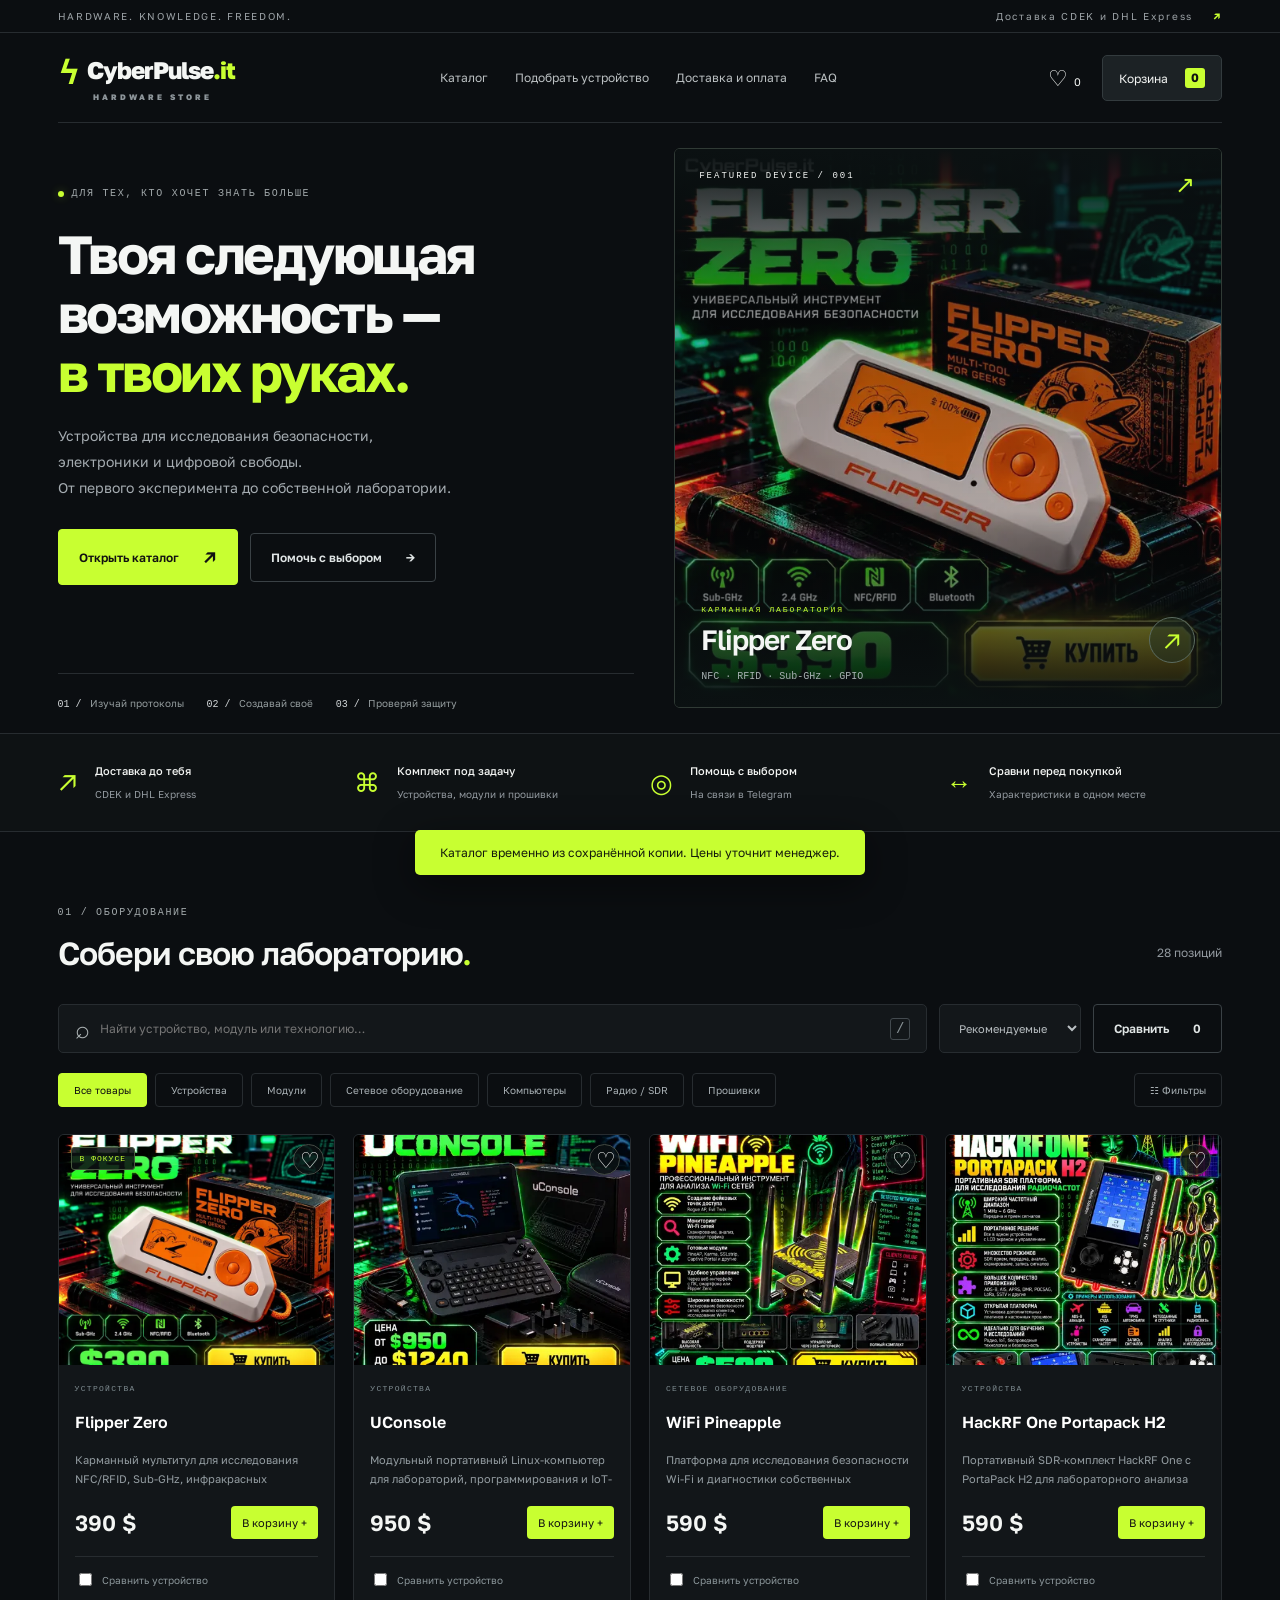
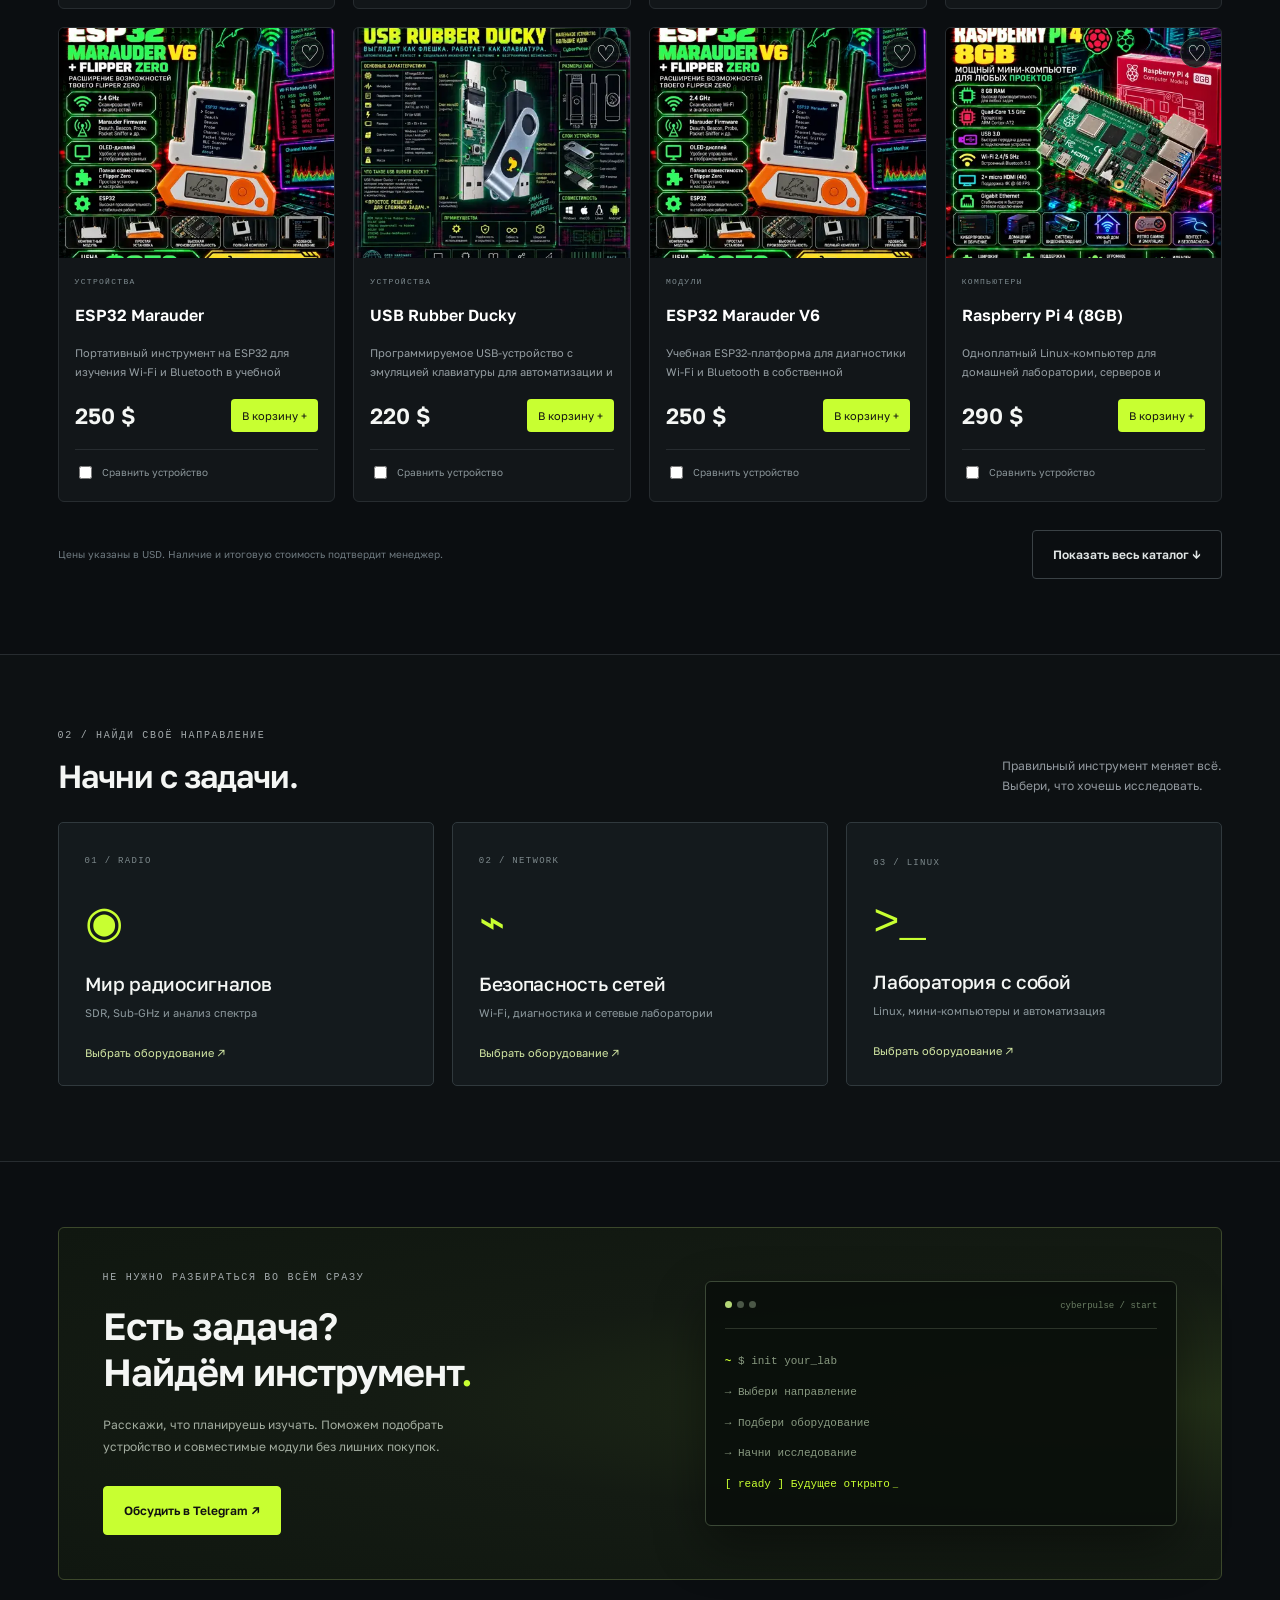
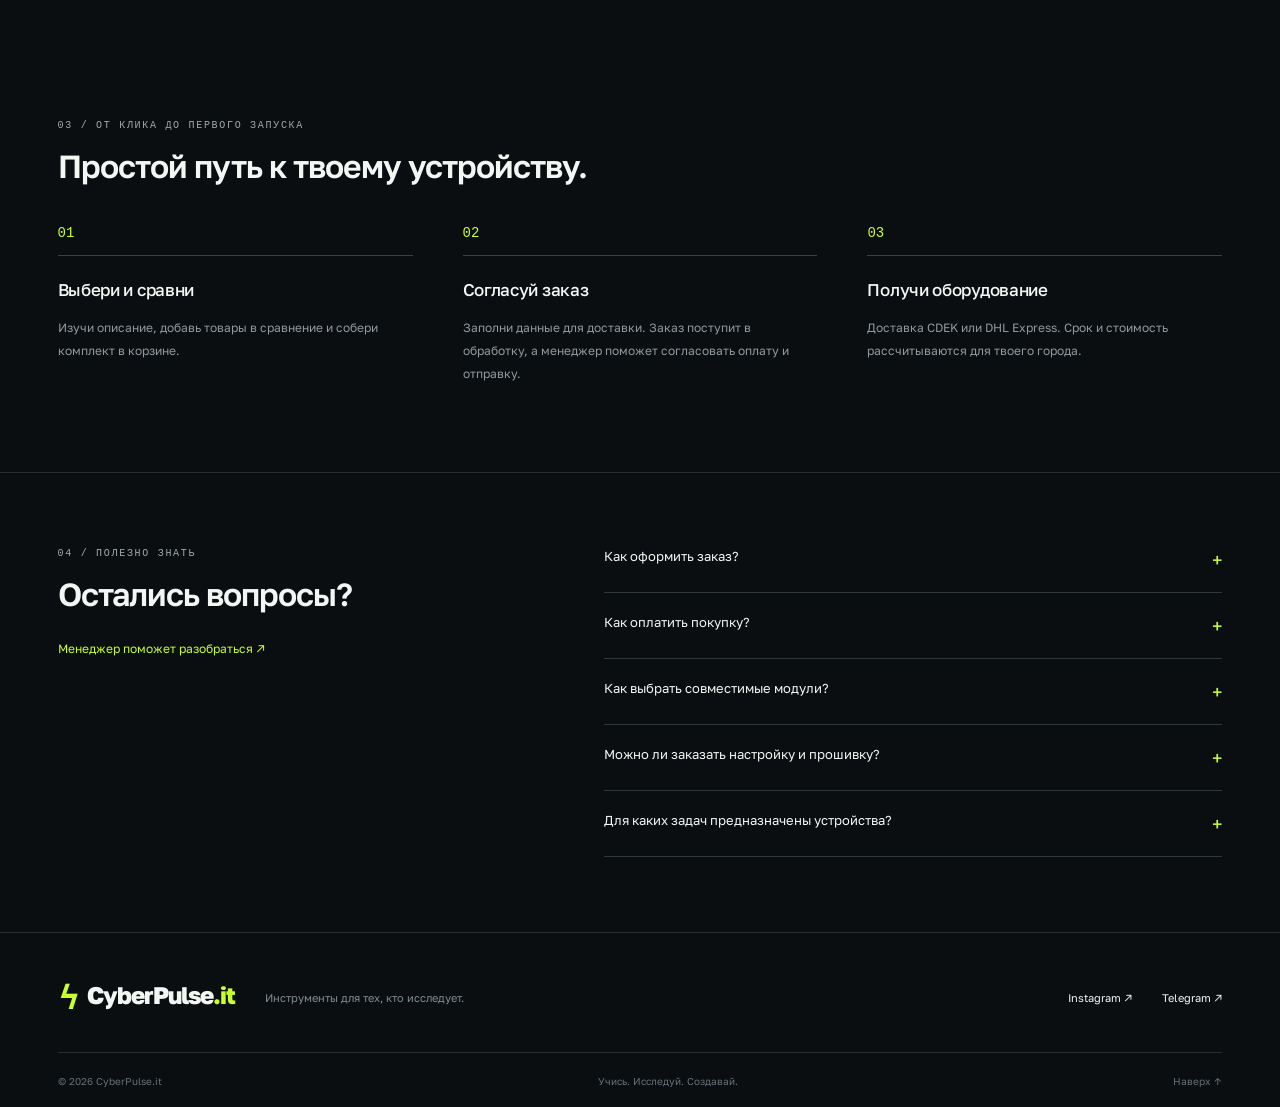
==== commit 48fac92c: "Replace storefront design while preserving live catalog and order checkout" ====
--- a/index.html
+++ b/index.html
@@ -1,18 +1,12 @@
-<!DOCTYPE html>
-<html lang="ru">
-<head> <meta charset="UTF-8"> <meta name="viewport" content="width=device-width, initial-scale=1.0, maximum-scale=1.0, user-scalable=no"> <meta http-equiv="X-Content-Type-Options" content="nosniff"> <title>CyberPulse — устройства для кибербезопасности и лабораторий</title>
-<meta name="description" content="CyberPulse — устройства, модули и прошивки для кибербезопасности, радиолабораторий и IoT-проектов."><meta name="keywords" content="Flipper Zero, HackRF, ESP32, SDR, кибербезопасность"><meta property="og:title" content="CyberPulse — hardware для security research"><link rel="icon" href="favicon.svg" type="image/svg+xml"> <style> * { margin: 0; padding: 0; box-sizing: border-box; -webkit-tap-highlight-color: transparent; } html, body { overflow-x: hidden; width: 100%; } body { background: #0A0A0F; font-family: 'Inter', -apple-system, BlinkMacSystemFont, 'Segoe UI', Roboto, sans-serif; color: #FFFFFF; line-height: 1.5; -webkit-text-size-adjust: 100%; } .container { max-width: 1400px; margin: 0 auto; padding: 0 16px; } .header { display: flex; justify-content: space-between; align-items: center; padding: 16px 0; border-bottom: 1px solid rgba(255,255,255,0.1); flex-wrap: wrap; gap: 12px; } .logo h1 { font-size: 24px; background: linear-gradient(135deg, #FFFFFF, #6C63FF); -webkit-background-clip: text; background-clip: text; color: transparent; cursor: pointer; } .logo p { font-size: 11px; color: rgba(255,255,255,0.4); } .nav-buttons { display: flex; gap: 8px; align-items: center; flex-wrap: wrap; } .btn-outline { background: transparent; border: 1px solid rgba(255,255,255,0.2); padding: 10px 16px; border-radius: 40px; color: rgba(255,255,255,0.8); cursor: pointer; transition: all 0.2s; font-size: 14px; } .btn-outline:hover { border-color: #6C63FF; color: #6C63FF; } .btn-outline:active { transform: scale(0.96); } .search-input { width: 100%; max-width: 400px; background: rgba(255,255,255,0.05); border: 1px solid rgba(255,255,255,0.1); padding: 14px 18px; border-radius: 40px; color: white; margin: 20px 0 16px; font-size: 16px; } .search-input:focus { outline: none; border-color: #6C63FF; } .categories { display: flex; gap: 8px; flex-wrap: wrap; margin-bottom: 16px; } .category-btn { background: rgba(255,255,255,0.05); border: 1px solid rgba(255,255,255,0.1); padding: 10px 18px; border-radius: 40px; color: rgba(255,255,255,0.7); cursor: pointer; transition: all 0.2s; font-size: 14px; white-space: nowrap; } .category-btn.active { background: #6C63FF; border-color: #6C63FF; color: white; } .category-btn:active { transform: scale(0.96); } .sort-select { background: rgba(255,255,255,0.05); border: 1px solid rgba(255,255,255,0.1); padding: 10px 16px; border-radius: 40px; color: white; margin-bottom: 16px; cursor: pointer; font-size: 14px; } .catalog { display: grid; grid-template-columns: repeat(auto-fill, minmax(280px, 1fr)); gap: 20px; margin: 24px 0 60px; } .product-card { background: rgba(255,255,255,0.03); border: 1px solid rgba(255,255,255,0.08); border-radius: 20px; padding: 16px; transition: all 0.3s; display: flex; flex-direction: column; } .product-img { width: 100%; aspect-ratio: 4 / 3; min-height: 220px; background: rgba(255,255,255,0.02); border-radius: 16px; display: flex; align-items: center; justify-content: center; overflow: hidden; margin-bottom: 14px; cursor: pointer; padding: 0; } .product-img img { width: 100%; height: 100%; object-fit: contain; object-position: center; border-radius: 16px; display: block; transition: transform .25s ease; } .product-img:hover img { transform: scale(1.03); } .product-img .fallback { font-size: 64px; } .product-title { font-size: 17px; font-weight: 600; margin-bottom: 6px; cursor: pointer; } .product-desc { font-size: 13px; color: rgba(255,255,255,0.5); margin: 6px 0; line-height: 1.4; flex-grow: 1; } .product-price { font-size: 22px; font-weight: 700; color: #6C63FF; margin: 10px 0; } .old-price { font-size: 13px; color: rgba(255,255,255,0.4); text-decoration: line-through; margin-left: 6px; } .sale-badge { background: #FF4D4D; border-radius: 20px; padding: 2px 8px; font-size: 11px; margin-left: 6px; } .btn-details { width: 100%; background: transparent; border: 1px solid rgba(108,99,255,0.5); padding: 12px; border-radius: 40px; color: #6C63FF; font-weight: 600; cursor: pointer; transition: all 0.2s; margin-bottom: 8px; font-size: 14px; } .btn-cart { width: 100%; background: linear-gradient(135deg, #6C63FF, #4A42D0); border: none; padding: 14px; border-radius: 40px; color: white; font-weight: 600; cursor: pointer; transition: all 0.2s; font-size: 14px; } .cart-icon { position: relative; cursor: pointer; display: flex; align-items: center; gap: 6px; background: rgba(108, 99, 255, 0.2); padding: 10px 16px; border-radius: 40px; font-size: 14px; } .cart-count { background: #FF4D4D; border-radius: 20px; padding: 2px 8px; font-size: 12px; } .cart-modal { display: none; position: fixed; top: 50%; left: 50%; transform: translate(-50%, -50%); width: 550px; max-width: 94vw; max-height: 85vh; background: #111118; border: 1px solid rgba(255,255,255,0.1); border-radius: 24px; z-index: 1001; overflow: hidden; } .cart-modal.show { display: flex; flex-direction: column; animation: fadeIn 0.2s ease; } @keyframes fadeIn { from { opacity: 0; transform: translate(-50%, -50%) scale(0.95); } to { opacity: 1; transform: translate(-50%, -50%) scale(1); } } .cart-header { display: flex; justify-content: space-between; align-items: center; padding: 18px; border-bottom: 1px solid rgba(255,255,255,0.1); } .cart-items { flex: 1; overflow-y: auto; padding: 14px; } .cart-item { display: flex; align-items: center; gap: 10px; padding: 12px 8px; border-bottom: 1px solid rgba(255,255,255,0.05); flex-wrap: wrap; } .cart-item-img { font-size: 28px; width: 40px; text-align: center; flex-shrink: 0; } .cart-item-info { flex: 1; min-width: 100px; } .cart-item-name { font-weight: 600; font-size: 13px; } .cart-item-price { font-size: 11px; color: #6C63FF; } .cart-item-controls { display: flex; align-items: center; gap: 6px; } .cart-qty-btn { background: rgba(255,255,255,0.1); border: none; width: 30px; height: 30px; border-radius: 8px; cursor: pointer; color: white; font-size: 16px; } .cart-footer { padding: 18px; border-top: 1px solid rgba(255,255,255,0.1); } .cart-total { display: flex; justify-content: space-between; font-size: 18px; font-weight: 700; margin-bottom: 14px; } .btn-checkout { width: 100%; background: linear-gradient(135deg, #6C63FF, #4A42D0); border: none; padding: 16px; border-radius: 40px; color: white; font-weight: 600; cursor: pointer; font-size: 16px; } .close-cart { background: none; border: none; color: rgba(255,255,255,0.6); font-size: 26px; cursor: pointer; padding: 4px 12px; } .overlay { display: none; position: fixed; top: 0; left: 0; width: 100%; height: 100%; background: rgba(0,0,0,0.7); backdrop-filter: blur(4px); z-index: 1000; } .overlay.show { display: block; } .toast { position: fixed; bottom: 20px; right: 16px; left: 16px; max-width: 400px; margin-left: auto; background: #111118; border-left: 4px solid #6C63FF; padding: 14px 18px; border-radius: 12px; z-index: 1100; animation: slideIn 0.3s ease; font-size: 14px; } .contact-modal { display: none; position: fixed; top: 50%; left: 50%; transform: translate(-50%, -50%); width: 380px; max-width: 94vw; background: #111118; border: 1px solid rgba(255,255,255,0.1); border-radius: 24px; padding: 28px 20px; z-index: 2000; text-align: center; } .contact-modal.show { display: block; animation: fadeIn 0.2s ease; } .contact-link { display: inline-block; background: linear-gradient(135deg, #6C63FF, #4A42D0); padding: 14px 28px; border-radius: 40px; color: white; text-decoration: none; margin: 8px 0; font-size: 16px; } .close-contact { background: rgba(255,255,255,0.1); border: none; padding: 12px 24px; border-radius: 40px; color: white; cursor: pointer; margin-top: 16px; font-size: 14px; } @keyframes slideIn { from { opacity: 0; transform: translateX(20px); } to { opacity: 1; transform: translateX(0); } } @media (max-width: 768px) { .container { padding: 0 12px; } .logo h1 { font-size: 20px; } .logo p { font-size: 10px; } .nav-buttons { gap: 6px; width: 100%; } .btn-outline { padding: 10px 14px; font-size: 13px; flex: 1; text-align: center; } .cart-icon { padding: 10px 14px; font-size: 13px; } .search-input { font-size: 15px; padding: 12px 16px; } .category-btn { padding: 8px 16px; font-size: 13px; } .catalog { grid-template-columns: 1fr; gap: 14px; } .product-card { padding: 14px; border-radius: 16px; } .product-img { aspect-ratio: 1 / 1; min-height: 0; } .product-price { font-size: 20px; } .cart-modal { width: 96vw; } } input[type=number]::-webkit-inner-spin-button,input[type=number]::-webkit-outer-spin-button{-webkit-appearance:none;margin:0}input[type=number]{-moz-appearance:textfield}</style>
-<style id="cyberpulse-binary-style">.binary-rain{position:fixed;inset:0;z-index:-1;overflow:hidden;pointer-events:none;opacity:.22;background:#070910}.binary-column{position:absolute;top:-35vh;color:#4dff9b;font:600 14px/1.45 ui-monospace,SFMono-Regular,Consolas,monospace;white-space:pre;writing-mode:vertical-rl;text-shadow:0 0 8px rgba(77,255,155,.75);animation:binaryFall linear infinite;will-change:transform}.binary-column:nth-child(3n){color:#6c63ff;text-shadow:0 0 8px rgba(108,99,255,.7)}.binary-column:nth-child(5n){color:#25d9d0}.binary-rain:after{content:"";position:absolute;inset:0;background:linear-gradient(180deg,rgba(7,9,16,.1),rgba(7,9,16,.72) 80%,#0a0a0f)}@keyframes binaryFall{from{transform:translateY(-20vh)}to{transform:translateY(145vh)}}@media(prefers-reduced-motion:reduce){.binary-column{animation:none;top:10vh;opacity:.08}}@media(max-width:600px){.binary-column{font-size:10px;opacity:.55}}</style><style id="responsive-overrides">@media (max-width:760px){.header{align-items:stretch}.nav-buttons{width:100%}.nav-buttons .btn-outline{flex:1}.catalog{grid-template-columns:1fr;gap:12px}.product-card{padding:12px}.product-img{min-height:0;aspect-ratio:1/1}.cart-modal{width:96vw;max-height:90vh}.filters{display:grid!important;grid-template-columns:1fr 1fr}.filters select{width:100%}.filters label{display:flex;align-items:center;gap:5px}.filters input{max-width:100%;width:100%!important}}@media (min-width:761px){.catalog{grid-template-columns:repeat(auto-fill,minmax(280px,1fr))}} </style></head>
-<body>
-<div class="overlay" id="overlay"></div>
-<div class="container"> <div class="header"> <div class="logo" onclick="location.reload()"> <h1>CyberPulse</h1> <p>professional hardware · security research</p> </div> <div class="nav-buttons"> <button class="btn-outline" id="usdBtn">USD</button> <button class="btn-outline" id="rubBtn">RUB</button> <button class="btn-outline" id="contactBtn">Связаться</button> <div class="cart-icon" id="cartIcon">Корзина <span class="cart-count" id="cartCount">0</span></div> </div> </div> <section class="hero-banner" style="margin:22px 0;padding:28px;border-radius:24px;background:linear-gradient(135deg,#17132e,#111118 58%,#24204d);border:1px solid rgba(108,99,255,.35)"><div style="max-width:720px"><div style="color:#a9a2ff;font-size:12px;letter-spacing:2px;text-transform:uppercase">CyberPulse Store</div><h2 style="font-size:clamp(28px,5vw,48px);margin:8px 0">Hardware для security research</h2><p style="color:rgba(255,255,255,.68);max-width:620px">Устройства, модули и прошивки для лабораторий, IoT и разрешённых исследований.</p><a href="#catalog" class="btn-cart" style="display:inline-block;text-decoration:none;margin-top:12px">Смотреть каталог</a></div></section><section class="benefits" style="display:grid;grid-template-columns:repeat(auto-fit,minmax(180px,1fr));gap:10px;margin:16px 0 22px"><div class="benefit" style="padding:16px;border:1px solid rgba(255,255,255,.08);border-radius:16px;background:rgba(255,255,255,.03)"> <b>Проверенные решения</b><small style="display:block;color:rgba(255,255,255,.55);margin-top:5px">Для учебных и лабораторных задач</small></div><div class="benefit" style="padding:16px;border:1px solid rgba(255,255,255,.08);border-radius:16px;background:rgba(255,255,255,.03)"> <b>Доставка</b><small style="display:block;color:rgba(255,255,255,.55);margin-top:5px">CDEK и DHL Express</small></div><div class="benefit" style="padding:16px;border:1px solid rgba(255,255,255,.08);border-radius:16px;background:rgba(255,255,255,.03)"> <b>Поддержка</b><small style="display:block;color:rgba(255,255,255,.55);margin-top:5px">Поможем подобрать комплект</small></div></section><input type="text" id="searchInput" class="search-input" placeholder=" Поиск по товарам..."> <div class="categories" id="categories"></div> <div class="filters" style="display:flex;gap:8px;flex-wrap:wrap;align-items:center;margin-bottom:16px"><select id="specFilter" class="sort-select"><option value="">Все характеристики</option><option value="Wi-Fi">Wi-Fi</option><option value="Bluetooth">Bluetooth</option><option value="Sub-GHz">Sub-GHz</option><option value="USB">USB</option><option value="SDR">SDR</option><option value="Linux">Linux</option></select><label style="font-size:13px">Цена от <input id="minPrice" type="number" min="0" placeholder="0" style="width:90px;padding:9px;border-radius:20px;background:#151522;color:#fff;border:1px solid #333"></label><label style="font-size:13px">до <input id="maxPrice" type="number" min="0" placeholder="∞" style="width:90px;padding:9px;border-radius:20px;background:#151522;color:#fff;border:1px solid #333"></label><select id="sortSelect" class="sort-select"> <option value="default">По умолчанию</option> <option value="price_asc">Цена ↑</option> <option value="price_desc">Цена ↓</option> </select></div> <div id="catalog" class="catalog"></div>
-</div> <div class="cart-modal" id="cartModal"> <div class="cart-header"> <span style="font-weight:600;"> Корзина</span> <button class="close-cart" id="closeCartBtn"></button> </div> <div id="cartItemsList" class="cart-items"> <div style="text-align:center; padding:40px;">Корзина пуста</div> </div> <div class="cart-footer" id="cartFooter" style="display:none;"> <div class="cart-total"> <span>Итого:</span> <span id="cartTotal">0 $</span> </div> <button class="btn-checkout" id="checkoutBtn">Оформить заказ</button> </div>
-</div> <div class="contact-modal" id="contactModal"> <h3> Свяжитесь с нами</h3> <p>По всем вопросам обращайтесь к нашему менеджеру:</p> <a href="https://t.me/TENOR870" target="_blank" rel="noopener noreferrer" class="contact-link">@TENOR870</a> <button class="close-contact" onclick="closeContactModal()">Закрыть</button>
-</div> <script> const ALL_PRODUCTS = [ { id: 1, name: "Flipper Zero", price_usd: 390, price_usd_max: null, salePrice: null, salePriceMax: null, category: "devices", img: "flipper-zero.png", desc: "Карманный мультитул для изучения RFID/NFC, Sub-GHz, ИК, iButton, BLE и аппаратных интерфейсов.", fullDesc: "Flipper Zero — компактная платформа для разработчиков, энтузиастов электроники и специалистов по информационной безопасности. Устройство объединяет работу с NFC/RFID, Sub-GHz, инфракрасными сигналами, iButton, Bluetooth LE и GPIO. Подходит для лабораторных экспериментов, автоматизации, изучения протоколов и тестирования собственных устройств и систем в рамках разрешённого доступа. Возможности можно расширять внешними модулями через GPIO.", specs: ["Sub-GHz: встроенный CC1101, поддержка нескольких региональных диапазонов", "NFC: 13.56 МГц", "125 кГц RFID", "Инфракрасный передатчик/приёмник", "iButton / 1-Wire", "Bluetooth LE и USB", "GPIO для подключения внешних модулей", "microSD для хранения данных"] }, { id: 2, name: "HackRF One", price_usd: 590, price_usd_max: null, salePrice: null, salePriceMax: null, category: "devices", img: "hackrf-one.png", desc: "Широкополосная SDR-платформа для исследования радиосигналов примерно от 1 МГц до 6 ГГц.", fullDesc: "HackRF One — программно-определяемая радиосистема (SDR) для изучения радиочастотного спектра. Она позволяет принимать или передавать радиосигналы в широком диапазоне частот и используется вместе с SDR-программами для анализа спектра, разработки и тестирования радиосистем. Хороший выбор для радиолюбителей, разработчиков и специалистов, которым нужен более глубокий контроль над RF-средой. Передачу следует выполнять только на разрешённых частотах и в соответствии с местным законодательством.", specs: ["Диапазон: примерно 1 МГц – 6 ГГц", "Полудуплексный приём или передача", "До 20 млн комплексных отсчётов/с", "8-bit ADC / DAC", "USB 2.0 High Speed", "SMA-разъём для внешней антенны", "Совместимость с популярным SDR-ПО"] }, { id: 3, name: "HackRF One Portapack H2", price_usd: 890, price_usd_max: null, salePrice: null, salePriceMax: null, category: "devices", img: "hackrf-portapack.png", desc: "Автономный портативный SDR-комплект на базе HackRF One с экраном и аппаратным управлением.", fullDesc: "HackRF One + PortaPack H2 превращает SDR-платформу в портативный комплекс, способный выполнять многие задачи без постоянного подключения к компьютеру. Экран, органы управления и поддержка microSD делают комплект удобным для наблюдения за спектром, радиолюбительских экспериментов и полевых исследований. Подходит пользователям, которым важна мобильность HackRF и быстрый доступ к SDR-инструментам.", specs: ["SDR-основа HackRF One", "Диапазон примерно 1 МГц – 6 ГГц", "Цветной LCD-дисплей", "Аппаратные органы управления", "microSD для файлов и настроек", "SMA для внешней антенны", "USB для подключения и питания"] }, { id: 4, name: "UConsole", price_usd: 950, price_usd_max: 1240, salePrice: null, salePriceMax: null, category: "devices", img: "uconsole.png", desc: "Модульный портативный Linux-компьютер с дисплеем, клавиатурой и возможностью собрать мобильную рабочую станцию.", fullDesc: "uConsole — компактный модульный компьютер формата handheld для Linux, терминала, программирования, сетевой диагностики и работы с совместимым внешним оборудованием. В зависимости от комплектации аппаратная платформа, объём памяти и дополнительные модули могут отличаться. Это удобная база для мобильной лаборатории, удалённого администрирования и учебных проектов.", specs: ["Модульная вычислительная платформа", "Встроенный дисплей и клавиатура", "Поддержка Linux-дистрибутивов", "USB и аппаратные интерфейсы", "Wi-Fi / Bluetooth зависят от конфигурации", "Комплектация и характеристики уточняются перед заказом"] }, { id: 5, name: "Raspberry Pi 4 (8GB)", price_usd: 120, price_usd_max: null, salePrice: null, salePriceMax: null, category: "devices", img: "raspberry-pi4.png", desc: "Одноплатный компьютер с 8 ГБ RAM для серверов, автоматизации, разработки и учебных лабораторий.", fullDesc: "Raspberry Pi 4 Model B с 8 ГБ оперативной памяти — универсальный одноплатный компьютер для Linux-проектов. Подходит для домашнего сервера, разработки, программирования, сетевых лабораторий, автоматизации и прототипирования. Большой объём RAM делает версию 8 ГБ удобной для многозадачной работы и более тяжёлых приложений.", specs: ["8 ГБ LPDDR4 RAM", "4-ядерный ARM Cortex-A72", "Gigabit Ethernet", "Двухдиапазонный Wi-Fi", "Bluetooth", "2 × USB 3.0 + 2 × USB 2.0", "2 × micro-HDMI", "40-pin GPIO"] }, { id: 6, name: "WiFi Pineapple", price_usd: 590, price_usd_max: null, salePrice: null, salePriceMax: null, category: "devices", img: "wifi-pineapple.png", desc: "Специализированная платформа для аудита Wi-Fi, мониторинга беспроводной среды и учебных лабораторий.", fullDesc: "WiFi Pineapple — специализированная платформа для авторизованного тестирования беспроводных сетей. Она помогает специалистам исследовать Wi-Fi-среду, проводить инвентаризацию точек доступа, наблюдать за беспроводными событиями и воспроизводить лабораторные сценарии оценки защищённости. Управление выполняется через удобный веб-интерфейс; использовать устройство следует только в собственных сетях или при наличии разрешения владельца.", specs: ["Платформа для аудита Wi-Fi", "Мониторинг беспроводной среды", "Веб-интерфейс управления", "Экосистема PineAP", "Поддержка модулей и автоматизации", "Предназначен для разрешённого тестирования"] }, { id: 7, name: "CC1101 модуль", price_usd: 120, price_usd_max: null, salePrice: null, salePriceMax: null, category: "modules", img: "cc1101.png", desc: "Внешний Sub-GHz-модуль для Flipper Zero с CC1101 и внешней антенной.", fullDesc: "CC1101 — внешний радиомодуль для Flipper Zero, предназначенный для экспериментов с совместимыми Sub-GHz-сигналами. Внешняя антенна и отдельный трансивер могут быть удобны в лабораторных исследованиях, разработке и диагностике собственных беспроводных устройств. Реальный диапазон частот и дальность зависят от платы, антенны, настроек и региональных ограничений.", specs: ["Трансивер CC1101", "Sub-GHz диапазоны зависят от конфигурации", "Внешняя антенна", "Подключение через GPIO", "Совместимость с Flipper Zero", "Для исследований разрешённых радиосистем"] }, { id: 8, name: "ESP32 Marauder V6", price_usd: 250, price_usd_max: null, salePrice: null, salePriceMax: null, category: "modules", img: "esp32-marauder.png", desc: "ESP32-модуль с Marauder для анализа Wi-Fi 2.4 ГГц и Bluetooth в собственной лаборатории.", fullDesc: "ESP32 Marauder V6 — специализированный модуль на базе ESP32 для исследования беспроводных сетей и Bluetooth. Он подходит для обучения, мониторинга радиоокружения и проведения разрешённых тестов безопасности. Может использоваться как дополнение к Flipper Zero или как отдельная экспериментальная платформа в зависимости от исполнения платы.", specs: ["Платформа ESP32", "Wi-Fi 2.4 ГГц", "Bluetooth / BLE", "Marauder firmware", "Дисплей — в зависимости от версии", "Подключение к Flipper Zero — в совместимых конфигурациях"] }, { id: 9, name: "ESP32 Multi-Tool", price_usd: 160, price_usd_max: null, salePrice: null, salePriceMax: null, category: "devices", img: "esp32-multitool.png", desc: "Портативная экспериментальная платформа на ESP32 для беспроводных, IoT и embedded-проектов.", fullDesc: "ESP32 Multi-Tool — компактное устройство для разработки и учебных экспериментов с беспроводными технологиями и микроконтроллерами. Подходит для прототипирования, диагностики IoT-устройств, изучения Wi-Fi/BLE и запуска совместимых инструментов. Точный набор радиомодулей и поддерживаемых диапазонов зависит от конкретной аппаратной ревизии устройства.", specs: ["Платформа семейства ESP32", "Wi-Fi 2.4 ГГц", "Bluetooth / BLE", "Портативный формат", "Возможность расширения — зависит от ревизии", "Для разработки и авторизованных исследований"] }, { id: 10, name: "NRF24 для Flipper Zero", price_usd: 150, price_usd_max: null, salePrice: null, salePriceMax: null, category: "modules", img: "nrf24.png", desc: "2.4-ГГц модуль nRF24L01+ для экспериментов с совместимыми цифровыми радиоустройствами.", fullDesc: "NRF24 для Flipper Zero — внешний модуль на базе nRF24L01+, который добавляет аппаратную платформу для работы с совместимыми 2.4-ГГц радиопротоколами. Подходит для разработки, исследования собственных IoT-устройств и учебных лабораторий. Возможности зависят от установленного ПО, конкретной платы и используемой антенны.", specs: ["nRF24L01+", "Диапазон 2.4 ГГц", "Подключение через GPIO", "Внешняя антенна — в соответствующей версии", "Совместимость с Flipper Zero", "Для разработки и лабораторных исследований"] }, { id: 11, name: "SUB-GHZ PRO модуль", price_usd: 130, price_usd_max: null, salePrice: null, salePriceMax: null, category: "modules", img: "subghz-pro.png", desc: "Внешний Sub-GHz-модуль для Flipper Zero, ориентированный на стабильную работу с совместимыми радиосистемами.", fullDesc: "SUB-GHZ PRO — внешний радиомодуль для расширения экспериментальных возможностей Flipper Zero в Sub-GHz-диапазоне. Он предназначен для лабораторного анализа, разработки и диагностики совместимых устройств. Характеристики дальности и доступных частот зависят от используемого трансивера, антенны, прошивки и требований законодательства конкретного региона.", specs: ["Sub-GHz радиомодуль", "Приём и передача в поддерживаемых диапазонах", "Внешняя антенна", "GPIO-подключение", "Совместимость с Flipper Zero", "Работа только в разрешённых диапазонах"] }, { id: 12, name: "ESP32 Wi-Fi Module", price_usd: 150, price_usd_max: null, salePrice: null, salePriceMax: null, category: "modules", img: "esp32-wifi.png", desc: "Wi-Fi/BLE-модуль на ESP32 для Flipper Zero, разработки и анализа собственной беспроводной инфраструктуры.", fullDesc: "ESP32 Wi-Fi Module добавляет Flipper Zero отдельную ESP32-платформу для Wi-Fi/BLE-проектов. Модуль подходит для программирования, мониторинга беспроводной среды, тестовых стендов и экспериментов с совместимыми прошивками. Это практичное расширение для пользователей, которым нужны возможности ESP32 рядом с Flipper Zero.", specs: ["ESP32", "Wi-Fi 2.4 ГГц", "Bluetooth / BLE — зависит от чипа и прошивки", "GPIO-подключение", "Поддержка совместимых ESP32-прошивок", "Для разработки и разрешённого тестирования"] }, { id: 13, name: "Кастомная прошивка", price_usd: 50, price_usd_max: null, salePrice: null, salePriceMax: null, category: "firmware", img: "custom-firmware.png", desc: "Установка и базовая настройка совместимой альтернативной прошивки для Flipper Zero.", fullDesc: "Услуга установки кастомной прошивки для Flipper Zero включает подготовку устройства, установку выбранной совместимой сборки и базовую проверку работоспособности. Конкретная прошивка подбирается по задачам пользователя и текущей совместимости. Сторонние прошивки являются независимыми проектами и могут отличаться по функциям, стабильности и частоте обновлений.", specs: ["Установка совместимой прошивки", "Базовая настройка", "Проверка запуска устройства", "Выбор сборки по совместимости", "Сохранение официальной возможности перепрошивки", "Стороннее ПО не является продуктом Flipper Devices"] }, { id: 14, name: "BadUSB для Flipper Zero", price_usd: 80, price_usd_max: null, salePrice: null, salePriceMax: null, category: "accessories", img: "badusb.png", desc: "Инструмент для автоматизации клавиатурных действий и тестирования собственных компьютеров через USB HID.", fullDesc: "BadUSB используется для автоматизации последовательностей клавиатурного ввода через стандартный USB HID-интерфейс. Он подходит для собственных тестовых стендов, демонстрации рисков доверия к USB-устройствам, автоматизации повторяющихся действий и обучения основам физической безопасности рабочих станций. Запускать сценарии следует только на своих устройствах или с явного разрешения владельца.", specs: ["USB HID", "Автоматизация последовательностей ввода", "Поддержка сценариев", "Учебные демонстрации безопасности", "Тестирование собственных устройств", "Использование только с разрешением владельца"] } ]; let products = []; let currentCategory = "all"; let searchQuery = ""; let currentCurrency = 'USD'; let rubRate = 92; let sortType = "default"; let cart = []; try { const parsed = JSON.parse(localStorage.getItem('cart') || '[]'); cart = Array.isArray(parsed) ? parsed : []; } catch (_) { cart = []; } const categories = [ { id: "all", name: " Все" }, { id: "devices", name: " Устройства" }, { id: "modules", name: " Модули" }, { id: "firmware", name: " Прошивки" }, { id: "accessories", name: " Аксессуары" } ]; function loadProductsFromStorage() { products = []; renderCategories(); renderCatalog(); } function escapeHtml(text) { if (!text) return ''; const div = document.createElement('div'); div.textContent = text; return div.innerHTML; } const catalogDiv = document.getElementById('catalog'); const categoriesDiv = document.getElementById('categories'); const searchInput = document.getElementById('searchInput'); const cartCountSpan = document.getElementById('cartCount'); const cartIcon = document.getElementById('cartIcon'); const cartModal = document.getElementById('cartModal'); const overlay = document.getElementById('overlay'); const closeCartBtn = document.getElementById('closeCartBtn'); const contactBtn = document.getElementById('contactBtn'); const contactModal = document.getElementById('contactModal'); function updateCartCount() { const count = cart.reduce((sum, item) => sum + item.quantity, 0); cartCountSpan.innerText = count; localStorage.setItem('cart', JSON.stringify(cart)); } window.addToCart = function(id) { fetch('https://cyberpulse-api-production.up.railway.app/api/analytics/events',{method:'POST',headers:{'Content-Type':'application/json'},body:JSON.stringify({event_name:'add_to_cart',product_id:id})}).catch(()=>{}); const existing = cart.find(item => item.id === id); if(existing) existing.quantity++; else cart.push({ id: id, quantity: 1 }); updateCartCount(); renderCatalog(); renderCartModal(); showToast(" Добавлено", "#4ADE80"); }; window.openProduct = function(id) { fetch('https://cyberpulse-api-production.up.railway.app/api/analytics/events',{method:'POST',headers:{'Content-Type':'application/json'},body:JSON.stringify({event_name:'product_click',product_id:id})}).catch(()=>{}); const product = products.find(p => p.id === id); if(product) { const key = 'cyberpulse-clicks'; const clicks = JSON.parse(localStorage.getItem(key) || '{}'); clicks[id] = Number(clicks[id] || 0) + 1; localStorage.setItem(key, JSON.stringify(clicks)); try { localStorage.setItem('currentProduct', JSON.stringify(product)); localStorage.setItem('checkoutProducts', JSON.stringify(products.map(item => { const copy = { ...item }; delete copy.img; return copy; }))); } catch (_) { localStorage.removeItem('checkoutProducts'); localStorage.setItem('currentProduct', JSON.stringify({ ...product, img: '' })); } window.location.href = 'product.html'; } }; window.removeFromCart = function(id) { cart = cart.filter(item => item.id !== id); updateCartCount(); renderCartModal(); renderCatalog(); showToast(" Удалено", "#F87171"); }; window.changeQuantity = function(id, delta) { const item = cart.find(i => i.id === id); if(item) { item.quantity += delta; if(item.quantity <= 0) cart = cart.filter(i => i.id !== id); updateCartCount(); renderCartModal(); renderCatalog(); } }; async function fetchRubRate() { try { const res = await fetch('https://api.exchangerate-api.com/v4/latest/USD'); const data = await res.json(); rubRate = data.rates.RUB || 92; } catch(e) { rubRate = 92; } renderCatalog(); } function getPrice(product) { const baseMin = product.salePrice ? product.salePrice : product.price_usd; const baseMax = product.salePriceMax ? product.salePriceMax : (product.price_usd_max || null); if(currentCurrency === 'USD') { return { val: baseMin, valMax: baseMax, sym: '$', oldVal: (product.salePrice || product.salePriceMax) ? product.price_usd : null, oldValMax: (product.salePrice || product.salePriceMax) ? (product.price_usd_max || null) : null }; } return { val: Math.round(baseMin * rubRate), valMax: baseMax ? Math.round(baseMax * rubRate) : null, sym: '₽', oldVal: (product.salePrice || product.salePriceMax) ? Math.round(product.price_usd * rubRate) : null, oldValMax: (product.salePrice || product.salePriceMax) && product.price_usd_max ? Math.round(product.price_usd_max * rubRate) : null }; } function formatPrice(price) { if (price.valMax) return `от ${price.val} до ${price.valMax} ${price.sym}`; return `${price.val} ${price.sym}`; } function formatOldPrice(price) { if (!price.oldVal) return ''; if (price.oldValMax) return `от ${price.oldVal} до ${price.oldValMax} ${price.sym}`; return `${price.oldVal} ${price.sym}`; } function getTotalUSD() { return cart.reduce((sum, item) => { const product = products.find(p => p.id === item.id); const price = product ? (product.salePrice || product.price_usd) : 0; return sum + (price * item.quantity); }, 0); } function getFilteredProducts() { let filtered = products; if(currentCategory !== 'all') filtered = filtered.filter(p => p.category === currentCategory); if(searchQuery) { const q = searchQuery.toLowerCase(); filtered = filtered.filter(p => p.name.toLowerCase().includes(q) || (p.desc || '').toLowerCase().includes(q)); } const spec = document.getElementById('specFilter')?.value || ''; if (spec) filtered = filtered.filter(p => (p.specs || []).some(s => s.toLowerCase().includes(spec.toLowerCase())) || (p.desc || '').toLowerCase().includes(spec.toLowerCase())); const minRaw = document.getElementById('minPrice')?.value?.trim() || ''; const maxRaw = document.getElementById('maxPrice')?.value?.trim() || ''; const min = minRaw === '' ? 0 : Number(minRaw); const max = maxRaw === '' ? Infinity : Number(maxRaw); filtered = filtered.filter(p => { const price = Number(p.salePrice || p.price_usd || 0); return price >= min && price <= max; }); if(sortType === 'price_asc') filtered.sort((a,b) => (a.salePrice || a.price_usd) - (b.salePrice || b.price_usd)); if(sortType === 'price_desc') filtered.sort((a,b) => (b.salePrice || b.price_usd) - (a.salePrice || a.price_usd)); return filtered; } function renderCatalog() { if(!products || products.length === 0) { catalogDiv.innerHTML = '<div style="text-align:center; padding:60px;"> Загрузка...</div>'; return; } const filtered = getFilteredProducts(); if(filtered.length === 0) { catalogDiv.innerHTML = '<div style="text-align:center; padding:60px;"> Ничего не найдено</div>'; return; } catalogDiv.innerHTML = filtered.map(p => { const price = getPrice(p); const inCart = cart.find(i => i.id === p.id); const hasSale = (p.salePrice && p.salePrice < p.price_usd) || (p.salePriceMax && p.salePriceMax < p.price_usd_max); const oldPriceText = formatOldPrice(price); return ` <div class="product-card"> <div class="product-img" onclick="openProduct(${p.id})"> <img src="${escapeHtml(p.img)}" alt="${escapeHtml(p.name)}" loading="lazy" decoding="async" onerror="this.style.display='none'; this.parentElement.innerHTML='<span class=\\'fallback\\'></span>';"> </div> <div class="product-title" onclick="openProduct(${p.id})">${escapeHtml(p.name)}</div> <div class="product-desc">${escapeHtml((p.desc || '').substring(0, 100))}...</div> <div class="product-rating" style="color:#ffd166;font-size:13px;margin:4px 0"> <span style="color:rgba(255,255,255,.45)">отзывы покупателей</span></div><div class="product-price"> ${formatPrice(price)} ${oldPriceText ? `<span class="old-price">${oldPriceText}</span>` : ''} ${hasSale ? `<span class="sale-badge"></span>` : ''} </div> <button class="btn-details" onclick="openProduct(${p.id})">Открыть товар</button><div style="display:flex;gap:6px;margin-top:6px"><button class="btn-outline" style="flex:1;padding:8px" onclick="toggleFavorite(${p.id})">В избранное</button></div> </div> `; }).join(''); } function renderCartModal() { const container = document.getElementById('cartItemsList'); const footer = document.getElementById('cartFooter'); if(cart.length === 0) { container.innerHTML = '<div style="text-align:center; padding:40px;"> Корзина пуста</div>'; footer.style.display = 'none'; return; } footer.style.display = 'block'; let totalUSD = 0; container.innerHTML = cart.map(item => { const product = products.find(p => p.id === item.id); if(!product) return ''; const price = getPrice(product); totalUSD += (product.salePrice || product.price_usd) * item.quantity; const itemTotal = getPrice({ price_usd: (product.salePrice || product.price_usd), price_usd_max: null }); return ` <div class="cart-item"> <div class="cart-item-img"></div> <div class="cart-item-info"> <div class="cart-item-name">${escapeHtml(product.name)}</div> <div class="cart-item-price">${price.val} ${price.sym}</div> </div> <div class="cart-item-controls"> <button class="cart-qty-btn" onclick="changeQuantity(${item.id}, -1)">−</button> <span style="min-width:24px;text-align:center;font-size:13px;">${item.quantity}</span> <button class="cart-qty-btn" onclick="changeQuantity(${item.id}, 1)">+</button> <button class="cart-qty-btn" onclick="removeFromCart(${item.id})" style="background:#FF4D4D20;"></button> </div> <div style="min-width:60px;text-align:right;color:#6C63FF;font-size:13px;">${itemTotal.val * item.quantity} ${itemTotal.sym}</div> </div> `; }).join(''); const total = getPrice({ price_usd: totalUSD, price_usd_max: null }); document.getElementById('cartTotal').innerHTML = `${total.val} ${total.sym}`; } function openCartModal() { renderCartModal(); cartModal.classList.add('show'); overlay.classList.add('show'); document.body.style.overflow = 'hidden'; } function closeCartModal() { cartModal.classList.remove('show'); overlay.classList.remove('show'); document.body.style.overflow = ''; } function openContactModal() { contactModal.classList.add('show'); overlay.classList.add('show'); } function closeContactModal() { contactModal.classList.remove('show'); overlay.classList.remove('show'); } if (cartIcon) cartIcon.onclick = () => openCartModal(); if (closeCartBtn) closeCartBtn.onclick = () => closeCartModal(); if (overlay) overlay.onclick = () => { closeCartModal(); closeContactModal(); }; if (contactBtn) contactBtn.onclick = () => openContactModal(); window.closeContactModal = closeContactModal; document.getElementById('checkoutBtn').onclick = function() { if (cart.length === 0) { showToast("Корзина пуста", "#F87171"); return; } localStorage.setItem('checkoutCart', JSON.stringify(cart)); localStorage.setItem('checkoutProducts', JSON.stringify(products)); localStorage.setItem('checkoutCurrency', currentCurrency); localStorage.setItem('checkoutTotal', JSON.stringify(getTotalUSD())); window.location.href = 'checkout.html'; }; function renderCategories() { categoriesDiv.innerHTML = categories.map(cat => ` <button class="category-btn ${currentCategory === cat.id ? 'active' : ''}" data-cat="${cat.id}"> ${cat.name} </button> `).join(''); document.querySelectorAll('.category-btn').forEach(btn => { btn.onclick = () => { currentCategory = btn.dataset.cat; renderCategories(); renderCatalog(); }; }); } function showToast(msg, color) { const toast = document.createElement('div'); toast.className = 'toast'; toast.style.borderLeftColor = color; toast.textContent = String(msg); document.body.appendChild(toast); setTimeout(() => toast.remove(), 2500); } if (searchInput) searchInput.oninput = () => { searchQuery = searchInput.value; renderCatalog(); }; document.getElementById('sortSelect').onchange = (e) => { sortType = e.target.value; renderCatalog(); }; ['minPrice','maxPrice'].forEach(id => document.getElementById(id).addEventListener('input', renderCatalog)); document.getElementById('specFilter').addEventListener('change', renderCatalog); document.getElementById('usdBtn').onclick = () => { currentCurrency = 'USD'; renderCatalog(); renderCartModal(); }; document.getElementById('rubBtn').onclick = () => { currentCurrency = 'RUB'; renderCatalog(); renderCartModal(); }; loadProductsFromStorage(); const RU_DESCRIPTIONS={'Flipper Zero':'Компактное многофункциональное устройство для учебных лабораторий и разрешённых исследований. Поддерживает NFC, RFID, Sub-GHz, инфракрасные сигналы, iButton, Bluetooth LE и GPIO.','HackRF One':'Широкополосная SDR-платформа для анализа радиосигналов, радиолюбительских проектов и лабораторных исследований. Передача выполняется только на разрешённых частотах.','WiFi Pineapple':'Платформа для обучения безопасности Wi‑Fi и проверки собственных сетей. Подходит для анализа конфигурации и защитных настроек в своей лаборатории.','ESP32 Marauder':'Учебная платформа на базе ESP32 для диагностики Wi‑Fi и Bluetooth, разработки IoT-проектов и работы с собственным оборудованием.','Raspberry Pi':'Одноплатный компьютер для Linux-лабораторий, серверов, IoT-проектов, автоматизации и программирования.','Custom Firmware':'Настройка программного обеспечения устройства под разрешённые учебные и лабораторные задачи с проверкой совместимости.'}; function ruDesc(name,fallback){const key=Object.keys(RU_DESCRIPTIONS).find(x=>String(name||'').toLowerCase().includes(x.toLowerCase()));return key?RU_DESCRIPTIONS[key]:(String(fallback||'').length>90?fallback:'Подробное описание товара на русском языке: назначение, возможности, совместимость и рекомендации по использованию.');}
- async function syncAdminProducts() { try { const response = await fetch('https://cyberpulse-api-production.up.railway.app/api/products?ts='+Date.now(), {cache:'no-store'}); if (!response.ok) throw new Error('catalog '+response.status); const payload = await response.json(); const remote = Array.isArray(payload) ? payload : (payload.products || payload.data || []); const remoteProducts = remote.map(p => ({ ...p, id: Number(p.id), price_usd: Number(p.price_usd ?? p.price ?? 0), salePrice: null, salePriceMax: null, img: p.image_url || p.img || '', desc: p.description || p.desc || '', fullDesc: p.description || p.fullDesc || '', specs: Array.isArray(p.specs) ? p.specs : [] })).filter(p => p.is_active !== false && !/badusb/i.test(String(p.name||''))); products = remoteProducts; renderCategories(); renderCatalog(); } catch (error) { console.warn('Не удалось синхронизировать товары с API', error); } } syncAdminProducts(); fetchRubRate(); updateCartCount();
-</script>
-<script>(function(){const k="cyberpulse-analytics";const d=JSON.parse(localStorage.getItem(k)||"{}");d.visits=(d.visits||0)+1;d.lastVisit=new Date().toISOString();localStorage.setItem(k,JSON.stringify(d));})();</script><div class="binary-rain" aria-hidden="true"></div><script>(function(){const root=document.querySelector('.binary-rain');if(!root)return;const count=window.innerWidth<600?14:28;for(let i=0;i<count;i++){const el=document.createElement('span');el.className='binary-column';el.textContent=Array.from({length:Math.floor(18+Math.random()*34)},()=>Math.random()>.5?'1':'0').join('\\n');el.style.left=(Math.random()*100)+'%';el.style.animationDuration=(13+Math.random()*19)+'s';el.style.animationDelay=(-Math.random()*22)+'s';el.style.opacity=(.25+Math.random()*.65).toFixed(2);root.appendChild(el)}})();</script><script>
-const cpFav=()=>{try{return JSON.parse(localStorage.getItem('cp_favorites')||'[]')}catch{return[]}};
-window.toggleFavorite=function(id){const a=cpFav(),i=a.indexOf(id);i<0?a.push(id):a.splice(i,1);localStorage.setItem('cp_favorites',JSON.stringify(a));showToast(i<0?'Товар добавлен в избранное':'Товар удалён из избранного','#4ADE80')};
-</script></body>
-</html>
+<!doctype html><html lang="ru"><head><meta charset="UTF-8"><meta name="viewport" content="width=device-width,initial-scale=1"><meta name="theme-color" content="#0b0e11"><title>CyberPulse.it — оборудование для исследований безопасности</title><meta name="description" content="Flipper Zero, UConsole, HackRF и оборудование для лабораторий. Найдите, сравните и соберите свой комплект в CyberPulse.it."><link rel="stylesheet" href="style.css"><link rel="canonical" href="https://cyberpulseit.store/"><link rel="icon" href="favicon.svg"></head><body>
+<div class="topline"><span>HARDWARE. KNOWLEDGE. FREEDOM.</span><span>Доставка CDEK и DHL Express <b>↗</b></span></div>
+<header><a class="logo" href="#"><span class="logomark">ϟ</span> CyberPulse<span class="accent">.it</span><small>HARDWARE STORE</small></a><nav><a href="#catalog">Каталог</a><a href="#missions">Подобрать устройство</a><a href="#delivery">Доставка и оплата</a><a href="#faq">FAQ</a></nav><div class="header-actions"><button id="favButton" class="icon" aria-label="Избранное">♡ <span id="favCount">0</span></button><button id="cartButton" class="cart-button">Корзина <span id="cartCount">0</span></button></div></header>
+<main><section class="hero"><div class="hero-copy"><div class="eyebrow"><i></i> ДЛЯ ТЕХ, КТО ХОЧЕТ ЗНАТЬ БОЛЬШЕ</div><h1>Твоя следующая<br>возможность —<br><em>в твоих руках.</em></h1><p>Устройства для исследования безопасности,<br class="desktop"> электроники и цифровой свободы.<br class="desktop"> От первого эксперимента до собственной лаборатории.</p><div class="hero-buttons"><a class="primary" href="#catalog">Открыть каталог <span>↗</span></a><a class="secondary" href="#missions">Помочь с выбором <span>→</span></a></div><div class="hero-bottom"><span><b>01 /</b> Изучай протоколы</span><span><b>02 /</b> Создавай своё</span><span><b>03 /</b> Проверяй защиту</span></div></div><div class="hero-art"><div class="art-top"><span>FEATURED DEVICE / 001</span><span>↗</span></div><img src="assets/product-1.webp" alt="Flipper Zero — устройство и упаковка" id="heroImage"><div class="hero-product"><div><small>КАРМАННАЯ ЛАБОРАТОРИЯ</small><h2>Flipper Zero</h2><span>NFC · RFID · Sub-GHz · GPIO</span></div><button class="round" data-detail="1" aria-label="Подробнее о Flipper Zero">↗</button></div></div></section>
+<div class="trust-strip"><div><span>↗</span><p><strong>Доставка до тебя</strong><small>CDEK и DHL Express</small></p></div><div><span>⌘</span><p><strong>Комплект под задачу</strong><small>Устройства, модули и прошивки</small></p></div><div><span>◎</span><p><strong>Помощь с выбором</strong><small>На связи в Telegram</small></p></div><div><span>↔</span><p><strong>Сравни перед покупкой</strong><small>Характеристики в одном месте</small></p></div></div>
+<section id="catalog" class="section"><div class="section-heading"><div><div class="eyebrow">01 / ОБОРУДОВАНИЕ</div><h2>Собери свою лабораторию<span class="accent">.</span></h2></div><span id="catalogCount" class="muted"></span></div><div class="catalog-tools"><label class="search"><span>⌕</span><input id="search" type="search" placeholder="Найти устройство, модуль или технологию…" aria-label="Поиск по каталогу"><kbd>/</kbd></label><select id="sort" aria-label="Сортировка"><option value="popular">Рекомендуемые</option value="low">Сначала дешевле</option><option value="high">Сначала дороже</option><option value="name">По названию</option></select><button id="compareButton" class="secondary">Сравнить <span id="compareCount">0</span></button></div><div class="filter-line"><div id="categories" class="chips"></div><button id="advancedButton" class="filter-button">☷ Фильтры</button></div><div id="advanced" hidden><label>Бюджет до, $ <input id="budget" type="number" min="0" placeholder="Без ограничений"></label><label><input type="checkbox" id="stock"> В наличии</label><button id="reset" class="text-button">Сбросить всё ↺</button></div><div id="products" class="product-grid"><p>Загружаем каталог…</p></div><div class="catalog-foot"><span>Цены указаны в USD. Наличие и итоговую стоимость подтвердит менеджер.</span><button id="showAll" class="secondary">Показать весь каталог ↓</button></div></section>
+<section id="missions" class="section missions"><div class="section-heading"><div><div class="eyebrow">02 / НАЙДИ СВОЁ НАПРАВЛЕНИЕ</div><h2>Начни с задачи.</h2></div><p class="muted">Правильный инструмент меняет всё.<br>Выбери, что хочешь исследовать.</p></div><div class="mission-grid"><button data-mission="radio"><span class="mission-num">01 / RADIO</span><span class="mission-icon">◉</span><h3>Мир радиосигналов</h3><p>SDR, Sub-GHz и анализ спектра</p><b>Выбрать оборудование ↗</b></button><button data-mission="network"><span class="mission-num">02 / NETWORK</span><span class="mission-icon">⌁</span><h3>Безопасность сетей</h3><p>Wi-Fi, диагностика и сетевые лаборатории</p><b>Выбрать оборудование ↗</b></button><button data-mission="computers"><span class="mission-num">03 / LINUX</span><span class="mission-icon">&gt;_</span><h3>Лаборатория с собой</h3><p>Linux, мини-компьютеры и автоматизация</p><b>Выбрать оборудование ↗</b></button></div></section>
+<section class="consult"><div><div class="eyebrow">НЕ НУЖНО РАЗБИРАТЬСЯ ВО ВСЁМ СРАЗУ</div><h2>Есть задача?<br>Найдём инструмент<span class="accent">.</span></h2><p>Расскажи, что планируешь изучать. Поможем подобрать<br>устройство и совместимые модули без лишних покупок.</p><a class="primary" href="https://t.me/CyberPulse_it" target="_blank" rel="noopener">Обсудить в Telegram ↗</a></div><div class="terminal"><div><i></i><i></i><i></i><span>cyberpulse / start</span></div><p><b>~</b> $ init your_lab</p><p>→ Выбери направление</p><p>→ Подбери оборудование</p><p>→ Начни исследование</p><p class="green">[ ready ] Будущее открыто<span class="cursor">_</span></p></div></section>
+<section id="delivery" class="section"><div class="eyebrow">03 / ОТ КЛИКА ДО ПЕРВОГО ЗАПУСКА</div><h2>Простой путь к твоему устройству.</h2><div class="steps"><article><b>01</b><h3>Выбери и сравни</h3><p>Изучи описание, добавь товары в сравнение и собери комплект в корзине.</p></article><article><b>02</b><h3>Согласуй заказ</h3><p>Заполни данные для доставки. Заказ поступит в обработку, а менеджер поможет согласовать оплату и отправку.</p></article><article><b>03</b><h3>Получи оборудование</h3><p>Доставка CDEK или DHL Express. Срок и стоимость рассчитываются для твоего города.</p></article></div></section>
+<section id="faq" class="section faq"><div><div class="eyebrow">04 / ПОЛЕЗНО ЗНАТЬ</div><h2>Остались вопросы?</h2><a href="https://t.me/CyberPulse_it" target="_blank" rel="noopener">Менеджер поможет разобраться ↗</a></div><div><details><summary>Как оформить заказ?</summary><p>Добавьте оборудование в корзину и нажмите «Оформить заказ». Заполните данные для доставки и отправьте заказ. После подтверждения на экране появится его номер — сообщите его менеджеру в Telegram.</p></details><details><summary>Как оплатить покупку?</summary><p>Способ оплаты и реквизиты менеджер подтвердит после проверки наличия и расчёта доставки. На этом сайте онлайн-списание средств не выполняется.</p></details><details><summary>Как выбрать совместимые модули?</summary><p>Откройте карточку устройства и изучите описание. Перед заказом сообщите менеджеру модель и версию вашего оборудования, чтобы уточнить совместимость.</p></details><details><summary>Можно ли заказать настройку и прошивку?</summary><p>В каталоге есть услуги настройки прошивок. Совместимость, состав работ и сроки согласуются с менеджером до оплаты.</p></details><details><summary>Для каких задач предназначены устройства?</summary><p>Для обучения, разработки электроники и исследования собственных систем или систем с разрешения владельца. Соблюдайте местные правила использования радиочастот.</p></details></div></section>
+</main><footer><div class="footer-top"><a class="logo" href="#"><span class="logomark">ϟ</span> CyberPulse<span class="accent">.it</span></a><p>Инструменты для тех, кто исследует.</p><a href="https://www.instagram.com/cyberpulse.it/" target="_blank" rel="noopener">Instagram ↗</a><a href="https://t.me/CyberPulse_it" target="_blank" rel="noopener">Telegram ↗</a></div><div class="footer-bottom"><span>© 2026 CyberPulse.it</span><span>Учись. Исследуй. Создавай.</span><a href="#">Наверх ↑</a></div></footer>
+<dialog id="modal"><div class="modal-head"><span id="modalLabel">CyberPulse.it</span><button id="closeModal" class="icon" aria-label="Закрыть">✕</button></div><div id="modalContent"></div></dialog><div id="toast" role="status"></div><script src="app.js"></script></body></html>
--- a/style.css
+++ b/style.css
@@ -0,0 +1,7 @@
+@import url('https://fonts.googleapis.com/css2?family=Golos+Text:wght@400;500;600;700;800;900&display=swap');
+:root{--bg:#0b0e11;--panel:#121619;--line:#272c30;--muted:#92999f;--accent:#c8ff31;--white:#f4f6f4}*{box-sizing:border-box}html{scroll-behavior:smooth;scroll-padding-top:105px}body{margin:0;background:var(--bg);color:var(--white);font:14px 'Golos Text',Arial,sans-serif}button,input,select,textarea{font:inherit}button,a,input,select{ -webkit-tap-highlight-color:transparent}button,a{transition:background .2s,color .2s,transform .2s}a{color:inherit;text-decoration:none}button{cursor:pointer;color:inherit}button:hover,.primary:hover{filter:brightness(1.12)}button:focus-visible,a:focus-visible,summary:focus-visible{outline:2px solid var(--accent);outline-offset:4px}button:disabled{opacity:.45;cursor:not-allowed}.accent{color:var(--accent)}.topline{padding:10px 4.5%;border-bottom:1px solid var(--line);display:flex;justify-content:space-between;color:#9ba1a5;font-size:10px;letter-spacing:1.7px}.topline b{color:var(--accent);padding-left:15px}header{display:flex;align-items:center;gap:34px;height:90px;margin:0 4.5%;border-bottom:1px solid var(--line)}.logo{font-size:24px;letter-spacing:-1px;font-weight:800;position:relative;white-space:nowrap}.logomark{font-size:32px;vertical-align:middle;color:var(--accent);margin-right:4px}.logo small{display:block;font-size:8px;letter-spacing:3px;margin-left:35px;color:#8e969b}nav{display:flex;gap:27px;margin:auto;font-size:12px;color:#bbc0c2}nav a:hover{color:var(--accent)}.header-actions{display:flex;gap:15px;align-items:center}.icon{background:none;border:0;font-size:22px}.icon span{font-size:11px}.cart-button{background:#1c2225;border:1px solid #333b3e;padding:12px 16px;border-radius:5px;font-size:12px}.cart-button span{display:inline-flex;margin-left:14px;background:var(--accent);color:#111;width:20px;height:20px;align-items:center;justify-content:center;border-radius:3px;font-weight:700}main{max-width:1600px;margin:auto}.hero{margin:0 4.5%;display:grid;grid-template-columns:1.05fr 1fr;min-height:610px;align-items:stretch}.hero-copy{padding:65px 20px 0 0;display:flex;flex-direction:column}.eyebrow{font:10px monospace;letter-spacing:1.7px;color:#a2a9ab;display:flex;align-items:center;gap:8px}.eyebrow i{display:inline-block;width:6px;height:6px;background:var(--accent);border-radius:50%;box-shadow:0 0 10px #c8ff3155}h1{font-size:clamp(36px,4.2vw,66px);line-height:1.1;letter-spacing:-2.5px;margin:25px 0 22px;font-weight:700}h1 em{font-style:normal;color:var(--accent)}.hero-copy>p{line-height:1.85;color:#a5acb1;font-size:14px;margin:0 0 28px}.hero-buttons{display:flex;gap:12px;align-items:center}.primary,.secondary{display:inline-flex;justify-content:center;align-items:center;gap:24px;padding:16px 20px;border-radius:4px;font-size:12px;font-weight:600}.primary{background:var(--accent);color:#111;border:1px solid var(--accent)}.secondary{background:transparent;border:1px solid #3a4145;color:#e0e5e5}.primary span{font-size:18px}.hero-bottom{margin-top:auto;display:flex;gap:23px;font-size:10px;border-top:1px solid var(--line);padding:23px 0;color:#939b9d}.hero-bottom b{color:#d2d6d8;margin-right:5px;font:10px monospace}.hero-art{position:relative;background:#11181a;overflow:hidden;margin:25px 0 25px 20px;border:1px solid #303a35;border-radius:6px;min-height:540px}.hero-art>img{width:100%;height:100%;position:absolute;object-fit:cover;object-position:50% 46%;opacity:.8}.hero-art:after{content:'';position:absolute;inset:0;background:linear-gradient(0deg,#0b1112 0%,transparent 35%,#0b111233 70%,#0b1112 100%);pointer-events:none}.art-top{position:absolute;top:22px;left:24px;right:24px;display:flex;justify-content:space-between;font:9px monospace;letter-spacing:2px;z-index:1}.art-top>span:last-child{color:var(--accent);font-size:24px}.hero-product{position:absolute;bottom:25px;left:26px;right:26px;z-index:1;display:flex;align-items:center;justify-content:space-between}.hero-product small{font:8px monospace;letter-spacing:2px;color:var(--accent)}.hero-product h2{font-size:28px;letter-spacing:-1px;margin:8px 0}.hero-product span{font:10px monospace;color:#a5afb0}.round{border:1px solid #5c6c61;background:#20302388;width:46px;height:46px;border-radius:50%;font-size:24px;color:var(--accent)}.trust-strip{display:grid;grid-template-columns:repeat(4,1fr);padding:30px 4.5%;border-top:1px solid var(--line);border-bottom:1px solid var(--line);gap:20px;background:#0e1214}.trust-strip>div{display:flex;align-items:center;gap:17px}.trust-strip>div>span{font-size:26px;color:var(--accent)}.trust-strip p{margin:0}.trust-strip strong{font-size:11px;font-weight:500;display:block;margin-bottom:7px}.trust-strip small{font-size:10px;color:var(--muted)}.section{padding:75px 4.5%;border-bottom:1px solid var(--line)}h2{font-size:32px;letter-spacing:-1px;line-height:1.2;font-weight:600;margin:16px 0 25px}.section-heading{display:flex;justify-content:space-between;align-items:center;gap:20px}.section-heading h2{margin-bottom:27px}.muted{color:var(--muted);font-size:12px;line-height:1.7}.catalog-tools{display:flex;gap:12px;margin:5px 0 20px}.search{flex:1;display:flex;align-items:center;border:1px solid var(--line);border-radius:5px;padding:0 16px;gap:10px;background:#13171a}.search>span{font-size:25px;color:#b0b7b8}.search input{background:none;border:0;color:white;outline:0;width:100%;padding:16px 0;font-size:12px}.search:focus-within{border-color:var(--accent)}kbd{border:1px solid #434a4f;border-radius:3px;color:#8a9397;padding:2px 5px}select{background:#13171a;border:1px solid var(--line);color:#bbc1c4;border-radius:5px;padding:0 15px;font-size:11px}.filter-line{display:flex;justify-content:space-between;gap:10px;margin-bottom:27px}.chips{display:flex;gap:8px;flex-wrap:wrap}.chips button,.filter-button{border:1px solid var(--line);background:transparent;padding:10px 15px;font-size:10px;border-radius:4px;color:#a9b1b5}.chips button.active{color:#111;background:var(--accent);border-color:var(--accent)}.filter-button{white-space:nowrap}#advanced{background:var(--panel);padding:18px;margin-bottom:20px;border:1px solid var(--line);border-radius:4px}#advanced:not([hidden]){display:flex;gap:25px;align-items:center}input,textarea{color:inherit;background:#0d1113;border:1px solid #374046;border-radius:4px;padding:12px}#advanced input[type=number]{width:140px;margin-left:10px}#advanced label{font-size:11px;color:#aaa}.text-button{background:none;border:0;color:var(--accent);padding:10px}.product-grid{display:grid;grid-template-columns:repeat(4,1fr);gap:18px}.product{position:relative;background:var(--panel);border:1px solid var(--line);border-radius:6px;overflow:hidden;transition:transform .25s,border-color .25s}.product:hover{transform:translateY(-5px);border-color:#5d7240}.product-image{position:relative;display:block;width:100%;aspect-ratio:1.2;border:0;padding:0;background:#161b1e;overflow:hidden}.product-image img{width:100%;height:100%;object-fit:cover;transition:transform .4s}.product:hover .product-image img{transform:scale(1.04)}.product-badge{position:absolute;top:12px;left:12px;font:8px monospace;letter-spacing:1px;background:#0c1112dd;color:var(--accent);padding:6px 8px;border:1px solid #48593f;border-radius:3px;pointer-events:none}.favorite{position:absolute;right:10px;top:9px;font-size:22px;background:#0b1112d9;border:1px solid #434a43;border-radius:50%;width:31px;height:31px;z-index:1}.favorite.on{color:var(--accent)}.product-body{padding:19px 16px}.product-category{color:#7f8c91;font:8px monospace;letter-spacing:1.3px}.product-title{background:none;border:0;padding:0;text-align:left;display:block;font-size:16px;font-weight:600;margin:10px 0;color:white;min-height:38px}.product-desc{color:#949da2;font-size:11px;line-height:1.7;height:38px;overflow:hidden;margin:0 0 17px}.product-bottom{display:flex;justify-content:space-between;align-items:center;gap:6px}.price{font-size:22px;font-weight:600;white-space:nowrap}.add{background:var(--accent);color:#111;border:0;border-radius:4px;padding:10px 11px;font-size:11px}.compare-check{border-top:1px solid var(--line);margin-top:17px;padding-top:13px;color:#8a9599;font-size:10px;display:flex;align-items:center;gap:7px}.compare-check input{accent-color:var(--accent)}.catalog-foot{display:flex;justify-content:space-between;align-items:center;margin-top:28px;gap:20px}.catalog-foot>span{font-size:10px;color:#6f7a80}.missions{background:#0d1113}.mission-grid{display:grid;grid-template-columns:repeat(3,1fr);gap:18px}.mission-grid>button{background:#141a1d;border:1px solid #30393d;text-align:left;padding:26px;border-radius:5px}.mission-grid>button:hover{border-color:var(--accent);background:#1a241b}.mission-num{color:#7d898c;font:9px monospace;letter-spacing:1.3px}.mission-icon{display:block;font:44px monospace;color:var(--accent);margin:30px 0 22px}h3{font-size:19px;font-weight:500;letter-spacing:-.3px}.mission-grid h3{margin:10px 0}.mission-grid p{color:#8d999e;font-size:11px}.mission-grid b{display:block;font-size:11px;margin-top:27px;color:#d3e8a4;font-weight:400}.consult{margin:65px 4.5%;border:1px solid #3c482b;border-radius:6px;background:radial-gradient(ellipse at 95% 50%,#233018 0%,#141b13 50%,#101710 100%);padding:44px;display:grid;grid-template-columns:1.2fr 1fr;gap:35px;align-items:center}.consult h2{font-size:38px;margin:20px 0}.consult p{font-size:12px;line-height:1.8;color:#a3ada0}.consult .primary{margin-top:16px}.terminal{border:1px solid #3b4836;background:#0a0f0bf2;border-radius:6px;padding:19px;font:11px monospace;box-shadow:0 20px 50px #0006}.terminal>div{display:flex;gap:5px;border-bottom:1px solid #2c3429;padding-bottom:17px;margin-bottom:23px}.terminal i{width:7px;height:7px;border-radius:50%;background:#4b5747}.terminal i:first-child{background:#b4d777}.terminal span{margin-left:auto;font-size:9px;color:#6a7d63}.terminal p{font:11px/1.8 monospace;color:#889980}.terminal p b,.terminal .green{color:var(--accent)}.terminal .cursor{color:var(--accent);margin-left:3px}.steps{display:grid;grid-template-columns:repeat(3,1fr);gap:50px;margin-top:40px}.steps b{font:14px monospace;color:var(--accent);border-bottom:1px solid #384431;padding-bottom:14px;display:block}.steps h3{font-size:17px;margin-top:23px}.steps p{color:#909a9e;line-height:1.9;font-size:12px}.faq{display:grid;grid-template-columns:1fr 1.3fr;gap:70px}.faq a{color:var(--accent);font-size:12px}details{border-bottom:1px solid #30373b;padding:21px 0}details:first-child{padding-top:0}summary{font-size:13px;cursor:pointer;list-style:none;display:flex;justify-content:space-between;gap:25px}summary:after{content:'+';font-size:19px;color:var(--accent)}details[open] summary:after{content:'−'}details p{color:#969fa4;font-size:12px;line-height:1.9}footer{padding:45px 4.5% 23px;max-width:1600px;margin:auto}.footer-top{display:flex;gap:30px;align-items:center;margin-bottom:35px}.footer-top p{margin-right:auto;color:#808d92;font-size:11px}.footer-top>a:not(.logo){font-size:11px}.footer-bottom{border-top:1px solid var(--line);padding-top:22px;display:flex;justify-content:space-between;color:#657178;font-size:10px}dialog{background:#111719;color:var(--white);border:1px solid #414b4f;border-radius:9px;width:min(900px,94vw);max-height:90vh;padding:0;box-shadow:0 25px 100px #000b}dialog::backdrop{background:#000b;backdrop-filter:blur(5px)}.modal-head{display:flex;justify-content:space-between;align-items:center;padding:16px 24px;border-bottom:1px solid var(--line);position:sticky;top:0;background:#111719;z-index:2;font-size:13px}#modalContent{padding:24px}.detail-grid{display:grid;grid-template-columns:1fr 1fr;gap:30px}.detail-grid img{width:100%;border-radius:4px}.detail-grid p{color:#a3afb1;line-height:1.8;font-size:13px}.detail-grid .price{margin:20px 0}.detail-grid li{font-size:12px;color:#a3afb1;line-height:1.8}.cart-row{display:flex;align-items:center;gap:15px;border-bottom:1px solid var(--line);padding:15px 0}.cart-row img{width:65px;height:65px;object-fit:cover;border-radius:3px}.cart-row>div{flex:1}.cart-row h3{font-size:13px;margin:5px 0}.qty{display:flex;align-items:center;gap:12px}.qty button{background:#263135;border:1px solid #485459;border-radius:3px;padding:7px 11px}.cart-total{display:flex;justify-content:space-between;margin:25px 0;font-size:24px}.checkout{display:grid;grid-template-columns:1fr 1fr;gap:16px}.checkout label{font-size:12px}.checkout input,.checkout textarea{display:block;width:100%;margin:8px 0}.checkout .wide{grid-column:1/-1}.note{font-size:12px;color:#8e9d9f;line-height:1.8}.prepared{white-space:pre-wrap;background:#0b1012;padding:20px;line-height:1.8;border:1px solid #364232;border-radius:5px;font-size:12px}#toast{position:fixed;bottom:25px;left:50%;transform:translateX(-50%) translateY(100px);padding:15px 25px;background:var(--accent);color:#141b0c;z-index:10;font-size:12px;border-radius:5px;box-shadow:0 10px 40px #0007;transition:transform .25s}#toast.visible{transform:translateX(-50%) translateY(0)}.empty{grid-column:1/-1;text-align:center;padding:65px;color:#99a4a6}.compare-table{width:100%;border-collapse:collapse;font-size:12px}.compare-table td,.compare-table th{border:1px solid #334047;padding:15px;vertical-align:top;text-align:left}.compare-table img{max-width:150px;width:100%;border-radius:4px}.compare-wrap{overflow:auto}
+@media(min-width:1600px){header,.topline{padding-left:calc((100% - 1456px)/2);padding-right:calc((100% - 1456px)/2);margin:0}}@media(max-width:1100px){nav{gap:15px;font-size:10px}header{gap:20px}.hero{min-height:560px}.hero-copy{padding-top:45px}h1{font-size:47px}.hero-art{min-height:490px}.hero-bottom{gap:10px;font-size:8px}.product-grid{grid-template-columns:repeat(3,1fr)}.trust-strip{gap:13px}.trust-strip>div{gap:10px}.trust-strip small{font-size:9px}.consult{padding:30px}.hero-buttons{gap:8px}.hero-buttons a{padding:14px 13px;font-size:10px;gap:15px}}
+@media(max-width:760px){.topline{font-size:7px;letter-spacing:1px;padding:10px 5%}.topline span:last-child{font-size:7px}header{height:78px;margin:0 5%;gap:10px;justify-content:space-between}.logo{font-size:19px}.logo small{font-size:6px;letter-spacing:2px}.logomark{font-size:26px}nav{display:none}.header-actions{gap:7px}.cart-button{padding:8px 10px;font-size:10px}.cart-button span{margin-left:7px}.hero{margin:0 5%;grid-template-columns:1fr}.hero-copy{padding:37px 0 0}.eyebrow{font-size:8px;letter-spacing:1px}h1{font-size:46px;letter-spacing:-2px;line-height:1.08;margin:24px 0}.hero-copy>p{font-size:12px}.hero-buttons a{font-size:11px;padding:15px 17px}.hero-bottom{margin-top:26px;padding:20px 0;justify-content:space-between;font-size:8px}.hero-art{margin:0 0 25px;min-height:390px}.hero-art>img{object-position:50% 50%}.trust-strip{grid-template-columns:1fr 1fr;padding:22px 5%;gap:24px 13px}.trust-strip strong{font-size:10px}.trust-strip>div>span{font-size:21px}.section{padding:45px 5%}h2{font-size:26px;letter-spacing:-.8px}.section-heading{align-items:flex-start;gap:5px}.section-heading>.muted{font-size:9px;min-width:50px}.catalog-tools{flex-wrap:wrap}.search{flex-basis:100%;min-width:0}.catalog-tools select{flex:1;padding:14px 12px}.catalog-tools .secondary{font-size:10px;padding:13px}.chips{gap:6px}.chips button{padding:9px 10px;font-size:9px}.filter-line{align-items:flex-start}.filter-button{font-size:9px;padding:9px}.product-grid{grid-template-columns:repeat(2,1fr);gap:10px}.product-body{padding:13px 11px}.product-title{font-size:13px;min-height:32px}.product-desc{font-size:10px;height:34px;margin-bottom:14px}.product-category{font-size:7px}.price{font-size:19px}.add{font-size:9px;padding:9px 8px}.product-badge{font-size:6px;padding:5px;left:8px;top:8px}.favorite{width:27px;height:27px;font-size:18px;right:6px;top:6px}.compare-check{font-size:9px;margin-top:12px;padding-top:10px}.catalog-foot{flex-direction:column;align-items:stretch}.catalog-foot>span{line-height:1.7}.mission-grid{grid-template-columns:1fr;gap:12px}.mission-grid>button{padding:20px;position:relative}.mission-icon{margin:18px 0;font-size:33px;position:absolute;right:24px;top:20px}.mission-grid h3{font-size:19px;margin-top:24px}.mission-grid b{margin-top:20px}.missions .section-heading>.muted{display:none}.consult{margin:35px 5%;padding:24px;grid-template-columns:1fr}.consult h2{font-size:32px}.consult p{font-size:11px}.consult br{display:none}.terminal{padding:17px}.steps{grid-template-columns:1fr;gap:20px;margin-top:28px}.steps h3{margin:19px 0 10px}.steps p{margin:0}.faq{grid-template-columns:1fr;gap:30px}.footer-top{flex-wrap:wrap;gap:20px}.footer-top p{width:100%;order:2;margin:0}.footer-top>a:not(.logo){font-size:10px}.footer-bottom{font-size:8px;gap:15px}.footer-bottom span:nth-child(2){display:none}.detail-grid{grid-template-columns:1fr}.detail-grid img{max-height:300px;object-fit:contain}.checkout{grid-template-columns:1fr}.checkout .wide{grid-column:auto}#modalContent{padding:18px}.cart-row{flex-wrap:wrap}.cart-row img{width:50px;height:50px}.cart-row>.qty{flex:0;white-space:nowrap}.cart-total{font-size:20px}#advanced:not([hidden]){align-items:flex-start;flex-direction:column;gap:12px}#toast{max-width:90vw;width:max-content;text-align:center}.desktop{display:none}}
+@media(prefers-reduced-motion:reduce){html{scroll-behavior:auto}*{transition:none!important}}
+
+[hidden]{display:none!important}
